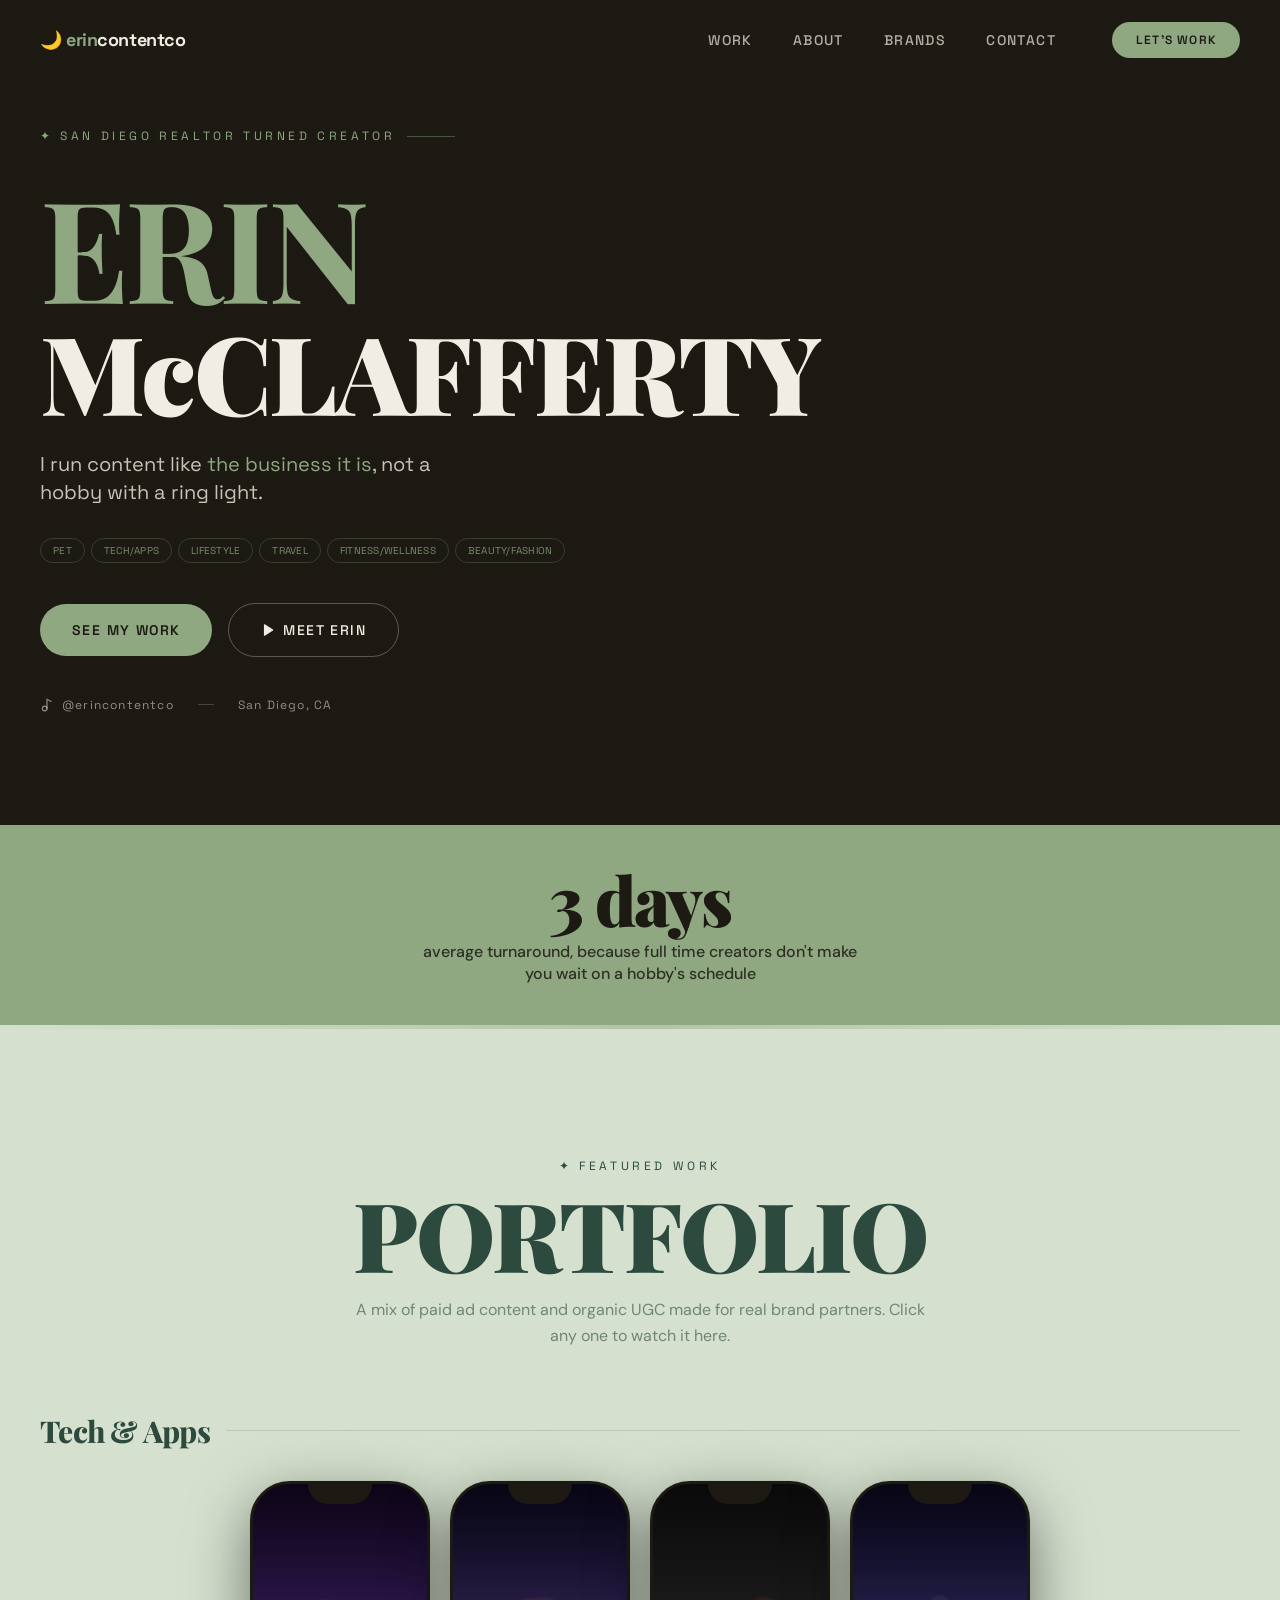
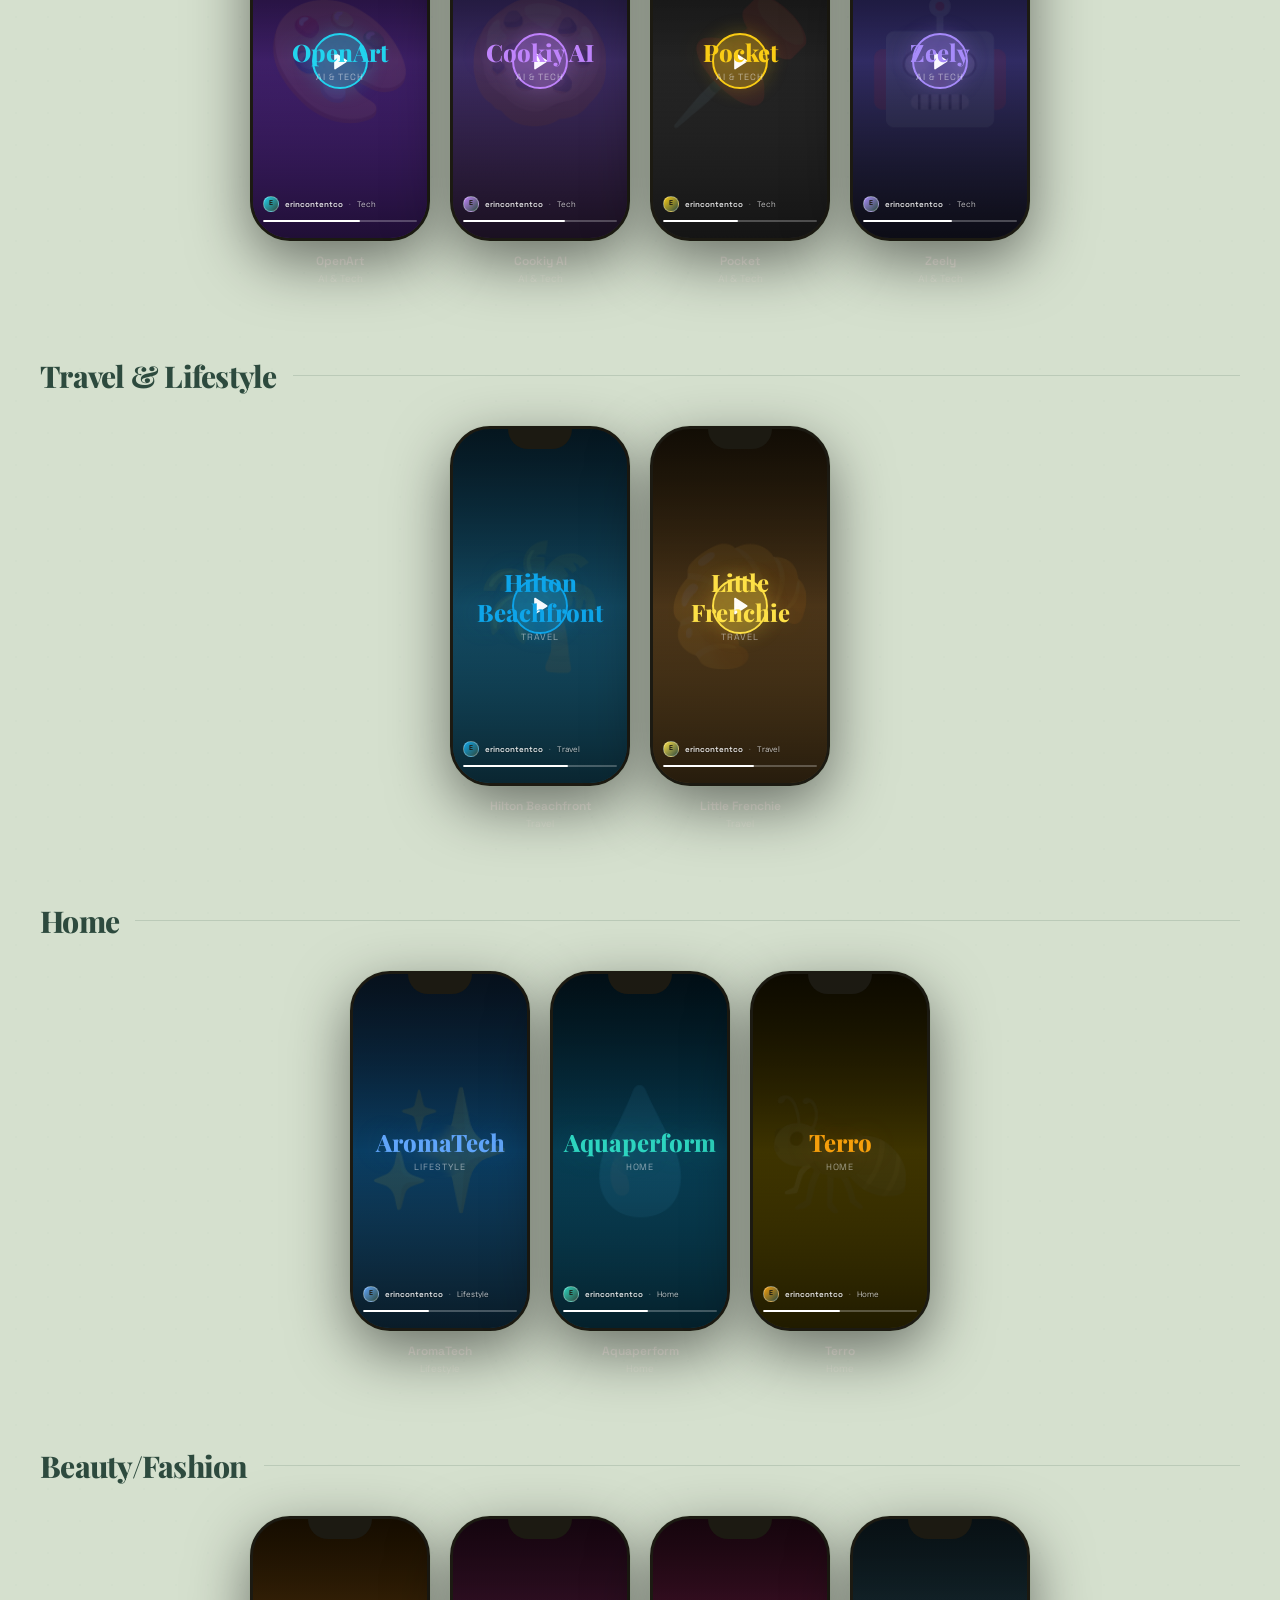
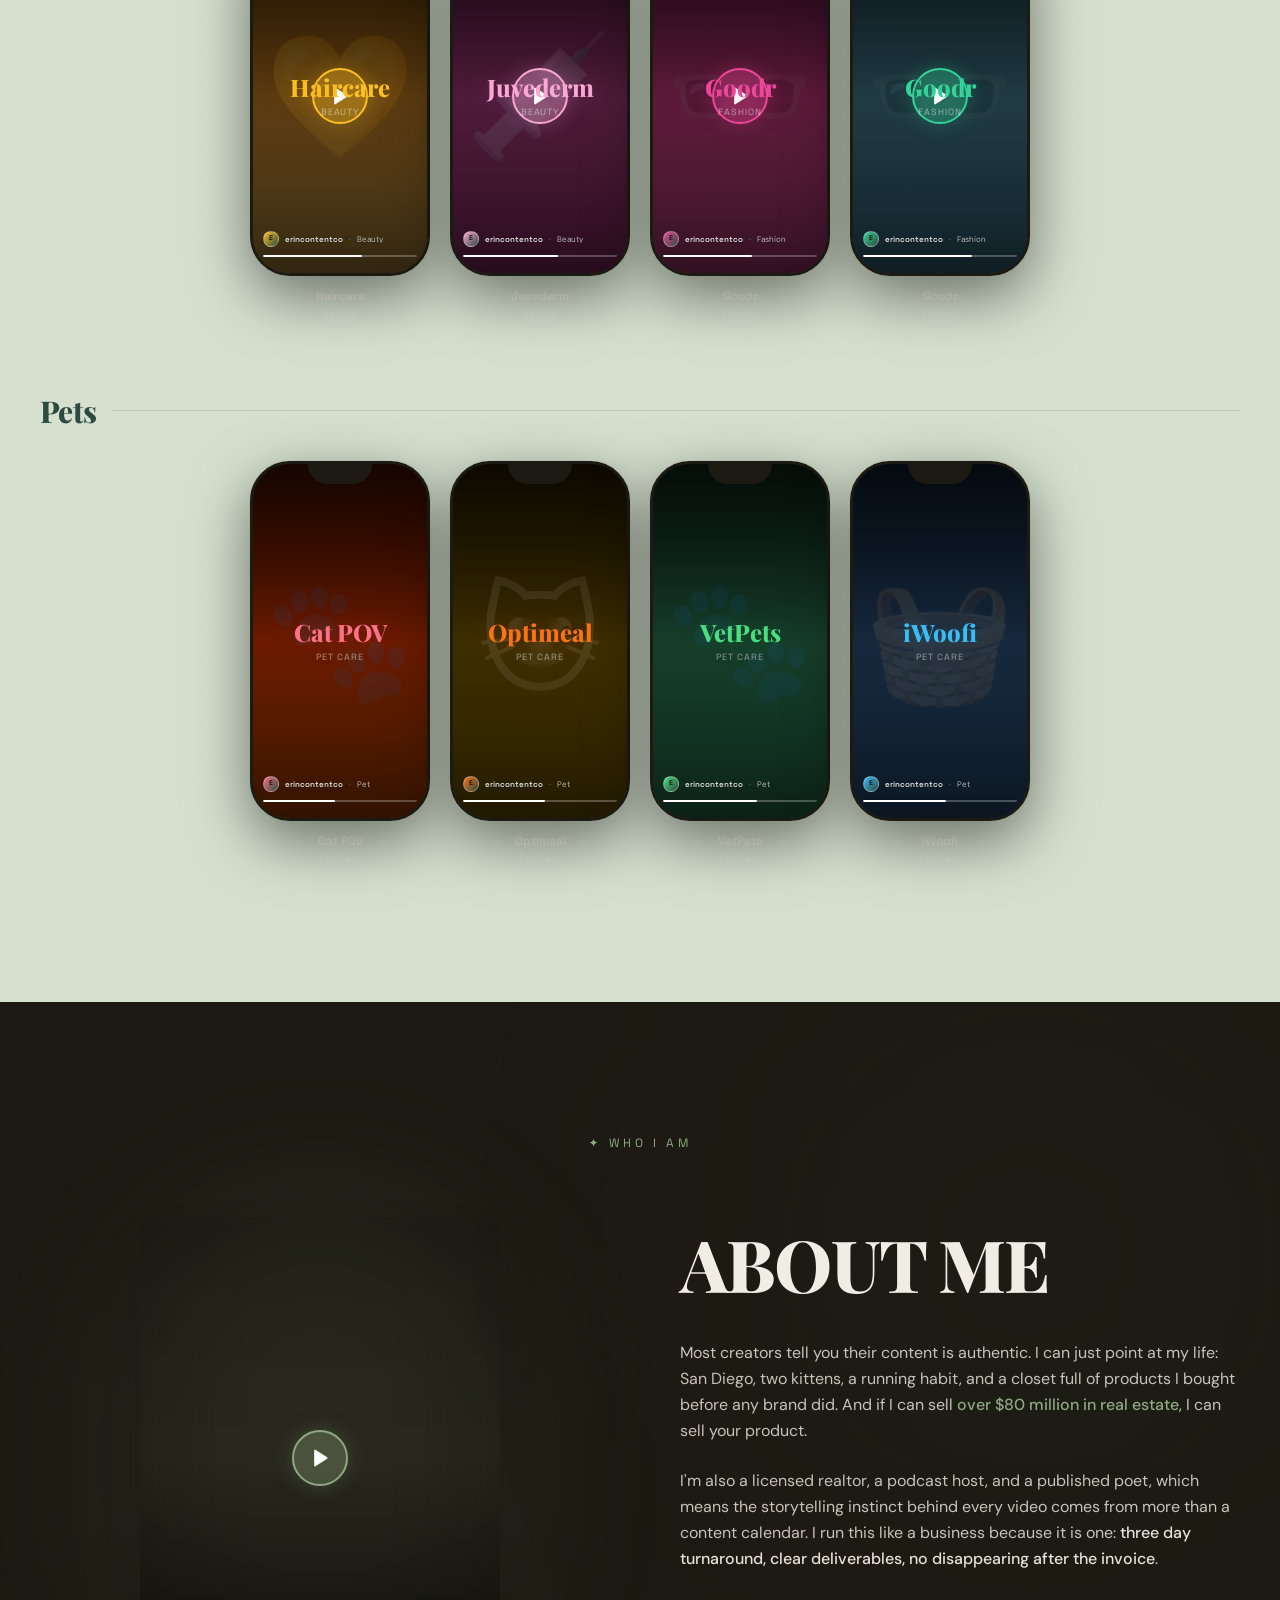
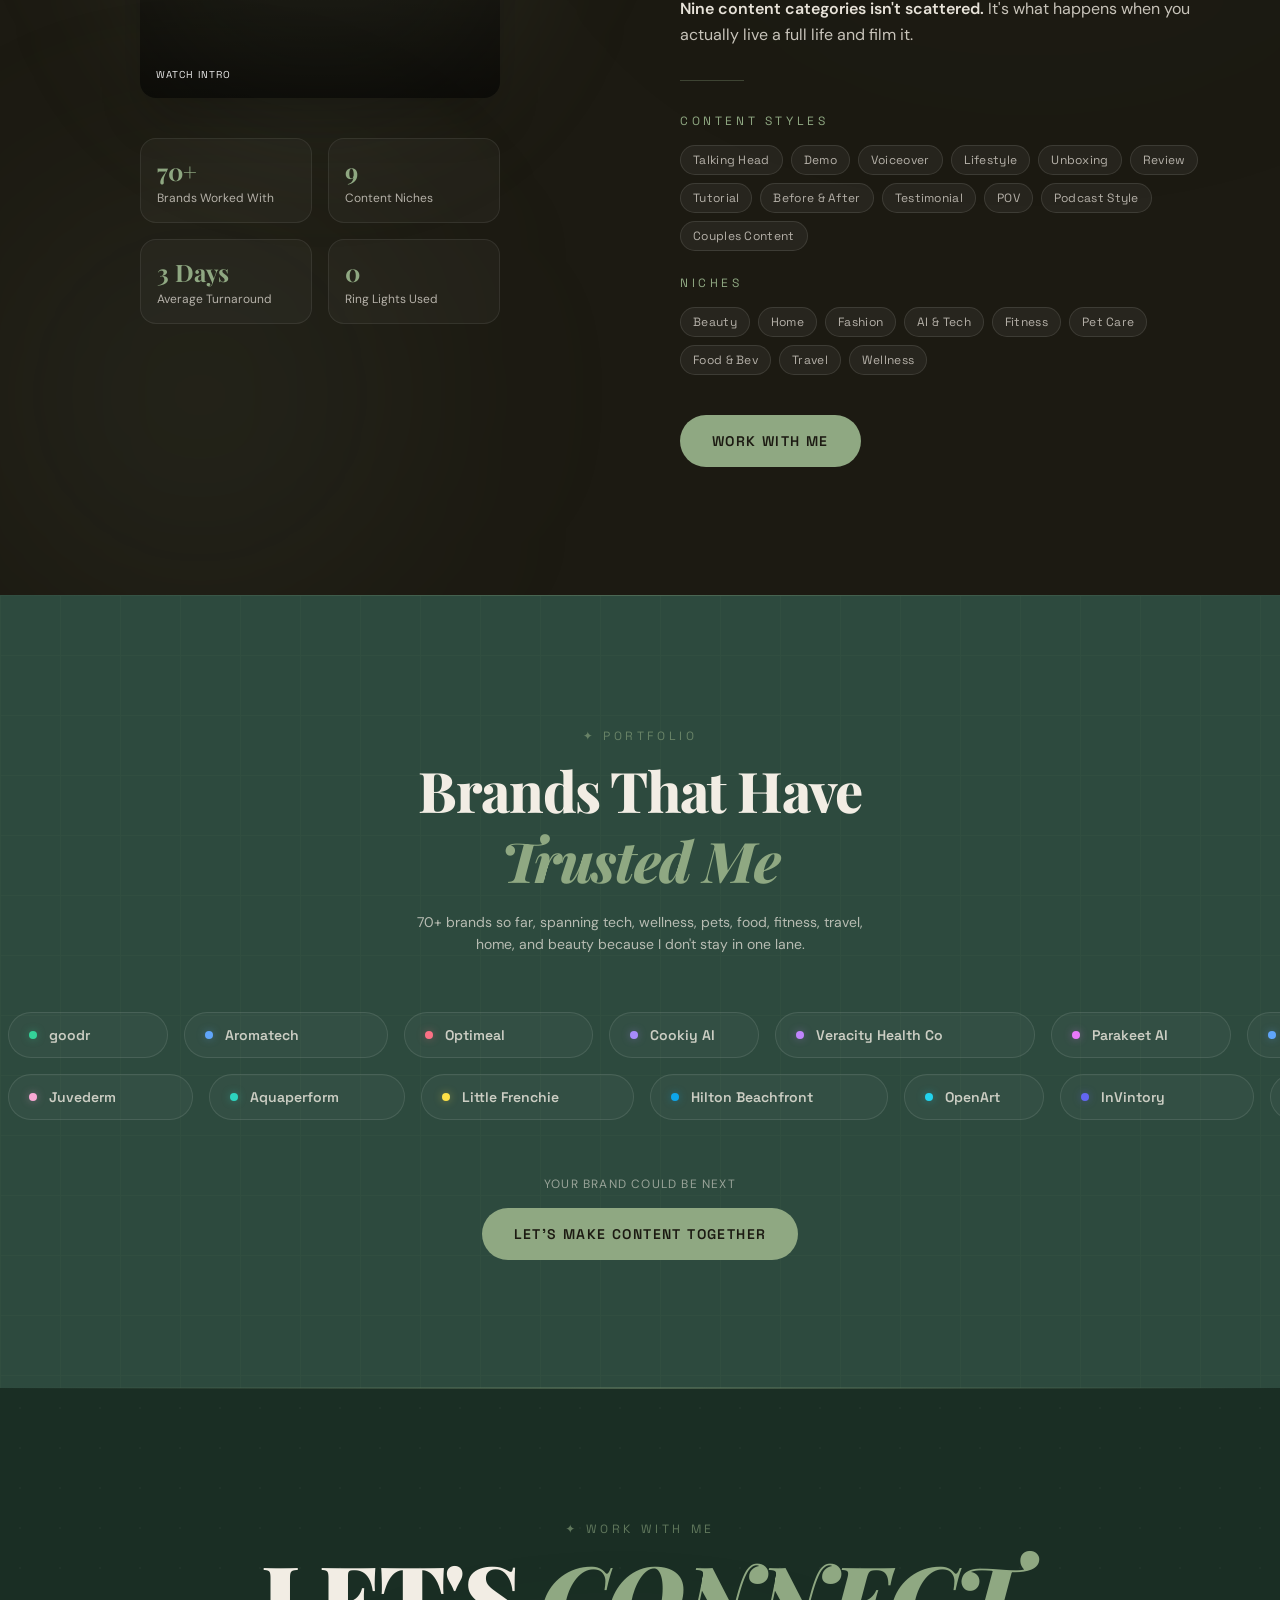
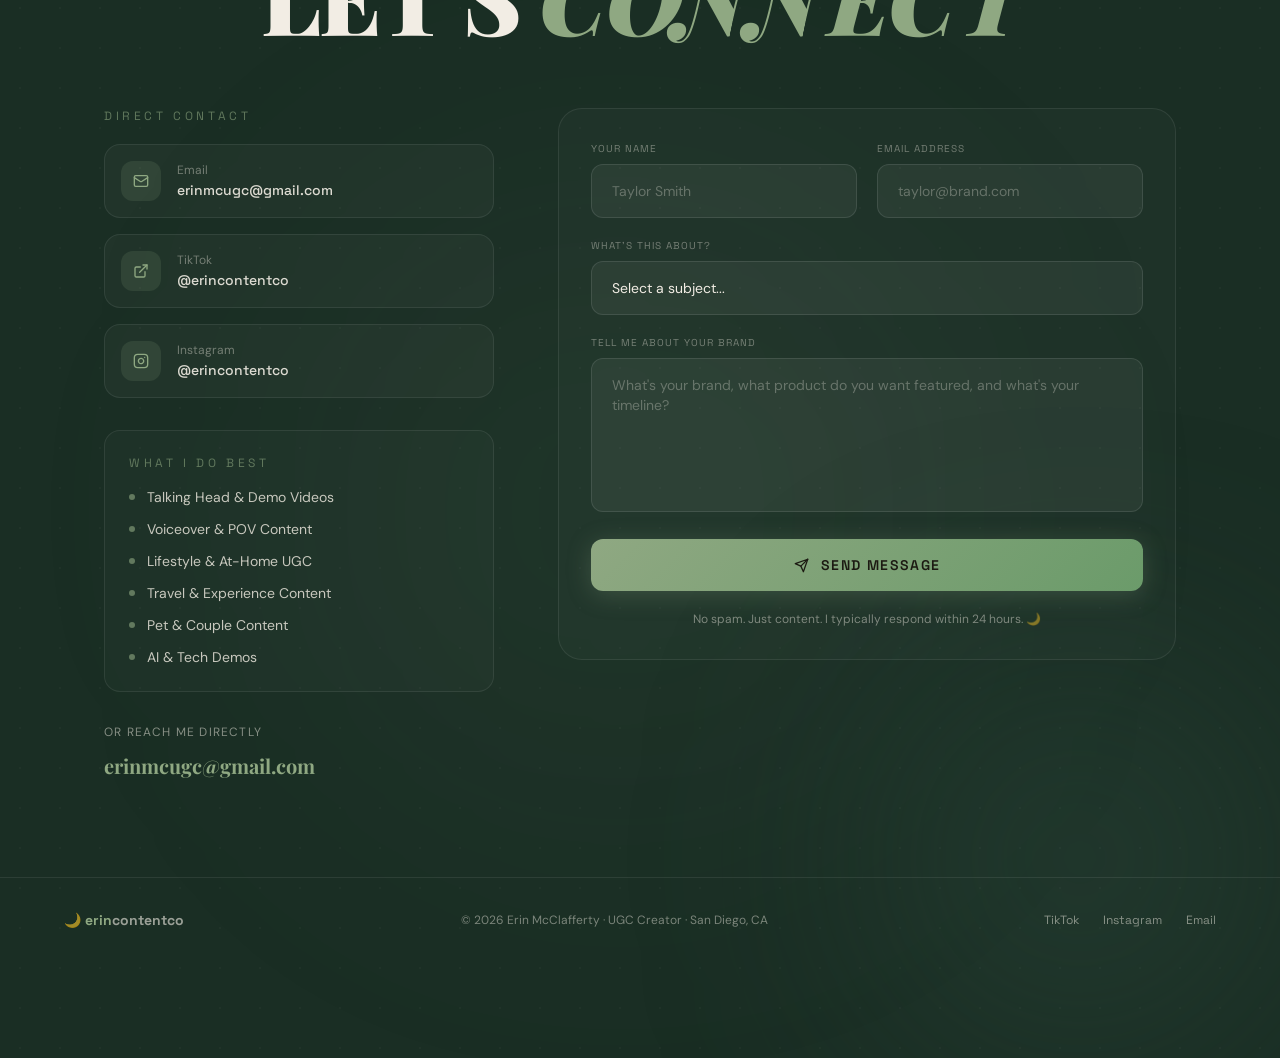
==== index.html @ dea8d7df "Deploy: new UGC videos, looping banner hero, intro moved to About" ====
<!doctype html>
<html lang="en">
  <head>
    <meta charset="UTF-8" />
    <link rel="icon" type="image/svg+xml" href="/favicon.svg" />
    <meta name="viewport" content="width=device-width, initial-scale=1.0" />
    <meta name="description" content="Erin McClafferty — UGC Creator based in San Diego. Real content for real brands across tech, wellness, fitness, food, travel, and pet care." />
    <title>Erin McClafferty · UGC Creator</title>
    <link rel="preconnect" href="https://fonts.googleapis.com" />
    <link rel="preconnect" href="https://fonts.gstatic.com" crossorigin />
    <link href="https://fonts.googleapis.com/css2?family=Playfair+Display:ital,wght@0,400;0,600;0,700;0,800;0,900;1,400;1,700&family=DM+Sans:wght@300;400;500;600&family=Space+Grotesk:wght@400;500;600;700&display=swap" rel="stylesheet" />
    <script type="module" crossorigin src="/assets/index-wDsgKUA3.js"></script>
    <link rel="stylesheet" crossorigin href="/assets/index-Dr0gDqyA.css">
  </head>
  <body>
    <div id="root"></div>
  </body>
</html>
---- assets/index-Dr0gDqyA.css ----
*,:before,:after{--tw-border-spacing-x: 0;--tw-border-spacing-y: 0;--tw-translate-x: 0;--tw-translate-y: 0;--tw-rotate: 0;--tw-skew-x: 0;--tw-skew-y: 0;--tw-scale-x: 1;--tw-scale-y: 1;--tw-pan-x: ;--tw-pan-y: ;--tw-pinch-zoom: ;--tw-scroll-snap-strictness: proximity;--tw-gradient-from-position: ;--tw-gradient-via-position: ;--tw-gradient-to-position: ;--tw-ordinal: ;--tw-slashed-zero: ;--tw-numeric-figure: ;--tw-numeric-spacing: ;--tw-numeric-fraction: ;--tw-ring-inset: ;--tw-ring-offset-width: 0px;--tw-ring-offset-color: #fff;--tw-ring-color: rgb(59 130 246 / .5);--tw-ring-offset-shadow: 0 0 #0000;--tw-ring-shadow: 0 0 #0000;--tw-shadow: 0 0 #0000;--tw-shadow-colored: 0 0 #0000;--tw-blur: ;--tw-brightness: ;--tw-contrast: ;--tw-grayscale: ;--tw-hue-rotate: ;--tw-invert: ;--tw-saturate: ;--tw-sepia: ;--tw-drop-shadow: ;--tw-backdrop-blur: ;--tw-backdrop-brightness: ;--tw-backdrop-contrast: ;--tw-backdrop-grayscale: ;--tw-backdrop-hue-rotate: ;--tw-backdrop-invert: ;--tw-backdrop-opacity: ;--tw-backdrop-saturate: ;--tw-backdrop-sepia: ;--tw-contain-size: ;--tw-contain-layout: ;--tw-contain-paint: ;--tw-contain-style: }::backdrop{--tw-border-spacing-x: 0;--tw-border-spacing-y: 0;--tw-translate-x: 0;--tw-translate-y: 0;--tw-rotate: 0;--tw-skew-x: 0;--tw-skew-y: 0;--tw-scale-x: 1;--tw-scale-y: 1;--tw-pan-x: ;--tw-pan-y: ;--tw-pinch-zoom: ;--tw-scroll-snap-strictness: proximity;--tw-gradient-from-position: ;--tw-gradient-via-position: ;--tw-gradient-to-position: ;--tw-ordinal: ;--tw-slashed-zero: ;--tw-numeric-figure: ;--tw-numeric-spacing: ;--tw-numeric-fraction: ;--tw-ring-inset: ;--tw-ring-offset-width: 0px;--tw-ring-offset-color: #fff;--tw-ring-color: rgb(59 130 246 / .5);--tw-ring-offset-shadow: 0 0 #0000;--tw-ring-shadow: 0 0 #0000;--tw-shadow: 0 0 #0000;--tw-shadow-colored: 0 0 #0000;--tw-blur: ;--tw-brightness: ;--tw-contrast: ;--tw-grayscale: ;--tw-hue-rotate: ;--tw-invert: ;--tw-saturate: ;--tw-sepia: ;--tw-drop-shadow: ;--tw-backdrop-blur: ;--tw-backdrop-brightness: ;--tw-backdrop-contrast: ;--tw-backdrop-grayscale: ;--tw-backdrop-hue-rotate: ;--tw-backdrop-invert: ;--tw-backdrop-opacity: ;--tw-backdrop-saturate: ;--tw-backdrop-sepia: ;--tw-contain-size: ;--tw-contain-layout: ;--tw-contain-paint: ;--tw-contain-style: }*,:before,:after{box-sizing:border-box;border-width:0;border-style:solid;border-color:#e5e7eb}:before,:after{--tw-content: ""}html,:host{line-height:1.5;-webkit-text-size-adjust:100%;-moz-tab-size:4;-o-tab-size:4;tab-size:4;font-family:DM Sans,system-ui,sans-serif;font-feature-settings:normal;font-variation-settings:normal;-webkit-tap-highlight-color:transparent}body{margin:0;line-height:inherit}hr{height:0;color:inherit;border-top-width:1px}abbr:where([title]){-webkit-text-decoration:underline dotted;text-decoration:underline dotted}h1,h2,h3,h4,h5,h6{font-size:inherit;font-weight:inherit}a{color:inherit;text-decoration:inherit}b,strong{font-weight:bolder}code,kbd,samp,pre{font-family:ui-monospace,SFMono-Regular,Menlo,Monaco,Consolas,Liberation Mono,Courier New,monospace;font-feature-settings:normal;font-variation-settings:normal;font-size:1em}small{font-size:80%}sub,sup{font-size:75%;line-height:0;position:relative;vertical-align:baseline}sub{bottom:-.25em}sup{top:-.5em}table{text-indent:0;border-color:inherit;border-collapse:collapse}button,input,optgroup,select,textarea{font-family:inherit;font-feature-settings:inherit;font-variation-settings:inherit;font-size:100%;font-weight:inherit;line-height:inherit;letter-spacing:inherit;color:inherit;margin:0;padding:0}button,select{text-transform:none}button,input:where([type=button]),input:where([type=reset]),input:where([type=submit]){-webkit-appearance:button;background-color:transparent;background-image:none}:-moz-focusring{outline:auto}:-moz-ui-invalid{box-shadow:none}progress{vertical-align:baseline}::-webkit-inner-spin-button,::-webkit-outer-spin-button{height:auto}[type=search]{-webkit-appearance:textfield;outline-offset:-2px}::-webkit-search-decoration{-webkit-appearance:none}::-webkit-file-upload-button{-webkit-appearance:button;font:inherit}summary{display:list-item}blockquote,dl,dd,h1,h2,h3,h4,h5,h6,hr,figure,p,pre{margin:0}fieldset{margin:0;padding:0}legend{padding:0}ol,ul,menu{list-style:none;margin:0;padding:0}dialog{padding:0}textarea{resize:vertical}input::-moz-placeholder,textarea::-moz-placeholder{opacity:1;color:#9ca3af}input::placeholder,textarea::placeholder{opacity:1;color:#9ca3af}button,[role=button]{cursor:pointer}:disabled{cursor:default}img,svg,video,canvas,audio,iframe,embed,object{display:block;vertical-align:middle}img,video{max-width:100%;height:auto}[hidden]:where(:not([hidden=until-found])){display:none}*{box-sizing:border-box}html{scroll-behavior:smooth;-webkit-font-smoothing:antialiased;-moz-osx-font-smoothing:grayscale}body{--tw-bg-opacity: 1;background-color:rgb(28 26 18 / var(--tw-bg-opacity, 1));font-family:DM Sans,system-ui,sans-serif;--tw-text-opacity: 1;color:rgb(242 237 228 / var(--tw-text-opacity, 1));overflow-x:hidden}::-moz-selection{background:#8fa88259;color:#f2ede4}::selection{background:#8fa88259;color:#f2ede4}::-webkit-scrollbar{width:6px}::-webkit-scrollbar-track{--tw-bg-opacity: 1;background-color:rgb(28 26 18 / var(--tw-bg-opacity, 1))}::-webkit-scrollbar-thumb{border-radius:9999px;--tw-bg-opacity: 1;background-color:rgb(143 168 130 / var(--tw-bg-opacity, 1))}.section-label{font-family:Space Grotesk,system-ui,sans-serif;font-size:.75rem;line-height:1rem;text-transform:uppercase;letter-spacing:.3em;--tw-text-opacity: 1;color:rgb(143 168 130 / var(--tw-text-opacity, 1))}.nav-link{font-family:Space Grotesk,system-ui,sans-serif;font-size:.875rem;line-height:1.25rem;font-weight:500;text-transform:uppercase;letter-spacing:.1em;color:#f2ede4b3;transition-property:color,background-color,border-color,text-decoration-color,fill,stroke;transition-timing-function:cubic-bezier(.4,0,.2,1);transition-duration:.2s}.nav-link:hover{--tw-text-opacity: 1;color:rgb(242 237 228 / var(--tw-text-opacity, 1))}.btn-primary{display:inline-flex;align-items:center;gap:.5rem;border-radius:9999px;--tw-bg-opacity: 1;background-color:rgb(143 168 130 / var(--tw-bg-opacity, 1));padding:1rem 2rem;font-family:Space Grotesk,system-ui,sans-serif;font-size:.875rem;line-height:1.25rem;font-weight:600;text-transform:uppercase;letter-spacing:.1em;--tw-text-opacity: 1;color:rgb(28 26 18 / var(--tw-text-opacity, 1));transition-property:all;transition-timing-function:cubic-bezier(.4,0,.2,1);transition-duration:.3s}.btn-primary:hover{--tw-scale-x: 1.05;--tw-scale-y: 1.05;transform:translate(var(--tw-translate-x),var(--tw-translate-y)) rotate(var(--tw-rotate)) skew(var(--tw-skew-x)) skewY(var(--tw-skew-y)) scaleX(var(--tw-scale-x)) scaleY(var(--tw-scale-y));--tw-bg-opacity: 1;background-color:rgb(242 237 228 / var(--tw-bg-opacity, 1));--tw-shadow: 0 10px 15px -3px rgb(0 0 0 / .1), 0 4px 6px -4px rgb(0 0 0 / .1);--tw-shadow-colored: 0 10px 15px -3px var(--tw-shadow-color), 0 4px 6px -4px var(--tw-shadow-color);box-shadow:var(--tw-ring-offset-shadow, 0 0 #0000),var(--tw-ring-shadow, 0 0 #0000),var(--tw-shadow);--tw-shadow-color: rgb(143 168 130 / .2);--tw-shadow: var(--tw-shadow-colored)}.btn-outline{display:inline-flex;align-items:center;gap:.5rem;border-radius:9999px;border-width:1px;border-color:#f2ede44d;padding:1rem 2rem;font-family:Space Grotesk,system-ui,sans-serif;font-size:.875rem;line-height:1.25rem;font-weight:500;text-transform:uppercase;letter-spacing:.1em;--tw-text-opacity: 1;color:rgb(242 237 228 / var(--tw-text-opacity, 1));transition-property:all;transition-timing-function:cubic-bezier(.4,0,.2,1);transition-duration:.3s}.btn-outline:hover{--tw-border-opacity: 1;border-color:rgb(143 168 130 / var(--tw-border-opacity, 1));--tw-text-opacity: 1;color:rgb(143 168 130 / var(--tw-text-opacity, 1))}.phone-frame{position:relative;border-radius:40px;border:3.5px solid #1C1A12;overflow:hidden;box-shadow:0 0 0 1px #8fa88226,0 20px 60px #00000080,inset 0 0 0 1px #ffffff0d;background:#0a0a0a;transition:transform .4s ease,box-shadow .4s ease}.phone-frame:hover{transform:translateY(-8px) scale(1.02);box-shadow:0 0 0 1px #8fa8824d,0 30px 80px #0009,0 0 40px #8fa88214}.phone-notch{position:absolute;top:0;left:50%;transform:translate(-50%);width:88px;height:28px;background:#1c1a12;border-radius:0 0 20px 20px;z-index:20}.phone-side-btn{position:absolute;right:-5px;top:80px;width:4px;height:32px;background:#1c1a12;border-radius:2px}.phone-side-btn:before{content:"";position:absolute;top:44px;width:4px;height:20px;background:#1c1a12;border-radius:2px}.tiktok-progress{height:2px;background:#ffffff40;border-radius:1px;overflow:hidden}.tiktok-progress-fill{height:100%;background:#fff;border-radius:1px}.shimmer-card{position:relative;overflow:hidden}.shimmer-card:after{content:"";position:absolute;top:0;right:0;bottom:0;left:0;background:linear-gradient(105deg,transparent 40%,rgba(255,255,255,.06) 50%,transparent 60%);transform:translate(-100%);transition:transform .6s ease}.shimmer-card:hover:after{transform:translate(100%)}.form-input{width:100%;border-radius:.75rem;border-width:1px;border-color:#ffffff1a;background-color:#ffffff0d;padding:1rem 1.25rem;font-family:DM Sans,system-ui,sans-serif;font-size:.875rem;line-height:1.25rem;--tw-text-opacity: 1;color:rgb(242 237 228 / var(--tw-text-opacity, 1))}.form-input::-moz-placeholder{color:#f2ede44d}.form-input::placeholder{color:#f2ede44d}.form-input{transition-property:all;transition-timing-function:cubic-bezier(.4,0,.2,1);transition-duration:.2s}.form-input:focus{border-color:#8fa88299;background-color:#ffffff14;outline:2px solid transparent;outline-offset:2px;box-shadow:0 0 0 3px #8fa8821a}@keyframes marquee{0%{transform:translate(0)}to{transform:translate(-50%)}}.marquee-track{animation:marquee 25s linear infinite}.marquee-track:hover{animation-play-state:paused}.pointer-events-none{pointer-events:none}.pointer-events-auto{pointer-events:auto}.fixed{position:fixed}.absolute{position:absolute}.relative{position:relative}.inset-0{top:0;right:0;bottom:0;left:0}.-bottom-1{bottom:-.25rem}.bottom-0{bottom:0}.bottom-10{bottom:2.5rem}.bottom-4{bottom:1rem}.bottom-8{bottom:2rem}.left-0{left:0}.left-1\/2{left:50%}.left-1\/4{left:25%}.left-2\.5{left:.625rem}.left-4{left:1rem}.right-0{right:0}.right-2\.5{right:.625rem}.right-4{right:1rem}.top-0{top:0}.top-1\/3{top:33.333333%}.z-10{z-index:10}.z-40{z-index:40}.z-50{z-index:50}.mx-2{margin-left:.5rem;margin-right:.5rem}.mx-auto{margin-left:auto;margin-right:auto}.my-8{margin-top:2rem;margin-bottom:2rem}.mb-0\.5{margin-bottom:.125rem}.mb-14{margin-bottom:3.5rem}.mb-16{margin-bottom:4rem}.mb-2{margin-bottom:.5rem}.mb-3{margin-bottom:.75rem}.mb-4{margin-bottom:1rem}.mb-5{margin-bottom:1.25rem}.mb-6{margin-bottom:1.5rem}.mb-8{margin-bottom:2rem}.ml-4{margin-left:1rem}.mt-0\.5{margin-top:.125rem}.mt-1{margin-top:.25rem}.mt-10{margin-top:2.5rem}.mt-14{margin-top:3.5rem}.mt-16{margin-top:4rem}.mt-2{margin-top:.5rem}.mt-24{margin-top:6rem}.mt-3{margin-top:.75rem}.mt-4{margin-top:1rem}.mt-6{margin-top:1.5rem}.mt-8{margin-top:2rem}.block{display:block}.flex{display:flex}.inline-flex{display:inline-flex}.grid{display:grid}.hidden{display:none}.aspect-\[3\/4\]{aspect-ratio:3/4}.h-1{height:.25rem}.h-1\.5{height:.375rem}.h-10{height:2.5rem}.h-14{height:3.5rem}.h-16{height:4rem}.h-2{height:.5rem}.h-20{height:5rem}.h-4{height:1rem}.h-\[400px\]{height:400px}.h-\[500px\]{height:500px}.h-\[600px\]{height:600px}.h-full{height:100%}.h-px{height:1px}.min-h-screen{min-height:100vh}.w-0{width:0px}.w-1\.5{width:.375rem}.w-10{width:2.5rem}.w-12{width:3rem}.w-14{width:3.5rem}.w-16{width:4rem}.w-2{width:.5rem}.w-20{width:5rem}.w-4{width:1rem}.w-\[280px\]{width:280px}.w-\[400px\]{width:400px}.w-\[500px\]{width:500px}.w-\[600px\]{width:600px}.w-full{width:100%}.max-w-2xl{max-width:42rem}.max-w-6xl{max-width:72rem}.max-w-7xl{max-width:80rem}.max-w-md{max-width:28rem}.max-w-sm{max-width:24rem}.max-w-xl{max-width:36rem}.flex-1{flex:1 1 0%}.flex-shrink-0{flex-shrink:0}.-translate-x-1\/2{--tw-translate-x: -50%;transform:translate(var(--tw-translate-x),var(--tw-translate-y)) rotate(var(--tw-rotate)) skew(var(--tw-skew-x)) skewY(var(--tw-skew-y)) scaleX(var(--tw-scale-x)) scaleY(var(--tw-scale-y))}.-translate-x-10{--tw-translate-x: -2.5rem;transform:translate(var(--tw-translate-x),var(--tw-translate-y)) rotate(var(--tw-rotate)) skew(var(--tw-skew-x)) skewY(var(--tw-skew-y)) scaleX(var(--tw-scale-x)) scaleY(var(--tw-scale-y))}.-translate-x-12{--tw-translate-x: -3rem;transform:translate(var(--tw-translate-x),var(--tw-translate-y)) rotate(var(--tw-rotate)) skew(var(--tw-skew-x)) skewY(var(--tw-skew-y)) scaleX(var(--tw-scale-x)) scaleY(var(--tw-scale-y))}.translate-x-0{--tw-translate-x: 0px;transform:translate(var(--tw-translate-x),var(--tw-translate-y)) rotate(var(--tw-rotate)) skew(var(--tw-skew-x)) skewY(var(--tw-skew-y)) scaleX(var(--tw-scale-x)) scaleY(var(--tw-scale-y))}.translate-x-10{--tw-translate-x: 2.5rem;transform:translate(var(--tw-translate-x),var(--tw-translate-y)) rotate(var(--tw-rotate)) skew(var(--tw-skew-x)) skewY(var(--tw-skew-y)) scaleX(var(--tw-scale-x)) scaleY(var(--tw-scale-y))}.translate-x-12{--tw-translate-x: 3rem;transform:translate(var(--tw-translate-x),var(--tw-translate-y)) rotate(var(--tw-rotate)) skew(var(--tw-skew-x)) skewY(var(--tw-skew-y)) scaleX(var(--tw-scale-x)) scaleY(var(--tw-scale-y))}.translate-y-0{--tw-translate-y: 0px;transform:translate(var(--tw-translate-x),var(--tw-translate-y)) rotate(var(--tw-rotate)) skew(var(--tw-skew-x)) skewY(var(--tw-skew-y)) scaleX(var(--tw-scale-x)) scaleY(var(--tw-scale-y))}.translate-y-10{--tw-translate-y: 2.5rem;transform:translate(var(--tw-translate-x),var(--tw-translate-y)) rotate(var(--tw-rotate)) skew(var(--tw-skew-x)) skewY(var(--tw-skew-y)) scaleX(var(--tw-scale-x)) scaleY(var(--tw-scale-y))}.translate-y-12{--tw-translate-y: 3rem;transform:translate(var(--tw-translate-x),var(--tw-translate-y)) rotate(var(--tw-rotate)) skew(var(--tw-skew-x)) skewY(var(--tw-skew-y)) scaleX(var(--tw-scale-x)) scaleY(var(--tw-scale-y))}.translate-y-4{--tw-translate-y: 1rem;transform:translate(var(--tw-translate-x),var(--tw-translate-y)) rotate(var(--tw-rotate)) skew(var(--tw-skew-x)) skewY(var(--tw-skew-y)) scaleX(var(--tw-scale-x)) scaleY(var(--tw-scale-y))}.translate-y-6{--tw-translate-y: 1.5rem;transform:translate(var(--tw-translate-x),var(--tw-translate-y)) rotate(var(--tw-rotate)) skew(var(--tw-skew-x)) skewY(var(--tw-skew-y)) scaleX(var(--tw-scale-x)) scaleY(var(--tw-scale-y))}.translate-y-8{--tw-translate-y: 2rem;transform:translate(var(--tw-translate-x),var(--tw-translate-y)) rotate(var(--tw-rotate)) skew(var(--tw-skew-x)) skewY(var(--tw-skew-y)) scaleX(var(--tw-scale-x)) scaleY(var(--tw-scale-y))}.scale-110{--tw-scale-x: 1.1;--tw-scale-y: 1.1;transform:translate(var(--tw-translate-x),var(--tw-translate-y)) rotate(var(--tw-rotate)) skew(var(--tw-skew-x)) skewY(var(--tw-skew-y)) scaleX(var(--tw-scale-x)) scaleY(var(--tw-scale-y))}.transform{transform:translate(var(--tw-translate-x),var(--tw-translate-y)) rotate(var(--tw-rotate)) skew(var(--tw-skew-x)) skewY(var(--tw-skew-y)) scaleX(var(--tw-scale-x)) scaleY(var(--tw-scale-y))}@keyframes scrollBounce{0%,to{transform:translateY(0);opacity:.6}50%{transform:translateY(8px);opacity:1}}.animate-scroll-bounce{animation:scrollBounce 2s ease-in-out infinite}@keyframes spin{to{transform:rotate(360deg)}}.animate-spin{animation:spin 1s linear infinite}.cursor-default{cursor:default}.cursor-pointer{cursor:pointer}.select-none{-webkit-user-select:none;-moz-user-select:none;user-select:none}.resize-none{resize:none}.appearance-none{-webkit-appearance:none;-moz-appearance:none;appearance:none}.grid-cols-2{grid-template-columns:repeat(2,minmax(0,1fr))}.flex-col{flex-direction:column}.flex-wrap{flex-wrap:wrap}.flex-nowrap{flex-wrap:nowrap}.items-start{align-items:flex-start}.items-center{align-items:center}.justify-center{justify-content:center}.justify-between{justify-content:space-between}.gap-1\.5{gap:.375rem}.gap-10{gap:2.5rem}.gap-12{gap:3rem}.gap-16{gap:4rem}.gap-2{gap:.5rem}.gap-3{gap:.75rem}.gap-4{gap:1rem}.gap-5{gap:1.25rem}.gap-6{gap:1.5rem}.space-y-3>:not([hidden])~:not([hidden]){--tw-space-y-reverse: 0;margin-top:calc(.75rem * calc(1 - var(--tw-space-y-reverse)));margin-bottom:calc(.75rem * var(--tw-space-y-reverse))}.space-y-4>:not([hidden])~:not([hidden]){--tw-space-y-reverse: 0;margin-top:calc(1rem * calc(1 - var(--tw-space-y-reverse)));margin-bottom:calc(1rem * var(--tw-space-y-reverse))}.space-y-5>:not([hidden])~:not([hidden]){--tw-space-y-reverse: 0;margin-top:calc(1.25rem * calc(1 - var(--tw-space-y-reverse)));margin-bottom:calc(1.25rem * var(--tw-space-y-reverse))}.space-y-6>:not([hidden])~:not([hidden]){--tw-space-y-reverse: 0;margin-top:calc(1.5rem * calc(1 - var(--tw-space-y-reverse)));margin-bottom:calc(1.5rem * var(--tw-space-y-reverse))}.space-y-8>:not([hidden])~:not([hidden]){--tw-space-y-reverse: 0;margin-top:calc(2rem * calc(1 - var(--tw-space-y-reverse)));margin-bottom:calc(2rem * var(--tw-space-y-reverse))}.overflow-hidden{overflow:hidden}.overflow-x-auto{overflow-x:auto}.truncate{overflow:hidden;text-overflow:ellipsis;white-space:nowrap}.whitespace-nowrap{white-space:nowrap}.rounded-2xl{border-radius:1rem}.rounded-3xl{border-radius:1.5rem}.rounded-full{border-radius:9999px}.rounded-xl{border-radius:.75rem}.border{border-width:1px}.border-2{border-width:2px}.border-b{border-bottom-width:1px}.border-t{border-top-width:1px}.border-dark\/30{border-color:#1c1a124d}.border-sage\/20{border-color:#8fa88233}.border-sage\/25{border-color:#8fa88240}.border-white\/10{border-color:#ffffff1a}.border-white\/30{border-color:#ffffff4d}.border-white\/5{border-color:#ffffff0d}.border-white\/8{border-color:#ffffff14}.border-t-dark{--tw-border-opacity: 1;border-top-color:rgb(28 26 18 / var(--tw-border-opacity, 1))}.bg-cream\/20{background-color:#f2ede433}.bg-dark{--tw-bg-opacity: 1;background-color:rgb(28 26 18 / var(--tw-bg-opacity, 1))}.bg-dark\/60{background-color:#1c1a1299}.bg-dark\/80{background-color:#1c1a12cc}.bg-dark\/95{background-color:#1c1a12f2}.bg-forest{--tw-bg-opacity: 1;background-color:rgb(45 74 62 / var(--tw-bg-opacity, 1))}.bg-forest\/10{background-color:#2d4a3e1a}.bg-forest\/15{background-color:#2d4a3e26}.bg-forest\/40{background-color:#2d4a3e66}.bg-lightsage{--tw-bg-opacity: 1;background-color:rgb(213 224 206 / var(--tw-bg-opacity, 1))}.bg-sage{--tw-bg-opacity: 1;background-color:rgb(143 168 130 / var(--tw-bg-opacity, 1))}.bg-sage\/10{background-color:#8fa8821a}.bg-sage\/15{background-color:#8fa88226}.bg-sage\/30{background-color:#8fa8824d}.bg-sage\/40{background-color:#8fa88266}.bg-sage\/6{background-color:#8fa8820f}.bg-sage\/60{background-color:#8fa88299}.bg-sage\/8{background-color:#8fa88214}.bg-transparent{background-color:transparent}.bg-white\/2{background-color:#ffffff05}.bg-white\/3{background-color:#ffffff08}.bg-white\/5{background-color:#ffffff0d}.bg-gradient-to-b{background-image:linear-gradient(to bottom,var(--tw-gradient-stops))}.bg-gradient-to-r{background-image:linear-gradient(to right,var(--tw-gradient-stops))}.from-\[\#031e2b\]{--tw-gradient-from: #031e2b var(--tw-gradient-from-position);--tw-gradient-to: rgb(3 30 43 / 0) var(--tw-gradient-to-position);--tw-gradient-stops: var(--tw-gradient-from), var(--tw-gradient-to)}.from-\[\#0a1420\]{--tw-gradient-from: #0a1420 var(--tw-gradient-from-position);--tw-gradient-to: rgb(10 20 32 / 0) var(--tw-gradient-to-position);--tw-gradient-stops: var(--tw-gradient-from), var(--tw-gradient-to)}.from-\[\#0a1a12\]{--tw-gradient-from: #0a1a12 var(--tw-gradient-from-position);--tw-gradient-to: rgb(10 26 18 / 0) var(--tw-gradient-to-position);--tw-gradient-stops: var(--tw-gradient-from), var(--tw-gradient-to)}.from-\[\#0a2b3d\]{--tw-gradient-from: #0a2b3d var(--tw-gradient-from-position);--tw-gradient-to: rgb(10 43 61 / 0) var(--tw-gradient-to-position);--tw-gradient-stops: var(--tw-gradient-from), var(--tw-gradient-to)}.from-\[\#0d2137\]{--tw-gradient-from: #0d2137 var(--tw-gradient-from-position);--tw-gradient-to: rgb(13 33 55 / 0) var(--tw-gradient-to-position);--tw-gradient-stops: var(--tw-gradient-from), var(--tw-gradient-to)}.from-\[\#0f0c29\]{--tw-gradient-from: #0f0c29 var(--tw-gradient-from-position);--tw-gradient-to: rgb(15 12 41 / 0) var(--tw-gradient-to-position);--tw-gradient-stops: var(--tw-gradient-from), var(--tw-gradient-to)}.from-\[\#0f2027\]{--tw-gradient-from: #0f2027 var(--tw-gradient-from-position);--tw-gradient-to: rgb(15 32 39 / 0) var(--tw-gradient-to-position);--tw-gradient-stops: var(--tw-gradient-from), var(--tw-gradient-to)}.from-\[\#141414\]{--tw-gradient-from: #141414 var(--tw-gradient-from-position);--tw-gradient-to: rgb(20 20 20 / 0) var(--tw-gradient-to-position);--tw-gradient-stops: var(--tw-gradient-from), var(--tw-gradient-to)}.from-\[\#1a0a2e\]{--tw-gradient-from: #1a0a2e var(--tw-gradient-from-position);--tw-gradient-to: rgb(26 10 46 / 0) var(--tw-gradient-to-position);--tw-gradient-stops: var(--tw-gradient-from), var(--tw-gradient-to)}.from-\[\#1a1200\]{--tw-gradient-from: #1a1200 var(--tw-gradient-from-position);--tw-gradient-to: rgb(26 18 0 / 0) var(--tw-gradient-to-position);--tw-gradient-stops: var(--tw-gradient-from), var(--tw-gradient-to)}.from-\[\#1a1400\]{--tw-gradient-from: #1a1400 var(--tw-gradient-from-position);--tw-gradient-to: rgb(26 20 0 / 0) var(--tw-gradient-to-position);--tw-gradient-stops: var(--tw-gradient-from), var(--tw-gradient-to)}.from-\[\#241a0a\]{--tw-gradient-from: #241a0a var(--tw-gradient-from-position);--tw-gradient-to: rgb(36 26 10 / 0) var(--tw-gradient-to-position);--tw-gradient-stops: var(--tw-gradient-from), var(--tw-gradient-to)}.from-\[\#2a0a1e\]{--tw-gradient-from: #2a0a1e var(--tw-gradient-from-position);--tw-gradient-to: rgb(42 10 30 / 0) var(--tw-gradient-to-position);--tw-gradient-stops: var(--tw-gradient-from), var(--tw-gradient-to)}.from-\[\#2c0a00\]{--tw-gradient-from: #2c0a00 var(--tw-gradient-from-position);--tw-gradient-to: rgb(44 10 0 / 0) var(--tw-gradient-to-position);--tw-gradient-stops: var(--tw-gradient-from), var(--tw-gradient-to)}.from-\[\#2c0a1a\]{--tw-gradient-from: #2c0a1a var(--tw-gradient-from-position);--tw-gradient-to: rgb(44 10 26 / 0) var(--tw-gradient-to-position);--tw-gradient-stops: var(--tw-gradient-from), var(--tw-gradient-to)}.from-\[\#2c1a00\]{--tw-gradient-from: #2c1a00 var(--tw-gradient-from-position);--tw-gradient-to: rgb(44 26 0 / 0) var(--tw-gradient-to-position);--tw-gradient-stops: var(--tw-gradient-from), var(--tw-gradient-to)}.from-black\/10{--tw-gradient-from: rgb(0 0 0 / .1) var(--tw-gradient-from-position);--tw-gradient-to: rgb(0 0 0 / 0) var(--tw-gradient-to-position);--tw-gradient-stops: var(--tw-gradient-from), var(--tw-gradient-to)}.from-black\/50{--tw-gradient-from: rgb(0 0 0 / .5) var(--tw-gradient-from-position);--tw-gradient-to: rgb(0 0 0 / 0) var(--tw-gradient-to-position);--tw-gradient-stops: var(--tw-gradient-from), var(--tw-gradient-to)}.from-dark\/70{--tw-gradient-from: rgb(28 26 18 / .7) var(--tw-gradient-from-position);--tw-gradient-to: rgb(28 26 18 / 0) var(--tw-gradient-to-position);--tw-gradient-stops: var(--tw-gradient-from), var(--tw-gradient-to)}.from-transparent{--tw-gradient-from: transparent var(--tw-gradient-from-position);--tw-gradient-to: rgb(0 0 0 / 0) var(--tw-gradient-to-position);--tw-gradient-stops: var(--tw-gradient-from), var(--tw-gradient-to)}.via-\[\#073c52\]{--tw-gradient-to: rgb(7 60 82 / 0) var(--tw-gradient-to-position);--tw-gradient-stops: var(--tw-gradient-from), #073c52 var(--tw-gradient-via-position), var(--tw-gradient-to)}.via-\[\#0a3d62\]{--tw-gradient-to: rgb(10 61 98 / 0) var(--tw-gradient-to-position);--tw-gradient-stops: var(--tw-gradient-from), #0a3d62 var(--tw-gradient-via-position), var(--tw-gradient-to)}.via-\[\#124860\]{--tw-gradient-to: rgb(18 72 96 / 0) var(--tw-gradient-to-position);--tw-gradient-stops: var(--tw-gradient-from), #124860 var(--tw-gradient-via-position), var(--tw-gradient-to)}.via-\[\#16283d\]{--tw-gradient-to: rgb(22 40 61 / 0) var(--tw-gradient-to-position);--tw-gradient-stops: var(--tw-gradient-from), #16283d var(--tw-gradient-via-position), var(--tw-gradient-to)}.via-\[\#163d2a\]{--tw-gradient-to: rgb(22 61 42 / 0) var(--tw-gradient-to-position);--tw-gradient-stops: var(--tw-gradient-from), #163d2a var(--tw-gradient-via-position), var(--tw-gradient-to)}.via-\[\#203a43\]{--tw-gradient-to: rgb(32 58 67 / 0) var(--tw-gradient-to-position);--tw-gradient-stops: var(--tw-gradient-from), #203a43 var(--tw-gradient-via-position), var(--tw-gradient-to)}.via-\[\#232323\]{--tw-gradient-to: rgb(35 35 35 / 0) var(--tw-gradient-to-position);--tw-gradient-stops: var(--tw-gradient-from), #232323 var(--tw-gradient-via-position), var(--tw-gradient-to)}.via-\[\#302b63\]{--tw-gradient-to: rgb(48 43 99 / 0) var(--tw-gradient-to-position);--tw-gradient-stops: var(--tw-gradient-from), #302b63 var(--tw-gradient-via-position), var(--tw-gradient-to)}.via-\[\#3b2b63\]{--tw-gradient-to: rgb(59 43 99 / 0) var(--tw-gradient-to-position);--tw-gradient-stops: var(--tw-gradient-from), #3b2b63 var(--tw-gradient-via-position), var(--tw-gradient-to)}.via-\[\#3d1f66\]{--tw-gradient-to: rgb(61 31 102 / 0) var(--tw-gradient-to-position);--tw-gradient-stops: var(--tw-gradient-from), #3d1f66 var(--tw-gradient-via-position), var(--tw-gradient-to)}.via-\[\#3d2e00\]{--tw-gradient-to: rgb(61 46 0 / 0) var(--tw-gradient-to-position);--tw-gradient-stops: var(--tw-gradient-from), #3d2e00 var(--tw-gradient-via-position), var(--tw-gradient-to)}.via-\[\#3d3300\]{--tw-gradient-to: rgb(61 51 0 / 0) var(--tw-gradient-to-position);--tw-gradient-stops: var(--tw-gradient-from), #3d3300 var(--tw-gradient-via-position), var(--tw-gradient-to)}.via-\[\#4a3418\]{--tw-gradient-to: rgb(74 52 24 / 0) var(--tw-gradient-to-position);--tw-gradient-stops: var(--tw-gradient-from), #4a3418 var(--tw-gradient-via-position), var(--tw-gradient-to)}.via-\[\#4e1b3a\]{--tw-gradient-to: rgb(78 27 58 / 0) var(--tw-gradient-to-position);--tw-gradient-stops: var(--tw-gradient-from), #4e1b3a var(--tw-gradient-via-position), var(--tw-gradient-to)}.via-\[\#5c1a3a\]{--tw-gradient-to: rgb(92 26 58 / 0) var(--tw-gradient-to-position);--tw-gradient-stops: var(--tw-gradient-from), #5c1a3a var(--tw-gradient-via-position), var(--tw-gradient-to)}.via-\[\#5c3a10\]{--tw-gradient-to: rgb(92 58 16 / 0) var(--tw-gradient-to-position);--tw-gradient-stops: var(--tw-gradient-from), #5c3a10 var(--tw-gradient-via-position), var(--tw-gradient-to)}.via-\[\#6b1a00\]{--tw-gradient-to: rgb(107 26 0 / 0) var(--tw-gradient-to-position);--tw-gradient-stops: var(--tw-gradient-from), #6b1a00 var(--tw-gradient-via-position), var(--tw-gradient-to)}.via-dark\/20{--tw-gradient-to: rgb(28 26 18 / 0) var(--tw-gradient-to-position);--tw-gradient-stops: var(--tw-gradient-from), rgb(28 26 18 / .2) var(--tw-gradient-via-position), var(--tw-gradient-to)}.via-dark\/40{--tw-gradient-to: rgb(28 26 18 / 0) var(--tw-gradient-to-position);--tw-gradient-stops: var(--tw-gradient-from), rgb(28 26 18 / .4) var(--tw-gradient-via-position), var(--tw-gradient-to)}.via-sage\/30{--tw-gradient-to: rgb(143 168 130 / 0) var(--tw-gradient-to-position);--tw-gradient-stops: var(--tw-gradient-from), rgb(143 168 130 / .3) var(--tw-gradient-via-position), var(--tw-gradient-to)}.via-sage\/40{--tw-gradient-to: rgb(143 168 130 / 0) var(--tw-gradient-to-position);--tw-gradient-stops: var(--tw-gradient-from), rgb(143 168 130 / .4) var(--tw-gradient-via-position), var(--tw-gradient-to)}.via-sage\/50{--tw-gradient-to: rgb(143 168 130 / 0) var(--tw-gradient-to-position);--tw-gradient-stops: var(--tw-gradient-from), rgb(143 168 130 / .5) var(--tw-gradient-via-position), var(--tw-gradient-to)}.via-transparent{--tw-gradient-to: rgb(0 0 0 / 0) var(--tw-gradient-to-position);--tw-gradient-stops: var(--tw-gradient-from), transparent var(--tw-gradient-via-position), var(--tw-gradient-to)}.to-\[\#0e5c7a\]{--tw-gradient-to: #0e5c7a var(--tw-gradient-to-position)}.to-\[\#1b4f72\]{--tw-gradient-to: #1b4f72 var(--tw-gradient-to-position)}.to-\[\#1c6b8a\]{--tw-gradient-to: #1c6b8a var(--tw-gradient-to-position)}.to-\[\#1f3d5c\]{--tw-gradient-to: #1f3d5c var(--tw-gradient-to-position)}.to-\[\#1f5c3d\]{--tw-gradient-to: #1f5c3d var(--tw-gradient-to-position)}.to-\[\#24243e\]{--tw-gradient-to: #24243e var(--tw-gradient-to-position)}.to-\[\#2c5364\]{--tw-gradient-to: #2c5364 var(--tw-gradient-to-position)}.to-\[\#3a3a3a\]{--tw-gradient-to: #3a3a3a var(--tw-gradient-to-position)}.to-\[\#4a2e5e\]{--tw-gradient-to: #4a2e5e var(--tw-gradient-to-position)}.to-\[\#5b2a99\]{--tw-gradient-to: #5b2a99 var(--tw-gradient-to-position)}.to-\[\#5c4600\]{--tw-gradient-to: #5c4600 var(--tw-gradient-to-position)}.to-\[\#5c4d00\]{--tw-gradient-to: #5c4d00 var(--tw-gradient-to-position)}.to-\[\#6e2250\]{--tw-gradient-to: #6e2250 var(--tw-gradient-to-position)}.to-\[\#6e5024\]{--tw-gradient-to: #6e5024 var(--tw-gradient-to-position)}.to-\[\#8b2e5c\]{--tw-gradient-to: #8b2e5c var(--tw-gradient-to-position)}.to-\[\#8b3300\]{--tw-gradient-to: #8b3300 var(--tw-gradient-to-position)}.to-\[\#8b6a2e\]{--tw-gradient-to: #8b6a2e var(--tw-gradient-to-position)}.to-black\/60{--tw-gradient-to: rgb(0 0 0 / .6) var(--tw-gradient-to-position)}.to-black\/65{--tw-gradient-to: rgb(0 0 0 / .65) var(--tw-gradient-to-position)}.to-dark{--tw-gradient-to: #1C1A12 var(--tw-gradient-to-position)}.to-dark\/70{--tw-gradient-to: rgb(28 26 18 / .7) var(--tw-gradient-to-position)}.to-transparent{--tw-gradient-to: transparent var(--tw-gradient-to-position)}.object-cover{-o-object-fit:cover;object-fit:cover}.p-2{padding:.5rem}.p-4{padding:1rem}.p-6{padding:1.5rem}.p-8{padding:2rem}.px-10{padding-left:2.5rem;padding-right:2.5rem}.px-3{padding-left:.75rem;padding-right:.75rem}.px-5{padding-left:1.25rem;padding-right:1.25rem}.px-6{padding-left:1.5rem;padding-right:1.5rem}.px-8{padding-left:2rem;padding-right:2rem}.py-1{padding-top:.25rem;padding-bottom:.25rem}.py-1\.5{padding-top:.375rem;padding-bottom:.375rem}.py-10{padding-top:2.5rem;padding-bottom:2.5rem}.py-16{padding-top:4rem;padding-bottom:4rem}.py-2\.5{padding-top:.625rem;padding-bottom:.625rem}.py-24{padding-top:6rem;padding-bottom:6rem}.py-3{padding-top:.75rem;padding-bottom:.75rem}.py-4{padding-top:1rem;padding-bottom:1rem}.pb-2{padding-bottom:.5rem}.pb-24{padding-bottom:6rem}.pt-28{padding-top:7rem}.pt-8{padding-top:2rem}.text-left{text-align:left}.text-center{text-align:center}.font-accent{font-family:Space Grotesk,system-ui,sans-serif}.font-display{font-family:Playfair Display,Georgia,serif}.font-sans{font-family:DM Sans,system-ui,sans-serif}.text-2xl{font-size:1.5rem;line-height:2rem}.text-3xl{font-size:1.875rem;line-height:2.25rem}.text-4xl{font-size:2.25rem;line-height:2.5rem}.text-\[10px\]{font-size:10px}.text-\[120px\]{font-size:120px}.text-\[7px\]{font-size:7px}.text-\[8px\]{font-size:8px}.text-\[9px\]{font-size:9px}.text-\[clamp\(2\.5rem\,6vw\,4\.5rem\)\]{font-size:clamp(2.5rem,6vw,4.5rem)}.text-\[clamp\(2\.8rem\,8vw\,6rem\)\]{font-size:clamp(2.8rem,8vw,6rem)}.text-\[clamp\(2rem\,5vw\,3\.5rem\)\]{font-size:clamp(2rem,5vw,3.5rem)}.text-\[clamp\(3rem\,6\.5vw\,4\.25rem\)\]{font-size:clamp(3rem,6.5vw,4.25rem)}.text-\[clamp\(3rem\,8\.5vw\,7\.5rem\)\]{font-size:clamp(3rem,8.5vw,7.5rem)}.text-\[clamp\(3rem\,8vw\,6rem\)\]{font-size:clamp(3rem,8vw,6rem)}.text-\[clamp\(4rem\,11vw\,9rem\)\]{font-size:clamp(4rem,11vw,9rem)}.text-base{font-size:1rem;line-height:1.5rem}.text-lg{font-size:1.125rem;line-height:1.75rem}.text-sm{font-size:.875rem;line-height:1.25rem}.text-xl{font-size:1.25rem;line-height:1.75rem}.text-xs{font-size:.75rem;line-height:1rem}.font-500{font-weight:500}.font-600{font-weight:600}.font-700{font-weight:700}.font-800{font-weight:800}.font-900{font-weight:900}.uppercase{text-transform:uppercase}.italic{font-style:italic}.leading-none{line-height:1}.leading-relaxed{line-height:1.625}.leading-snug{line-height:1.375}.leading-tight{line-height:1.25}.tracking-\[0\.3em\]{letter-spacing:.3em}.tracking-tight{letter-spacing:-.025em}.tracking-wide{letter-spacing:.025em}.tracking-widest{letter-spacing:.1em}.text-cream{--tw-text-opacity: 1;color:rgb(242 237 228 / var(--tw-text-opacity, 1))}.text-cream\/30{color:#f2ede44d}.text-cream\/40{color:#f2ede466}.text-cream\/45{color:#f2ede473}.text-cream\/50{color:#f2ede480}.text-cream\/55{color:#f2ede48c}.text-cream\/60{color:#f2ede499}.text-cream\/70{color:#f2ede4b3}.text-cream\/75{color:#f2ede4bf}.text-cream\/80{color:#f2ede4cc}.text-cream\/90{color:#f2ede4e6}.text-cream\/95{color:#f2ede4f2}.text-dark{--tw-text-opacity: 1;color:rgb(28 26 18 / var(--tw-text-opacity, 1))}.text-dark\/85{color:#1c1a12d9}.text-forest{--tw-text-opacity: 1;color:rgb(45 74 62 / var(--tw-text-opacity, 1))}.text-forest\/60{color:#2d4a3e99}.text-sage{--tw-text-opacity: 1;color:rgb(143 168 130 / var(--tw-text-opacity, 1))}.text-sage\/60{color:#8fa88299}.text-sage\/80{color:#8fa882cc}.text-white\/50{color:#ffffff80}.text-white\/70{color:#ffffffb3}.text-white\/90{color:#ffffffe6}.underline{text-decoration-line:underline}.opacity-0{opacity:0}.opacity-10{opacity:.1}.opacity-100{opacity:1}.opacity-\[0\.015\]{opacity:.015}.opacity-\[0\.03\]{opacity:.03}.opacity-\[0\.04\]{opacity:.04}.shadow-2xl{--tw-shadow: 0 25px 50px -12px rgb(0 0 0 / .25);--tw-shadow-colored: 0 25px 50px -12px var(--tw-shadow-color);box-shadow:var(--tw-ring-offset-shadow, 0 0 #0000),var(--tw-ring-shadow, 0 0 #0000),var(--tw-shadow)}.shadow-xl{--tw-shadow: 0 20px 25px -5px rgb(0 0 0 / .1), 0 8px 10px -6px rgb(0 0 0 / .1);--tw-shadow-colored: 0 20px 25px -5px var(--tw-shadow-color), 0 8px 10px -6px var(--tw-shadow-color);box-shadow:var(--tw-ring-offset-shadow, 0 0 #0000),var(--tw-ring-shadow, 0 0 #0000),var(--tw-shadow)}.shadow-dark\/40{--tw-shadow-color: rgb(28 26 18 / .4);--tw-shadow: var(--tw-shadow-colored)}.ring{--tw-ring-offset-shadow: var(--tw-ring-inset) 0 0 0 var(--tw-ring-offset-width) var(--tw-ring-offset-color);--tw-ring-shadow: var(--tw-ring-inset) 0 0 0 calc(3px + var(--tw-ring-offset-width)) var(--tw-ring-color);box-shadow:var(--tw-ring-offset-shadow),var(--tw-ring-shadow),var(--tw-shadow, 0 0 #0000)}.blur-3xl{--tw-blur: blur(64px);filter:var(--tw-blur) var(--tw-brightness) var(--tw-contrast) var(--tw-grayscale) var(--tw-hue-rotate) var(--tw-invert) var(--tw-saturate) var(--tw-sepia) var(--tw-drop-shadow)}.blur-\[120px\]{--tw-blur: blur(120px);filter:var(--tw-blur) var(--tw-brightness) var(--tw-contrast) var(--tw-grayscale) var(--tw-hue-rotate) var(--tw-invert) var(--tw-saturate) var(--tw-sepia) var(--tw-drop-shadow)}.blur-\[140px\]{--tw-blur: blur(140px);filter:var(--tw-blur) var(--tw-brightness) var(--tw-contrast) var(--tw-grayscale) var(--tw-hue-rotate) var(--tw-invert) var(--tw-saturate) var(--tw-sepia) var(--tw-drop-shadow)}.blur-\[150px\]{--tw-blur: blur(150px);filter:var(--tw-blur) var(--tw-brightness) var(--tw-contrast) var(--tw-grayscale) var(--tw-hue-rotate) var(--tw-invert) var(--tw-saturate) var(--tw-sepia) var(--tw-drop-shadow)}.filter{filter:var(--tw-blur) var(--tw-brightness) var(--tw-contrast) var(--tw-grayscale) var(--tw-hue-rotate) var(--tw-invert) var(--tw-saturate) var(--tw-sepia) var(--tw-drop-shadow)}.backdrop-blur-sm{--tw-backdrop-blur: blur(4px);-webkit-backdrop-filter:var(--tw-backdrop-blur) var(--tw-backdrop-brightness) var(--tw-backdrop-contrast) var(--tw-backdrop-grayscale) var(--tw-backdrop-hue-rotate) var(--tw-backdrop-invert) var(--tw-backdrop-opacity) var(--tw-backdrop-saturate) var(--tw-backdrop-sepia);backdrop-filter:var(--tw-backdrop-blur) var(--tw-backdrop-brightness) var(--tw-backdrop-contrast) var(--tw-backdrop-grayscale) var(--tw-backdrop-hue-rotate) var(--tw-backdrop-invert) var(--tw-backdrop-opacity) var(--tw-backdrop-saturate) var(--tw-backdrop-sepia)}.backdrop-blur-xl{--tw-backdrop-blur: blur(24px);-webkit-backdrop-filter:var(--tw-backdrop-blur) var(--tw-backdrop-brightness) var(--tw-backdrop-contrast) var(--tw-backdrop-grayscale) var(--tw-backdrop-hue-rotate) var(--tw-backdrop-invert) var(--tw-backdrop-opacity) var(--tw-backdrop-saturate) var(--tw-backdrop-sepia);backdrop-filter:var(--tw-backdrop-blur) var(--tw-backdrop-brightness) var(--tw-backdrop-contrast) var(--tw-backdrop-grayscale) var(--tw-backdrop-hue-rotate) var(--tw-backdrop-invert) var(--tw-backdrop-opacity) var(--tw-backdrop-saturate) var(--tw-backdrop-sepia)}.transition-all{transition-property:all;transition-timing-function:cubic-bezier(.4,0,.2,1);transition-duration:.15s}.transition-colors{transition-property:color,background-color,border-color,text-decoration-color,fill,stroke;transition-timing-function:cubic-bezier(.4,0,.2,1);transition-duration:.15s}.transition-opacity{transition-property:opacity;transition-timing-function:cubic-bezier(.4,0,.2,1);transition-duration:.15s}.transition-transform{transition-property:transform;transition-timing-function:cubic-bezier(.4,0,.2,1);transition-duration:.15s}.duration-1000{transition-duration:1s}.duration-200{transition-duration:.2s}.duration-300{transition-duration:.3s}.duration-500{transition-duration:.5s}.duration-700{transition-duration:.7s}.hover\:scale-105:hover{--tw-scale-x: 1.05;--tw-scale-y: 1.05;transform:translate(var(--tw-translate-x),var(--tw-translate-y)) rotate(var(--tw-rotate)) skew(var(--tw-skew-x)) skewY(var(--tw-skew-y)) scaleX(var(--tw-scale-x)) scaleY(var(--tw-scale-y))}.hover\:border-sage\/30:hover{border-color:#8fa8824d}.hover\:border-sage\/40:hover{border-color:#8fa88266}.hover\:border-sage\/60:hover{border-color:#8fa88299}.hover\:border-white\/25:hover{border-color:#ffffff40}.hover\:bg-cream:hover{--tw-bg-opacity: 1;background-color:rgb(242 237 228 / var(--tw-bg-opacity, 1))}.hover\:bg-sage\/5:hover{background-color:#8fa8820d}.hover\:bg-white\/5:hover{background-color:#ffffff0d}.hover\:bg-white\/6:hover{background-color:#ffffff0f}.hover\:bg-white\/8:hover{background-color:#ffffff14}.hover\:text-cream:hover{--tw-text-opacity: 1;color:rgb(242 237 228 / var(--tw-text-opacity, 1))}.hover\:text-sage:hover{--tw-text-opacity: 1;color:rgb(143 168 130 / var(--tw-text-opacity, 1))}.disabled\:opacity-70:disabled{opacity:.7}.group:hover .group-hover\:w-full{width:100%}.group:hover .group-hover\:translate-x-1{--tw-translate-x: .25rem;transform:translate(var(--tw-translate-x),var(--tw-translate-y)) rotate(var(--tw-rotate)) skew(var(--tw-skew-x)) skewY(var(--tw-skew-y)) scaleX(var(--tw-scale-x)) scaleY(var(--tw-scale-y))}.group:hover .group-hover\:scale-125{--tw-scale-x: 1.25;--tw-scale-y: 1.25;transform:translate(var(--tw-translate-x),var(--tw-translate-y)) rotate(var(--tw-rotate)) skew(var(--tw-skew-x)) skewY(var(--tw-skew-y)) scaleX(var(--tw-scale-x)) scaleY(var(--tw-scale-y))}.group:hover .group-hover\:bg-sage\/25{background-color:#8fa88240}.group:hover .group-hover\:text-cream{--tw-text-opacity: 1;color:rgb(242 237 228 / var(--tw-text-opacity, 1))}.group:hover .group-hover\:text-sage{--tw-text-opacity: 1;color:rgb(143 168 130 / var(--tw-text-opacity, 1))}.group:hover .group-hover\:opacity-100{opacity:1}.group:hover .group-hover\:opacity-30{opacity:.3}@media (min-width: 640px){.sm\:w-\[320px\]{width:320px}.sm\:grid-cols-2{grid-template-columns:repeat(2,minmax(0,1fr))}}@media (min-width: 768px){.md\:flex{display:flex}.md\:hidden{display:none}.md\:h-20{height:5rem}.md\:flex-row{flex-direction:row}.md\:py-32{padding-top:8rem;padding-bottom:8rem}.md\:pb-28{padding-bottom:7rem}.md\:pt-32{padding-top:8rem}.md\:text-3xl{font-size:1.875rem;line-height:2.25rem}.md\:text-xl{font-size:1.25rem;line-height:1.75rem}}@media (min-width: 1024px){.lg\:col-span-2{grid-column:span 2 / span 2}.lg\:col-span-3{grid-column:span 3 / span 3}.lg\:w-\[360px\]{width:360px}.lg\:grid-cols-2{grid-template-columns:repeat(2,minmax(0,1fr))}.lg\:grid-cols-5{grid-template-columns:repeat(5,minmax(0,1fr))}.lg\:flex-wrap{flex-wrap:wrap}.lg\:gap-16{gap:4rem}.lg\:gap-20{gap:5rem}.lg\:px-10{padding-left:2.5rem;padding-right:2.5rem}.lg\:text-left{text-align:left}}
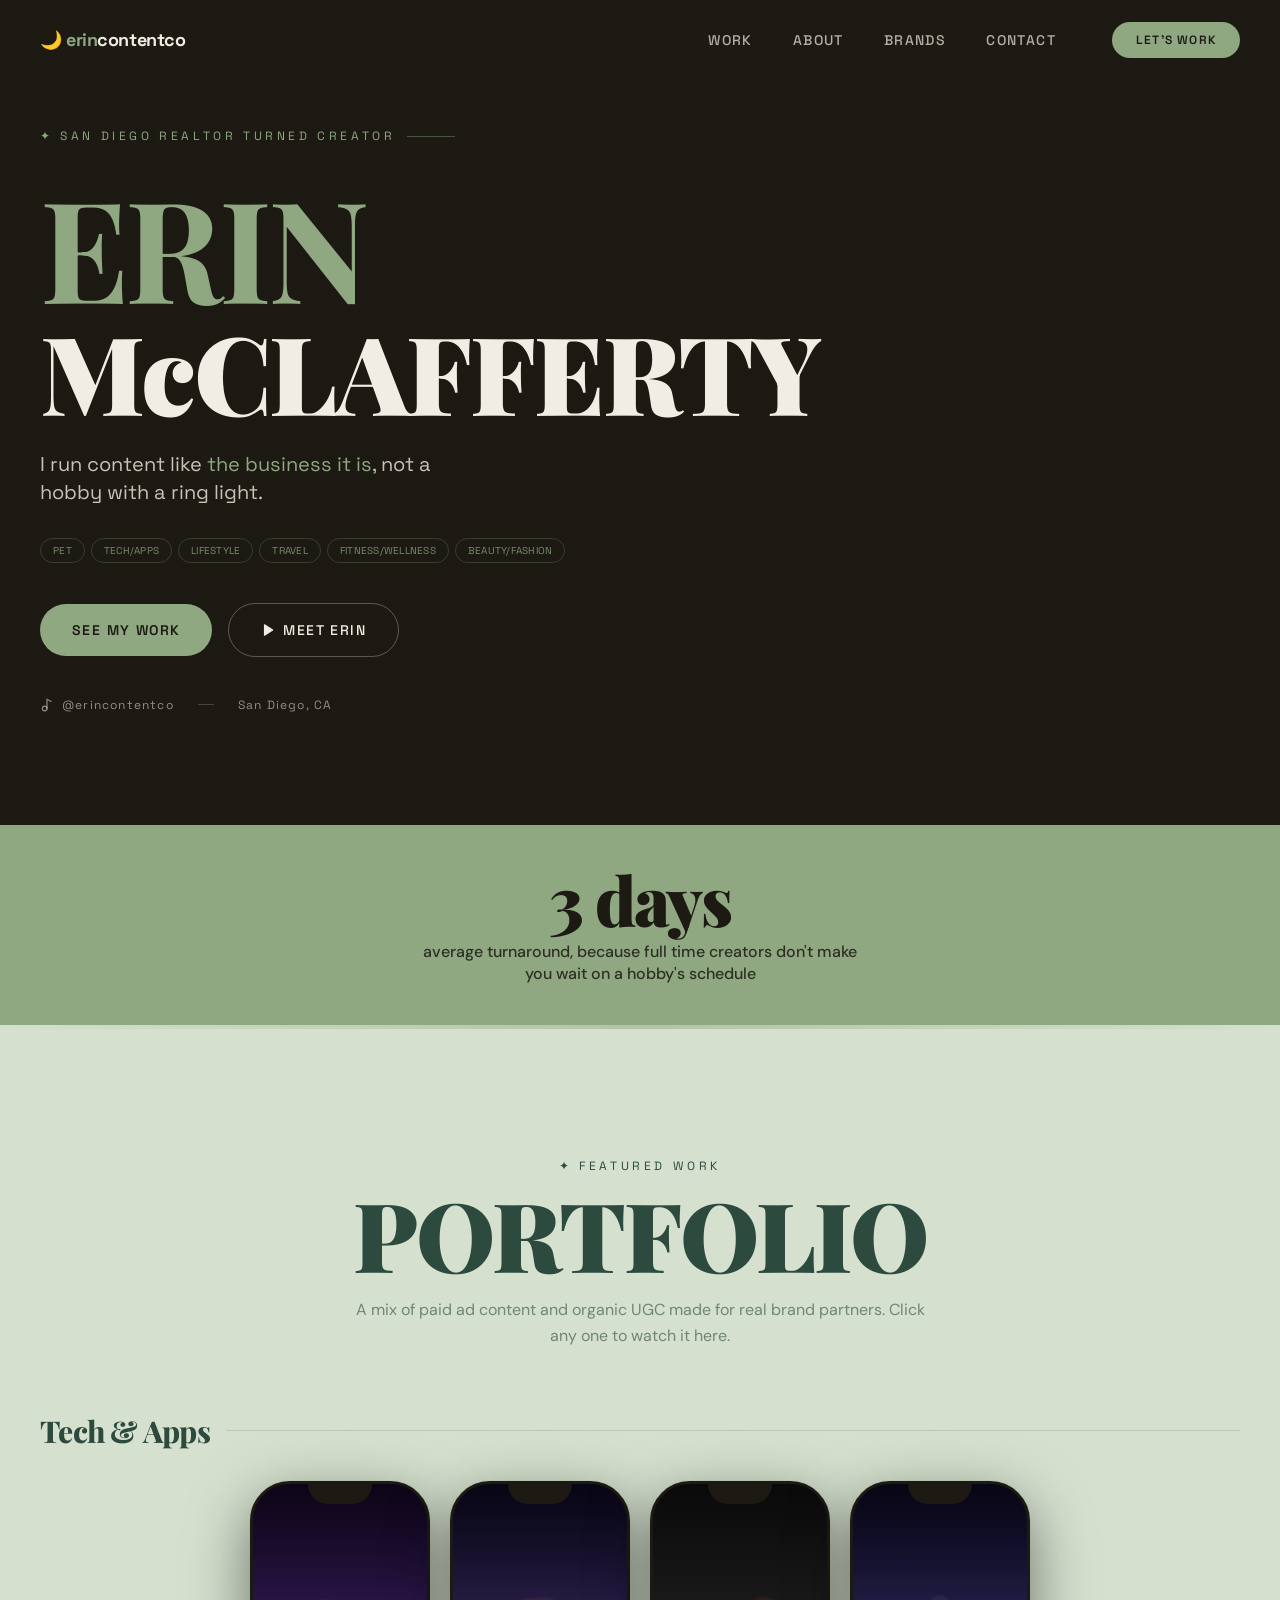
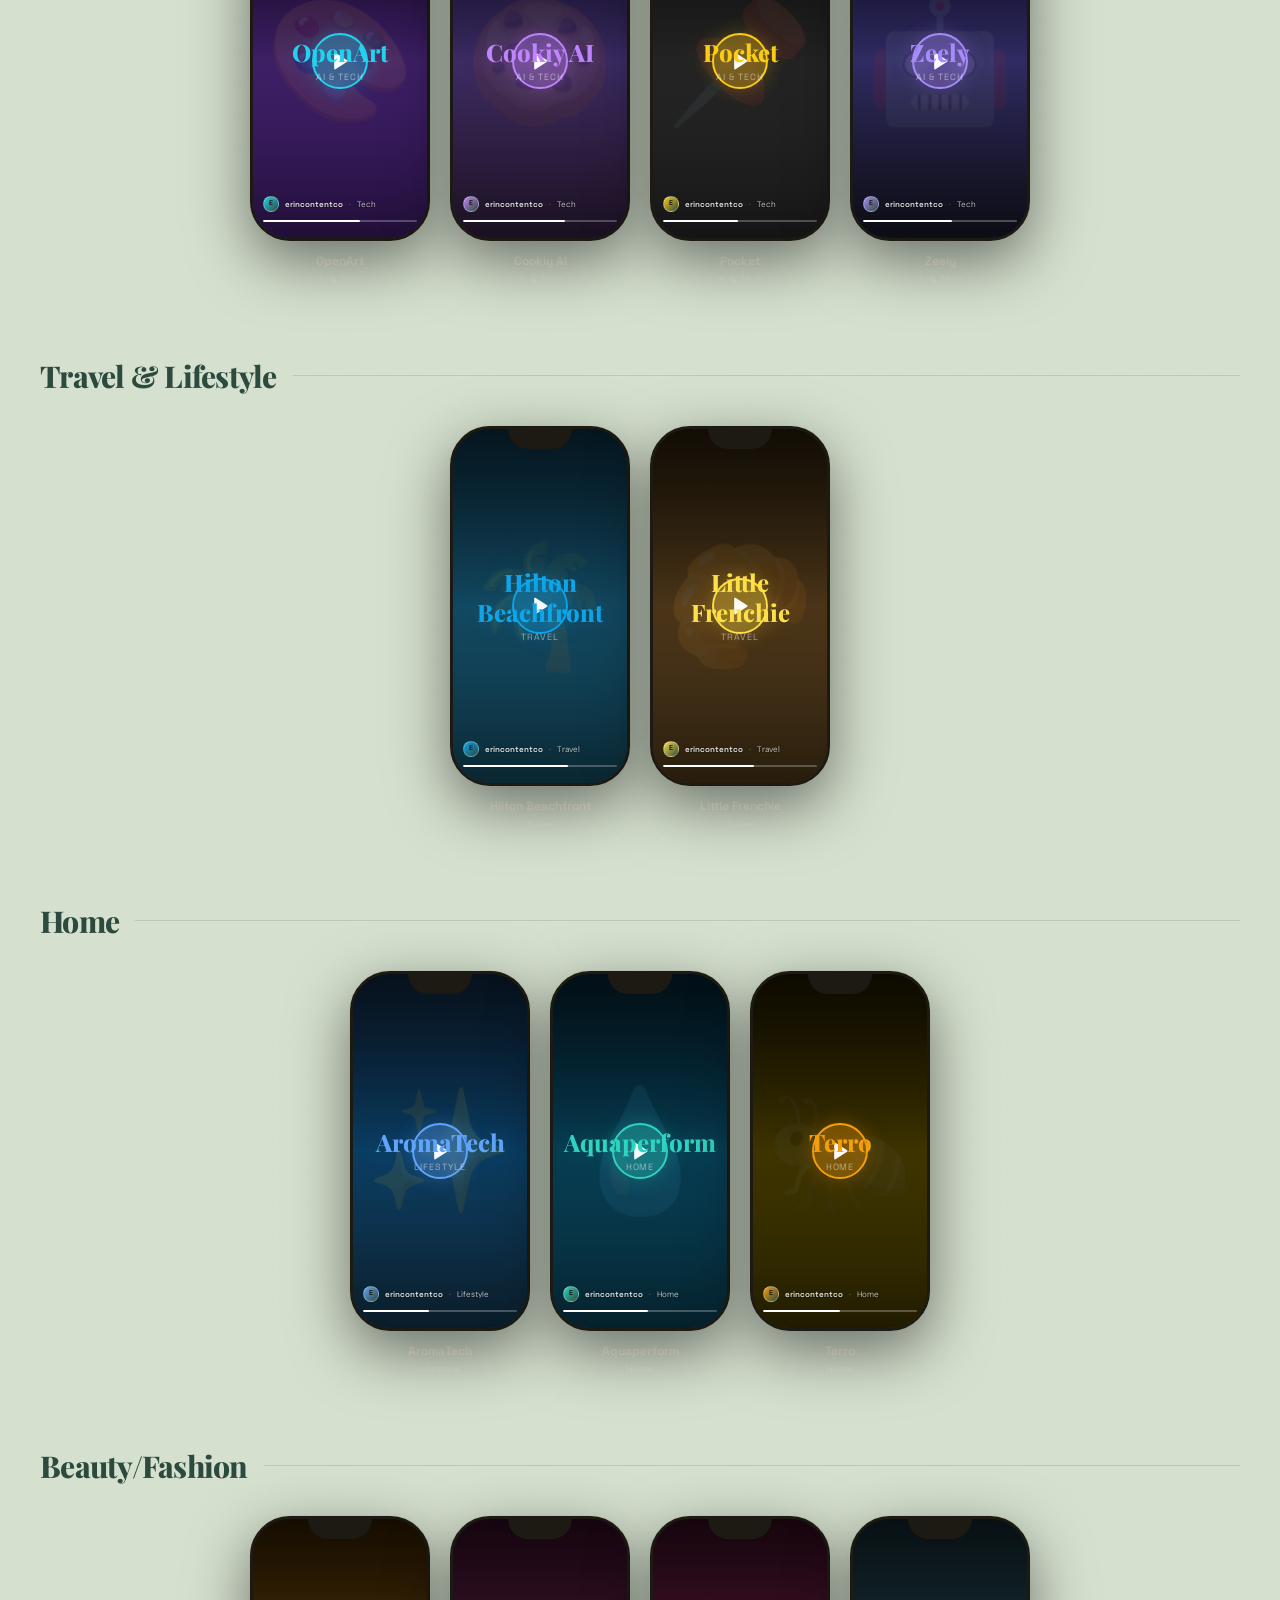
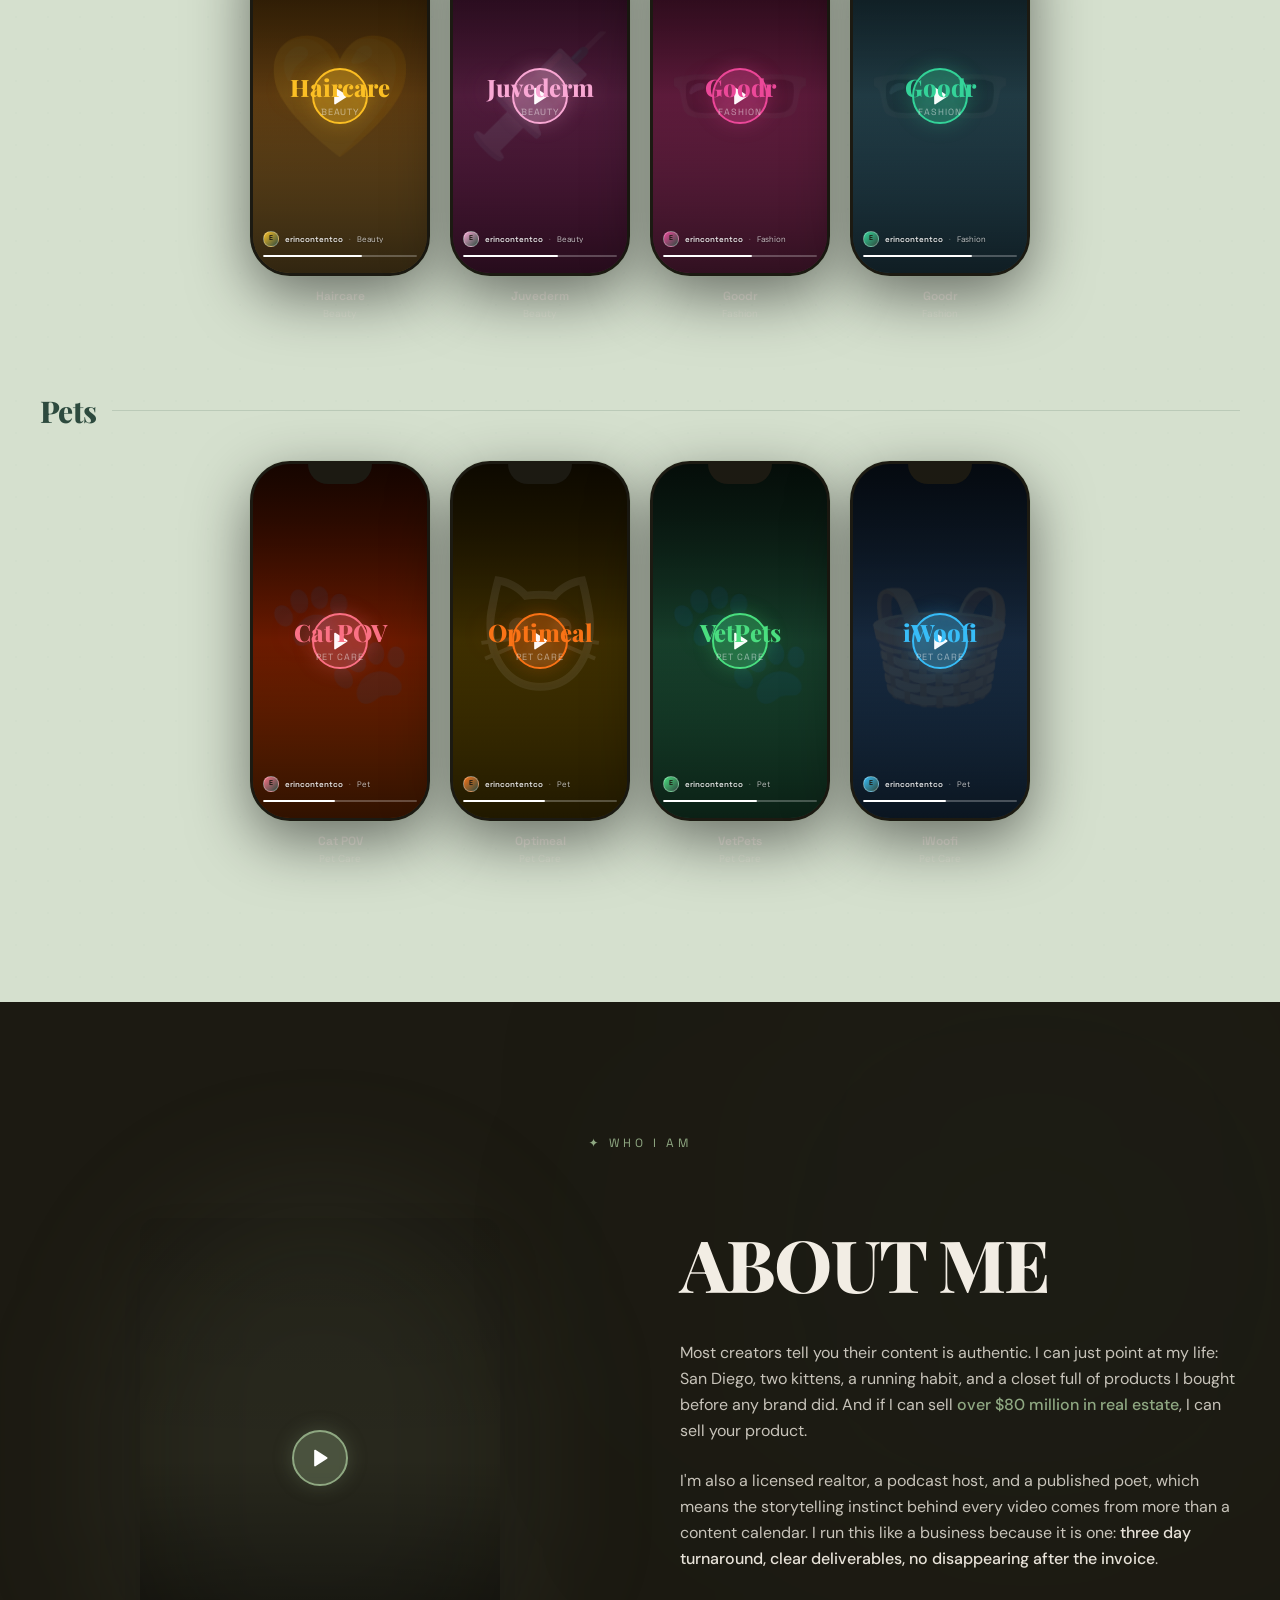
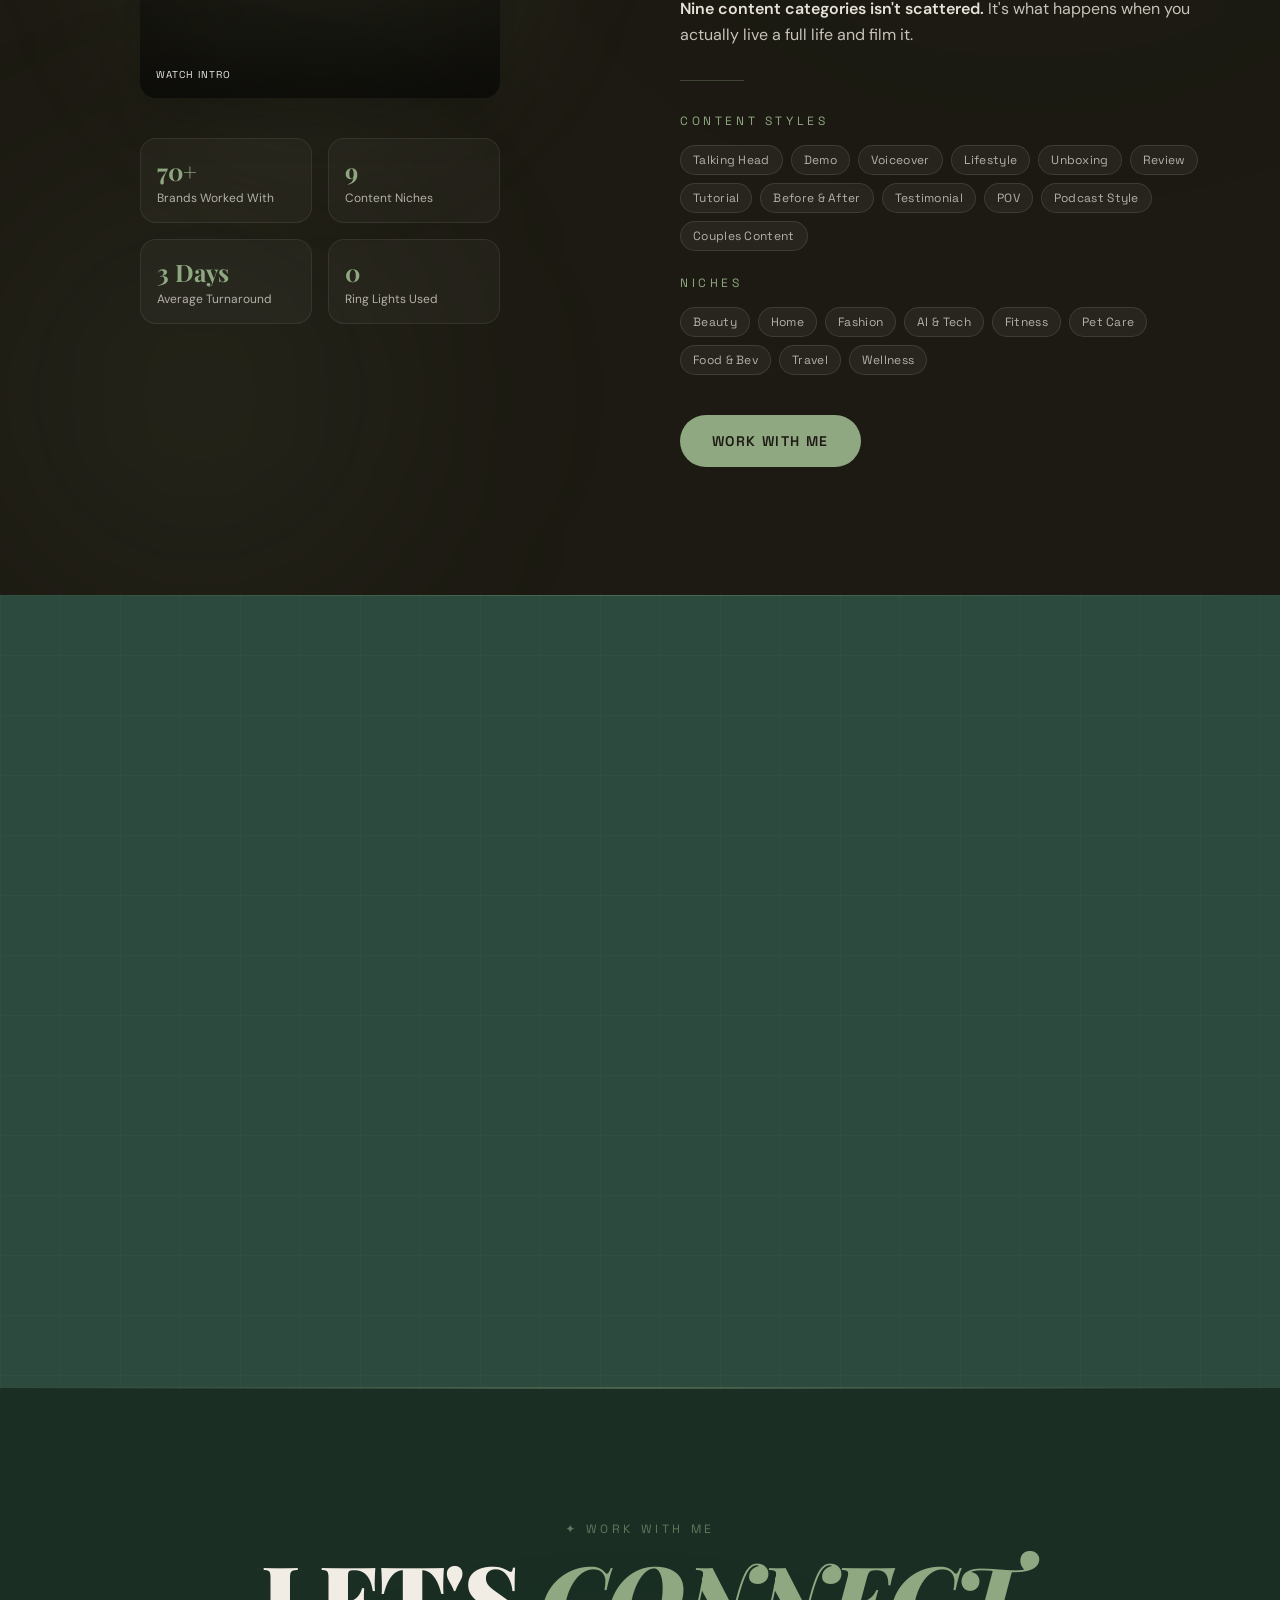
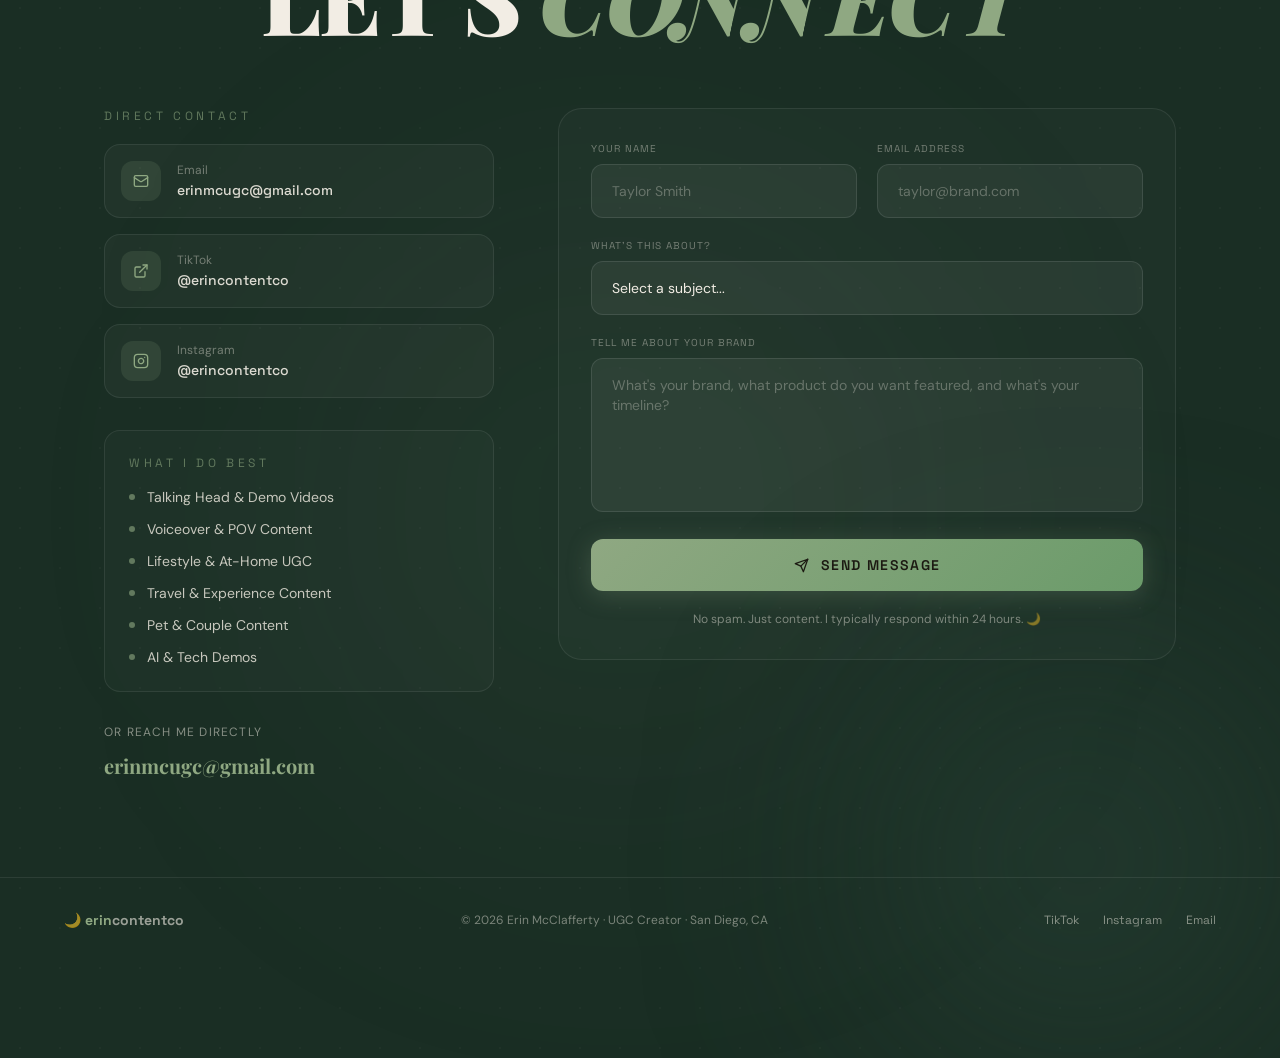
==== commit 07e33b65: "Deploy: new UGC videos, looping banner hero, intro moved to About" ====
--- a/index.html
+++ b/index.html
@@ -9,8 +9,8 @@
     <link rel="preconnect" href="https://fonts.googleapis.com" />
     <link rel="preconnect" href="https://fonts.gstatic.com" crossorigin />
     <link href="https://fonts.googleapis.com/css2?family=Playfair+Display:ital,wght@0,400;0,600;0,700;0,800;0,900;1,400;1,700&family=DM+Sans:wght@300;400;500;600&family=Space+Grotesk:wght@400;500;600;700&display=swap" rel="stylesheet" />
-    <script type="module" crossorigin src="/assets/index-wDsgKUA3.js"></script>
-    <link rel="stylesheet" crossorigin href="/assets/index-Dr0gDqyA.css">
+    <script type="module" crossorigin src="/assets/index-DPoctJRC.js"></script>
+    <link rel="stylesheet" crossorigin href="/assets/index-Cky61AsT.css">
   </head>
   <body>
     <div id="root"></div>
--- a/assets/index-Cky61AsT.css
+++ b/assets/index-Cky61AsT.css
@@ -0,0 +1 @@
+*,:before,:after{--tw-border-spacing-x: 0;--tw-border-spacing-y: 0;--tw-translate-x: 0;--tw-translate-y: 0;--tw-rotate: 0;--tw-skew-x: 0;--tw-skew-y: 0;--tw-scale-x: 1;--tw-scale-y: 1;--tw-pan-x: ;--tw-pan-y: ;--tw-pinch-zoom: ;--tw-scroll-snap-strictness: proximity;--tw-gradient-from-position: ;--tw-gradient-via-position: ;--tw-gradient-to-position: ;--tw-ordinal: ;--tw-slashed-zero: ;--tw-numeric-figure: ;--tw-numeric-spacing: ;--tw-numeric-fraction: ;--tw-ring-inset: ;--tw-ring-offset-width: 0px;--tw-ring-offset-color: #fff;--tw-ring-color: rgb(59 130 246 / .5);--tw-ring-offset-shadow: 0 0 #0000;--tw-ring-shadow: 0 0 #0000;--tw-shadow: 0 0 #0000;--tw-shadow-colored: 0 0 #0000;--tw-blur: ;--tw-brightness: ;--tw-contrast: ;--tw-grayscale: ;--tw-hue-rotate: ;--tw-invert: ;--tw-saturate: ;--tw-sepia: ;--tw-drop-shadow: ;--tw-backdrop-blur: ;--tw-backdrop-brightness: ;--tw-backdrop-contrast: ;--tw-backdrop-grayscale: ;--tw-backdrop-hue-rotate: ;--tw-backdrop-invert: ;--tw-backdrop-opacity: ;--tw-backdrop-saturate: ;--tw-backdrop-sepia: ;--tw-contain-size: ;--tw-contain-layout: ;--tw-contain-paint: ;--tw-contain-style: }::backdrop{--tw-border-spacing-x: 0;--tw-border-spacing-y: 0;--tw-translate-x: 0;--tw-translate-y: 0;--tw-rotate: 0;--tw-skew-x: 0;--tw-skew-y: 0;--tw-scale-x: 1;--tw-scale-y: 1;--tw-pan-x: ;--tw-pan-y: ;--tw-pinch-zoom: ;--tw-scroll-snap-strictness: proximity;--tw-gradient-from-position: ;--tw-gradient-via-position: ;--tw-gradient-to-position: ;--tw-ordinal: ;--tw-slashed-zero: ;--tw-numeric-figure: ;--tw-numeric-spacing: ;--tw-numeric-fraction: ;--tw-ring-inset: ;--tw-ring-offset-width: 0px;--tw-ring-offset-color: #fff;--tw-ring-color: rgb(59 130 246 / .5);--tw-ring-offset-shadow: 0 0 #0000;--tw-ring-shadow: 0 0 #0000;--tw-shadow: 0 0 #0000;--tw-shadow-colored: 0 0 #0000;--tw-blur: ;--tw-brightness: ;--tw-contrast: ;--tw-grayscale: ;--tw-hue-rotate: ;--tw-invert: ;--tw-saturate: ;--tw-sepia: ;--tw-drop-shadow: ;--tw-backdrop-blur: ;--tw-backdrop-brightness: ;--tw-backdrop-contrast: ;--tw-backdrop-grayscale: ;--tw-backdrop-hue-rotate: ;--tw-backdrop-invert: ;--tw-backdrop-opacity: ;--tw-backdrop-saturate: ;--tw-backdrop-sepia: ;--tw-contain-size: ;--tw-contain-layout: ;--tw-contain-paint: ;--tw-contain-style: }*,:before,:after{box-sizing:border-box;border-width:0;border-style:solid;border-color:#e5e7eb}:before,:after{--tw-content: ""}html,:host{line-height:1.5;-webkit-text-size-adjust:100%;-moz-tab-size:4;-o-tab-size:4;tab-size:4;font-family:DM Sans,system-ui,sans-serif;font-feature-settings:normal;font-variation-settings:normal;-webkit-tap-highlight-color:transparent}body{margin:0;line-height:inherit}hr{height:0;color:inherit;border-top-width:1px}abbr:where([title]){-webkit-text-decoration:underline dotted;text-decoration:underline dotted}h1,h2,h3,h4,h5,h6{font-size:inherit;font-weight:inherit}a{color:inherit;text-decoration:inherit}b,strong{font-weight:bolder}code,kbd,samp,pre{font-family:ui-monospace,SFMono-Regular,Menlo,Monaco,Consolas,Liberation Mono,Courier New,monospace;font-feature-settings:normal;font-variation-settings:normal;font-size:1em}small{font-size:80%}sub,sup{font-size:75%;line-height:0;position:relative;vertical-align:baseline}sub{bottom:-.25em}sup{top:-.5em}table{text-indent:0;border-color:inherit;border-collapse:collapse}button,input,optgroup,select,textarea{font-family:inherit;font-feature-settings:inherit;font-variation-settings:inherit;font-size:100%;font-weight:inherit;line-height:inherit;letter-spacing:inherit;color:inherit;margin:0;padding:0}button,select{text-transform:none}button,input:where([type=button]),input:where([type=reset]),input:where([type=submit]){-webkit-appearance:button;background-color:transparent;background-image:none}:-moz-focusring{outline:auto}:-moz-ui-invalid{box-shadow:none}progress{vertical-align:baseline}::-webkit-inner-spin-button,::-webkit-outer-spin-button{height:auto}[type=search]{-webkit-appearance:textfield;outline-offset:-2px}::-webkit-search-decoration{-webkit-appearance:none}::-webkit-file-upload-button{-webkit-appearance:button;font:inherit}summary{display:list-item}blockquote,dl,dd,h1,h2,h3,h4,h5,h6,hr,figure,p,pre{margin:0}fieldset{margin:0;padding:0}legend{padding:0}ol,ul,menu{list-style:none;margin:0;padding:0}dialog{padding:0}textarea{resize:vertical}input::-moz-placeholder,textarea::-moz-placeholder{opacity:1;color:#9ca3af}input::placeholder,textarea::placeholder{opacity:1;color:#9ca3af}button,[role=button]{cursor:pointer}:disabled{cursor:default}img,svg,video,canvas,audio,iframe,embed,object{display:block;vertical-align:middle}img,video{max-width:100%;height:auto}[hidden]:where(:not([hidden=until-found])){display:none}*{box-sizing:border-box}html{scroll-behavior:smooth;-webkit-font-smoothing:antialiased;-moz-osx-font-smoothing:grayscale}body{--tw-bg-opacity: 1;background-color:rgb(28 26 18 / var(--tw-bg-opacity, 1));font-family:DM Sans,system-ui,sans-serif;--tw-text-opacity: 1;color:rgb(242 237 228 / var(--tw-text-opacity, 1));overflow-x:hidden}::-moz-selection{background:#8fa88259;color:#f2ede4}::selection{background:#8fa88259;color:#f2ede4}::-webkit-scrollbar{width:6px}::-webkit-scrollbar-track{--tw-bg-opacity: 1;background-color:rgb(28 26 18 / var(--tw-bg-opacity, 1))}::-webkit-scrollbar-thumb{border-radius:9999px;--tw-bg-opacity: 1;background-color:rgb(143 168 130 / var(--tw-bg-opacity, 1))}.section-label{font-family:Space Grotesk,system-ui,sans-serif;font-size:.75rem;line-height:1rem;text-transform:uppercase;letter-spacing:.3em;--tw-text-opacity: 1;color:rgb(143 168 130 / var(--tw-text-opacity, 1))}.nav-link{font-family:Space Grotesk,system-ui,sans-serif;font-size:.875rem;line-height:1.25rem;font-weight:500;text-transform:uppercase;letter-spacing:.1em;color:#f2ede4b3;transition-property:color,background-color,border-color,text-decoration-color,fill,stroke;transition-timing-function:cubic-bezier(.4,0,.2,1);transition-duration:.2s}.nav-link:hover{--tw-text-opacity: 1;color:rgb(242 237 228 / var(--tw-text-opacity, 1))}.btn-primary{display:inline-flex;align-items:center;gap:.5rem;border-radius:9999px;--tw-bg-opacity: 1;background-color:rgb(143 168 130 / var(--tw-bg-opacity, 1));padding:1rem 2rem;font-family:Space Grotesk,system-ui,sans-serif;font-size:.875rem;line-height:1.25rem;font-weight:600;text-transform:uppercase;letter-spacing:.1em;--tw-text-opacity: 1;color:rgb(28 26 18 / var(--tw-text-opacity, 1));transition-property:all;transition-timing-function:cubic-bezier(.4,0,.2,1);transition-duration:.3s}.btn-primary:hover{--tw-scale-x: 1.05;--tw-scale-y: 1.05;transform:translate(var(--tw-translate-x),var(--tw-translate-y)) rotate(var(--tw-rotate)) skew(var(--tw-skew-x)) skewY(var(--tw-skew-y)) scaleX(var(--tw-scale-x)) scaleY(var(--tw-scale-y));--tw-bg-opacity: 1;background-color:rgb(242 237 228 / var(--tw-bg-opacity, 1));--tw-shadow: 0 10px 15px -3px rgb(0 0 0 / .1), 0 4px 6px -4px rgb(0 0 0 / .1);--tw-shadow-colored: 0 10px 15px -3px var(--tw-shadow-color), 0 4px 6px -4px var(--tw-shadow-color);box-shadow:var(--tw-ring-offset-shadow, 0 0 #0000),var(--tw-ring-shadow, 0 0 #0000),var(--tw-shadow);--tw-shadow-color: rgb(143 168 130 / .2);--tw-shadow: var(--tw-shadow-colored)}.btn-outline{display:inline-flex;align-items:center;gap:.5rem;border-radius:9999px;border-width:1px;border-color:#f2ede44d;padding:1rem 2rem;font-family:Space Grotesk,system-ui,sans-serif;font-size:.875rem;line-height:1.25rem;font-weight:500;text-transform:uppercase;letter-spacing:.1em;--tw-text-opacity: 1;color:rgb(242 237 228 / var(--tw-text-opacity, 1));transition-property:all;transition-timing-function:cubic-bezier(.4,0,.2,1);transition-duration:.3s}.btn-outline:hover{--tw-border-opacity: 1;border-color:rgb(143 168 130 / var(--tw-border-opacity, 1));--tw-text-opacity: 1;color:rgb(143 168 130 / var(--tw-text-opacity, 1))}.phone-frame{position:relative;border-radius:40px;border:3.5px solid #1C1A12;overflow:hidden;box-shadow:0 0 0 1px #8fa88226,0 20px 60px #00000080,inset 0 0 0 1px #ffffff0d;background:#0a0a0a;transition:transform .4s ease,box-shadow .4s ease}.phone-frame:hover{transform:translateY(-8px) scale(1.02);box-shadow:0 0 0 1px #8fa8824d,0 30px 80px #0009,0 0 40px #8fa88214}.phone-notch{position:absolute;top:0;left:50%;transform:translate(-50%);width:88px;height:28px;background:#1c1a12;border-radius:0 0 20px 20px;z-index:20}.phone-side-btn{position:absolute;right:-5px;top:80px;width:4px;height:32px;background:#1c1a12;border-radius:2px}.phone-side-btn:before{content:"";position:absolute;top:44px;width:4px;height:20px;background:#1c1a12;border-radius:2px}.tiktok-progress{height:2px;background:#ffffff40;border-radius:1px;overflow:hidden}.tiktok-progress-fill{height:100%;background:#fff;border-radius:1px}.shimmer-card{position:relative;overflow:hidden}.shimmer-card:after{content:"";position:absolute;top:0;right:0;bottom:0;left:0;background:linear-gradient(105deg,transparent 40%,rgba(255,255,255,.06) 50%,transparent 60%);transform:translate(-100%);transition:transform .6s ease}.shimmer-card:hover:after{transform:translate(100%)}.form-input{width:100%;border-radius:.75rem;border-width:1px;border-color:#ffffff1a;background-color:#ffffff0d;padding:1rem 1.25rem;font-family:DM Sans,system-ui,sans-serif;font-size:.875rem;line-height:1.25rem;--tw-text-opacity: 1;color:rgb(242 237 228 / var(--tw-text-opacity, 1))}.form-input::-moz-placeholder{color:#f2ede44d}.form-input::placeholder{color:#f2ede44d}.form-input{transition-property:all;transition-timing-function:cubic-bezier(.4,0,.2,1);transition-duration:.2s}.form-input:focus{border-color:#8fa88299;background-color:#ffffff14;outline:2px solid transparent;outline-offset:2px;box-shadow:0 0 0 3px #8fa8821a}@keyframes marquee{0%{transform:translate(0)}to{transform:translate(-50%)}}.marquee-track{animation:marquee 25s linear infinite}.marquee-track:hover{animation-play-state:paused}.pointer-events-none{pointer-events:none}.pointer-events-auto{pointer-events:auto}.invisible{visibility:hidden}.fixed{position:fixed}.absolute{position:absolute}.relative{position:relative}.inset-0{top:0;right:0;bottom:0;left:0}.-bottom-1{bottom:-.25rem}.bottom-0{bottom:0}.bottom-10{bottom:2.5rem}.bottom-4{bottom:1rem}.bottom-8{bottom:2rem}.left-0{left:0}.left-1\/2{left:50%}.left-1\/4{left:25%}.left-2\.5{left:.625rem}.left-4{left:1rem}.right-0{right:0}.right-2\.5{right:.625rem}.right-4{right:1rem}.top-0{top:0}.top-1\/3{top:33.333333%}.z-10{z-index:10}.z-40{z-index:40}.z-50{z-index:50}.mx-2{margin-left:.5rem;margin-right:.5rem}.mx-auto{margin-left:auto;margin-right:auto}.my-8{margin-top:2rem;margin-bottom:2rem}.mb-0\.5{margin-bottom:.125rem}.mb-14{margin-bottom:3.5rem}.mb-16{margin-bottom:4rem}.mb-2{margin-bottom:.5rem}.mb-3{margin-bottom:.75rem}.mb-4{margin-bottom:1rem}.mb-5{margin-bottom:1.25rem}.mb-6{margin-bottom:1.5rem}.mb-8{margin-bottom:2rem}.ml-4{margin-left:1rem}.mt-0\.5{margin-top:.125rem}.mt-1{margin-top:.25rem}.mt-10{margin-top:2.5rem}.mt-14{margin-top:3.5rem}.mt-16{margin-top:4rem}.mt-2{margin-top:.5rem}.mt-24{margin-top:6rem}.mt-3{margin-top:.75rem}.mt-4{margin-top:1rem}.mt-6{margin-top:1.5rem}.mt-8{margin-top:2rem}.block{display:block}.flex{display:flex}.inline-flex{display:inline-flex}.grid{display:grid}.hidden{display:none}.aspect-\[3\/4\]{aspect-ratio:3/4}.h-1{height:.25rem}.h-1\.5{height:.375rem}.h-10{height:2.5rem}.h-14{height:3.5rem}.h-16{height:4rem}.h-2{height:.5rem}.h-20{height:5rem}.h-4{height:1rem}.h-\[400px\]{height:400px}.h-\[500px\]{height:500px}.h-\[600px\]{height:600px}.h-full{height:100%}.h-px{height:1px}.min-h-screen{min-height:100vh}.w-0{width:0px}.w-1\.5{width:.375rem}.w-10{width:2.5rem}.w-12{width:3rem}.w-14{width:3.5rem}.w-16{width:4rem}.w-2{width:.5rem}.w-20{width:5rem}.w-4{width:1rem}.w-\[280px\]{width:280px}.w-\[400px\]{width:400px}.w-\[500px\]{width:500px}.w-\[600px\]{width:600px}.w-full{width:100%}.max-w-2xl{max-width:42rem}.max-w-6xl{max-width:72rem}.max-w-7xl{max-width:80rem}.max-w-md{max-width:28rem}.max-w-sm{max-width:24rem}.max-w-xl{max-width:36rem}.flex-1{flex:1 1 0%}.flex-shrink-0{flex-shrink:0}.-translate-x-1\/2{--tw-translate-x: -50%;transform:translate(var(--tw-translate-x),var(--tw-translate-y)) rotate(var(--tw-rotate)) skew(var(--tw-skew-x)) skewY(var(--tw-skew-y)) scaleX(var(--tw-scale-x)) scaleY(var(--tw-scale-y))}.-translate-x-10{--tw-translate-x: -2.5rem;transform:translate(var(--tw-translate-x),var(--tw-translate-y)) rotate(var(--tw-rotate)) skew(var(--tw-skew-x)) skewY(var(--tw-skew-y)) scaleX(var(--tw-scale-x)) scaleY(var(--tw-scale-y))}.-translate-x-12{--tw-translate-x: -3rem;transform:translate(var(--tw-translate-x),var(--tw-translate-y)) rotate(var(--tw-rotate)) skew(var(--tw-skew-x)) skewY(var(--tw-skew-y)) scaleX(var(--tw-scale-x)) scaleY(var(--tw-scale-y))}.translate-x-0{--tw-translate-x: 0px;transform:translate(var(--tw-translate-x),var(--tw-translate-y)) rotate(var(--tw-rotate)) skew(var(--tw-skew-x)) skewY(var(--tw-skew-y)) scaleX(var(--tw-scale-x)) scaleY(var(--tw-scale-y))}.translate-x-10{--tw-translate-x: 2.5rem;transform:translate(var(--tw-translate-x),var(--tw-translate-y)) rotate(var(--tw-rotate)) skew(var(--tw-skew-x)) skewY(var(--tw-skew-y)) scaleX(var(--tw-scale-x)) scaleY(var(--tw-scale-y))}.translate-x-12{--tw-translate-x: 3rem;transform:translate(var(--tw-translate-x),var(--tw-translate-y)) rotate(var(--tw-rotate)) skew(var(--tw-skew-x)) skewY(var(--tw-skew-y)) scaleX(var(--tw-scale-x)) scaleY(var(--tw-scale-y))}.translate-y-0{--tw-translate-y: 0px;transform:translate(var(--tw-translate-x),var(--tw-translate-y)) rotate(var(--tw-rotate)) skew(var(--tw-skew-x)) skewY(var(--tw-skew-y)) scaleX(var(--tw-scale-x)) scaleY(var(--tw-scale-y))}.translate-y-10{--tw-translate-y: 2.5rem;transform:translate(var(--tw-translate-x),var(--tw-translate-y)) rotate(var(--tw-rotate)) skew(var(--tw-skew-x)) skewY(var(--tw-skew-y)) scaleX(var(--tw-scale-x)) scaleY(var(--tw-scale-y))}.translate-y-12{--tw-translate-y: 3rem;transform:translate(var(--tw-translate-x),var(--tw-translate-y)) rotate(var(--tw-rotate)) skew(var(--tw-skew-x)) skewY(var(--tw-skew-y)) scaleX(var(--tw-scale-x)) scaleY(var(--tw-scale-y))}.translate-y-4{--tw-translate-y: 1rem;transform:translate(var(--tw-translate-x),var(--tw-translate-y)) rotate(var(--tw-rotate)) skew(var(--tw-skew-x)) skewY(var(--tw-skew-y)) scaleX(var(--tw-scale-x)) scaleY(var(--tw-scale-y))}.translate-y-6{--tw-translate-y: 1.5rem;transform:translate(var(--tw-translate-x),var(--tw-translate-y)) rotate(var(--tw-rotate)) skew(var(--tw-skew-x)) skewY(var(--tw-skew-y)) scaleX(var(--tw-scale-x)) scaleY(var(--tw-scale-y))}.translate-y-8{--tw-translate-y: 2rem;transform:translate(var(--tw-translate-x),var(--tw-translate-y)) rotate(var(--tw-rotate)) skew(var(--tw-skew-x)) skewY(var(--tw-skew-y)) scaleX(var(--tw-scale-x)) scaleY(var(--tw-scale-y))}.scale-110{--tw-scale-x: 1.1;--tw-scale-y: 1.1;transform:translate(var(--tw-translate-x),var(--tw-translate-y)) rotate(var(--tw-rotate)) skew(var(--tw-skew-x)) skewY(var(--tw-skew-y)) scaleX(var(--tw-scale-x)) scaleY(var(--tw-scale-y))}.transform{transform:translate(var(--tw-translate-x),var(--tw-translate-y)) rotate(var(--tw-rotate)) skew(var(--tw-skew-x)) skewY(var(--tw-skew-y)) scaleX(var(--tw-scale-x)) scaleY(var(--tw-scale-y))}@keyframes scrollBounce{0%,to{transform:translateY(0);opacity:.6}50%{transform:translateY(8px);opacity:1}}.animate-scroll-bounce{animation:scrollBounce 2s ease-in-out infinite}@keyframes spin{to{transform:rotate(360deg)}}.animate-spin{animation:spin 1s linear infinite}.cursor-default{cursor:default}.cursor-pointer{cursor:pointer}.select-none{-webkit-user-select:none;-moz-user-select:none;user-select:none}.resize-none{resize:none}.appearance-none{-webkit-appearance:none;-moz-appearance:none;appearance:none}.grid-cols-2{grid-template-columns:repeat(2,minmax(0,1fr))}.flex-col{flex-direction:column}.flex-wrap{flex-wrap:wrap}.flex-nowrap{flex-wrap:nowrap}.items-start{align-items:flex-start}.items-center{align-items:center}.justify-center{justify-content:center}.justify-between{justify-content:space-between}.gap-1\.5{gap:.375rem}.gap-10{gap:2.5rem}.gap-12{gap:3rem}.gap-16{gap:4rem}.gap-2{gap:.5rem}.gap-3{gap:.75rem}.gap-4{gap:1rem}.gap-5{gap:1.25rem}.gap-6{gap:1.5rem}.space-y-3>:not([hidden])~:not([hidden]){--tw-space-y-reverse: 0;margin-top:calc(.75rem * calc(1 - var(--tw-space-y-reverse)));margin-bottom:calc(.75rem * var(--tw-space-y-reverse))}.space-y-4>:not([hidden])~:not([hidden]){--tw-space-y-reverse: 0;margin-top:calc(1rem * calc(1 - var(--tw-space-y-reverse)));margin-bottom:calc(1rem * var(--tw-space-y-reverse))}.space-y-5>:not([hidden])~:not([hidden]){--tw-space-y-reverse: 0;margin-top:calc(1.25rem * calc(1 - var(--tw-space-y-reverse)));margin-bottom:calc(1.25rem * var(--tw-space-y-reverse))}.space-y-6>:not([hidden])~:not([hidden]){--tw-space-y-reverse: 0;margin-top:calc(1.5rem * calc(1 - var(--tw-space-y-reverse)));margin-bottom:calc(1.5rem * var(--tw-space-y-reverse))}.space-y-8>:not([hidden])~:not([hidden]){--tw-space-y-reverse: 0;margin-top:calc(2rem * calc(1 - var(--tw-space-y-reverse)));margin-bottom:calc(2rem * var(--tw-space-y-reverse))}.overflow-hidden{overflow:hidden}.overflow-x-auto{overflow-x:auto}.truncate{overflow:hidden;text-overflow:ellipsis;white-space:nowrap}.whitespace-nowrap{white-space:nowrap}.rounded-2xl{border-radius:1rem}.rounded-3xl{border-radius:1.5rem}.rounded-full{border-radius:9999px}.rounded-xl{border-radius:.75rem}.border{border-width:1px}.border-2{border-width:2px}.border-b{border-bottom-width:1px}.border-t{border-top-width:1px}.border-dark\/30{border-color:#1c1a124d}.border-sage\/20{border-color:#8fa88233}.border-sage\/25{border-color:#8fa88240}.border-white\/10{border-color:#ffffff1a}.border-white\/30{border-color:#ffffff4d}.border-white\/5{border-color:#ffffff0d}.border-white\/8{border-color:#ffffff14}.border-t-dark{--tw-border-opacity: 1;border-top-color:rgb(28 26 18 / var(--tw-border-opacity, 1))}.bg-cream\/20{background-color:#f2ede433}.bg-dark{--tw-bg-opacity: 1;background-color:rgb(28 26 18 / var(--tw-bg-opacity, 1))}.bg-dark\/60{background-color:#1c1a1299}.bg-dark\/80{background-color:#1c1a12cc}.bg-dark\/95{background-color:#1c1a12f2}.bg-forest{--tw-bg-opacity: 1;background-color:rgb(45 74 62 / var(--tw-bg-opacity, 1))}.bg-forest\/10{background-color:#2d4a3e1a}.bg-forest\/15{background-color:#2d4a3e26}.bg-forest\/40{background-color:#2d4a3e66}.bg-lightsage{--tw-bg-opacity: 1;background-color:rgb(213 224 206 / var(--tw-bg-opacity, 1))}.bg-sage{--tw-bg-opacity: 1;background-color:rgb(143 168 130 / var(--tw-bg-opacity, 1))}.bg-sage\/10{background-color:#8fa8821a}.bg-sage\/15{background-color:#8fa88226}.bg-sage\/30{background-color:#8fa8824d}.bg-sage\/40{background-color:#8fa88266}.bg-sage\/6{background-color:#8fa8820f}.bg-sage\/60{background-color:#8fa88299}.bg-sage\/8{background-color:#8fa88214}.bg-transparent{background-color:transparent}.bg-white\/2{background-color:#ffffff05}.bg-white\/3{background-color:#ffffff08}.bg-white\/5{background-color:#ffffff0d}.bg-gradient-to-b{background-image:linear-gradient(to bottom,var(--tw-gradient-stops))}.bg-gradient-to-r{background-image:linear-gradient(to right,var(--tw-gradient-stops))}.from-\[\#031e2b\]{--tw-gradient-from: #031e2b var(--tw-gradient-from-position);--tw-gradient-to: rgb(3 30 43 / 0) var(--tw-gradient-to-position);--tw-gradient-stops: var(--tw-gradient-from), var(--tw-gradient-to)}.from-\[\#0a1420\]{--tw-gradient-from: #0a1420 var(--tw-gradient-from-position);--tw-gradient-to: rgb(10 20 32 / 0) var(--tw-gradient-to-position);--tw-gradient-stops: var(--tw-gradient-from), var(--tw-gradient-to)}.from-\[\#0a1a12\]{--tw-gradient-from: #0a1a12 var(--tw-gradient-from-position);--tw-gradient-to: rgb(10 26 18 / 0) var(--tw-gradient-to-position);--tw-gradient-stops: var(--tw-gradient-from), var(--tw-gradient-to)}.from-\[\#0a2b3d\]{--tw-gradient-from: #0a2b3d var(--tw-gradient-from-position);--tw-gradient-to: rgb(10 43 61 / 0) var(--tw-gradient-to-position);--tw-gradient-stops: var(--tw-gradient-from), var(--tw-gradient-to)}.from-\[\#0d2137\]{--tw-gradient-from: #0d2137 var(--tw-gradient-from-position);--tw-gradient-to: rgb(13 33 55 / 0) var(--tw-gradient-to-position);--tw-gradient-stops: var(--tw-gradient-from), var(--tw-gradient-to)}.from-\[\#0f0c29\]{--tw-gradient-from: #0f0c29 var(--tw-gradient-from-position);--tw-gradient-to: rgb(15 12 41 / 0) var(--tw-gradient-to-position);--tw-gradient-stops: var(--tw-gradient-from), var(--tw-gradient-to)}.from-\[\#0f2027\]{--tw-gradient-from: #0f2027 var(--tw-gradient-from-position);--tw-gradient-to: rgb(15 32 39 / 0) var(--tw-gradient-to-position);--tw-gradient-stops: var(--tw-gradient-from), var(--tw-gradient-to)}.from-\[\#141414\]{--tw-gradient-from: #141414 var(--tw-gradient-from-position);--tw-gradient-to: rgb(20 20 20 / 0) var(--tw-gradient-to-position);--tw-gradient-stops: var(--tw-gradient-from), var(--tw-gradient-to)}.from-\[\#1a0a2e\]{--tw-gradient-from: #1a0a2e var(--tw-gradient-from-position);--tw-gradient-to: rgb(26 10 46 / 0) var(--tw-gradient-to-position);--tw-gradient-stops: var(--tw-gradient-from), var(--tw-gradient-to)}.from-\[\#1a1200\]{--tw-gradient-from: #1a1200 var(--tw-gradient-from-position);--tw-gradient-to: rgb(26 18 0 / 0) var(--tw-gradient-to-position);--tw-gradient-stops: var(--tw-gradient-from), var(--tw-gradient-to)}.from-\[\#1a1400\]{--tw-gradient-from: #1a1400 var(--tw-gradient-from-position);--tw-gradient-to: rgb(26 20 0 / 0) var(--tw-gradient-to-position);--tw-gradient-stops: var(--tw-gradient-from), var(--tw-gradient-to)}.from-\[\#241a0a\]{--tw-gradient-from: #241a0a var(--tw-gradient-from-position);--tw-gradient-to: rgb(36 26 10 / 0) var(--tw-gradient-to-position);--tw-gradient-stops: var(--tw-gradient-from), var(--tw-gradient-to)}.from-\[\#2a0a1e\]{--tw-gradient-from: #2a0a1e var(--tw-gradient-from-position);--tw-gradient-to: rgb(42 10 30 / 0) var(--tw-gradient-to-position);--tw-gradient-stops: var(--tw-gradient-from), var(--tw-gradient-to)}.from-\[\#2c0a00\]{--tw-gradient-from: #2c0a00 var(--tw-gradient-from-position);--tw-gradient-to: rgb(44 10 0 / 0) var(--tw-gradient-to-position);--tw-gradient-stops: var(--tw-gradient-from), var(--tw-gradient-to)}.from-\[\#2c0a1a\]{--tw-gradient-from: #2c0a1a var(--tw-gradient-from-position);--tw-gradient-to: rgb(44 10 26 / 0) var(--tw-gradient-to-position);--tw-gradient-stops: var(--tw-gradient-from), var(--tw-gradient-to)}.from-\[\#2c1a00\]{--tw-gradient-from: #2c1a00 var(--tw-gradient-from-position);--tw-gradient-to: rgb(44 26 0 / 0) var(--tw-gradient-to-position);--tw-gradient-stops: var(--tw-gradient-from), var(--tw-gradient-to)}.from-black\/10{--tw-gradient-from: rgb(0 0 0 / .1) var(--tw-gradient-from-position);--tw-gradient-to: rgb(0 0 0 / 0) var(--tw-gradient-to-position);--tw-gradient-stops: var(--tw-gradient-from), var(--tw-gradient-to)}.from-black\/50{--tw-gradient-from: rgb(0 0 0 / .5) var(--tw-gradient-from-position);--tw-gradient-to: rgb(0 0 0 / 0) var(--tw-gradient-to-position);--tw-gradient-stops: var(--tw-gradient-from), var(--tw-gradient-to)}.from-dark\/70{--tw-gradient-from: rgb(28 26 18 / .7) var(--tw-gradient-from-position);--tw-gradient-to: rgb(28 26 18 / 0) var(--tw-gradient-to-position);--tw-gradient-stops: var(--tw-gradient-from), var(--tw-gradient-to)}.from-transparent{--tw-gradient-from: transparent var(--tw-gradient-from-position);--tw-gradient-to: rgb(0 0 0 / 0) var(--tw-gradient-to-position);--tw-gradient-stops: var(--tw-gradient-from), var(--tw-gradient-to)}.via-\[\#073c52\]{--tw-gradient-to: rgb(7 60 82 / 0) var(--tw-gradient-to-position);--tw-gradient-stops: var(--tw-gradient-from), #073c52 var(--tw-gradient-via-position), var(--tw-gradient-to)}.via-\[\#0a3d62\]{--tw-gradient-to: rgb(10 61 98 / 0) var(--tw-gradient-to-position);--tw-gradient-stops: var(--tw-gradient-from), #0a3d62 var(--tw-gradient-via-position), var(--tw-gradient-to)}.via-\[\#124860\]{--tw-gradient-to: rgb(18 72 96 / 0) var(--tw-gradient-to-position);--tw-gradient-stops: var(--tw-gradient-from), #124860 var(--tw-gradient-via-position), var(--tw-gradient-to)}.via-\[\#16283d\]{--tw-gradient-to: rgb(22 40 61 / 0) var(--tw-gradient-to-position);--tw-gradient-stops: var(--tw-gradient-from), #16283d var(--tw-gradient-via-position), var(--tw-gradient-to)}.via-\[\#163d2a\]{--tw-gradient-to: rgb(22 61 42 / 0) var(--tw-gradient-to-position);--tw-gradient-stops: var(--tw-gradient-from), #163d2a var(--tw-gradient-via-position), var(--tw-gradient-to)}.via-\[\#203a43\]{--tw-gradient-to: rgb(32 58 67 / 0) var(--tw-gradient-to-position);--tw-gradient-stops: var(--tw-gradient-from), #203a43 var(--tw-gradient-via-position), var(--tw-gradient-to)}.via-\[\#232323\]{--tw-gradient-to: rgb(35 35 35 / 0) var(--tw-gradient-to-position);--tw-gradient-stops: var(--tw-gradient-from), #232323 var(--tw-gradient-via-position), var(--tw-gradient-to)}.via-\[\#302b63\]{--tw-gradient-to: rgb(48 43 99 / 0) var(--tw-gradient-to-position);--tw-gradient-stops: var(--tw-gradient-from), #302b63 var(--tw-gradient-via-position), var(--tw-gradient-to)}.via-\[\#3b2b63\]{--tw-gradient-to: rgb(59 43 99 / 0) var(--tw-gradient-to-position);--tw-gradient-stops: var(--tw-gradient-from), #3b2b63 var(--tw-gradient-via-position), var(--tw-gradient-to)}.via-\[\#3d1f66\]{--tw-gradient-to: rgb(61 31 102 / 0) var(--tw-gradient-to-position);--tw-gradient-stops: var(--tw-gradient-from), #3d1f66 var(--tw-gradient-via-position), var(--tw-gradient-to)}.via-\[\#3d2e00\]{--tw-gradient-to: rgb(61 46 0 / 0) var(--tw-gradient-to-position);--tw-gradient-stops: var(--tw-gradient-from), #3d2e00 var(--tw-gradient-via-position), var(--tw-gradient-to)}.via-\[\#3d3300\]{--tw-gradient-to: rgb(61 51 0 / 0) var(--tw-gradient-to-position);--tw-gradient-stops: var(--tw-gradient-from), #3d3300 var(--tw-gradient-via-position), var(--tw-gradient-to)}.via-\[\#4a3418\]{--tw-gradient-to: rgb(74 52 24 / 0) var(--tw-gradient-to-position);--tw-gradient-stops: var(--tw-gradient-from), #4a3418 var(--tw-gradient-via-position), var(--tw-gradient-to)}.via-\[\#4e1b3a\]{--tw-gradient-to: rgb(78 27 58 / 0) var(--tw-gradient-to-position);--tw-gradient-stops: var(--tw-gradient-from), #4e1b3a var(--tw-gradient-via-position), var(--tw-gradient-to)}.via-\[\#5c1a3a\]{--tw-gradient-to: rgb(92 26 58 / 0) var(--tw-gradient-to-position);--tw-gradient-stops: var(--tw-gradient-from), #5c1a3a var(--tw-gradient-via-position), var(--tw-gradient-to)}.via-\[\#5c3a10\]{--tw-gradient-to: rgb(92 58 16 / 0) var(--tw-gradient-to-position);--tw-gradient-stops: var(--tw-gradient-from), #5c3a10 var(--tw-gradient-via-position), var(--tw-gradient-to)}.via-\[\#6b1a00\]{--tw-gradient-to: rgb(107 26 0 / 0) var(--tw-gradient-to-position);--tw-gradient-stops: var(--tw-gradient-from), #6b1a00 var(--tw-gradient-via-position), var(--tw-gradient-to)}.via-dark\/20{--tw-gradient-to: rgb(28 26 18 / 0) var(--tw-gradient-to-position);--tw-gradient-stops: var(--tw-gradient-from), rgb(28 26 18 / .2) var(--tw-gradient-via-position), var(--tw-gradient-to)}.via-dark\/40{--tw-gradient-to: rgb(28 26 18 / 0) var(--tw-gradient-to-position);--tw-gradient-stops: var(--tw-gradient-from), rgb(28 26 18 / .4) var(--tw-gradient-via-position), var(--tw-gradient-to)}.via-sage\/30{--tw-gradient-to: rgb(143 168 130 / 0) var(--tw-gradient-to-position);--tw-gradient-stops: var(--tw-gradient-from), rgb(143 168 130 / .3) var(--tw-gradient-via-position), var(--tw-gradient-to)}.via-sage\/40{--tw-gradient-to: rgb(143 168 130 / 0) var(--tw-gradient-to-position);--tw-gradient-stops: var(--tw-gradient-from), rgb(143 168 130 / .4) var(--tw-gradient-via-position), var(--tw-gradient-to)}.via-sage\/50{--tw-gradient-to: rgb(143 168 130 / 0) var(--tw-gradient-to-position);--tw-gradient-stops: var(--tw-gradient-from), rgb(143 168 130 / .5) var(--tw-gradient-via-position), var(--tw-gradient-to)}.via-transparent{--tw-gradient-to: rgb(0 0 0 / 0) var(--tw-gradient-to-position);--tw-gradient-stops: var(--tw-gradient-from), transparent var(--tw-gradient-via-position), var(--tw-gradient-to)}.to-\[\#0e5c7a\]{--tw-gradient-to: #0e5c7a var(--tw-gradient-to-position)}.to-\[\#1b4f72\]{--tw-gradient-to: #1b4f72 var(--tw-gradient-to-position)}.to-\[\#1c6b8a\]{--tw-gradient-to: #1c6b8a var(--tw-gradient-to-position)}.to-\[\#1f3d5c\]{--tw-gradient-to: #1f3d5c var(--tw-gradient-to-position)}.to-\[\#1f5c3d\]{--tw-gradient-to: #1f5c3d var(--tw-gradient-to-position)}.to-\[\#24243e\]{--tw-gradient-to: #24243e var(--tw-gradient-to-position)}.to-\[\#2c5364\]{--tw-gradient-to: #2c5364 var(--tw-gradient-to-position)}.to-\[\#3a3a3a\]{--tw-gradient-to: #3a3a3a var(--tw-gradient-to-position)}.to-\[\#4a2e5e\]{--tw-gradient-to: #4a2e5e var(--tw-gradient-to-position)}.to-\[\#5b2a99\]{--tw-gradient-to: #5b2a99 var(--tw-gradient-to-position)}.to-\[\#5c4600\]{--tw-gradient-to: #5c4600 var(--tw-gradient-to-position)}.to-\[\#5c4d00\]{--tw-gradient-to: #5c4d00 var(--tw-gradient-to-position)}.to-\[\#6e2250\]{--tw-gradient-to: #6e2250 var(--tw-gradient-to-position)}.to-\[\#6e5024\]{--tw-gradient-to: #6e5024 var(--tw-gradient-to-position)}.to-\[\#8b2e5c\]{--tw-gradient-to: #8b2e5c var(--tw-gradient-to-position)}.to-\[\#8b3300\]{--tw-gradient-to: #8b3300 var(--tw-gradient-to-position)}.to-\[\#8b6a2e\]{--tw-gradient-to: #8b6a2e var(--tw-gradient-to-position)}.to-black\/60{--tw-gradient-to: rgb(0 0 0 / .6) var(--tw-gradient-to-position)}.to-black\/65{--tw-gradient-to: rgb(0 0 0 / .65) var(--tw-gradient-to-position)}.to-dark{--tw-gradient-to: #1C1A12 var(--tw-gradient-to-position)}.to-dark\/70{--tw-gradient-to: rgb(28 26 18 / .7) var(--tw-gradient-to-position)}.to-transparent{--tw-gradient-to: transparent var(--tw-gradient-to-position)}.object-cover{-o-object-fit:cover;object-fit:cover}.p-2{padding:.5rem}.p-4{padding:1rem}.p-6{padding:1.5rem}.p-8{padding:2rem}.px-10{padding-left:2.5rem;padding-right:2.5rem}.px-3{padding-left:.75rem;padding-right:.75rem}.px-5{padding-left:1.25rem;padding-right:1.25rem}.px-6{padding-left:1.5rem;padding-right:1.5rem}.px-8{padding-left:2rem;padding-right:2rem}.py-1{padding-top:.25rem;padding-bottom:.25rem}.py-1\.5{padding-top:.375rem;padding-bottom:.375rem}.py-10{padding-top:2.5rem;padding-bottom:2.5rem}.py-16{padding-top:4rem;padding-bottom:4rem}.py-2\.5{padding-top:.625rem;padding-bottom:.625rem}.py-24{padding-top:6rem;padding-bottom:6rem}.py-3{padding-top:.75rem;padding-bottom:.75rem}.py-4{padding-top:1rem;padding-bottom:1rem}.pb-2{padding-bottom:.5rem}.pb-24{padding-bottom:6rem}.pt-28{padding-top:7rem}.pt-8{padding-top:2rem}.text-left{text-align:left}.text-center{text-align:center}.font-accent{font-family:Space Grotesk,system-ui,sans-serif}.font-display{font-family:Playfair Display,Georgia,serif}.font-sans{font-family:DM Sans,system-ui,sans-serif}.text-2xl{font-size:1.5rem;line-height:2rem}.text-3xl{font-size:1.875rem;line-height:2.25rem}.text-4xl{font-size:2.25rem;line-height:2.5rem}.text-\[10px\]{font-size:10px}.text-\[120px\]{font-size:120px}.text-\[7px\]{font-size:7px}.text-\[8px\]{font-size:8px}.text-\[9px\]{font-size:9px}.text-\[clamp\(2\.5rem\,6vw\,4\.5rem\)\]{font-size:clamp(2.5rem,6vw,4.5rem)}.text-\[clamp\(2\.8rem\,8vw\,6rem\)\]{font-size:clamp(2.8rem,8vw,6rem)}.text-\[clamp\(2rem\,5vw\,3\.5rem\)\]{font-size:clamp(2rem,5vw,3.5rem)}.text-\[clamp\(3rem\,6\.5vw\,4\.25rem\)\]{font-size:clamp(3rem,6.5vw,4.25rem)}.text-\[clamp\(3rem\,8\.5vw\,7\.5rem\)\]{font-size:clamp(3rem,8.5vw,7.5rem)}.text-\[clamp\(3rem\,8vw\,6rem\)\]{font-size:clamp(3rem,8vw,6rem)}.text-\[clamp\(4rem\,11vw\,9rem\)\]{font-size:clamp(4rem,11vw,9rem)}.text-base{font-size:1rem;line-height:1.5rem}.text-lg{font-size:1.125rem;line-height:1.75rem}.text-sm{font-size:.875rem;line-height:1.25rem}.text-xl{font-size:1.25rem;line-height:1.75rem}.text-xs{font-size:.75rem;line-height:1rem}.font-500{font-weight:500}.font-600{font-weight:600}.font-700{font-weight:700}.font-800{font-weight:800}.font-900{font-weight:900}.uppercase{text-transform:uppercase}.italic{font-style:italic}.leading-none{line-height:1}.leading-relaxed{line-height:1.625}.leading-snug{line-height:1.375}.leading-tight{line-height:1.25}.tracking-\[0\.3em\]{letter-spacing:.3em}.tracking-tight{letter-spacing:-.025em}.tracking-wide{letter-spacing:.025em}.tracking-widest{letter-spacing:.1em}.text-cream{--tw-text-opacity: 1;color:rgb(242 237 228 / var(--tw-text-opacity, 1))}.text-cream\/30{color:#f2ede44d}.text-cream\/40{color:#f2ede466}.text-cream\/45{color:#f2ede473}.text-cream\/50{color:#f2ede480}.text-cream\/55{color:#f2ede48c}.text-cream\/60{color:#f2ede499}.text-cream\/70{color:#f2ede4b3}.text-cream\/75{color:#f2ede4bf}.text-cream\/80{color:#f2ede4cc}.text-cream\/90{color:#f2ede4e6}.text-cream\/95{color:#f2ede4f2}.text-dark{--tw-text-opacity: 1;color:rgb(28 26 18 / var(--tw-text-opacity, 1))}.text-dark\/85{color:#1c1a12d9}.text-forest{--tw-text-opacity: 1;color:rgb(45 74 62 / var(--tw-text-opacity, 1))}.text-forest\/60{color:#2d4a3e99}.text-sage{--tw-text-opacity: 1;color:rgb(143 168 130 / var(--tw-text-opacity, 1))}.text-sage\/60{color:#8fa88299}.text-sage\/80{color:#8fa882cc}.text-white\/50{color:#ffffff80}.text-white\/70{color:#ffffffb3}.text-white\/90{color:#ffffffe6}.underline{text-decoration-line:underline}.opacity-0{opacity:0}.opacity-10{opacity:.1}.opacity-100{opacity:1}.opacity-\[0\.015\]{opacity:.015}.opacity-\[0\.03\]{opacity:.03}.opacity-\[0\.04\]{opacity:.04}.shadow-2xl{--tw-shadow: 0 25px 50px -12px rgb(0 0 0 / .25);--tw-shadow-colored: 0 25px 50px -12px var(--tw-shadow-color);box-shadow:var(--tw-ring-offset-shadow, 0 0 #0000),var(--tw-ring-shadow, 0 0 #0000),var(--tw-shadow)}.shadow-xl{--tw-shadow: 0 20px 25px -5px rgb(0 0 0 / .1), 0 8px 10px -6px rgb(0 0 0 / .1);--tw-shadow-colored: 0 20px 25px -5px var(--tw-shadow-color), 0 8px 10px -6px var(--tw-shadow-color);box-shadow:var(--tw-ring-offset-shadow, 0 0 #0000),var(--tw-ring-shadow, 0 0 #0000),var(--tw-shadow)}.shadow-dark\/40{--tw-shadow-color: rgb(28 26 18 / .4);--tw-shadow: var(--tw-shadow-colored)}.ring{--tw-ring-offset-shadow: var(--tw-ring-inset) 0 0 0 var(--tw-ring-offset-width) var(--tw-ring-offset-color);--tw-ring-shadow: var(--tw-ring-inset) 0 0 0 calc(3px + var(--tw-ring-offset-width)) var(--tw-ring-color);box-shadow:var(--tw-ring-offset-shadow),var(--tw-ring-shadow),var(--tw-shadow, 0 0 #0000)}.blur-3xl{--tw-blur: blur(64px);filter:var(--tw-blur) var(--tw-brightness) var(--tw-contrast) var(--tw-grayscale) var(--tw-hue-rotate) var(--tw-invert) var(--tw-saturate) var(--tw-sepia) var(--tw-drop-shadow)}.blur-\[120px\]{--tw-blur: blur(120px);filter:var(--tw-blur) var(--tw-brightness) var(--tw-contrast) var(--tw-grayscale) var(--tw-hue-rotate) var(--tw-invert) var(--tw-saturate) var(--tw-sepia) var(--tw-drop-shadow)}.blur-\[140px\]{--tw-blur: blur(140px);filter:var(--tw-blur) var(--tw-brightness) var(--tw-contrast) var(--tw-grayscale) var(--tw-hue-rotate) var(--tw-invert) var(--tw-saturate) var(--tw-sepia) var(--tw-drop-shadow)}.blur-\[150px\]{--tw-blur: blur(150px);filter:var(--tw-blur) var(--tw-brightness) var(--tw-contrast) var(--tw-grayscale) var(--tw-hue-rotate) var(--tw-invert) var(--tw-saturate) var(--tw-sepia) var(--tw-drop-shadow)}.filter{filter:var(--tw-blur) var(--tw-brightness) var(--tw-contrast) var(--tw-grayscale) var(--tw-hue-rotate) var(--tw-invert) var(--tw-saturate) var(--tw-sepia) var(--tw-drop-shadow)}.backdrop-blur-sm{--tw-backdrop-blur: blur(4px);-webkit-backdrop-filter:var(--tw-backdrop-blur) var(--tw-backdrop-brightness) var(--tw-backdrop-contrast) var(--tw-backdrop-grayscale) var(--tw-backdrop-hue-rotate) var(--tw-backdrop-invert) var(--tw-backdrop-opacity) var(--tw-backdrop-saturate) var(--tw-backdrop-sepia);backdrop-filter:var(--tw-backdrop-blur) var(--tw-backdrop-brightness) var(--tw-backdrop-contrast) var(--tw-backdrop-grayscale) var(--tw-backdrop-hue-rotate) var(--tw-backdrop-invert) var(--tw-backdrop-opacity) var(--tw-backdrop-saturate) var(--tw-backdrop-sepia)}.backdrop-blur-xl{--tw-backdrop-blur: blur(24px);-webkit-backdrop-filter:var(--tw-backdrop-blur) var(--tw-backdrop-brightness) var(--tw-backdrop-contrast) var(--tw-backdrop-grayscale) var(--tw-backdrop-hue-rotate) var(--tw-backdrop-invert) var(--tw-backdrop-opacity) var(--tw-backdrop-saturate) var(--tw-backdrop-sepia);backdrop-filter:var(--tw-backdrop-blur) var(--tw-backdrop-brightness) var(--tw-backdrop-contrast) var(--tw-backdrop-grayscale) var(--tw-backdrop-hue-rotate) var(--tw-backdrop-invert) var(--tw-backdrop-opacity) var(--tw-backdrop-saturate) var(--tw-backdrop-sepia)}.transition-all{transition-property:all;transition-timing-function:cubic-bezier(.4,0,.2,1);transition-duration:.15s}.transition-colors{transition-property:color,background-color,border-color,text-decoration-color,fill,stroke;transition-timing-function:cubic-bezier(.4,0,.2,1);transition-duration:.15s}.transition-opacity{transition-property:opacity;transition-timing-function:cubic-bezier(.4,0,.2,1);transition-duration:.15s}.transition-transform{transition-property:transform;transition-timing-function:cubic-bezier(.4,0,.2,1);transition-duration:.15s}.duration-1000{transition-duration:1s}.duration-200{transition-duration:.2s}.duration-300{transition-duration:.3s}.duration-500{transition-duration:.5s}.duration-700{transition-duration:.7s}.hover\:scale-105:hover{--tw-scale-x: 1.05;--tw-scale-y: 1.05;transform:translate(var(--tw-translate-x),var(--tw-translate-y)) rotate(var(--tw-rotate)) skew(var(--tw-skew-x)) skewY(var(--tw-skew-y)) scaleX(var(--tw-scale-x)) scaleY(var(--tw-scale-y))}.hover\:border-sage\/30:hover{border-color:#8fa8824d}.hover\:border-sage\/40:hover{border-color:#8fa88266}.hover\:border-sage\/60:hover{border-color:#8fa88299}.hover\:border-white\/25:hover{border-color:#ffffff40}.hover\:bg-cream:hover{--tw-bg-opacity: 1;background-color:rgb(242 237 228 / var(--tw-bg-opacity, 1))}.hover\:bg-sage\/5:hover{background-color:#8fa8820d}.hover\:bg-white\/5:hover{background-color:#ffffff0d}.hover\:bg-white\/6:hover{background-color:#ffffff0f}.hover\:bg-white\/8:hover{background-color:#ffffff14}.hover\:text-cream:hover{--tw-text-opacity: 1;color:rgb(242 237 228 / var(--tw-text-opacity, 1))}.hover\:text-sage:hover{--tw-text-opacity: 1;color:rgb(143 168 130 / var(--tw-text-opacity, 1))}.disabled\:opacity-70:disabled{opacity:.7}.group:hover .group-hover\:w-full{width:100%}.group:hover .group-hover\:translate-x-1{--tw-translate-x: .25rem;transform:translate(var(--tw-translate-x),var(--tw-translate-y)) rotate(var(--tw-rotate)) skew(var(--tw-skew-x)) skewY(var(--tw-skew-y)) scaleX(var(--tw-scale-x)) scaleY(var(--tw-scale-y))}.group:hover .group-hover\:scale-125{--tw-scale-x: 1.25;--tw-scale-y: 1.25;transform:translate(var(--tw-translate-x),var(--tw-translate-y)) rotate(var(--tw-rotate)) skew(var(--tw-skew-x)) skewY(var(--tw-skew-y)) scaleX(var(--tw-scale-x)) scaleY(var(--tw-scale-y))}.group:hover .group-hover\:bg-sage\/25{background-color:#8fa88240}.group:hover .group-hover\:text-cream{--tw-text-opacity: 1;color:rgb(242 237 228 / var(--tw-text-opacity, 1))}.group:hover .group-hover\:text-sage{--tw-text-opacity: 1;color:rgb(143 168 130 / var(--tw-text-opacity, 1))}.group:hover .group-hover\:opacity-100{opacity:1}.group:hover .group-hover\:opacity-30{opacity:.3}@media (min-width: 640px){.sm\:w-\[320px\]{width:320px}.sm\:grid-cols-2{grid-template-columns:repeat(2,minmax(0,1fr))}}@media (min-width: 768px){.md\:flex{display:flex}.md\:hidden{display:none}.md\:h-20{height:5rem}.md\:flex-row{flex-direction:row}.md\:py-32{padding-top:8rem;padding-bottom:8rem}.md\:pb-28{padding-bottom:7rem}.md\:pt-32{padding-top:8rem}.md\:text-3xl{font-size:1.875rem;line-height:2.25rem}.md\:text-xl{font-size:1.25rem;line-height:1.75rem}}@media (min-width: 1024px){.lg\:col-span-2{grid-column:span 2 / span 2}.lg\:col-span-3{grid-column:span 3 / span 3}.lg\:w-\[360px\]{width:360px}.lg\:grid-cols-2{grid-template-columns:repeat(2,minmax(0,1fr))}.lg\:grid-cols-5{grid-template-columns:repeat(5,minmax(0,1fr))}.lg\:flex-wrap{flex-wrap:wrap}.lg\:gap-16{gap:4rem}.lg\:gap-20{gap:5rem}.lg\:px-10{padding-left:2.5rem;padding-right:2.5rem}.lg\:text-left{text-align:left}}
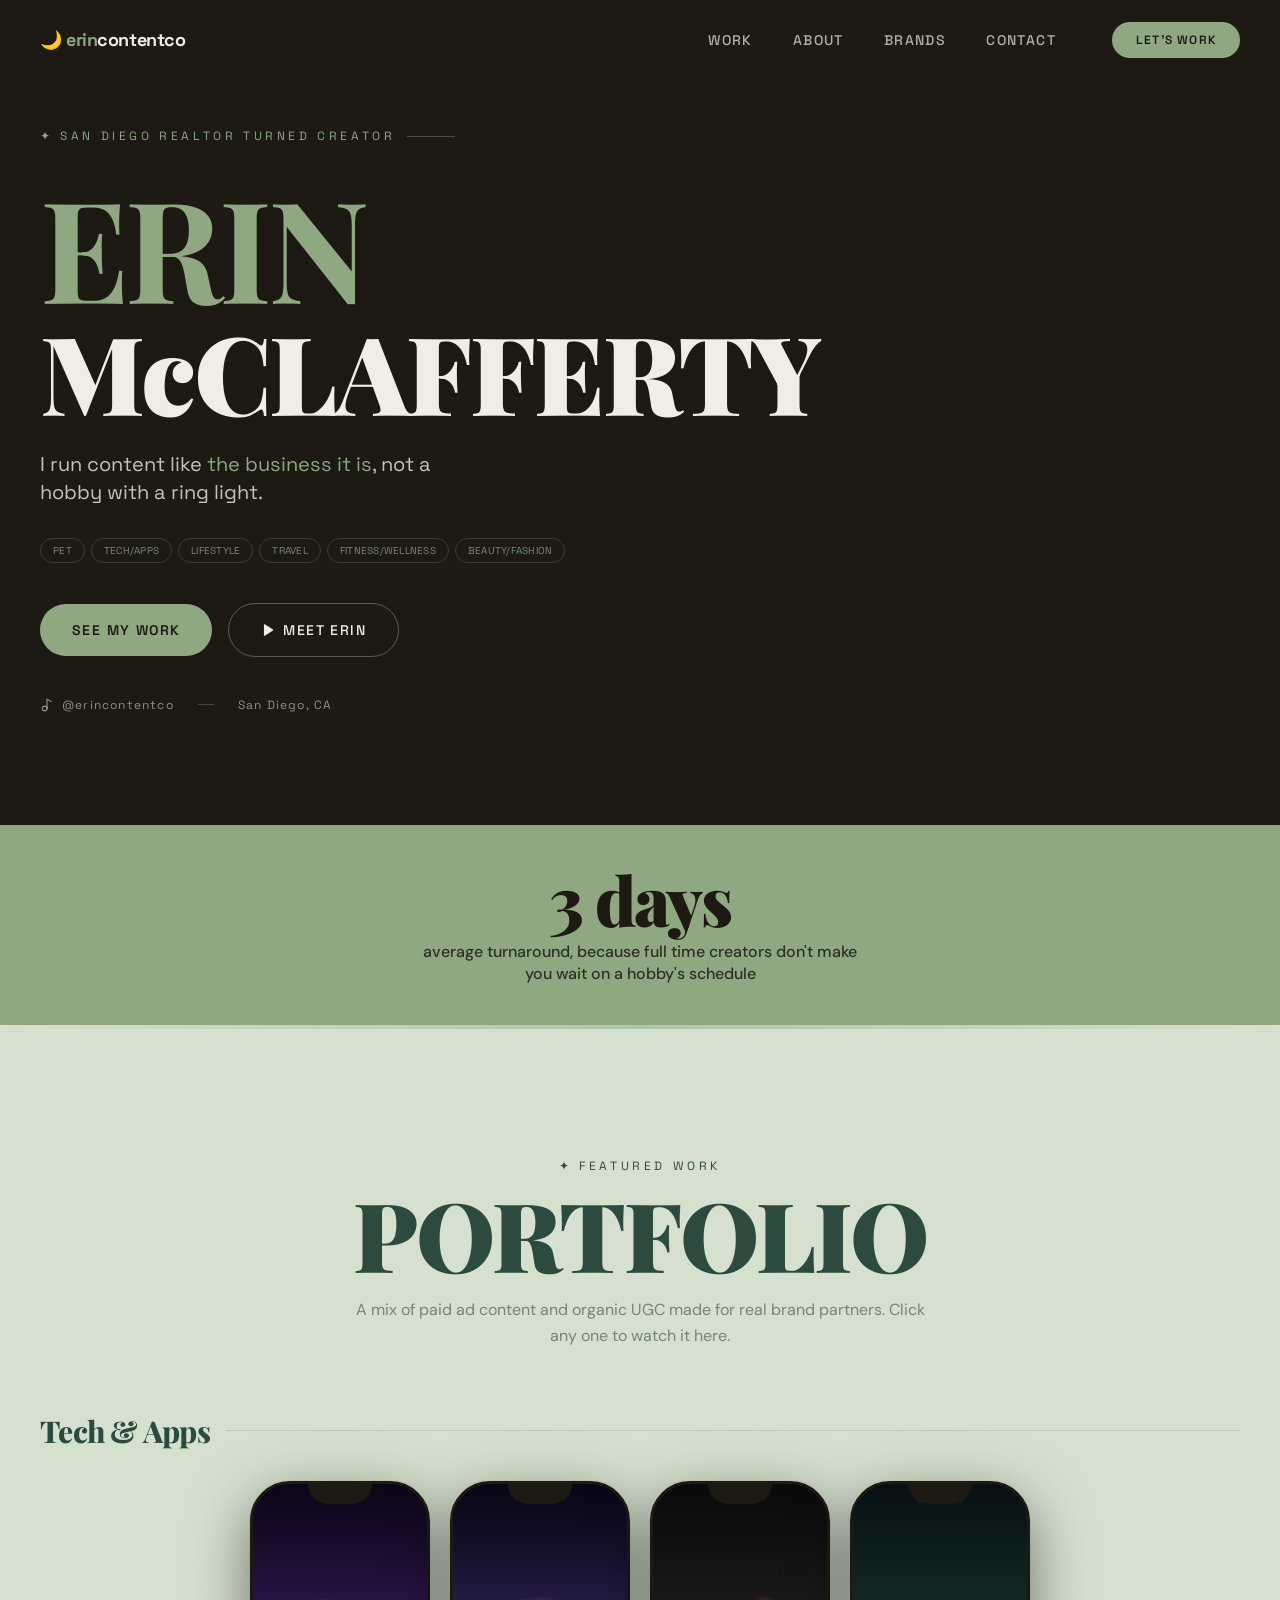
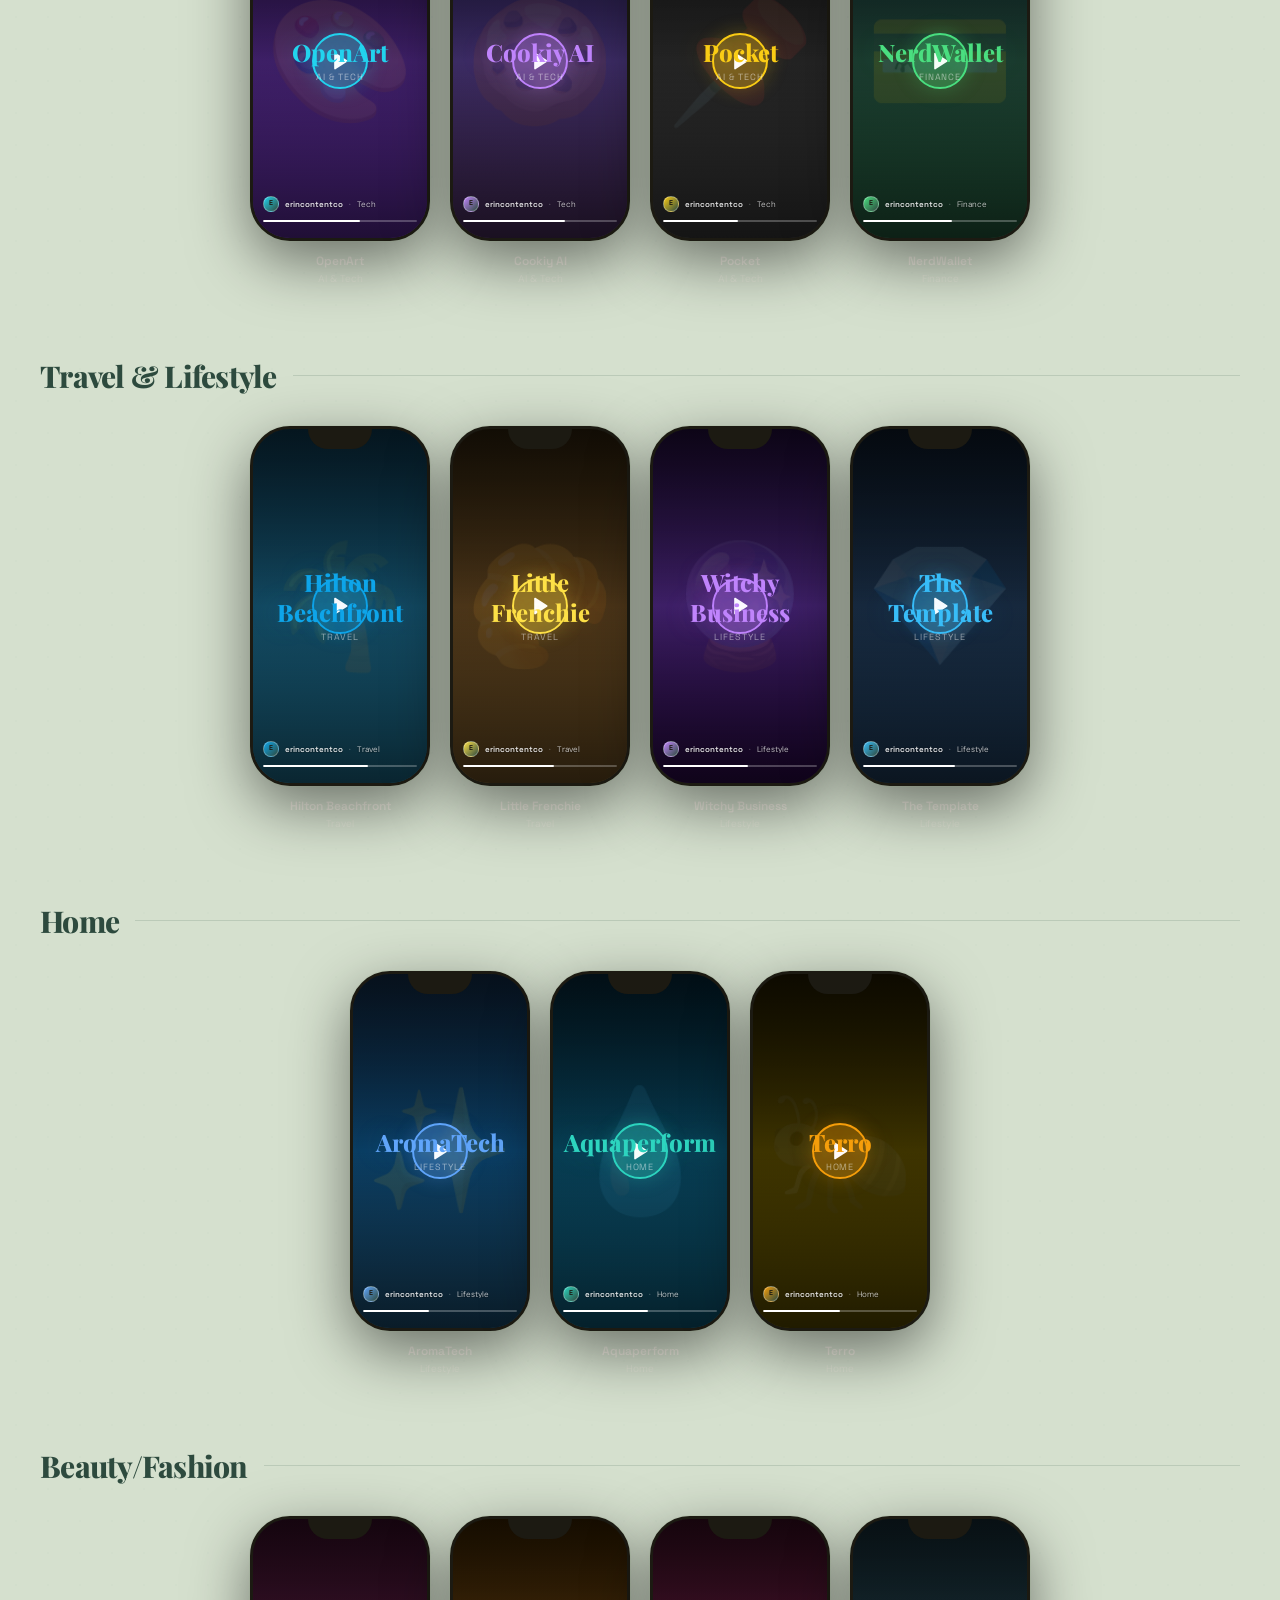
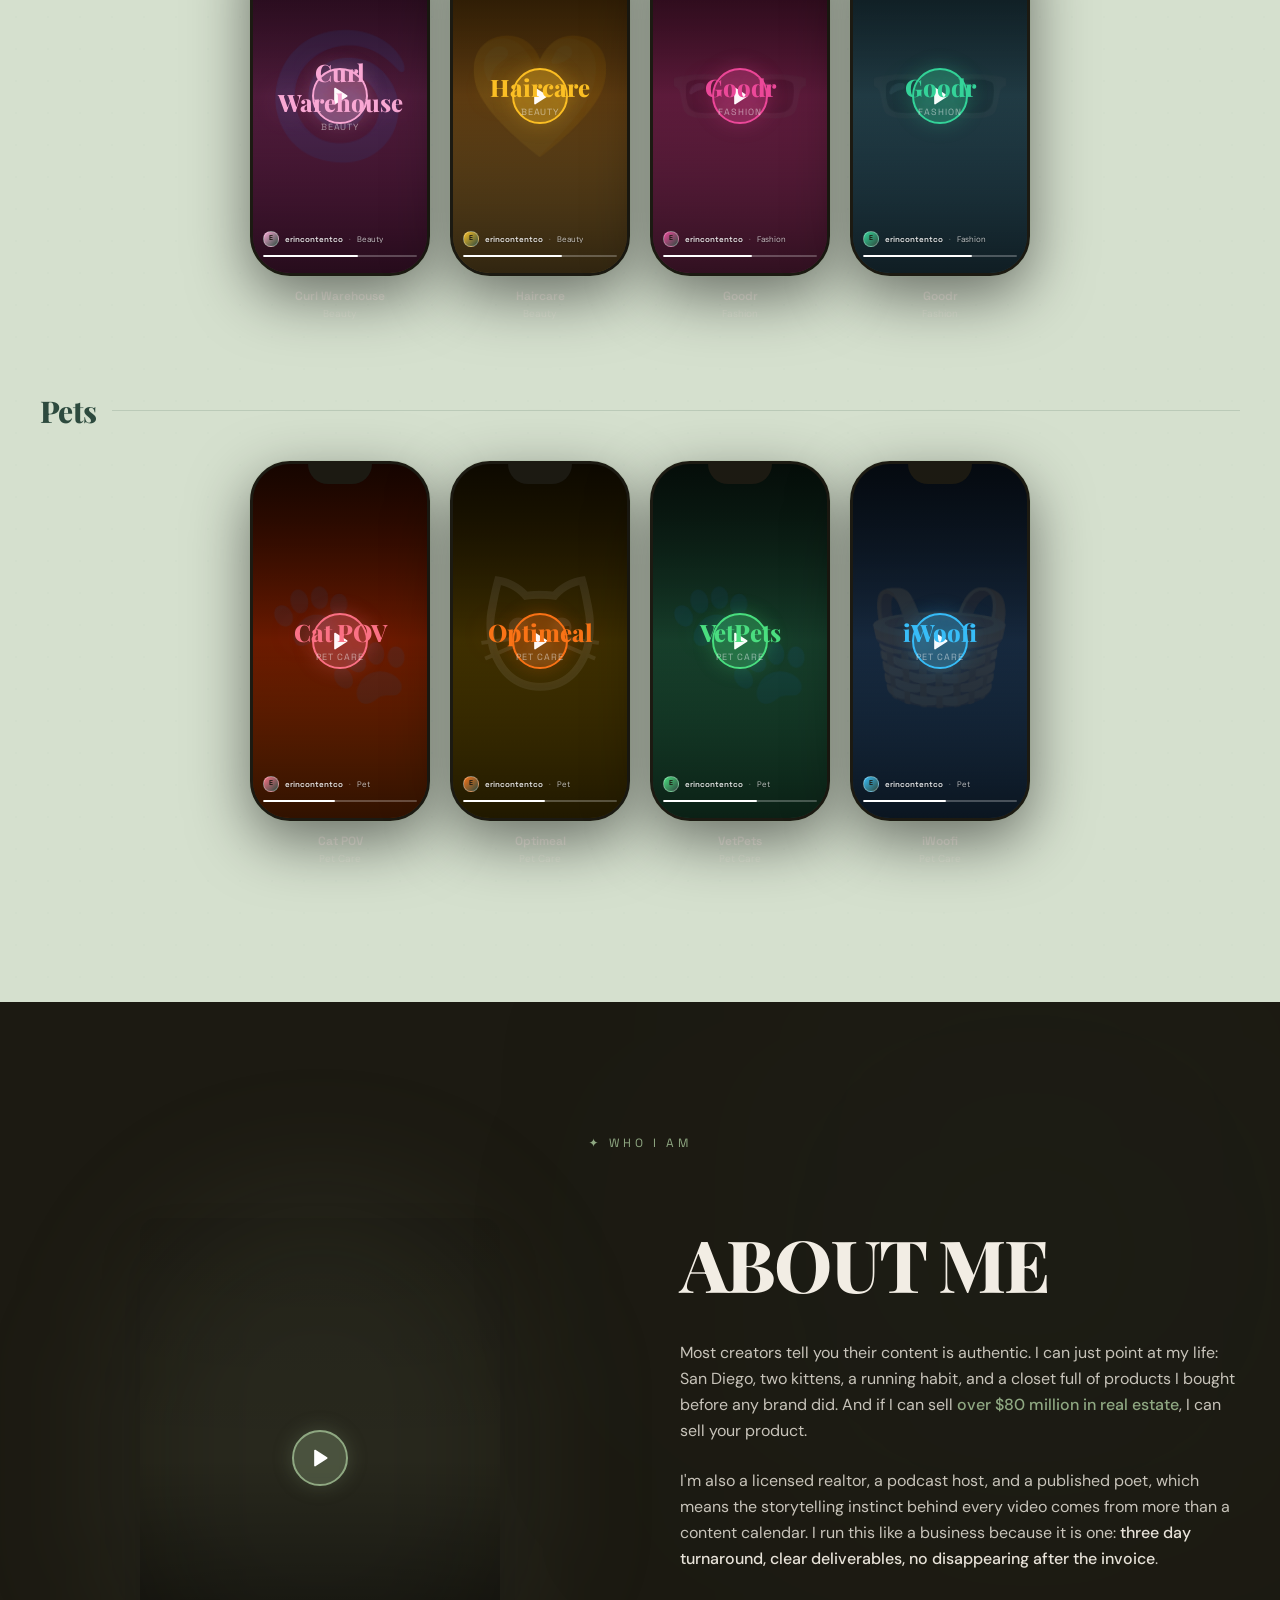
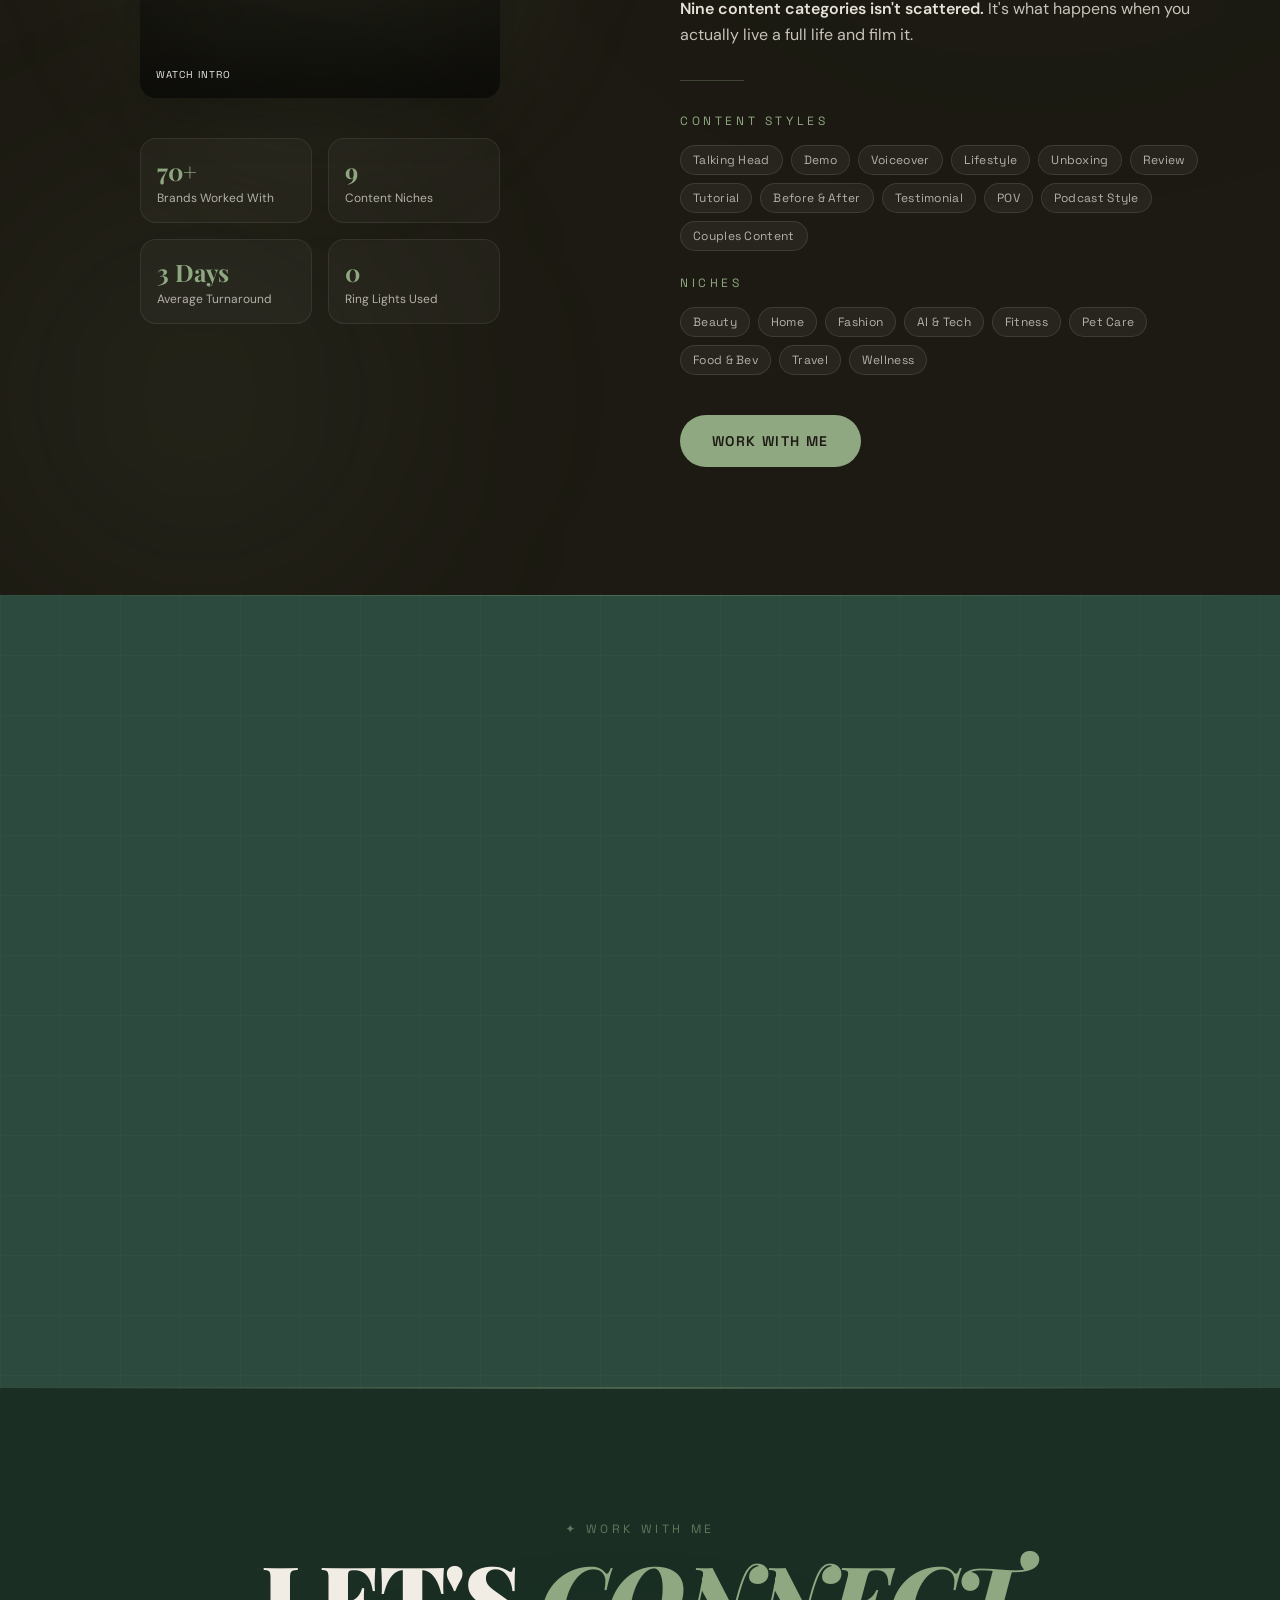
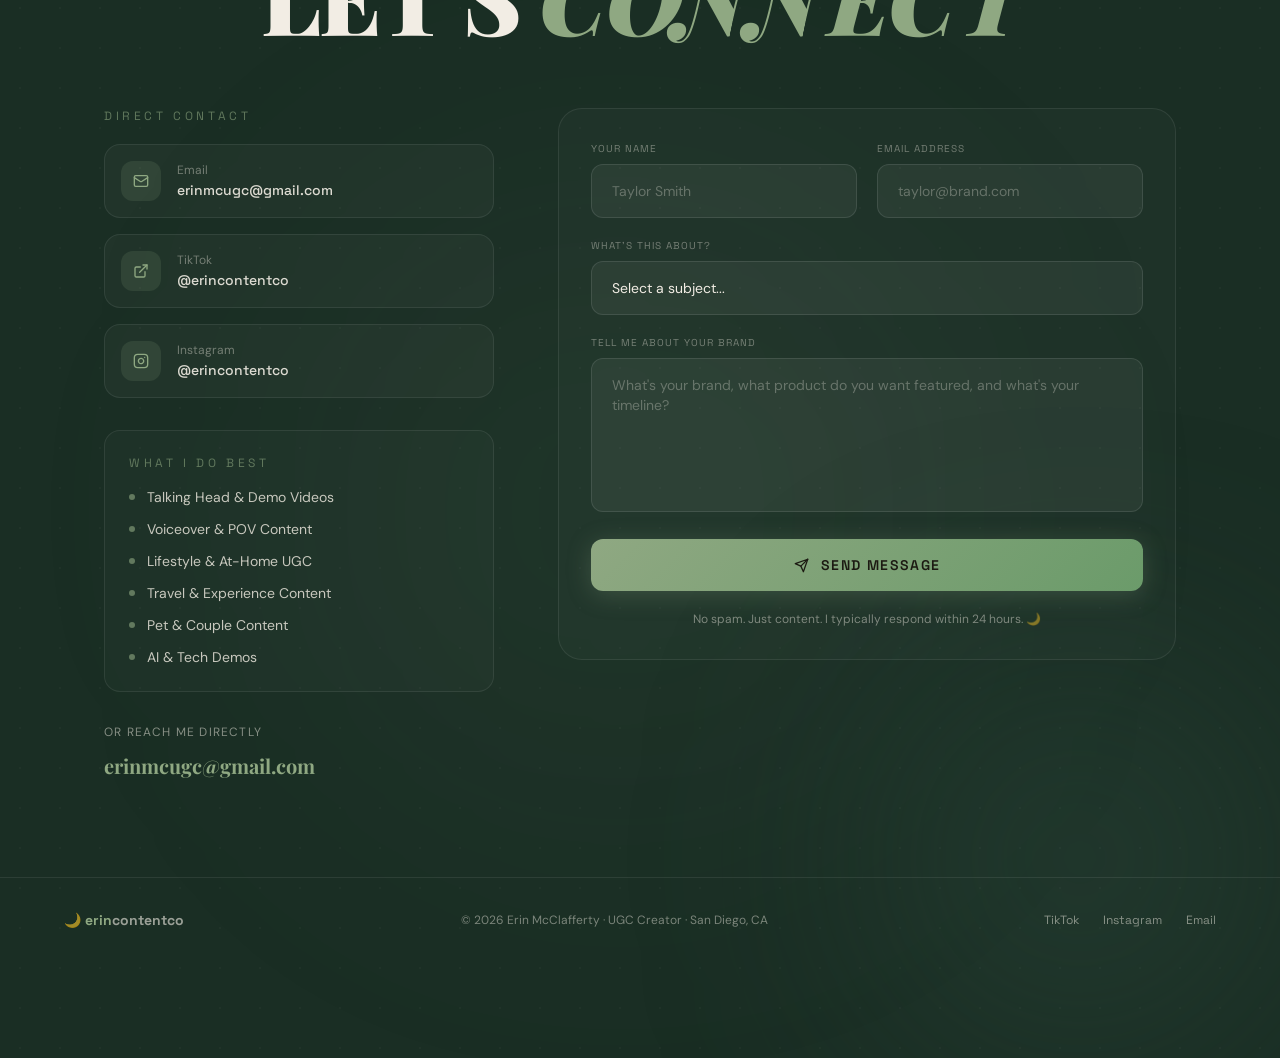
==== commit b7516807: "Deploy: new UGC videos, looping banner hero, intro moved to About" ====
--- a/index.html
+++ b/index.html
@@ -9,8 +9,8 @@
     <link rel="preconnect" href="https://fonts.googleapis.com" />
     <link rel="preconnect" href="https://fonts.gstatic.com" crossorigin />
     <link href="https://fonts.googleapis.com/css2?family=Playfair+Display:ital,wght@0,400;0,600;0,700;0,800;0,900;1,400;1,700&family=DM+Sans:wght@300;400;500;600&family=Space+Grotesk:wght@400;500;600;700&display=swap" rel="stylesheet" />
-    <script type="module" crossorigin src="/assets/index-DPoctJRC.js"></script>
-    <link rel="stylesheet" crossorigin href="/assets/index-Cky61AsT.css">
+    <script type="module" crossorigin src="/assets/index-D_ziG6DH.js"></script>
+    <link rel="stylesheet" crossorigin href="/assets/index-B-jAqlxK.css">
   </head>
   <body>
     <div id="root"></div>
--- a/assets/index-B-jAqlxK.css
+++ b/assets/index-B-jAqlxK.css
@@ -0,0 +1 @@
+*,:before,:after{--tw-border-spacing-x: 0;--tw-border-spacing-y: 0;--tw-translate-x: 0;--tw-translate-y: 0;--tw-rotate: 0;--tw-skew-x: 0;--tw-skew-y: 0;--tw-scale-x: 1;--tw-scale-y: 1;--tw-pan-x: ;--tw-pan-y: ;--tw-pinch-zoom: ;--tw-scroll-snap-strictness: proximity;--tw-gradient-from-position: ;--tw-gradient-via-position: ;--tw-gradient-to-position: ;--tw-ordinal: ;--tw-slashed-zero: ;--tw-numeric-figure: ;--tw-numeric-spacing: ;--tw-numeric-fraction: ;--tw-ring-inset: ;--tw-ring-offset-width: 0px;--tw-ring-offset-color: #fff;--tw-ring-color: rgb(59 130 246 / .5);--tw-ring-offset-shadow: 0 0 #0000;--tw-ring-shadow: 0 0 #0000;--tw-shadow: 0 0 #0000;--tw-shadow-colored: 0 0 #0000;--tw-blur: ;--tw-brightness: ;--tw-contrast: ;--tw-grayscale: ;--tw-hue-rotate: ;--tw-invert: ;--tw-saturate: ;--tw-sepia: ;--tw-drop-shadow: ;--tw-backdrop-blur: ;--tw-backdrop-brightness: ;--tw-backdrop-contrast: ;--tw-backdrop-grayscale: ;--tw-backdrop-hue-rotate: ;--tw-backdrop-invert: ;--tw-backdrop-opacity: ;--tw-backdrop-saturate: ;--tw-backdrop-sepia: ;--tw-contain-size: ;--tw-contain-layout: ;--tw-contain-paint: ;--tw-contain-style: }::backdrop{--tw-border-spacing-x: 0;--tw-border-spacing-y: 0;--tw-translate-x: 0;--tw-translate-y: 0;--tw-rotate: 0;--tw-skew-x: 0;--tw-skew-y: 0;--tw-scale-x: 1;--tw-scale-y: 1;--tw-pan-x: ;--tw-pan-y: ;--tw-pinch-zoom: ;--tw-scroll-snap-strictness: proximity;--tw-gradient-from-position: ;--tw-gradient-via-position: ;--tw-gradient-to-position: ;--tw-ordinal: ;--tw-slashed-zero: ;--tw-numeric-figure: ;--tw-numeric-spacing: ;--tw-numeric-fraction: ;--tw-ring-inset: ;--tw-ring-offset-width: 0px;--tw-ring-offset-color: #fff;--tw-ring-color: rgb(59 130 246 / .5);--tw-ring-offset-shadow: 0 0 #0000;--tw-ring-shadow: 0 0 #0000;--tw-shadow: 0 0 #0000;--tw-shadow-colored: 0 0 #0000;--tw-blur: ;--tw-brightness: ;--tw-contrast: ;--tw-grayscale: ;--tw-hue-rotate: ;--tw-invert: ;--tw-saturate: ;--tw-sepia: ;--tw-drop-shadow: ;--tw-backdrop-blur: ;--tw-backdrop-brightness: ;--tw-backdrop-contrast: ;--tw-backdrop-grayscale: ;--tw-backdrop-hue-rotate: ;--tw-backdrop-invert: ;--tw-backdrop-opacity: ;--tw-backdrop-saturate: ;--tw-backdrop-sepia: ;--tw-contain-size: ;--tw-contain-layout: ;--tw-contain-paint: ;--tw-contain-style: }*,:before,:after{box-sizing:border-box;border-width:0;border-style:solid;border-color:#e5e7eb}:before,:after{--tw-content: ""}html,:host{line-height:1.5;-webkit-text-size-adjust:100%;-moz-tab-size:4;-o-tab-size:4;tab-size:4;font-family:DM Sans,system-ui,sans-serif;font-feature-settings:normal;font-variation-settings:normal;-webkit-tap-highlight-color:transparent}body{margin:0;line-height:inherit}hr{height:0;color:inherit;border-top-width:1px}abbr:where([title]){-webkit-text-decoration:underline dotted;text-decoration:underline dotted}h1,h2,h3,h4,h5,h6{font-size:inherit;font-weight:inherit}a{color:inherit;text-decoration:inherit}b,strong{font-weight:bolder}code,kbd,samp,pre{font-family:ui-monospace,SFMono-Regular,Menlo,Monaco,Consolas,Liberation Mono,Courier New,monospace;font-feature-settings:normal;font-variation-settings:normal;font-size:1em}small{font-size:80%}sub,sup{font-size:75%;line-height:0;position:relative;vertical-align:baseline}sub{bottom:-.25em}sup{top:-.5em}table{text-indent:0;border-color:inherit;border-collapse:collapse}button,input,optgroup,select,textarea{font-family:inherit;font-feature-settings:inherit;font-variation-settings:inherit;font-size:100%;font-weight:inherit;line-height:inherit;letter-spacing:inherit;color:inherit;margin:0;padding:0}button,select{text-transform:none}button,input:where([type=button]),input:where([type=reset]),input:where([type=submit]){-webkit-appearance:button;background-color:transparent;background-image:none}:-moz-focusring{outline:auto}:-moz-ui-invalid{box-shadow:none}progress{vertical-align:baseline}::-webkit-inner-spin-button,::-webkit-outer-spin-button{height:auto}[type=search]{-webkit-appearance:textfield;outline-offset:-2px}::-webkit-search-decoration{-webkit-appearance:none}::-webkit-file-upload-button{-webkit-appearance:button;font:inherit}summary{display:list-item}blockquote,dl,dd,h1,h2,h3,h4,h5,h6,hr,figure,p,pre{margin:0}fieldset{margin:0;padding:0}legend{padding:0}ol,ul,menu{list-style:none;margin:0;padding:0}dialog{padding:0}textarea{resize:vertical}input::-moz-placeholder,textarea::-moz-placeholder{opacity:1;color:#9ca3af}input::placeholder,textarea::placeholder{opacity:1;color:#9ca3af}button,[role=button]{cursor:pointer}:disabled{cursor:default}img,svg,video,canvas,audio,iframe,embed,object{display:block;vertical-align:middle}img,video{max-width:100%;height:auto}[hidden]:where(:not([hidden=until-found])){display:none}*{box-sizing:border-box}html{scroll-behavior:smooth;-webkit-font-smoothing:antialiased;-moz-osx-font-smoothing:grayscale}body{--tw-bg-opacity: 1;background-color:rgb(28 26 18 / var(--tw-bg-opacity, 1));font-family:DM Sans,system-ui,sans-serif;--tw-text-opacity: 1;color:rgb(242 237 228 / var(--tw-text-opacity, 1));overflow-x:hidden}::-moz-selection{background:#8fa88259;color:#f2ede4}::selection{background:#8fa88259;color:#f2ede4}::-webkit-scrollbar{width:6px}::-webkit-scrollbar-track{--tw-bg-opacity: 1;background-color:rgb(28 26 18 / var(--tw-bg-opacity, 1))}::-webkit-scrollbar-thumb{border-radius:9999px;--tw-bg-opacity: 1;background-color:rgb(143 168 130 / var(--tw-bg-opacity, 1))}.section-label{font-family:Space Grotesk,system-ui,sans-serif;font-size:.75rem;line-height:1rem;text-transform:uppercase;letter-spacing:.3em;--tw-text-opacity: 1;color:rgb(143 168 130 / var(--tw-text-opacity, 1))}.nav-link{font-family:Space Grotesk,system-ui,sans-serif;font-size:.875rem;line-height:1.25rem;font-weight:500;text-transform:uppercase;letter-spacing:.1em;color:#f2ede4b3;transition-property:color,background-color,border-color,text-decoration-color,fill,stroke;transition-timing-function:cubic-bezier(.4,0,.2,1);transition-duration:.2s}.nav-link:hover{--tw-text-opacity: 1;color:rgb(242 237 228 / var(--tw-text-opacity, 1))}.btn-primary{display:inline-flex;align-items:center;gap:.5rem;border-radius:9999px;--tw-bg-opacity: 1;background-color:rgb(143 168 130 / var(--tw-bg-opacity, 1));padding:1rem 2rem;font-family:Space Grotesk,system-ui,sans-serif;font-size:.875rem;line-height:1.25rem;font-weight:600;text-transform:uppercase;letter-spacing:.1em;--tw-text-opacity: 1;color:rgb(28 26 18 / var(--tw-text-opacity, 1));transition-property:all;transition-timing-function:cubic-bezier(.4,0,.2,1);transition-duration:.3s}.btn-primary:hover{--tw-scale-x: 1.05;--tw-scale-y: 1.05;transform:translate(var(--tw-translate-x),var(--tw-translate-y)) rotate(var(--tw-rotate)) skew(var(--tw-skew-x)) skewY(var(--tw-skew-y)) scaleX(var(--tw-scale-x)) scaleY(var(--tw-scale-y));--tw-bg-opacity: 1;background-color:rgb(242 237 228 / var(--tw-bg-opacity, 1));--tw-shadow: 0 10px 15px -3px rgb(0 0 0 / .1), 0 4px 6px -4px rgb(0 0 0 / .1);--tw-shadow-colored: 0 10px 15px -3px var(--tw-shadow-color), 0 4px 6px -4px var(--tw-shadow-color);box-shadow:var(--tw-ring-offset-shadow, 0 0 #0000),var(--tw-ring-shadow, 0 0 #0000),var(--tw-shadow);--tw-shadow-color: rgb(143 168 130 / .2);--tw-shadow: var(--tw-shadow-colored)}.btn-outline{display:inline-flex;align-items:center;gap:.5rem;border-radius:9999px;border-width:1px;border-color:#f2ede44d;padding:1rem 2rem;font-family:Space Grotesk,system-ui,sans-serif;font-size:.875rem;line-height:1.25rem;font-weight:500;text-transform:uppercase;letter-spacing:.1em;--tw-text-opacity: 1;color:rgb(242 237 228 / var(--tw-text-opacity, 1));transition-property:all;transition-timing-function:cubic-bezier(.4,0,.2,1);transition-duration:.3s}.btn-outline:hover{--tw-border-opacity: 1;border-color:rgb(143 168 130 / var(--tw-border-opacity, 1));--tw-text-opacity: 1;color:rgb(143 168 130 / var(--tw-text-opacity, 1))}.phone-frame{position:relative;border-radius:40px;border:3.5px solid #1C1A12;overflow:hidden;box-shadow:0 0 0 1px #8fa88226,0 20px 60px #00000080,inset 0 0 0 1px #ffffff0d;background:#0a0a0a;transition:transform .4s ease,box-shadow .4s ease}.phone-frame:hover{transform:translateY(-8px) scale(1.02);box-shadow:0 0 0 1px #8fa8824d,0 30px 80px #0009,0 0 40px #8fa88214}.phone-notch{position:absolute;top:0;left:50%;transform:translate(-50%);width:88px;height:28px;background:#1c1a12;border-radius:0 0 20px 20px;z-index:20}.phone-side-btn{position:absolute;right:-5px;top:80px;width:4px;height:32px;background:#1c1a12;border-radius:2px}.phone-side-btn:before{content:"";position:absolute;top:44px;width:4px;height:20px;background:#1c1a12;border-radius:2px}.tiktok-progress{height:2px;background:#ffffff40;border-radius:1px;overflow:hidden}.tiktok-progress-fill{height:100%;background:#fff;border-radius:1px}.shimmer-card{position:relative;overflow:hidden}.shimmer-card:after{content:"";position:absolute;top:0;right:0;bottom:0;left:0;background:linear-gradient(105deg,transparent 40%,rgba(255,255,255,.06) 50%,transparent 60%);transform:translate(-100%);transition:transform .6s ease}.shimmer-card:hover:after{transform:translate(100%)}.form-input{width:100%;border-radius:.75rem;border-width:1px;border-color:#ffffff1a;background-color:#ffffff0d;padding:1rem 1.25rem;font-family:DM Sans,system-ui,sans-serif;font-size:.875rem;line-height:1.25rem;--tw-text-opacity: 1;color:rgb(242 237 228 / var(--tw-text-opacity, 1))}.form-input::-moz-placeholder{color:#f2ede44d}.form-input::placeholder{color:#f2ede44d}.form-input{transition-property:all;transition-timing-function:cubic-bezier(.4,0,.2,1);transition-duration:.2s}.form-input:focus{border-color:#8fa88299;background-color:#ffffff14;outline:2px solid transparent;outline-offset:2px;box-shadow:0 0 0 3px #8fa8821a}@keyframes marquee{0%{transform:translate(0)}to{transform:translate(-50%)}}.marquee-track{animation:marquee 25s linear infinite}.marquee-track:hover{animation-play-state:paused}.pointer-events-none{pointer-events:none}.pointer-events-auto{pointer-events:auto}.invisible{visibility:hidden}.fixed{position:fixed}.absolute{position:absolute}.relative{position:relative}.inset-0{top:0;right:0;bottom:0;left:0}.-bottom-1{bottom:-.25rem}.bottom-0{bottom:0}.bottom-10{bottom:2.5rem}.bottom-4{bottom:1rem}.bottom-8{bottom:2rem}.left-0{left:0}.left-1\/2{left:50%}.left-1\/4{left:25%}.left-2\.5{left:.625rem}.left-4{left:1rem}.right-0{right:0}.right-2\.5{right:.625rem}.right-4{right:1rem}.top-0{top:0}.top-1\/3{top:33.333333%}.z-10{z-index:10}.z-40{z-index:40}.z-50{z-index:50}.mx-2{margin-left:.5rem;margin-right:.5rem}.mx-auto{margin-left:auto;margin-right:auto}.my-8{margin-top:2rem;margin-bottom:2rem}.mb-0\.5{margin-bottom:.125rem}.mb-14{margin-bottom:3.5rem}.mb-16{margin-bottom:4rem}.mb-2{margin-bottom:.5rem}.mb-3{margin-bottom:.75rem}.mb-4{margin-bottom:1rem}.mb-5{margin-bottom:1.25rem}.mb-6{margin-bottom:1.5rem}.mb-8{margin-bottom:2rem}.ml-4{margin-left:1rem}.mt-0\.5{margin-top:.125rem}.mt-1{margin-top:.25rem}.mt-10{margin-top:2.5rem}.mt-14{margin-top:3.5rem}.mt-16{margin-top:4rem}.mt-2{margin-top:.5rem}.mt-24{margin-top:6rem}.mt-3{margin-top:.75rem}.mt-4{margin-top:1rem}.mt-6{margin-top:1.5rem}.mt-8{margin-top:2rem}.block{display:block}.flex{display:flex}.inline-flex{display:inline-flex}.grid{display:grid}.hidden{display:none}.aspect-\[3\/4\]{aspect-ratio:3/4}.h-1{height:.25rem}.h-1\.5{height:.375rem}.h-10{height:2.5rem}.h-14{height:3.5rem}.h-16{height:4rem}.h-2{height:.5rem}.h-20{height:5rem}.h-4{height:1rem}.h-\[400px\]{height:400px}.h-\[500px\]{height:500px}.h-\[600px\]{height:600px}.h-full{height:100%}.h-px{height:1px}.min-h-screen{min-height:100vh}.w-0{width:0px}.w-1\.5{width:.375rem}.w-10{width:2.5rem}.w-12{width:3rem}.w-14{width:3.5rem}.w-16{width:4rem}.w-2{width:.5rem}.w-20{width:5rem}.w-4{width:1rem}.w-\[280px\]{width:280px}.w-\[400px\]{width:400px}.w-\[500px\]{width:500px}.w-\[600px\]{width:600px}.w-full{width:100%}.max-w-2xl{max-width:42rem}.max-w-6xl{max-width:72rem}.max-w-7xl{max-width:80rem}.max-w-md{max-width:28rem}.max-w-sm{max-width:24rem}.max-w-xl{max-width:36rem}.flex-1{flex:1 1 0%}.flex-shrink-0{flex-shrink:0}.-translate-x-1\/2{--tw-translate-x: -50%;transform:translate(var(--tw-translate-x),var(--tw-translate-y)) rotate(var(--tw-rotate)) skew(var(--tw-skew-x)) skewY(var(--tw-skew-y)) scaleX(var(--tw-scale-x)) scaleY(var(--tw-scale-y))}.-translate-x-10{--tw-translate-x: -2.5rem;transform:translate(var(--tw-translate-x),var(--tw-translate-y)) rotate(var(--tw-rotate)) skew(var(--tw-skew-x)) skewY(var(--tw-skew-y)) scaleX(var(--tw-scale-x)) scaleY(var(--tw-scale-y))}.-translate-x-12{--tw-translate-x: -3rem;transform:translate(var(--tw-translate-x),var(--tw-translate-y)) rotate(var(--tw-rotate)) skew(var(--tw-skew-x)) skewY(var(--tw-skew-y)) scaleX(var(--tw-scale-x)) scaleY(var(--tw-scale-y))}.translate-x-0{--tw-translate-x: 0px;transform:translate(var(--tw-translate-x),var(--tw-translate-y)) rotate(var(--tw-rotate)) skew(var(--tw-skew-x)) skewY(var(--tw-skew-y)) scaleX(var(--tw-scale-x)) scaleY(var(--tw-scale-y))}.translate-x-10{--tw-translate-x: 2.5rem;transform:translate(var(--tw-translate-x),var(--tw-translate-y)) rotate(var(--tw-rotate)) skew(var(--tw-skew-x)) skewY(var(--tw-skew-y)) scaleX(var(--tw-scale-x)) scaleY(var(--tw-scale-y))}.translate-x-12{--tw-translate-x: 3rem;transform:translate(var(--tw-translate-x),var(--tw-translate-y)) rotate(var(--tw-rotate)) skew(var(--tw-skew-x)) skewY(var(--tw-skew-y)) scaleX(var(--tw-scale-x)) scaleY(var(--tw-scale-y))}.translate-y-0{--tw-translate-y: 0px;transform:translate(var(--tw-translate-x),var(--tw-translate-y)) rotate(var(--tw-rotate)) skew(var(--tw-skew-x)) skewY(var(--tw-skew-y)) scaleX(var(--tw-scale-x)) scaleY(var(--tw-scale-y))}.translate-y-10{--tw-translate-y: 2.5rem;transform:translate(var(--tw-translate-x),var(--tw-translate-y)) rotate(var(--tw-rotate)) skew(var(--tw-skew-x)) skewY(var(--tw-skew-y)) scaleX(var(--tw-scale-x)) scaleY(var(--tw-scale-y))}.translate-y-12{--tw-translate-y: 3rem;transform:translate(var(--tw-translate-x),var(--tw-translate-y)) rotate(var(--tw-rotate)) skew(var(--tw-skew-x)) skewY(var(--tw-skew-y)) scaleX(var(--tw-scale-x)) scaleY(var(--tw-scale-y))}.translate-y-4{--tw-translate-y: 1rem;transform:translate(var(--tw-translate-x),var(--tw-translate-y)) rotate(var(--tw-rotate)) skew(var(--tw-skew-x)) skewY(var(--tw-skew-y)) scaleX(var(--tw-scale-x)) scaleY(var(--tw-scale-y))}.translate-y-6{--tw-translate-y: 1.5rem;transform:translate(var(--tw-translate-x),var(--tw-translate-y)) rotate(var(--tw-rotate)) skew(var(--tw-skew-x)) skewY(var(--tw-skew-y)) scaleX(var(--tw-scale-x)) scaleY(var(--tw-scale-y))}.translate-y-8{--tw-translate-y: 2rem;transform:translate(var(--tw-translate-x),var(--tw-translate-y)) rotate(var(--tw-rotate)) skew(var(--tw-skew-x)) skewY(var(--tw-skew-y)) scaleX(var(--tw-scale-x)) scaleY(var(--tw-scale-y))}.scale-110{--tw-scale-x: 1.1;--tw-scale-y: 1.1;transform:translate(var(--tw-translate-x),var(--tw-translate-y)) rotate(var(--tw-rotate)) skew(var(--tw-skew-x)) skewY(var(--tw-skew-y)) scaleX(var(--tw-scale-x)) scaleY(var(--tw-scale-y))}.transform{transform:translate(var(--tw-translate-x),var(--tw-translate-y)) rotate(var(--tw-rotate)) skew(var(--tw-skew-x)) skewY(var(--tw-skew-y)) scaleX(var(--tw-scale-x)) scaleY(var(--tw-scale-y))}@keyframes scrollBounce{0%,to{transform:translateY(0);opacity:.6}50%{transform:translateY(8px);opacity:1}}.animate-scroll-bounce{animation:scrollBounce 2s ease-in-out infinite}@keyframes spin{to{transform:rotate(360deg)}}.animate-spin{animation:spin 1s linear infinite}.cursor-default{cursor:default}.cursor-pointer{cursor:pointer}.select-none{-webkit-user-select:none;-moz-user-select:none;user-select:none}.resize-none{resize:none}.appearance-none{-webkit-appearance:none;-moz-appearance:none;appearance:none}.grid-cols-2{grid-template-columns:repeat(2,minmax(0,1fr))}.flex-col{flex-direction:column}.flex-wrap{flex-wrap:wrap}.flex-nowrap{flex-wrap:nowrap}.items-start{align-items:flex-start}.items-center{align-items:center}.justify-center{justify-content:center}.justify-between{justify-content:space-between}.gap-1\.5{gap:.375rem}.gap-10{gap:2.5rem}.gap-12{gap:3rem}.gap-16{gap:4rem}.gap-2{gap:.5rem}.gap-3{gap:.75rem}.gap-4{gap:1rem}.gap-5{gap:1.25rem}.gap-6{gap:1.5rem}.space-y-3>:not([hidden])~:not([hidden]){--tw-space-y-reverse: 0;margin-top:calc(.75rem * calc(1 - var(--tw-space-y-reverse)));margin-bottom:calc(.75rem * var(--tw-space-y-reverse))}.space-y-4>:not([hidden])~:not([hidden]){--tw-space-y-reverse: 0;margin-top:calc(1rem * calc(1 - var(--tw-space-y-reverse)));margin-bottom:calc(1rem * var(--tw-space-y-reverse))}.space-y-5>:not([hidden])~:not([hidden]){--tw-space-y-reverse: 0;margin-top:calc(1.25rem * calc(1 - var(--tw-space-y-reverse)));margin-bottom:calc(1.25rem * var(--tw-space-y-reverse))}.space-y-6>:not([hidden])~:not([hidden]){--tw-space-y-reverse: 0;margin-top:calc(1.5rem * calc(1 - var(--tw-space-y-reverse)));margin-bottom:calc(1.5rem * var(--tw-space-y-reverse))}.space-y-8>:not([hidden])~:not([hidden]){--tw-space-y-reverse: 0;margin-top:calc(2rem * calc(1 - var(--tw-space-y-reverse)));margin-bottom:calc(2rem * var(--tw-space-y-reverse))}.overflow-hidden{overflow:hidden}.overflow-x-auto{overflow-x:auto}.truncate{overflow:hidden;text-overflow:ellipsis;white-space:nowrap}.whitespace-nowrap{white-space:nowrap}.rounded-2xl{border-radius:1rem}.rounded-3xl{border-radius:1.5rem}.rounded-full{border-radius:9999px}.rounded-xl{border-radius:.75rem}.border{border-width:1px}.border-2{border-width:2px}.border-b{border-bottom-width:1px}.border-t{border-top-width:1px}.border-dark\/30{border-color:#1c1a124d}.border-sage\/20{border-color:#8fa88233}.border-sage\/25{border-color:#8fa88240}.border-white\/10{border-color:#ffffff1a}.border-white\/30{border-color:#ffffff4d}.border-white\/5{border-color:#ffffff0d}.border-white\/8{border-color:#ffffff14}.border-t-dark{--tw-border-opacity: 1;border-top-color:rgb(28 26 18 / var(--tw-border-opacity, 1))}.bg-cream\/20{background-color:#f2ede433}.bg-dark{--tw-bg-opacity: 1;background-color:rgb(28 26 18 / var(--tw-bg-opacity, 1))}.bg-dark\/60{background-color:#1c1a1299}.bg-dark\/80{background-color:#1c1a12cc}.bg-dark\/95{background-color:#1c1a12f2}.bg-forest{--tw-bg-opacity: 1;background-color:rgb(45 74 62 / var(--tw-bg-opacity, 1))}.bg-forest\/10{background-color:#2d4a3e1a}.bg-forest\/15{background-color:#2d4a3e26}.bg-forest\/40{background-color:#2d4a3e66}.bg-lightsage{--tw-bg-opacity: 1;background-color:rgb(213 224 206 / var(--tw-bg-opacity, 1))}.bg-sage{--tw-bg-opacity: 1;background-color:rgb(143 168 130 / var(--tw-bg-opacity, 1))}.bg-sage\/10{background-color:#8fa8821a}.bg-sage\/15{background-color:#8fa88226}.bg-sage\/30{background-color:#8fa8824d}.bg-sage\/40{background-color:#8fa88266}.bg-sage\/6{background-color:#8fa8820f}.bg-sage\/60{background-color:#8fa88299}.bg-sage\/8{background-color:#8fa88214}.bg-transparent{background-color:transparent}.bg-white\/2{background-color:#ffffff05}.bg-white\/3{background-color:#ffffff08}.bg-white\/5{background-color:#ffffff0d}.bg-gradient-to-b{background-image:linear-gradient(to bottom,var(--tw-gradient-stops))}.bg-gradient-to-r{background-image:linear-gradient(to right,var(--tw-gradient-stops))}.from-\[\#031e2b\]{--tw-gradient-from: #031e2b var(--tw-gradient-from-position);--tw-gradient-to: rgb(3 30 43 / 0) var(--tw-gradient-to-position);--tw-gradient-stops: var(--tw-gradient-from), var(--tw-gradient-to)}.from-\[\#0a1420\]{--tw-gradient-from: #0a1420 var(--tw-gradient-from-position);--tw-gradient-to: rgb(10 20 32 / 0) var(--tw-gradient-to-position);--tw-gradient-stops: var(--tw-gradient-from), var(--tw-gradient-to)}.from-\[\#0a1a12\]{--tw-gradient-from: #0a1a12 var(--tw-gradient-from-position);--tw-gradient-to: rgb(10 26 18 / 0) var(--tw-gradient-to-position);--tw-gradient-stops: var(--tw-gradient-from), var(--tw-gradient-to)}.from-\[\#0a2b3d\]{--tw-gradient-from: #0a2b3d var(--tw-gradient-from-position);--tw-gradient-to: rgb(10 43 61 / 0) var(--tw-gradient-to-position);--tw-gradient-stops: var(--tw-gradient-from), var(--tw-gradient-to)}.from-\[\#0d2137\]{--tw-gradient-from: #0d2137 var(--tw-gradient-from-position);--tw-gradient-to: rgb(13 33 55 / 0) var(--tw-gradient-to-position);--tw-gradient-stops: var(--tw-gradient-from), var(--tw-gradient-to)}.from-\[\#0f0c29\]{--tw-gradient-from: #0f0c29 var(--tw-gradient-from-position);--tw-gradient-to: rgb(15 12 41 / 0) var(--tw-gradient-to-position);--tw-gradient-stops: var(--tw-gradient-from), var(--tw-gradient-to)}.from-\[\#0f2027\]{--tw-gradient-from: #0f2027 var(--tw-gradient-from-position);--tw-gradient-to: rgb(15 32 39 / 0) var(--tw-gradient-to-position);--tw-gradient-stops: var(--tw-gradient-from), var(--tw-gradient-to)}.from-\[\#141414\]{--tw-gradient-from: #141414 var(--tw-gradient-from-position);--tw-gradient-to: rgb(20 20 20 / 0) var(--tw-gradient-to-position);--tw-gradient-stops: var(--tw-gradient-from), var(--tw-gradient-to)}.from-\[\#1a0a2e\]{--tw-gradient-from: #1a0a2e var(--tw-gradient-from-position);--tw-gradient-to: rgb(26 10 46 / 0) var(--tw-gradient-to-position);--tw-gradient-stops: var(--tw-gradient-from), var(--tw-gradient-to)}.from-\[\#1a1200\]{--tw-gradient-from: #1a1200 var(--tw-gradient-from-position);--tw-gradient-to: rgb(26 18 0 / 0) var(--tw-gradient-to-position);--tw-gradient-stops: var(--tw-gradient-from), var(--tw-gradient-to)}.from-\[\#1a1400\]{--tw-gradient-from: #1a1400 var(--tw-gradient-from-position);--tw-gradient-to: rgb(26 20 0 / 0) var(--tw-gradient-to-position);--tw-gradient-stops: var(--tw-gradient-from), var(--tw-gradient-to)}.from-\[\#241a0a\]{--tw-gradient-from: #241a0a var(--tw-gradient-from-position);--tw-gradient-to: rgb(36 26 10 / 0) var(--tw-gradient-to-position);--tw-gradient-stops: var(--tw-gradient-from), var(--tw-gradient-to)}.from-\[\#2a0a1e\]{--tw-gradient-from: #2a0a1e var(--tw-gradient-from-position);--tw-gradient-to: rgb(42 10 30 / 0) var(--tw-gradient-to-position);--tw-gradient-stops: var(--tw-gradient-from), var(--tw-gradient-to)}.from-\[\#2c0a00\]{--tw-gradient-from: #2c0a00 var(--tw-gradient-from-position);--tw-gradient-to: rgb(44 10 0 / 0) var(--tw-gradient-to-position);--tw-gradient-stops: var(--tw-gradient-from), var(--tw-gradient-to)}.from-\[\#2c0a1a\]{--tw-gradient-from: #2c0a1a var(--tw-gradient-from-position);--tw-gradient-to: rgb(44 10 26 / 0) var(--tw-gradient-to-position);--tw-gradient-stops: var(--tw-gradient-from), var(--tw-gradient-to)}.from-\[\#2c1a00\]{--tw-gradient-from: #2c1a00 var(--tw-gradient-from-position);--tw-gradient-to: rgb(44 26 0 / 0) var(--tw-gradient-to-position);--tw-gradient-stops: var(--tw-gradient-from), var(--tw-gradient-to)}.from-black\/10{--tw-gradient-from: rgb(0 0 0 / .1) var(--tw-gradient-from-position);--tw-gradient-to: rgb(0 0 0 / 0) var(--tw-gradient-to-position);--tw-gradient-stops: var(--tw-gradient-from), var(--tw-gradient-to)}.from-black\/50{--tw-gradient-from: rgb(0 0 0 / .5) var(--tw-gradient-from-position);--tw-gradient-to: rgb(0 0 0 / 0) var(--tw-gradient-to-position);--tw-gradient-stops: var(--tw-gradient-from), var(--tw-gradient-to)}.from-dark\/70{--tw-gradient-from: rgb(28 26 18 / .7) var(--tw-gradient-from-position);--tw-gradient-to: rgb(28 26 18 / 0) var(--tw-gradient-to-position);--tw-gradient-stops: var(--tw-gradient-from), var(--tw-gradient-to)}.from-transparent{--tw-gradient-from: transparent var(--tw-gradient-from-position);--tw-gradient-to: rgb(0 0 0 / 0) var(--tw-gradient-to-position);--tw-gradient-stops: var(--tw-gradient-from), var(--tw-gradient-to)}.via-\[\#073c52\]{--tw-gradient-to: rgb(7 60 82 / 0) var(--tw-gradient-to-position);--tw-gradient-stops: var(--tw-gradient-from), #073c52 var(--tw-gradient-via-position), var(--tw-gradient-to)}.via-\[\#0a3d62\]{--tw-gradient-to: rgb(10 61 98 / 0) var(--tw-gradient-to-position);--tw-gradient-stops: var(--tw-gradient-from), #0a3d62 var(--tw-gradient-via-position), var(--tw-gradient-to)}.via-\[\#124860\]{--tw-gradient-to: rgb(18 72 96 / 0) var(--tw-gradient-to-position);--tw-gradient-stops: var(--tw-gradient-from), #124860 var(--tw-gradient-via-position), var(--tw-gradient-to)}.via-\[\#16283d\]{--tw-gradient-to: rgb(22 40 61 / 0) var(--tw-gradient-to-position);--tw-gradient-stops: var(--tw-gradient-from), #16283d var(--tw-gradient-via-position), var(--tw-gradient-to)}.via-\[\#163d2a\]{--tw-gradient-to: rgb(22 61 42 / 0) var(--tw-gradient-to-position);--tw-gradient-stops: var(--tw-gradient-from), #163d2a var(--tw-gradient-via-position), var(--tw-gradient-to)}.via-\[\#1a3a2e\]{--tw-gradient-to: rgb(26 58 46 / 0) var(--tw-gradient-to-position);--tw-gradient-stops: var(--tw-gradient-from), #1a3a2e var(--tw-gradient-via-position), var(--tw-gradient-to)}.via-\[\#203a43\]{--tw-gradient-to: rgb(32 58 67 / 0) var(--tw-gradient-to-position);--tw-gradient-stops: var(--tw-gradient-from), #203a43 var(--tw-gradient-via-position), var(--tw-gradient-to)}.via-\[\#232323\]{--tw-gradient-to: rgb(35 35 35 / 0) var(--tw-gradient-to-position);--tw-gradient-stops: var(--tw-gradient-from), #232323 var(--tw-gradient-via-position), var(--tw-gradient-to)}.via-\[\#3b2b63\]{--tw-gradient-to: rgb(59 43 99 / 0) var(--tw-gradient-to-position);--tw-gradient-stops: var(--tw-gradient-from), #3b2b63 var(--tw-gradient-via-position), var(--tw-gradient-to)}.via-\[\#3d1f66\]{--tw-gradient-to: rgb(61 31 102 / 0) var(--tw-gradient-to-position);--tw-gradient-stops: var(--tw-gradient-from), #3d1f66 var(--tw-gradient-via-position), var(--tw-gradient-to)}.via-\[\#3d2e00\]{--tw-gradient-to: rgb(61 46 0 / 0) var(--tw-gradient-to-position);--tw-gradient-stops: var(--tw-gradient-from), #3d2e00 var(--tw-gradient-via-position), var(--tw-gradient-to)}.via-\[\#3d3300\]{--tw-gradient-to: rgb(61 51 0 / 0) var(--tw-gradient-to-position);--tw-gradient-stops: var(--tw-gradient-from), #3d3300 var(--tw-gradient-via-position), var(--tw-gradient-to)}.via-\[\#4a3418\]{--tw-gradient-to: rgb(74 52 24 / 0) var(--tw-gradient-to-position);--tw-gradient-stops: var(--tw-gradient-from), #4a3418 var(--tw-gradient-via-position), var(--tw-gradient-to)}.via-\[\#4e1b3a\]{--tw-gradient-to: rgb(78 27 58 / 0) var(--tw-gradient-to-position);--tw-gradient-stops: var(--tw-gradient-from), #4e1b3a var(--tw-gradient-via-position), var(--tw-gradient-to)}.via-\[\#5c1a3a\]{--tw-gradient-to: rgb(92 26 58 / 0) var(--tw-gradient-to-position);--tw-gradient-stops: var(--tw-gradient-from), #5c1a3a var(--tw-gradient-via-position), var(--tw-gradient-to)}.via-\[\#5c3a10\]{--tw-gradient-to: rgb(92 58 16 / 0) var(--tw-gradient-to-position);--tw-gradient-stops: var(--tw-gradient-from), #5c3a10 var(--tw-gradient-via-position), var(--tw-gradient-to)}.via-\[\#6b1a00\]{--tw-gradient-to: rgb(107 26 0 / 0) var(--tw-gradient-to-position);--tw-gradient-stops: var(--tw-gradient-from), #6b1a00 var(--tw-gradient-via-position), var(--tw-gradient-to)}.via-dark\/20{--tw-gradient-to: rgb(28 26 18 / 0) var(--tw-gradient-to-position);--tw-gradient-stops: var(--tw-gradient-from), rgb(28 26 18 / .2) var(--tw-gradient-via-position), var(--tw-gradient-to)}.via-dark\/40{--tw-gradient-to: rgb(28 26 18 / 0) var(--tw-gradient-to-position);--tw-gradient-stops: var(--tw-gradient-from), rgb(28 26 18 / .4) var(--tw-gradient-via-position), var(--tw-gradient-to)}.via-sage\/30{--tw-gradient-to: rgb(143 168 130 / 0) var(--tw-gradient-to-position);--tw-gradient-stops: var(--tw-gradient-from), rgb(143 168 130 / .3) var(--tw-gradient-via-position), var(--tw-gradient-to)}.via-sage\/40{--tw-gradient-to: rgb(143 168 130 / 0) var(--tw-gradient-to-position);--tw-gradient-stops: var(--tw-gradient-from), rgb(143 168 130 / .4) var(--tw-gradient-via-position), var(--tw-gradient-to)}.via-sage\/50{--tw-gradient-to: rgb(143 168 130 / 0) var(--tw-gradient-to-position);--tw-gradient-stops: var(--tw-gradient-from), rgb(143 168 130 / .5) var(--tw-gradient-via-position), var(--tw-gradient-to)}.via-transparent{--tw-gradient-to: rgb(0 0 0 / 0) var(--tw-gradient-to-position);--tw-gradient-stops: var(--tw-gradient-from), transparent var(--tw-gradient-via-position), var(--tw-gradient-to)}.to-\[\#0e5c7a\]{--tw-gradient-to: #0e5c7a var(--tw-gradient-to-position)}.to-\[\#1b4f72\]{--tw-gradient-to: #1b4f72 var(--tw-gradient-to-position)}.to-\[\#1c6b8a\]{--tw-gradient-to: #1c6b8a var(--tw-gradient-to-position)}.to-\[\#1f3d5c\]{--tw-gradient-to: #1f3d5c var(--tw-gradient-to-position)}.to-\[\#1f5c3d\]{--tw-gradient-to: #1f5c3d var(--tw-gradient-to-position)}.to-\[\#245c3e\]{--tw-gradient-to: #245c3e var(--tw-gradient-to-position)}.to-\[\#2c0a4a\]{--tw-gradient-to: #2c0a4a var(--tw-gradient-to-position)}.to-\[\#2c5364\]{--tw-gradient-to: #2c5364 var(--tw-gradient-to-position)}.to-\[\#3a3a3a\]{--tw-gradient-to: #3a3a3a var(--tw-gradient-to-position)}.to-\[\#4a2e5e\]{--tw-gradient-to: #4a2e5e var(--tw-gradient-to-position)}.to-\[\#5b2a99\]{--tw-gradient-to: #5b2a99 var(--tw-gradient-to-position)}.to-\[\#5c4600\]{--tw-gradient-to: #5c4600 var(--tw-gradient-to-position)}.to-\[\#5c4d00\]{--tw-gradient-to: #5c4d00 var(--tw-gradient-to-position)}.to-\[\#6e2250\]{--tw-gradient-to: #6e2250 var(--tw-gradient-to-position)}.to-\[\#6e5024\]{--tw-gradient-to: #6e5024 var(--tw-gradient-to-position)}.to-\[\#8b2e5c\]{--tw-gradient-to: #8b2e5c var(--tw-gradient-to-position)}.to-\[\#8b3300\]{--tw-gradient-to: #8b3300 var(--tw-gradient-to-position)}.to-\[\#8b6a2e\]{--tw-gradient-to: #8b6a2e var(--tw-gradient-to-position)}.to-black\/60{--tw-gradient-to: rgb(0 0 0 / .6) var(--tw-gradient-to-position)}.to-black\/65{--tw-gradient-to: rgb(0 0 0 / .65) var(--tw-gradient-to-position)}.to-dark{--tw-gradient-to: #1C1A12 var(--tw-gradient-to-position)}.to-dark\/70{--tw-gradient-to: rgb(28 26 18 / .7) var(--tw-gradient-to-position)}.to-transparent{--tw-gradient-to: transparent var(--tw-gradient-to-position)}.object-cover{-o-object-fit:cover;object-fit:cover}.p-2{padding:.5rem}.p-4{padding:1rem}.p-6{padding:1.5rem}.p-8{padding:2rem}.px-10{padding-left:2.5rem;padding-right:2.5rem}.px-3{padding-left:.75rem;padding-right:.75rem}.px-5{padding-left:1.25rem;padding-right:1.25rem}.px-6{padding-left:1.5rem;padding-right:1.5rem}.px-8{padding-left:2rem;padding-right:2rem}.py-1{padding-top:.25rem;padding-bottom:.25rem}.py-1\.5{padding-top:.375rem;padding-bottom:.375rem}.py-10{padding-top:2.5rem;padding-bottom:2.5rem}.py-16{padding-top:4rem;padding-bottom:4rem}.py-2\.5{padding-top:.625rem;padding-bottom:.625rem}.py-24{padding-top:6rem;padding-bottom:6rem}.py-3{padding-top:.75rem;padding-bottom:.75rem}.py-4{padding-top:1rem;padding-bottom:1rem}.pb-2{padding-bottom:.5rem}.pb-24{padding-bottom:6rem}.pt-28{padding-top:7rem}.pt-8{padding-top:2rem}.text-left{text-align:left}.text-center{text-align:center}.font-accent{font-family:Space Grotesk,system-ui,sans-serif}.font-display{font-family:Playfair Display,Georgia,serif}.font-sans{font-family:DM Sans,system-ui,sans-serif}.text-2xl{font-size:1.5rem;line-height:2rem}.text-3xl{font-size:1.875rem;line-height:2.25rem}.text-4xl{font-size:2.25rem;line-height:2.5rem}.text-\[10px\]{font-size:10px}.text-\[120px\]{font-size:120px}.text-\[7px\]{font-size:7px}.text-\[8px\]{font-size:8px}.text-\[9px\]{font-size:9px}.text-\[clamp\(2\.5rem\,6vw\,4\.5rem\)\]{font-size:clamp(2.5rem,6vw,4.5rem)}.text-\[clamp\(2\.8rem\,8vw\,6rem\)\]{font-size:clamp(2.8rem,8vw,6rem)}.text-\[clamp\(2rem\,5vw\,3\.5rem\)\]{font-size:clamp(2rem,5vw,3.5rem)}.text-\[clamp\(3rem\,6\.5vw\,4\.25rem\)\]{font-size:clamp(3rem,6.5vw,4.25rem)}.text-\[clamp\(3rem\,8\.5vw\,7\.5rem\)\]{font-size:clamp(3rem,8.5vw,7.5rem)}.text-\[clamp\(3rem\,8vw\,6rem\)\]{font-size:clamp(3rem,8vw,6rem)}.text-\[clamp\(4rem\,11vw\,9rem\)\]{font-size:clamp(4rem,11vw,9rem)}.text-base{font-size:1rem;line-height:1.5rem}.text-lg{font-size:1.125rem;line-height:1.75rem}.text-sm{font-size:.875rem;line-height:1.25rem}.text-xl{font-size:1.25rem;line-height:1.75rem}.text-xs{font-size:.75rem;line-height:1rem}.font-500{font-weight:500}.font-600{font-weight:600}.font-700{font-weight:700}.font-800{font-weight:800}.font-900{font-weight:900}.uppercase{text-transform:uppercase}.italic{font-style:italic}.leading-none{line-height:1}.leading-relaxed{line-height:1.625}.leading-snug{line-height:1.375}.leading-tight{line-height:1.25}.tracking-\[0\.3em\]{letter-spacing:.3em}.tracking-tight{letter-spacing:-.025em}.tracking-wide{letter-spacing:.025em}.tracking-widest{letter-spacing:.1em}.text-cream{--tw-text-opacity: 1;color:rgb(242 237 228 / var(--tw-text-opacity, 1))}.text-cream\/30{color:#f2ede44d}.text-cream\/40{color:#f2ede466}.text-cream\/45{color:#f2ede473}.text-cream\/50{color:#f2ede480}.text-cream\/55{color:#f2ede48c}.text-cream\/60{color:#f2ede499}.text-cream\/70{color:#f2ede4b3}.text-cream\/75{color:#f2ede4bf}.text-cream\/80{color:#f2ede4cc}.text-cream\/90{color:#f2ede4e6}.text-cream\/95{color:#f2ede4f2}.text-dark{--tw-text-opacity: 1;color:rgb(28 26 18 / var(--tw-text-opacity, 1))}.text-dark\/85{color:#1c1a12d9}.text-forest{--tw-text-opacity: 1;color:rgb(45 74 62 / var(--tw-text-opacity, 1))}.text-forest\/60{color:#2d4a3e99}.text-sage{--tw-text-opacity: 1;color:rgb(143 168 130 / var(--tw-text-opacity, 1))}.text-sage\/60{color:#8fa88299}.text-sage\/80{color:#8fa882cc}.text-white\/50{color:#ffffff80}.text-white\/70{color:#ffffffb3}.text-white\/90{color:#ffffffe6}.underline{text-decoration-line:underline}.opacity-0{opacity:0}.opacity-10{opacity:.1}.opacity-100{opacity:1}.opacity-\[0\.015\]{opacity:.015}.opacity-\[0\.03\]{opacity:.03}.opacity-\[0\.04\]{opacity:.04}.shadow-2xl{--tw-shadow: 0 25px 50px -12px rgb(0 0 0 / .25);--tw-shadow-colored: 0 25px 50px -12px var(--tw-shadow-color);box-shadow:var(--tw-ring-offset-shadow, 0 0 #0000),var(--tw-ring-shadow, 0 0 #0000),var(--tw-shadow)}.shadow-xl{--tw-shadow: 0 20px 25px -5px rgb(0 0 0 / .1), 0 8px 10px -6px rgb(0 0 0 / .1);--tw-shadow-colored: 0 20px 25px -5px var(--tw-shadow-color), 0 8px 10px -6px var(--tw-shadow-color);box-shadow:var(--tw-ring-offset-shadow, 0 0 #0000),var(--tw-ring-shadow, 0 0 #0000),var(--tw-shadow)}.shadow-dark\/40{--tw-shadow-color: rgb(28 26 18 / .4);--tw-shadow: var(--tw-shadow-colored)}.ring{--tw-ring-offset-shadow: var(--tw-ring-inset) 0 0 0 var(--tw-ring-offset-width) var(--tw-ring-offset-color);--tw-ring-shadow: var(--tw-ring-inset) 0 0 0 calc(3px + var(--tw-ring-offset-width)) var(--tw-ring-color);box-shadow:var(--tw-ring-offset-shadow),var(--tw-ring-shadow),var(--tw-shadow, 0 0 #0000)}.blur-3xl{--tw-blur: blur(64px);filter:var(--tw-blur) var(--tw-brightness) var(--tw-contrast) var(--tw-grayscale) var(--tw-hue-rotate) var(--tw-invert) var(--tw-saturate) var(--tw-sepia) var(--tw-drop-shadow)}.blur-\[120px\]{--tw-blur: blur(120px);filter:var(--tw-blur) var(--tw-brightness) var(--tw-contrast) var(--tw-grayscale) var(--tw-hue-rotate) var(--tw-invert) var(--tw-saturate) var(--tw-sepia) var(--tw-drop-shadow)}.blur-\[140px\]{--tw-blur: blur(140px);filter:var(--tw-blur) var(--tw-brightness) var(--tw-contrast) var(--tw-grayscale) var(--tw-hue-rotate) var(--tw-invert) var(--tw-saturate) var(--tw-sepia) var(--tw-drop-shadow)}.blur-\[150px\]{--tw-blur: blur(150px);filter:var(--tw-blur) var(--tw-brightness) var(--tw-contrast) var(--tw-grayscale) var(--tw-hue-rotate) var(--tw-invert) var(--tw-saturate) var(--tw-sepia) var(--tw-drop-shadow)}.filter{filter:var(--tw-blur) var(--tw-brightness) var(--tw-contrast) var(--tw-grayscale) var(--tw-hue-rotate) var(--tw-invert) var(--tw-saturate) var(--tw-sepia) var(--tw-drop-shadow)}.backdrop-blur-sm{--tw-backdrop-blur: blur(4px);-webkit-backdrop-filter:var(--tw-backdrop-blur) var(--tw-backdrop-brightness) var(--tw-backdrop-contrast) var(--tw-backdrop-grayscale) var(--tw-backdrop-hue-rotate) var(--tw-backdrop-invert) var(--tw-backdrop-opacity) var(--tw-backdrop-saturate) var(--tw-backdrop-sepia);backdrop-filter:var(--tw-backdrop-blur) var(--tw-backdrop-brightness) var(--tw-backdrop-contrast) var(--tw-backdrop-grayscale) var(--tw-backdrop-hue-rotate) var(--tw-backdrop-invert) var(--tw-backdrop-opacity) var(--tw-backdrop-saturate) var(--tw-backdrop-sepia)}.backdrop-blur-xl{--tw-backdrop-blur: blur(24px);-webkit-backdrop-filter:var(--tw-backdrop-blur) var(--tw-backdrop-brightness) var(--tw-backdrop-contrast) var(--tw-backdrop-grayscale) var(--tw-backdrop-hue-rotate) var(--tw-backdrop-invert) var(--tw-backdrop-opacity) var(--tw-backdrop-saturate) var(--tw-backdrop-sepia);backdrop-filter:var(--tw-backdrop-blur) var(--tw-backdrop-brightness) var(--tw-backdrop-contrast) var(--tw-backdrop-grayscale) var(--tw-backdrop-hue-rotate) var(--tw-backdrop-invert) var(--tw-backdrop-opacity) var(--tw-backdrop-saturate) var(--tw-backdrop-sepia)}.transition-all{transition-property:all;transition-timing-function:cubic-bezier(.4,0,.2,1);transition-duration:.15s}.transition-colors{transition-property:color,background-color,border-color,text-decoration-color,fill,stroke;transition-timing-function:cubic-bezier(.4,0,.2,1);transition-duration:.15s}.transition-opacity{transition-property:opacity;transition-timing-function:cubic-bezier(.4,0,.2,1);transition-duration:.15s}.transition-transform{transition-property:transform;transition-timing-function:cubic-bezier(.4,0,.2,1);transition-duration:.15s}.duration-1000{transition-duration:1s}.duration-200{transition-duration:.2s}.duration-300{transition-duration:.3s}.duration-500{transition-duration:.5s}.duration-700{transition-duration:.7s}.hover\:scale-105:hover{--tw-scale-x: 1.05;--tw-scale-y: 1.05;transform:translate(var(--tw-translate-x),var(--tw-translate-y)) rotate(var(--tw-rotate)) skew(var(--tw-skew-x)) skewY(var(--tw-skew-y)) scaleX(var(--tw-scale-x)) scaleY(var(--tw-scale-y))}.hover\:border-sage\/30:hover{border-color:#8fa8824d}.hover\:border-sage\/40:hover{border-color:#8fa88266}.hover\:border-sage\/60:hover{border-color:#8fa88299}.hover\:border-white\/25:hover{border-color:#ffffff40}.hover\:bg-cream:hover{--tw-bg-opacity: 1;background-color:rgb(242 237 228 / var(--tw-bg-opacity, 1))}.hover\:bg-sage\/5:hover{background-color:#8fa8820d}.hover\:bg-white\/5:hover{background-color:#ffffff0d}.hover\:bg-white\/6:hover{background-color:#ffffff0f}.hover\:bg-white\/8:hover{background-color:#ffffff14}.hover\:text-cream:hover{--tw-text-opacity: 1;color:rgb(242 237 228 / var(--tw-text-opacity, 1))}.hover\:text-sage:hover{--tw-text-opacity: 1;color:rgb(143 168 130 / var(--tw-text-opacity, 1))}.disabled\:opacity-70:disabled{opacity:.7}.group:hover .group-hover\:w-full{width:100%}.group:hover .group-hover\:translate-x-1{--tw-translate-x: .25rem;transform:translate(var(--tw-translate-x),var(--tw-translate-y)) rotate(var(--tw-rotate)) skew(var(--tw-skew-x)) skewY(var(--tw-skew-y)) scaleX(var(--tw-scale-x)) scaleY(var(--tw-scale-y))}.group:hover .group-hover\:scale-125{--tw-scale-x: 1.25;--tw-scale-y: 1.25;transform:translate(var(--tw-translate-x),var(--tw-translate-y)) rotate(var(--tw-rotate)) skew(var(--tw-skew-x)) skewY(var(--tw-skew-y)) scaleX(var(--tw-scale-x)) scaleY(var(--tw-scale-y))}.group:hover .group-hover\:bg-sage\/25{background-color:#8fa88240}.group:hover .group-hover\:text-cream{--tw-text-opacity: 1;color:rgb(242 237 228 / var(--tw-text-opacity, 1))}.group:hover .group-hover\:text-sage{--tw-text-opacity: 1;color:rgb(143 168 130 / var(--tw-text-opacity, 1))}.group:hover .group-hover\:opacity-100{opacity:1}.group:hover .group-hover\:opacity-30{opacity:.3}@media (min-width: 640px){.sm\:w-\[320px\]{width:320px}.sm\:grid-cols-2{grid-template-columns:repeat(2,minmax(0,1fr))}}@media (min-width: 768px){.md\:flex{display:flex}.md\:hidden{display:none}.md\:h-20{height:5rem}.md\:flex-row{flex-direction:row}.md\:py-32{padding-top:8rem;padding-bottom:8rem}.md\:pb-28{padding-bottom:7rem}.md\:pt-32{padding-top:8rem}.md\:text-3xl{font-size:1.875rem;line-height:2.25rem}.md\:text-xl{font-size:1.25rem;line-height:1.75rem}}@media (min-width: 1024px){.lg\:col-span-2{grid-column:span 2 / span 2}.lg\:col-span-3{grid-column:span 3 / span 3}.lg\:w-\[360px\]{width:360px}.lg\:grid-cols-2{grid-template-columns:repeat(2,minmax(0,1fr))}.lg\:grid-cols-5{grid-template-columns:repeat(5,minmax(0,1fr))}.lg\:flex-wrap{flex-wrap:wrap}.lg\:gap-16{gap:4rem}.lg\:gap-20{gap:5rem}.lg\:px-10{padding-left:2.5rem;padding-right:2.5rem}.lg\:text-left{text-align:left}}
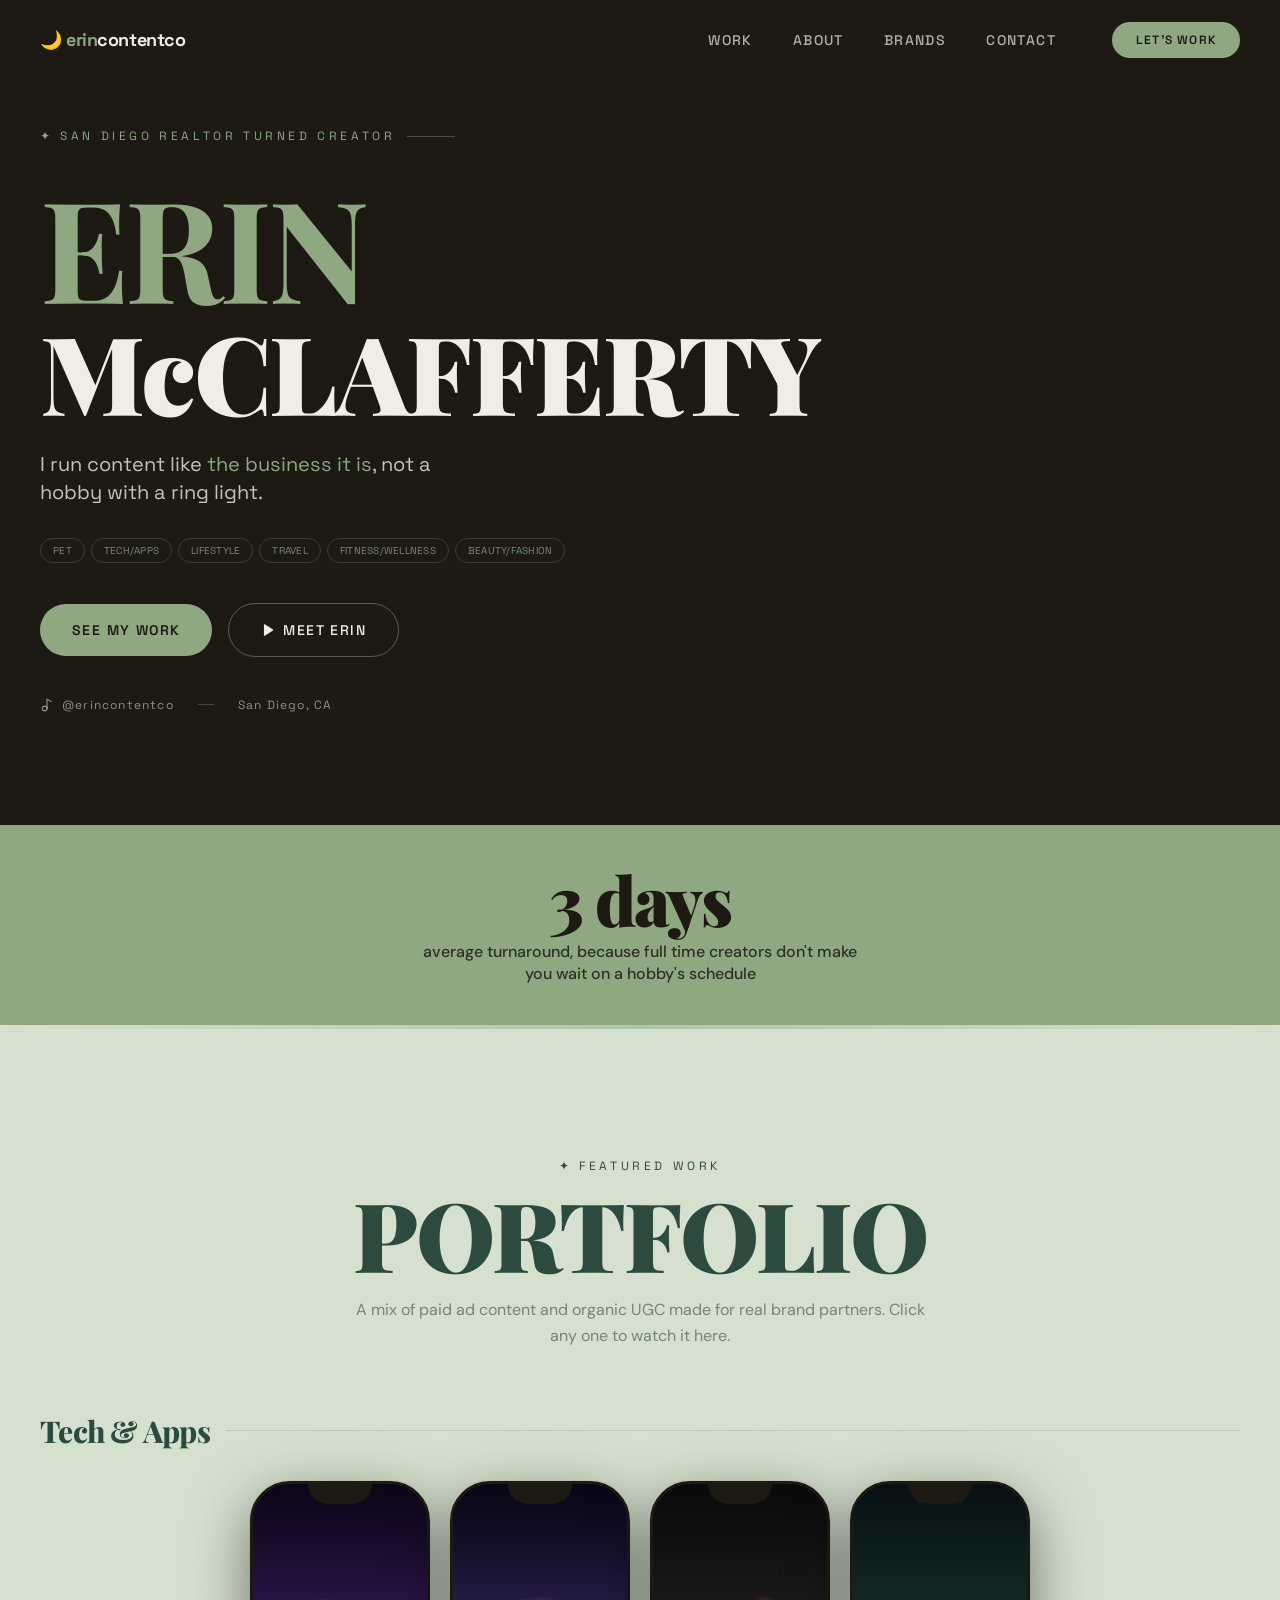
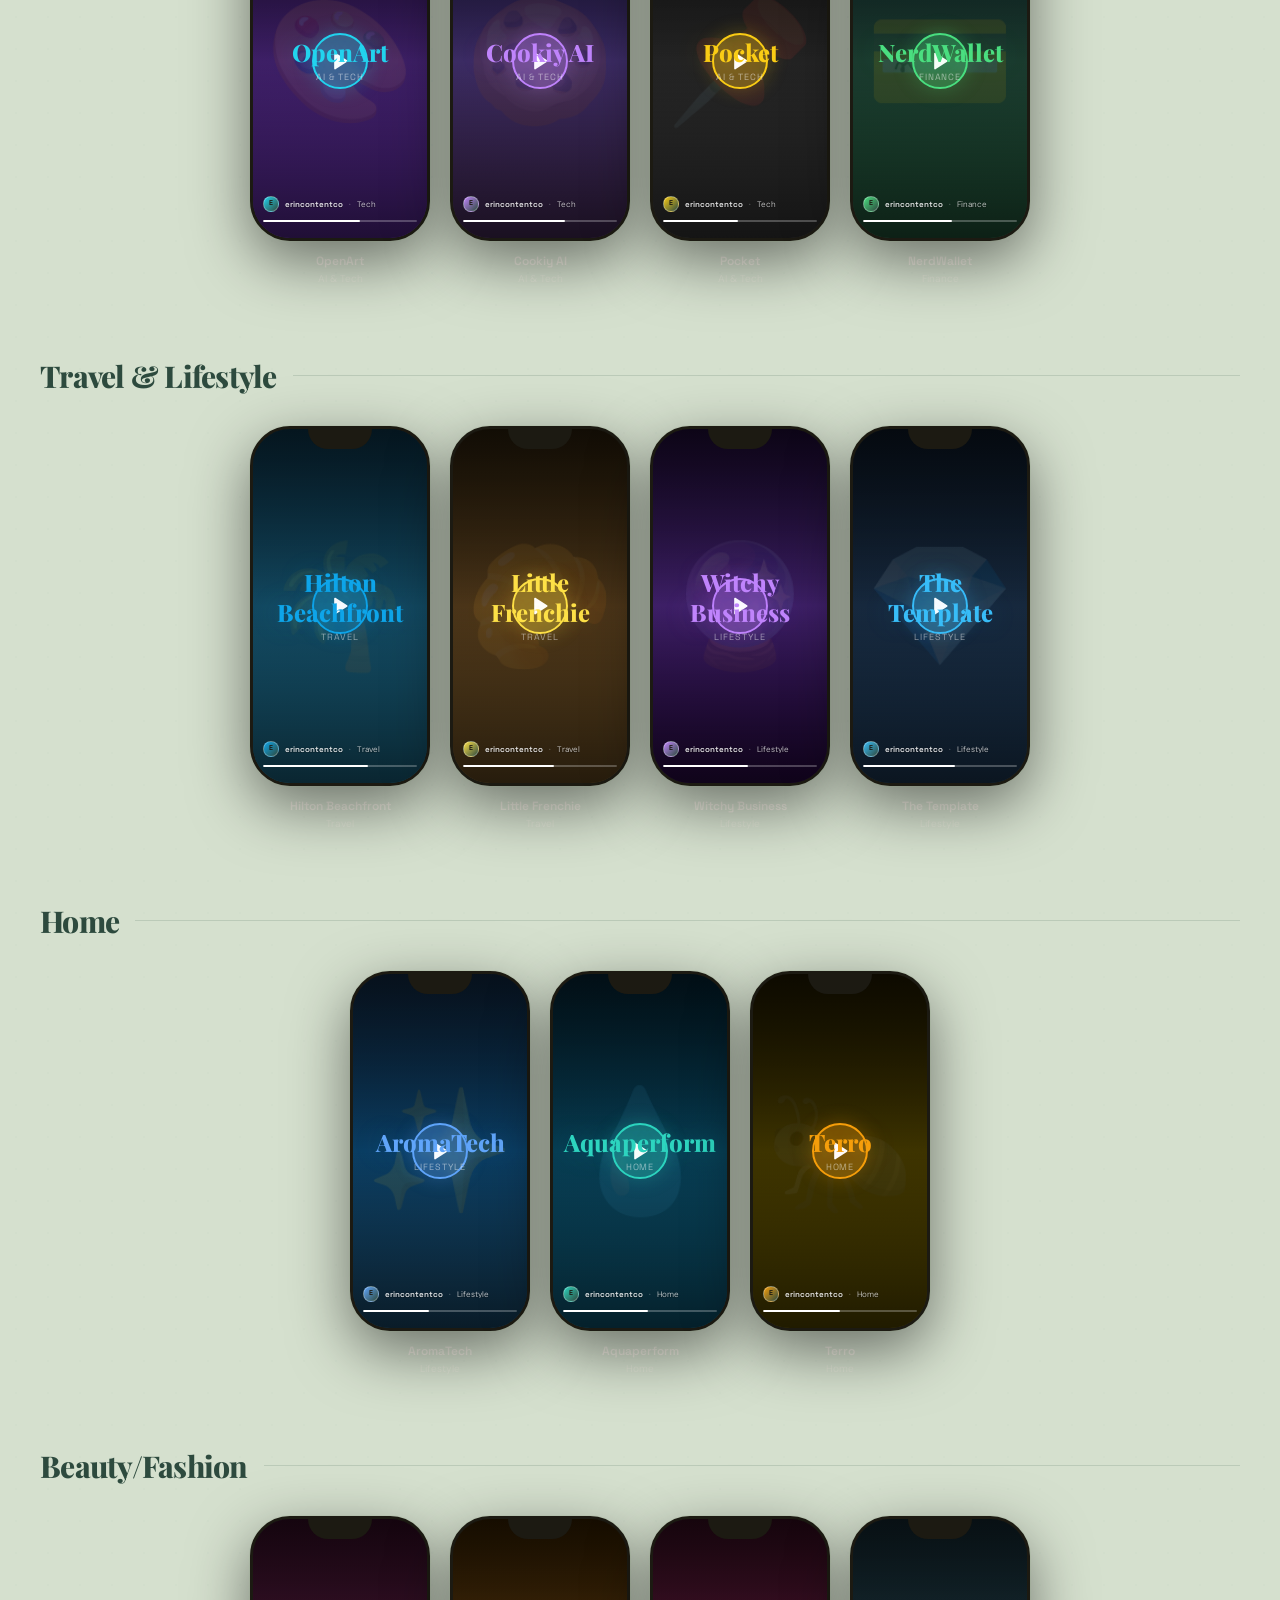
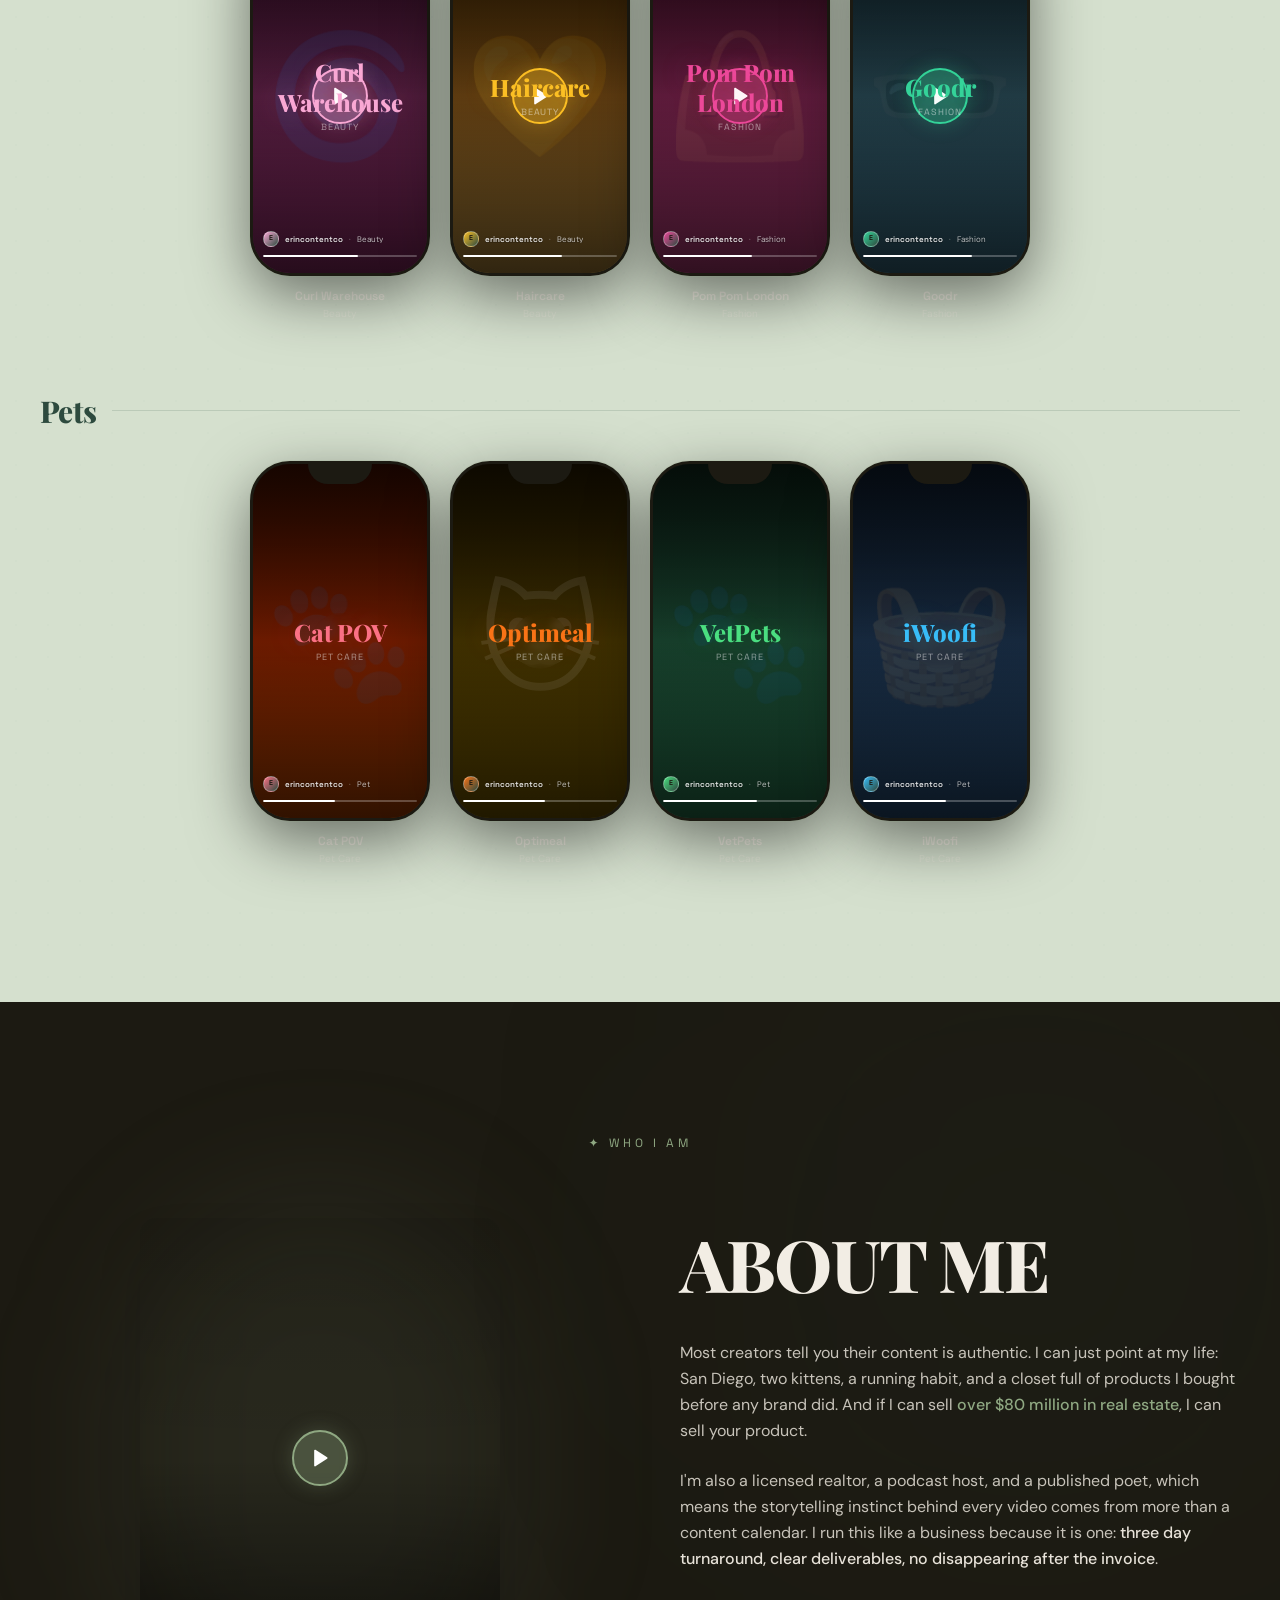
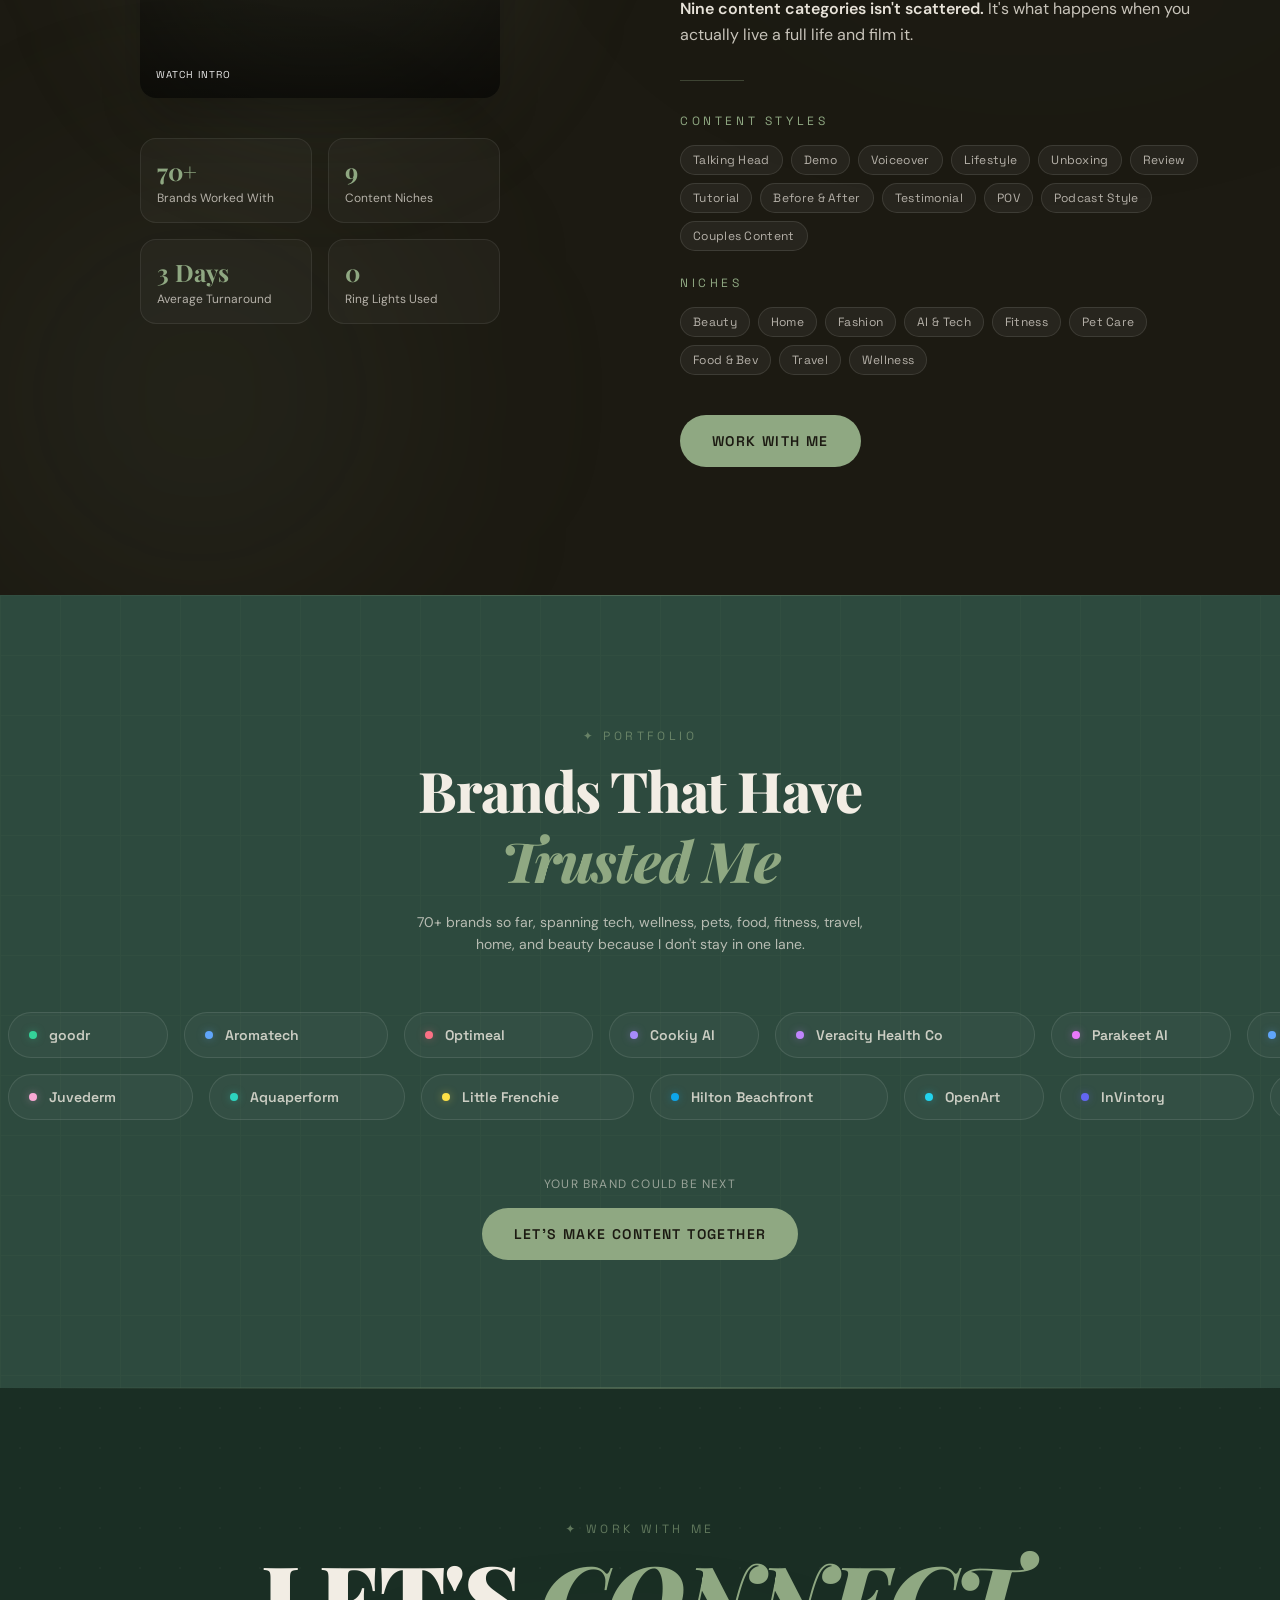
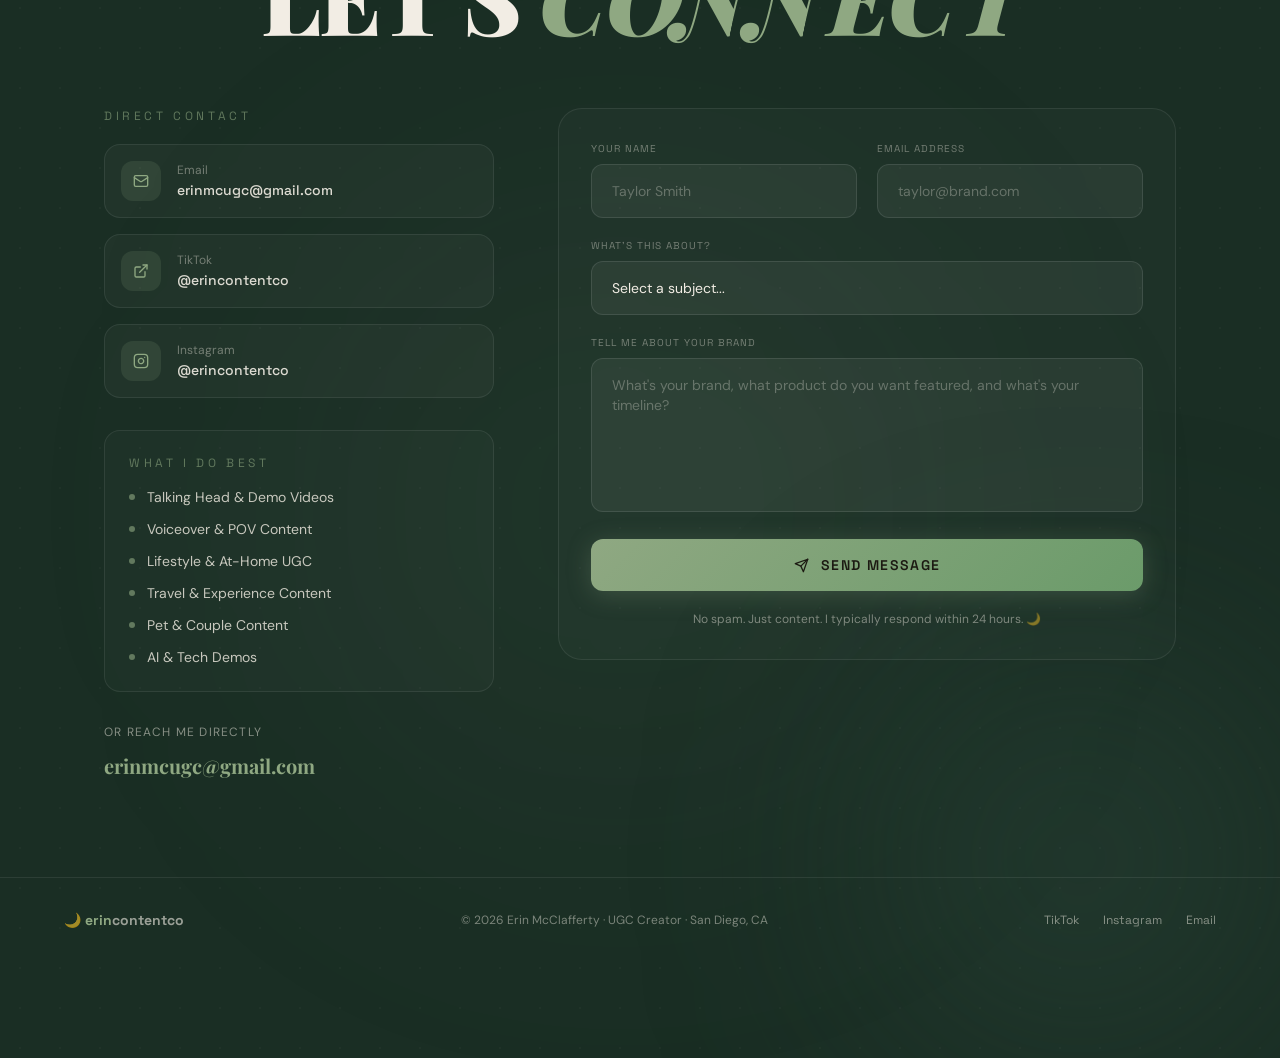
==== commit dd8572c1: "Deploy: new UGC videos, looping banner hero, intro moved to About" ====
--- a/index.html
+++ b/index.html
@@ -9,7 +9,7 @@
     <link rel="preconnect" href="https://fonts.googleapis.com" />
     <link rel="preconnect" href="https://fonts.gstatic.com" crossorigin />
     <link href="https://fonts.googleapis.com/css2?family=Playfair+Display:ital,wght@0,400;0,600;0,700;0,800;0,900;1,400;1,700&family=DM+Sans:wght@300;400;500;600&family=Space+Grotesk:wght@400;500;600;700&display=swap" rel="stylesheet" />
-    <script type="module" crossorigin src="/assets/index-D_ziG6DH.js"></script>
+    <script type="module" crossorigin src="/assets/index-B85wmTwc.js"></script>
     <link rel="stylesheet" crossorigin href="/assets/index-B-jAqlxK.css">
   </head>
   <body>
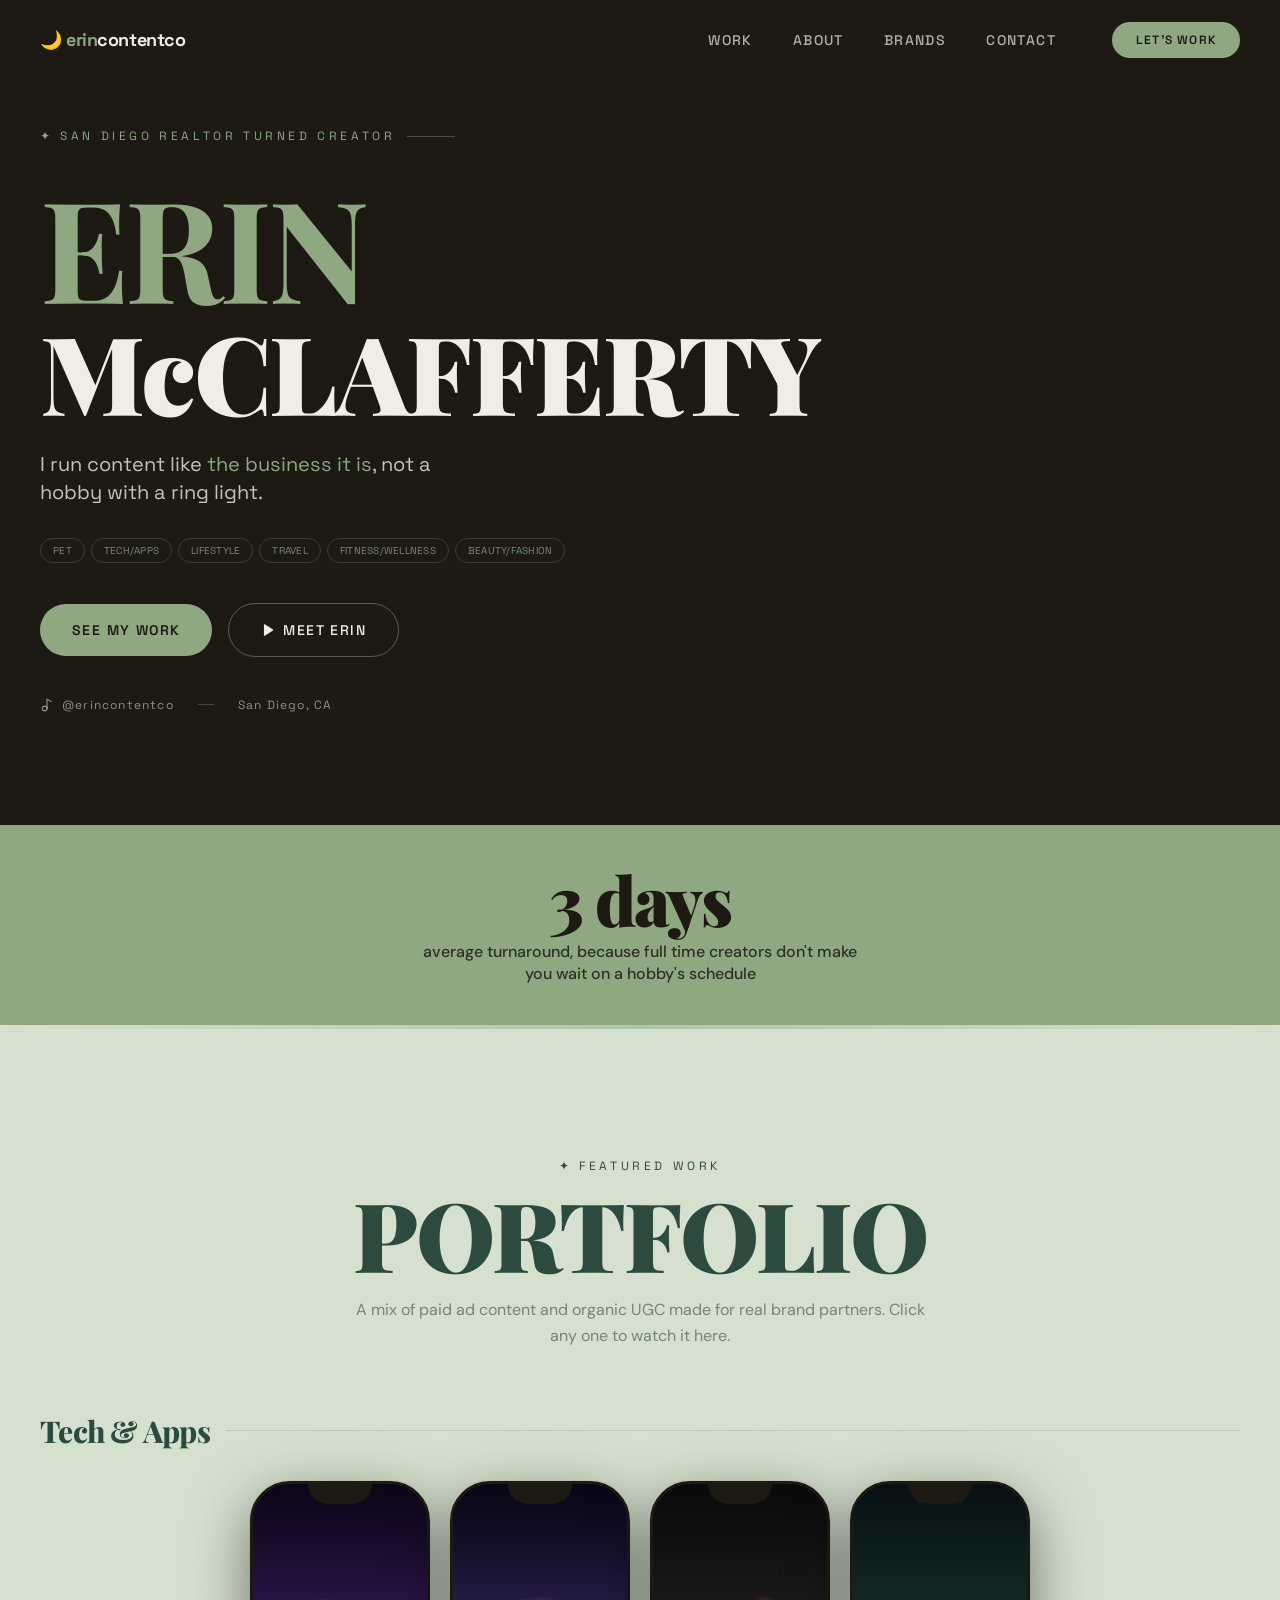
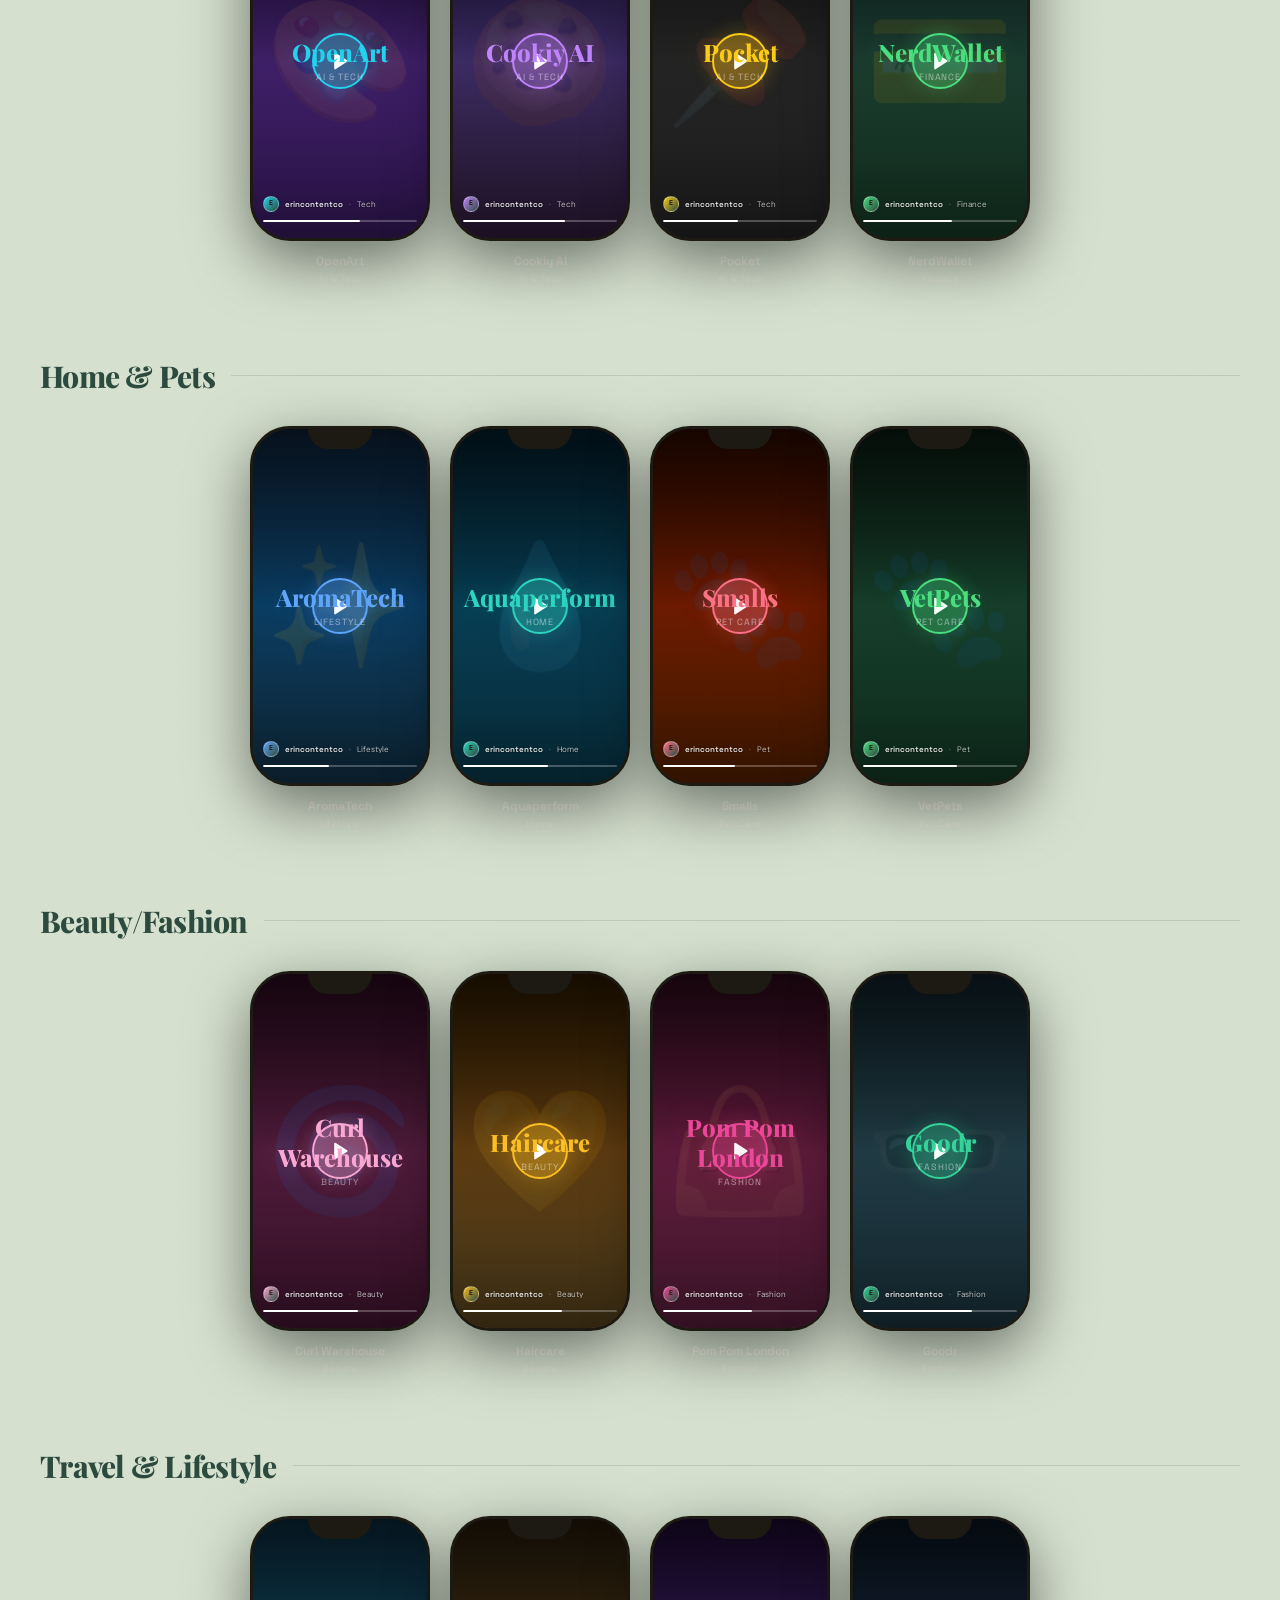
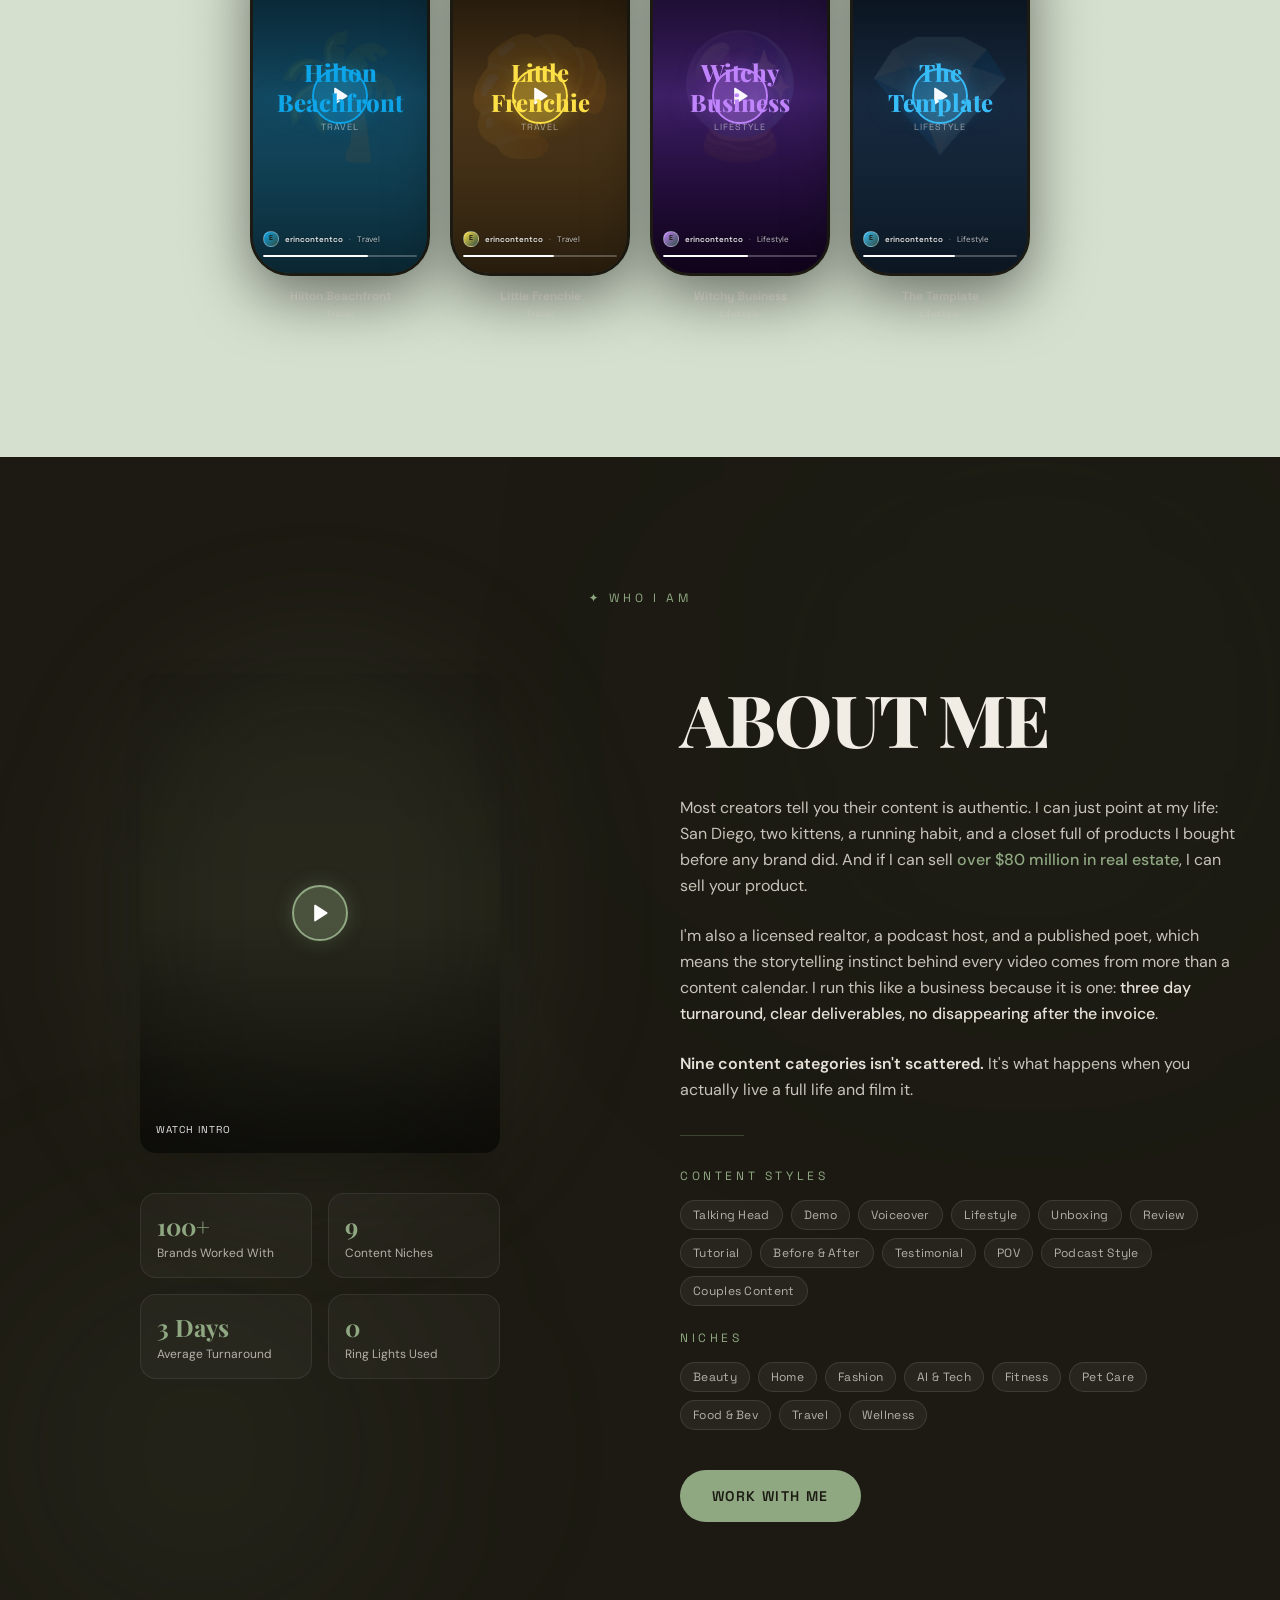
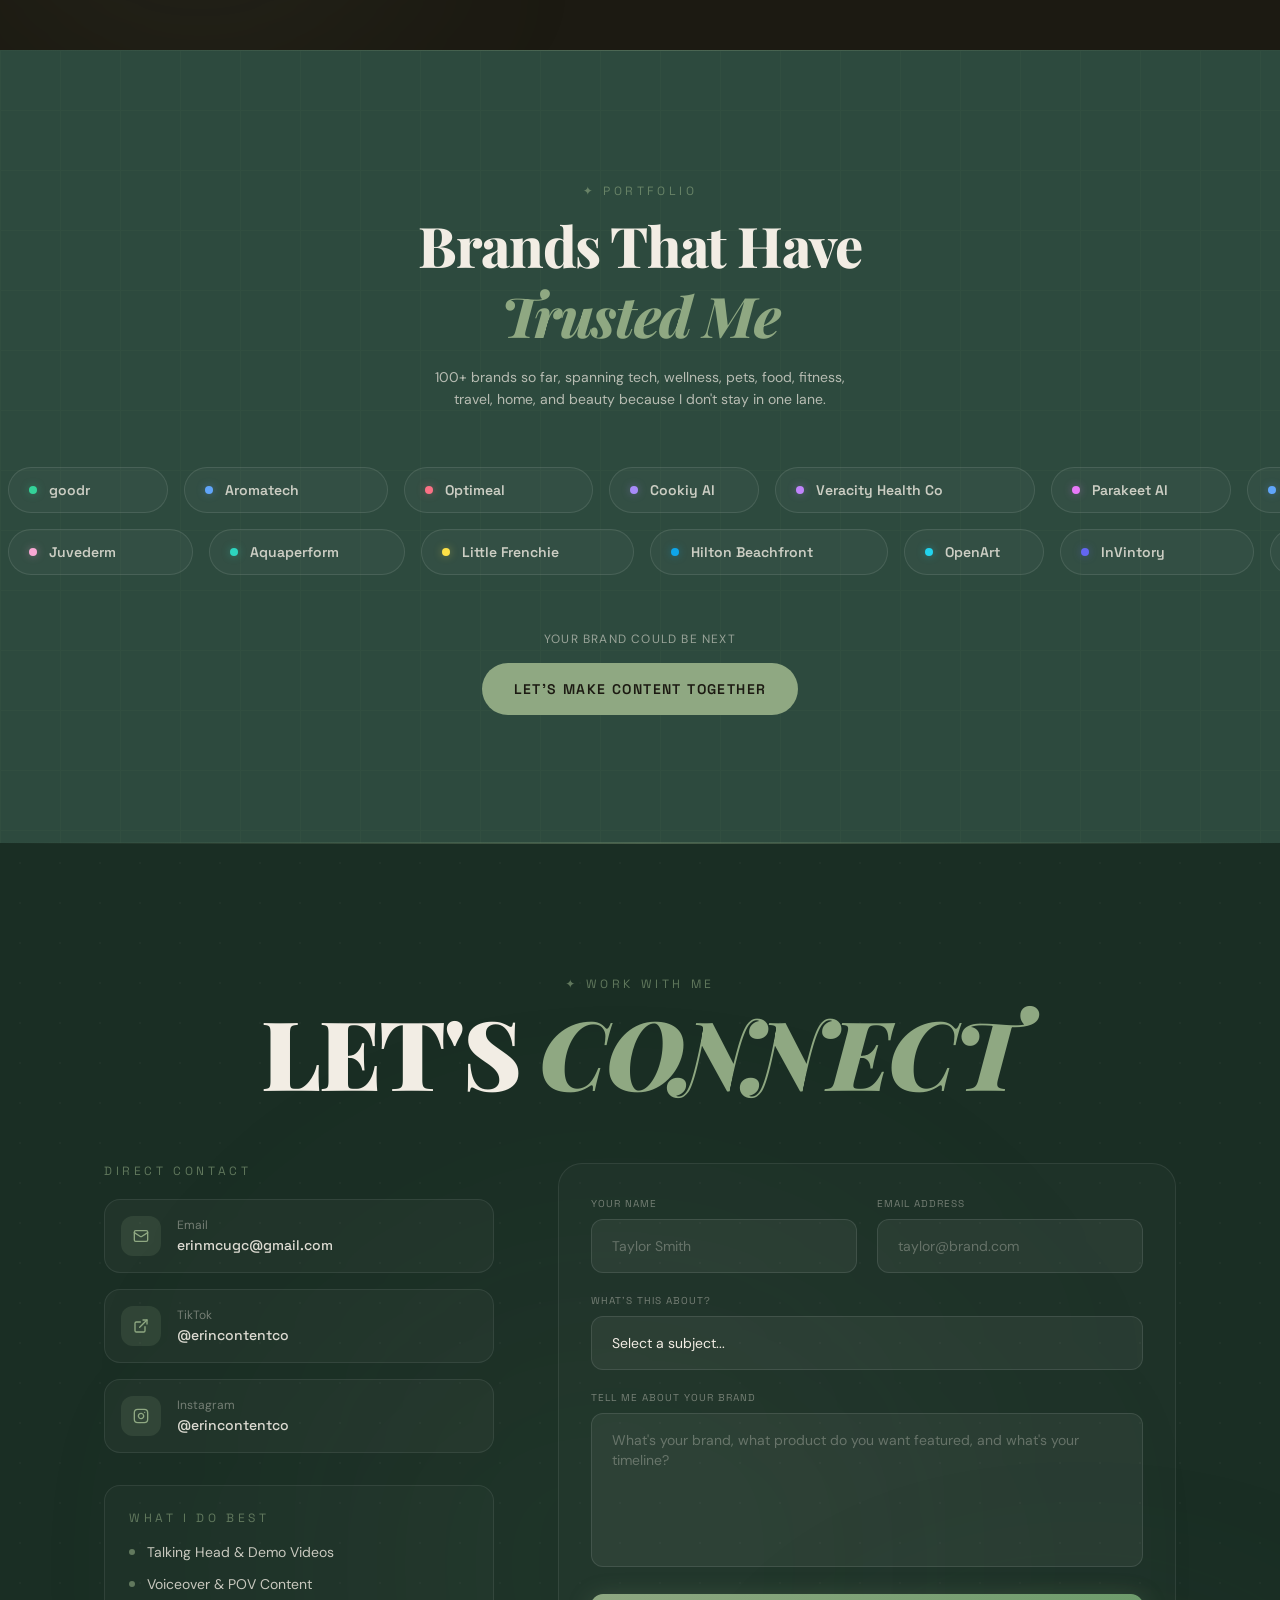
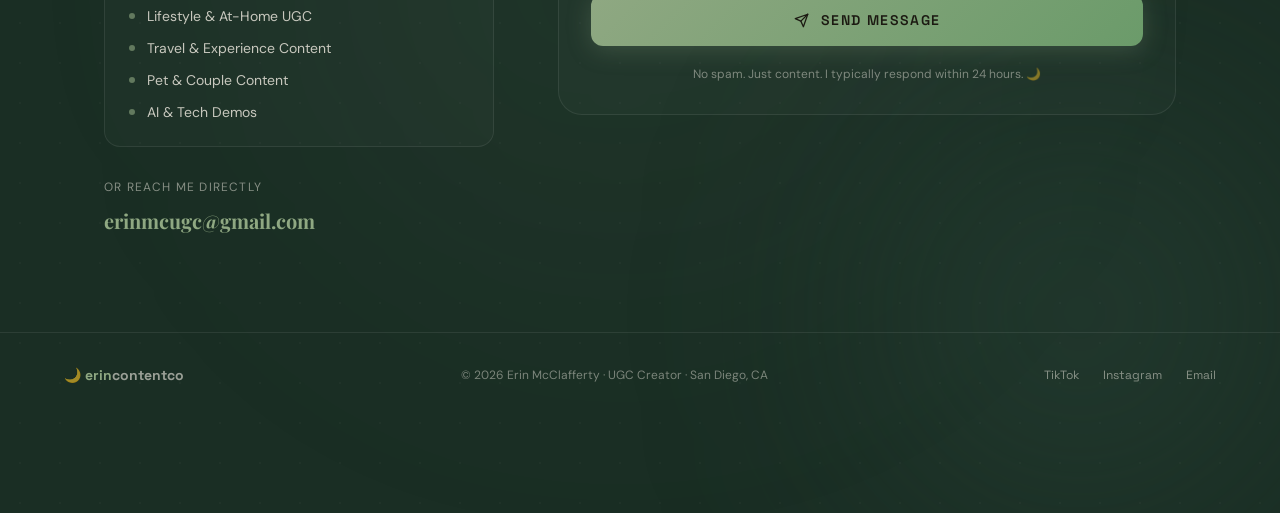
==== commit 029ef917: "Deploy: new UGC videos, looping banner hero, intro moved to About" ====
--- a/index.html
+++ b/index.html
@@ -9,8 +9,8 @@
     <link rel="preconnect" href="https://fonts.googleapis.com" />
     <link rel="preconnect" href="https://fonts.gstatic.com" crossorigin />
     <link href="https://fonts.googleapis.com/css2?family=Playfair+Display:ital,wght@0,400;0,600;0,700;0,800;0,900;1,400;1,700&family=DM+Sans:wght@300;400;500;600&family=Space+Grotesk:wght@400;500;600;700&display=swap" rel="stylesheet" />
-    <script type="module" crossorigin src="/assets/index-B85wmTwc.js"></script>
-    <link rel="stylesheet" crossorigin href="/assets/index-B-jAqlxK.css">
+    <script type="module" crossorigin src="/assets/index-BRPbZ-Nu.js"></script>
+    <link rel="stylesheet" crossorigin href="/assets/index-CV1OtbOy.css">
   </head>
   <body>
     <div id="root"></div>
--- a/assets/index-CV1OtbOy.css
+++ b/assets/index-CV1OtbOy.css
@@ -0,0 +1 @@
+*,:before,:after{--tw-border-spacing-x: 0;--tw-border-spacing-y: 0;--tw-translate-x: 0;--tw-translate-y: 0;--tw-rotate: 0;--tw-skew-x: 0;--tw-skew-y: 0;--tw-scale-x: 1;--tw-scale-y: 1;--tw-pan-x: ;--tw-pan-y: ;--tw-pinch-zoom: ;--tw-scroll-snap-strictness: proximity;--tw-gradient-from-position: ;--tw-gradient-via-position: ;--tw-gradient-to-position: ;--tw-ordinal: ;--tw-slashed-zero: ;--tw-numeric-figure: ;--tw-numeric-spacing: ;--tw-numeric-fraction: ;--tw-ring-inset: ;--tw-ring-offset-width: 0px;--tw-ring-offset-color: #fff;--tw-ring-color: rgb(59 130 246 / .5);--tw-ring-offset-shadow: 0 0 #0000;--tw-ring-shadow: 0 0 #0000;--tw-shadow: 0 0 #0000;--tw-shadow-colored: 0 0 #0000;--tw-blur: ;--tw-brightness: ;--tw-contrast: ;--tw-grayscale: ;--tw-hue-rotate: ;--tw-invert: ;--tw-saturate: ;--tw-sepia: ;--tw-drop-shadow: ;--tw-backdrop-blur: ;--tw-backdrop-brightness: ;--tw-backdrop-contrast: ;--tw-backdrop-grayscale: ;--tw-backdrop-hue-rotate: ;--tw-backdrop-invert: ;--tw-backdrop-opacity: ;--tw-backdrop-saturate: ;--tw-backdrop-sepia: ;--tw-contain-size: ;--tw-contain-layout: ;--tw-contain-paint: ;--tw-contain-style: }::backdrop{--tw-border-spacing-x: 0;--tw-border-spacing-y: 0;--tw-translate-x: 0;--tw-translate-y: 0;--tw-rotate: 0;--tw-skew-x: 0;--tw-skew-y: 0;--tw-scale-x: 1;--tw-scale-y: 1;--tw-pan-x: ;--tw-pan-y: ;--tw-pinch-zoom: ;--tw-scroll-snap-strictness: proximity;--tw-gradient-from-position: ;--tw-gradient-via-position: ;--tw-gradient-to-position: ;--tw-ordinal: ;--tw-slashed-zero: ;--tw-numeric-figure: ;--tw-numeric-spacing: ;--tw-numeric-fraction: ;--tw-ring-inset: ;--tw-ring-offset-width: 0px;--tw-ring-offset-color: #fff;--tw-ring-color: rgb(59 130 246 / .5);--tw-ring-offset-shadow: 0 0 #0000;--tw-ring-shadow: 0 0 #0000;--tw-shadow: 0 0 #0000;--tw-shadow-colored: 0 0 #0000;--tw-blur: ;--tw-brightness: ;--tw-contrast: ;--tw-grayscale: ;--tw-hue-rotate: ;--tw-invert: ;--tw-saturate: ;--tw-sepia: ;--tw-drop-shadow: ;--tw-backdrop-blur: ;--tw-backdrop-brightness: ;--tw-backdrop-contrast: ;--tw-backdrop-grayscale: ;--tw-backdrop-hue-rotate: ;--tw-backdrop-invert: ;--tw-backdrop-opacity: ;--tw-backdrop-saturate: ;--tw-backdrop-sepia: ;--tw-contain-size: ;--tw-contain-layout: ;--tw-contain-paint: ;--tw-contain-style: }*,:before,:after{box-sizing:border-box;border-width:0;border-style:solid;border-color:#e5e7eb}:before,:after{--tw-content: ""}html,:host{line-height:1.5;-webkit-text-size-adjust:100%;-moz-tab-size:4;-o-tab-size:4;tab-size:4;font-family:DM Sans,system-ui,sans-serif;font-feature-settings:normal;font-variation-settings:normal;-webkit-tap-highlight-color:transparent}body{margin:0;line-height:inherit}hr{height:0;color:inherit;border-top-width:1px}abbr:where([title]){-webkit-text-decoration:underline dotted;text-decoration:underline dotted}h1,h2,h3,h4,h5,h6{font-size:inherit;font-weight:inherit}a{color:inherit;text-decoration:inherit}b,strong{font-weight:bolder}code,kbd,samp,pre{font-family:ui-monospace,SFMono-Regular,Menlo,Monaco,Consolas,Liberation Mono,Courier New,monospace;font-feature-settings:normal;font-variation-settings:normal;font-size:1em}small{font-size:80%}sub,sup{font-size:75%;line-height:0;position:relative;vertical-align:baseline}sub{bottom:-.25em}sup{top:-.5em}table{text-indent:0;border-color:inherit;border-collapse:collapse}button,input,optgroup,select,textarea{font-family:inherit;font-feature-settings:inherit;font-variation-settings:inherit;font-size:100%;font-weight:inherit;line-height:inherit;letter-spacing:inherit;color:inherit;margin:0;padding:0}button,select{text-transform:none}button,input:where([type=button]),input:where([type=reset]),input:where([type=submit]){-webkit-appearance:button;background-color:transparent;background-image:none}:-moz-focusring{outline:auto}:-moz-ui-invalid{box-shadow:none}progress{vertical-align:baseline}::-webkit-inner-spin-button,::-webkit-outer-spin-button{height:auto}[type=search]{-webkit-appearance:textfield;outline-offset:-2px}::-webkit-search-decoration{-webkit-appearance:none}::-webkit-file-upload-button{-webkit-appearance:button;font:inherit}summary{display:list-item}blockquote,dl,dd,h1,h2,h3,h4,h5,h6,hr,figure,p,pre{margin:0}fieldset{margin:0;padding:0}legend{padding:0}ol,ul,menu{list-style:none;margin:0;padding:0}dialog{padding:0}textarea{resize:vertical}input::-moz-placeholder,textarea::-moz-placeholder{opacity:1;color:#9ca3af}input::placeholder,textarea::placeholder{opacity:1;color:#9ca3af}button,[role=button]{cursor:pointer}:disabled{cursor:default}img,svg,video,canvas,audio,iframe,embed,object{display:block;vertical-align:middle}img,video{max-width:100%;height:auto}[hidden]:where(:not([hidden=until-found])){display:none}*{box-sizing:border-box}html{scroll-behavior:smooth;-webkit-font-smoothing:antialiased;-moz-osx-font-smoothing:grayscale}body{--tw-bg-opacity: 1;background-color:rgb(28 26 18 / var(--tw-bg-opacity, 1));font-family:DM Sans,system-ui,sans-serif;--tw-text-opacity: 1;color:rgb(242 237 228 / var(--tw-text-opacity, 1));overflow-x:hidden}::-moz-selection{background:#8fa88259;color:#f2ede4}::selection{background:#8fa88259;color:#f2ede4}::-webkit-scrollbar{width:6px}::-webkit-scrollbar-track{--tw-bg-opacity: 1;background-color:rgb(28 26 18 / var(--tw-bg-opacity, 1))}::-webkit-scrollbar-thumb{border-radius:9999px;--tw-bg-opacity: 1;background-color:rgb(143 168 130 / var(--tw-bg-opacity, 1))}.section-label{font-family:Space Grotesk,system-ui,sans-serif;font-size:.75rem;line-height:1rem;text-transform:uppercase;letter-spacing:.3em;--tw-text-opacity: 1;color:rgb(143 168 130 / var(--tw-text-opacity, 1))}.nav-link{font-family:Space Grotesk,system-ui,sans-serif;font-size:.875rem;line-height:1.25rem;font-weight:500;text-transform:uppercase;letter-spacing:.1em;color:#f2ede4b3;transition-property:color,background-color,border-color,text-decoration-color,fill,stroke;transition-timing-function:cubic-bezier(.4,0,.2,1);transition-duration:.2s}.nav-link:hover{--tw-text-opacity: 1;color:rgb(242 237 228 / var(--tw-text-opacity, 1))}.btn-primary{display:inline-flex;align-items:center;gap:.5rem;border-radius:9999px;--tw-bg-opacity: 1;background-color:rgb(143 168 130 / var(--tw-bg-opacity, 1));padding:1rem 2rem;font-family:Space Grotesk,system-ui,sans-serif;font-size:.875rem;line-height:1.25rem;font-weight:600;text-transform:uppercase;letter-spacing:.1em;--tw-text-opacity: 1;color:rgb(28 26 18 / var(--tw-text-opacity, 1));transition-property:all;transition-timing-function:cubic-bezier(.4,0,.2,1);transition-duration:.3s}.btn-primary:hover{--tw-scale-x: 1.05;--tw-scale-y: 1.05;transform:translate(var(--tw-translate-x),var(--tw-translate-y)) rotate(var(--tw-rotate)) skew(var(--tw-skew-x)) skewY(var(--tw-skew-y)) scaleX(var(--tw-scale-x)) scaleY(var(--tw-scale-y));--tw-bg-opacity: 1;background-color:rgb(242 237 228 / var(--tw-bg-opacity, 1));--tw-shadow: 0 10px 15px -3px rgb(0 0 0 / .1), 0 4px 6px -4px rgb(0 0 0 / .1);--tw-shadow-colored: 0 10px 15px -3px var(--tw-shadow-color), 0 4px 6px -4px var(--tw-shadow-color);box-shadow:var(--tw-ring-offset-shadow, 0 0 #0000),var(--tw-ring-shadow, 0 0 #0000),var(--tw-shadow);--tw-shadow-color: rgb(143 168 130 / .2);--tw-shadow: var(--tw-shadow-colored)}.btn-outline{display:inline-flex;align-items:center;gap:.5rem;border-radius:9999px;border-width:1px;border-color:#f2ede44d;padding:1rem 2rem;font-family:Space Grotesk,system-ui,sans-serif;font-size:.875rem;line-height:1.25rem;font-weight:500;text-transform:uppercase;letter-spacing:.1em;--tw-text-opacity: 1;color:rgb(242 237 228 / var(--tw-text-opacity, 1));transition-property:all;transition-timing-function:cubic-bezier(.4,0,.2,1);transition-duration:.3s}.btn-outline:hover{--tw-border-opacity: 1;border-color:rgb(143 168 130 / var(--tw-border-opacity, 1));--tw-text-opacity: 1;color:rgb(143 168 130 / var(--tw-text-opacity, 1))}.phone-frame{position:relative;border-radius:40px;border:3.5px solid #1C1A12;overflow:hidden;box-shadow:0 0 0 1px #8fa88226,0 20px 60px #00000080,inset 0 0 0 1px #ffffff0d;background:#0a0a0a;transition:transform .4s ease,box-shadow .4s ease}.phone-frame:hover{transform:translateY(-8px) scale(1.02);box-shadow:0 0 0 1px #8fa8824d,0 30px 80px #0009,0 0 40px #8fa88214}.phone-notch{position:absolute;top:0;left:50%;transform:translate(-50%);width:88px;height:28px;background:#1c1a12;border-radius:0 0 20px 20px;z-index:20}.phone-side-btn{position:absolute;right:-5px;top:80px;width:4px;height:32px;background:#1c1a12;border-radius:2px}.phone-side-btn:before{content:"";position:absolute;top:44px;width:4px;height:20px;background:#1c1a12;border-radius:2px}.tiktok-progress{height:2px;background:#ffffff40;border-radius:1px;overflow:hidden}.tiktok-progress-fill{height:100%;background:#fff;border-radius:1px}.shimmer-card{position:relative;overflow:hidden}.shimmer-card:after{content:"";position:absolute;top:0;right:0;bottom:0;left:0;background:linear-gradient(105deg,transparent 40%,rgba(255,255,255,.06) 50%,transparent 60%);transform:translate(-100%);transition:transform .6s ease}.shimmer-card:hover:after{transform:translate(100%)}.form-input{width:100%;border-radius:.75rem;border-width:1px;border-color:#ffffff1a;background-color:#ffffff0d;padding:1rem 1.25rem;font-family:DM Sans,system-ui,sans-serif;font-size:.875rem;line-height:1.25rem;--tw-text-opacity: 1;color:rgb(242 237 228 / var(--tw-text-opacity, 1))}.form-input::-moz-placeholder{color:#f2ede44d}.form-input::placeholder{color:#f2ede44d}.form-input{transition-property:all;transition-timing-function:cubic-bezier(.4,0,.2,1);transition-duration:.2s}.form-input:focus{border-color:#8fa88299;background-color:#ffffff14;outline:2px solid transparent;outline-offset:2px;box-shadow:0 0 0 3px #8fa8821a}@keyframes marquee{0%{transform:translate(0)}to{transform:translate(-50%)}}.marquee-track{animation:marquee 25s linear infinite}.marquee-track:hover{animation-play-state:paused}.pointer-events-none{pointer-events:none}.pointer-events-auto{pointer-events:auto}.invisible{visibility:hidden}.fixed{position:fixed}.absolute{position:absolute}.relative{position:relative}.inset-0{top:0;right:0;bottom:0;left:0}.-bottom-1{bottom:-.25rem}.bottom-0{bottom:0}.bottom-10{bottom:2.5rem}.bottom-4{bottom:1rem}.bottom-8{bottom:2rem}.left-0{left:0}.left-1\/2{left:50%}.left-1\/4{left:25%}.left-2\.5{left:.625rem}.left-4{left:1rem}.right-0{right:0}.right-2\.5{right:.625rem}.right-4{right:1rem}.top-0{top:0}.top-1\/3{top:33.333333%}.z-10{z-index:10}.z-40{z-index:40}.z-50{z-index:50}.mx-2{margin-left:.5rem;margin-right:.5rem}.mx-auto{margin-left:auto;margin-right:auto}.my-8{margin-top:2rem;margin-bottom:2rem}.mb-0\.5{margin-bottom:.125rem}.mb-14{margin-bottom:3.5rem}.mb-16{margin-bottom:4rem}.mb-2{margin-bottom:.5rem}.mb-3{margin-bottom:.75rem}.mb-4{margin-bottom:1rem}.mb-5{margin-bottom:1.25rem}.mb-6{margin-bottom:1.5rem}.mb-8{margin-bottom:2rem}.ml-4{margin-left:1rem}.mt-0\.5{margin-top:.125rem}.mt-1{margin-top:.25rem}.mt-10{margin-top:2.5rem}.mt-14{margin-top:3.5rem}.mt-16{margin-top:4rem}.mt-2{margin-top:.5rem}.mt-24{margin-top:6rem}.mt-3{margin-top:.75rem}.mt-4{margin-top:1rem}.mt-6{margin-top:1.5rem}.mt-8{margin-top:2rem}.block{display:block}.flex{display:flex}.inline-flex{display:inline-flex}.grid{display:grid}.hidden{display:none}.aspect-\[3\/4\]{aspect-ratio:3/4}.h-1{height:.25rem}.h-1\.5{height:.375rem}.h-10{height:2.5rem}.h-14{height:3.5rem}.h-16{height:4rem}.h-2{height:.5rem}.h-20{height:5rem}.h-4{height:1rem}.h-\[400px\]{height:400px}.h-\[500px\]{height:500px}.h-\[600px\]{height:600px}.h-full{height:100%}.h-px{height:1px}.min-h-screen{min-height:100vh}.w-0{width:0px}.w-1\.5{width:.375rem}.w-10{width:2.5rem}.w-12{width:3rem}.w-14{width:3.5rem}.w-16{width:4rem}.w-2{width:.5rem}.w-20{width:5rem}.w-4{width:1rem}.w-\[280px\]{width:280px}.w-\[400px\]{width:400px}.w-\[500px\]{width:500px}.w-\[600px\]{width:600px}.w-full{width:100%}.max-w-2xl{max-width:42rem}.max-w-6xl{max-width:72rem}.max-w-7xl{max-width:80rem}.max-w-md{max-width:28rem}.max-w-sm{max-width:24rem}.max-w-xl{max-width:36rem}.flex-1{flex:1 1 0%}.flex-shrink-0{flex-shrink:0}.-translate-x-1\/2{--tw-translate-x: -50%;transform:translate(var(--tw-translate-x),var(--tw-translate-y)) rotate(var(--tw-rotate)) skew(var(--tw-skew-x)) skewY(var(--tw-skew-y)) scaleX(var(--tw-scale-x)) scaleY(var(--tw-scale-y))}.-translate-x-10{--tw-translate-x: -2.5rem;transform:translate(var(--tw-translate-x),var(--tw-translate-y)) rotate(var(--tw-rotate)) skew(var(--tw-skew-x)) skewY(var(--tw-skew-y)) scaleX(var(--tw-scale-x)) scaleY(var(--tw-scale-y))}.-translate-x-12{--tw-translate-x: -3rem;transform:translate(var(--tw-translate-x),var(--tw-translate-y)) rotate(var(--tw-rotate)) skew(var(--tw-skew-x)) skewY(var(--tw-skew-y)) scaleX(var(--tw-scale-x)) scaleY(var(--tw-scale-y))}.translate-x-0{--tw-translate-x: 0px;transform:translate(var(--tw-translate-x),var(--tw-translate-y)) rotate(var(--tw-rotate)) skew(var(--tw-skew-x)) skewY(var(--tw-skew-y)) scaleX(var(--tw-scale-x)) scaleY(var(--tw-scale-y))}.translate-x-10{--tw-translate-x: 2.5rem;transform:translate(var(--tw-translate-x),var(--tw-translate-y)) rotate(var(--tw-rotate)) skew(var(--tw-skew-x)) skewY(var(--tw-skew-y)) scaleX(var(--tw-scale-x)) scaleY(var(--tw-scale-y))}.translate-x-12{--tw-translate-x: 3rem;transform:translate(var(--tw-translate-x),var(--tw-translate-y)) rotate(var(--tw-rotate)) skew(var(--tw-skew-x)) skewY(var(--tw-skew-y)) scaleX(var(--tw-scale-x)) scaleY(var(--tw-scale-y))}.translate-y-0{--tw-translate-y: 0px;transform:translate(var(--tw-translate-x),var(--tw-translate-y)) rotate(var(--tw-rotate)) skew(var(--tw-skew-x)) skewY(var(--tw-skew-y)) scaleX(var(--tw-scale-x)) scaleY(var(--tw-scale-y))}.translate-y-10{--tw-translate-y: 2.5rem;transform:translate(var(--tw-translate-x),var(--tw-translate-y)) rotate(var(--tw-rotate)) skew(var(--tw-skew-x)) skewY(var(--tw-skew-y)) scaleX(var(--tw-scale-x)) scaleY(var(--tw-scale-y))}.translate-y-12{--tw-translate-y: 3rem;transform:translate(var(--tw-translate-x),var(--tw-translate-y)) rotate(var(--tw-rotate)) skew(var(--tw-skew-x)) skewY(var(--tw-skew-y)) scaleX(var(--tw-scale-x)) scaleY(var(--tw-scale-y))}.translate-y-4{--tw-translate-y: 1rem;transform:translate(var(--tw-translate-x),var(--tw-translate-y)) rotate(var(--tw-rotate)) skew(var(--tw-skew-x)) skewY(var(--tw-skew-y)) scaleX(var(--tw-scale-x)) scaleY(var(--tw-scale-y))}.translate-y-6{--tw-translate-y: 1.5rem;transform:translate(var(--tw-translate-x),var(--tw-translate-y)) rotate(var(--tw-rotate)) skew(var(--tw-skew-x)) skewY(var(--tw-skew-y)) scaleX(var(--tw-scale-x)) scaleY(var(--tw-scale-y))}.translate-y-8{--tw-translate-y: 2rem;transform:translate(var(--tw-translate-x),var(--tw-translate-y)) rotate(var(--tw-rotate)) skew(var(--tw-skew-x)) skewY(var(--tw-skew-y)) scaleX(var(--tw-scale-x)) scaleY(var(--tw-scale-y))}.scale-110{--tw-scale-x: 1.1;--tw-scale-y: 1.1;transform:translate(var(--tw-translate-x),var(--tw-translate-y)) rotate(var(--tw-rotate)) skew(var(--tw-skew-x)) skewY(var(--tw-skew-y)) scaleX(var(--tw-scale-x)) scaleY(var(--tw-scale-y))}.transform{transform:translate(var(--tw-translate-x),var(--tw-translate-y)) rotate(var(--tw-rotate)) skew(var(--tw-skew-x)) skewY(var(--tw-skew-y)) scaleX(var(--tw-scale-x)) scaleY(var(--tw-scale-y))}@keyframes scrollBounce{0%,to{transform:translateY(0);opacity:.6}50%{transform:translateY(8px);opacity:1}}.animate-scroll-bounce{animation:scrollBounce 2s ease-in-out infinite}@keyframes spin{to{transform:rotate(360deg)}}.animate-spin{animation:spin 1s linear infinite}.cursor-default{cursor:default}.cursor-pointer{cursor:pointer}.select-none{-webkit-user-select:none;-moz-user-select:none;user-select:none}.resize-none{resize:none}.appearance-none{-webkit-appearance:none;-moz-appearance:none;appearance:none}.grid-cols-2{grid-template-columns:repeat(2,minmax(0,1fr))}.flex-col{flex-direction:column}.flex-wrap{flex-wrap:wrap}.flex-nowrap{flex-wrap:nowrap}.items-start{align-items:flex-start}.items-center{align-items:center}.justify-center{justify-content:center}.justify-between{justify-content:space-between}.gap-1\.5{gap:.375rem}.gap-10{gap:2.5rem}.gap-12{gap:3rem}.gap-16{gap:4rem}.gap-2{gap:.5rem}.gap-3{gap:.75rem}.gap-4{gap:1rem}.gap-5{gap:1.25rem}.gap-6{gap:1.5rem}.space-y-3>:not([hidden])~:not([hidden]){--tw-space-y-reverse: 0;margin-top:calc(.75rem * calc(1 - var(--tw-space-y-reverse)));margin-bottom:calc(.75rem * var(--tw-space-y-reverse))}.space-y-4>:not([hidden])~:not([hidden]){--tw-space-y-reverse: 0;margin-top:calc(1rem * calc(1 - var(--tw-space-y-reverse)));margin-bottom:calc(1rem * var(--tw-space-y-reverse))}.space-y-5>:not([hidden])~:not([hidden]){--tw-space-y-reverse: 0;margin-top:calc(1.25rem * calc(1 - var(--tw-space-y-reverse)));margin-bottom:calc(1.25rem * var(--tw-space-y-reverse))}.space-y-6>:not([hidden])~:not([hidden]){--tw-space-y-reverse: 0;margin-top:calc(1.5rem * calc(1 - var(--tw-space-y-reverse)));margin-bottom:calc(1.5rem * var(--tw-space-y-reverse))}.space-y-8>:not([hidden])~:not([hidden]){--tw-space-y-reverse: 0;margin-top:calc(2rem * calc(1 - var(--tw-space-y-reverse)));margin-bottom:calc(2rem * var(--tw-space-y-reverse))}.overflow-hidden{overflow:hidden}.overflow-x-auto{overflow-x:auto}.truncate{overflow:hidden;text-overflow:ellipsis;white-space:nowrap}.whitespace-nowrap{white-space:nowrap}.rounded-2xl{border-radius:1rem}.rounded-3xl{border-radius:1.5rem}.rounded-full{border-radius:9999px}.rounded-xl{border-radius:.75rem}.border{border-width:1px}.border-2{border-width:2px}.border-b{border-bottom-width:1px}.border-t{border-top-width:1px}.border-dark\/30{border-color:#1c1a124d}.border-sage\/20{border-color:#8fa88233}.border-sage\/25{border-color:#8fa88240}.border-white\/10{border-color:#ffffff1a}.border-white\/30{border-color:#ffffff4d}.border-white\/5{border-color:#ffffff0d}.border-white\/8{border-color:#ffffff14}.border-t-dark{--tw-border-opacity: 1;border-top-color:rgb(28 26 18 / var(--tw-border-opacity, 1))}.bg-cream\/20{background-color:#f2ede433}.bg-dark{--tw-bg-opacity: 1;background-color:rgb(28 26 18 / var(--tw-bg-opacity, 1))}.bg-dark\/60{background-color:#1c1a1299}.bg-dark\/80{background-color:#1c1a12cc}.bg-dark\/95{background-color:#1c1a12f2}.bg-forest{--tw-bg-opacity: 1;background-color:rgb(45 74 62 / var(--tw-bg-opacity, 1))}.bg-forest\/10{background-color:#2d4a3e1a}.bg-forest\/15{background-color:#2d4a3e26}.bg-forest\/40{background-color:#2d4a3e66}.bg-lightsage{--tw-bg-opacity: 1;background-color:rgb(213 224 206 / var(--tw-bg-opacity, 1))}.bg-sage{--tw-bg-opacity: 1;background-color:rgb(143 168 130 / var(--tw-bg-opacity, 1))}.bg-sage\/10{background-color:#8fa8821a}.bg-sage\/15{background-color:#8fa88226}.bg-sage\/30{background-color:#8fa8824d}.bg-sage\/40{background-color:#8fa88266}.bg-sage\/6{background-color:#8fa8820f}.bg-sage\/60{background-color:#8fa88299}.bg-sage\/8{background-color:#8fa88214}.bg-transparent{background-color:transparent}.bg-white\/2{background-color:#ffffff05}.bg-white\/3{background-color:#ffffff08}.bg-white\/5{background-color:#ffffff0d}.bg-gradient-to-b{background-image:linear-gradient(to bottom,var(--tw-gradient-stops))}.bg-gradient-to-r{background-image:linear-gradient(to right,var(--tw-gradient-stops))}.from-\[\#031e2b\]{--tw-gradient-from: #031e2b var(--tw-gradient-from-position);--tw-gradient-to: rgb(3 30 43 / 0) var(--tw-gradient-to-position);--tw-gradient-stops: var(--tw-gradient-from), var(--tw-gradient-to)}.from-\[\#0a1420\]{--tw-gradient-from: #0a1420 var(--tw-gradient-from-position);--tw-gradient-to: rgb(10 20 32 / 0) var(--tw-gradient-to-position);--tw-gradient-stops: var(--tw-gradient-from), var(--tw-gradient-to)}.from-\[\#0a1a12\]{--tw-gradient-from: #0a1a12 var(--tw-gradient-from-position);--tw-gradient-to: rgb(10 26 18 / 0) var(--tw-gradient-to-position);--tw-gradient-stops: var(--tw-gradient-from), var(--tw-gradient-to)}.from-\[\#0a2b3d\]{--tw-gradient-from: #0a2b3d var(--tw-gradient-from-position);--tw-gradient-to: rgb(10 43 61 / 0) var(--tw-gradient-to-position);--tw-gradient-stops: var(--tw-gradient-from), var(--tw-gradient-to)}.from-\[\#0d2137\]{--tw-gradient-from: #0d2137 var(--tw-gradient-from-position);--tw-gradient-to: rgb(13 33 55 / 0) var(--tw-gradient-to-position);--tw-gradient-stops: var(--tw-gradient-from), var(--tw-gradient-to)}.from-\[\#0f0c29\]{--tw-gradient-from: #0f0c29 var(--tw-gradient-from-position);--tw-gradient-to: rgb(15 12 41 / 0) var(--tw-gradient-to-position);--tw-gradient-stops: var(--tw-gradient-from), var(--tw-gradient-to)}.from-\[\#0f2027\]{--tw-gradient-from: #0f2027 var(--tw-gradient-from-position);--tw-gradient-to: rgb(15 32 39 / 0) var(--tw-gradient-to-position);--tw-gradient-stops: var(--tw-gradient-from), var(--tw-gradient-to)}.from-\[\#141414\]{--tw-gradient-from: #141414 var(--tw-gradient-from-position);--tw-gradient-to: rgb(20 20 20 / 0) var(--tw-gradient-to-position);--tw-gradient-stops: var(--tw-gradient-from), var(--tw-gradient-to)}.from-\[\#1a0a2e\]{--tw-gradient-from: #1a0a2e var(--tw-gradient-from-position);--tw-gradient-to: rgb(26 10 46 / 0) var(--tw-gradient-to-position);--tw-gradient-stops: var(--tw-gradient-from), var(--tw-gradient-to)}.from-\[\#241a0a\]{--tw-gradient-from: #241a0a var(--tw-gradient-from-position);--tw-gradient-to: rgb(36 26 10 / 0) var(--tw-gradient-to-position);--tw-gradient-stops: var(--tw-gradient-from), var(--tw-gradient-to)}.from-\[\#2a0a1e\]{--tw-gradient-from: #2a0a1e var(--tw-gradient-from-position);--tw-gradient-to: rgb(42 10 30 / 0) var(--tw-gradient-to-position);--tw-gradient-stops: var(--tw-gradient-from), var(--tw-gradient-to)}.from-\[\#2c0a00\]{--tw-gradient-from: #2c0a00 var(--tw-gradient-from-position);--tw-gradient-to: rgb(44 10 0 / 0) var(--tw-gradient-to-position);--tw-gradient-stops: var(--tw-gradient-from), var(--tw-gradient-to)}.from-\[\#2c0a1a\]{--tw-gradient-from: #2c0a1a var(--tw-gradient-from-position);--tw-gradient-to: rgb(44 10 26 / 0) var(--tw-gradient-to-position);--tw-gradient-stops: var(--tw-gradient-from), var(--tw-gradient-to)}.from-\[\#2c1a00\]{--tw-gradient-from: #2c1a00 var(--tw-gradient-from-position);--tw-gradient-to: rgb(44 26 0 / 0) var(--tw-gradient-to-position);--tw-gradient-stops: var(--tw-gradient-from), var(--tw-gradient-to)}.from-black\/10{--tw-gradient-from: rgb(0 0 0 / .1) var(--tw-gradient-from-position);--tw-gradient-to: rgb(0 0 0 / 0) var(--tw-gradient-to-position);--tw-gradient-stops: var(--tw-gradient-from), var(--tw-gradient-to)}.from-black\/50{--tw-gradient-from: rgb(0 0 0 / .5) var(--tw-gradient-from-position);--tw-gradient-to: rgb(0 0 0 / 0) var(--tw-gradient-to-position);--tw-gradient-stops: var(--tw-gradient-from), var(--tw-gradient-to)}.from-dark\/70{--tw-gradient-from: rgb(28 26 18 / .7) var(--tw-gradient-from-position);--tw-gradient-to: rgb(28 26 18 / 0) var(--tw-gradient-to-position);--tw-gradient-stops: var(--tw-gradient-from), var(--tw-gradient-to)}.from-transparent{--tw-gradient-from: transparent var(--tw-gradient-from-position);--tw-gradient-to: rgb(0 0 0 / 0) var(--tw-gradient-to-position);--tw-gradient-stops: var(--tw-gradient-from), var(--tw-gradient-to)}.via-\[\#073c52\]{--tw-gradient-to: rgb(7 60 82 / 0) var(--tw-gradient-to-position);--tw-gradient-stops: var(--tw-gradient-from), #073c52 var(--tw-gradient-via-position), var(--tw-gradient-to)}.via-\[\#0a3d62\]{--tw-gradient-to: rgb(10 61 98 / 0) var(--tw-gradient-to-position);--tw-gradient-stops: var(--tw-gradient-from), #0a3d62 var(--tw-gradient-via-position), var(--tw-gradient-to)}.via-\[\#124860\]{--tw-gradient-to: rgb(18 72 96 / 0) var(--tw-gradient-to-position);--tw-gradient-stops: var(--tw-gradient-from), #124860 var(--tw-gradient-via-position), var(--tw-gradient-to)}.via-\[\#16283d\]{--tw-gradient-to: rgb(22 40 61 / 0) var(--tw-gradient-to-position);--tw-gradient-stops: var(--tw-gradient-from), #16283d var(--tw-gradient-via-position), var(--tw-gradient-to)}.via-\[\#163d2a\]{--tw-gradient-to: rgb(22 61 42 / 0) var(--tw-gradient-to-position);--tw-gradient-stops: var(--tw-gradient-from), #163d2a var(--tw-gradient-via-position), var(--tw-gradient-to)}.via-\[\#1a3a2e\]{--tw-gradient-to: rgb(26 58 46 / 0) var(--tw-gradient-to-position);--tw-gradient-stops: var(--tw-gradient-from), #1a3a2e var(--tw-gradient-via-position), var(--tw-gradient-to)}.via-\[\#203a43\]{--tw-gradient-to: rgb(32 58 67 / 0) var(--tw-gradient-to-position);--tw-gradient-stops: var(--tw-gradient-from), #203a43 var(--tw-gradient-via-position), var(--tw-gradient-to)}.via-\[\#232323\]{--tw-gradient-to: rgb(35 35 35 / 0) var(--tw-gradient-to-position);--tw-gradient-stops: var(--tw-gradient-from), #232323 var(--tw-gradient-via-position), var(--tw-gradient-to)}.via-\[\#3b2b63\]{--tw-gradient-to: rgb(59 43 99 / 0) var(--tw-gradient-to-position);--tw-gradient-stops: var(--tw-gradient-from), #3b2b63 var(--tw-gradient-via-position), var(--tw-gradient-to)}.via-\[\#3d1f66\]{--tw-gradient-to: rgb(61 31 102 / 0) var(--tw-gradient-to-position);--tw-gradient-stops: var(--tw-gradient-from), #3d1f66 var(--tw-gradient-via-position), var(--tw-gradient-to)}.via-\[\#4a3418\]{--tw-gradient-to: rgb(74 52 24 / 0) var(--tw-gradient-to-position);--tw-gradient-stops: var(--tw-gradient-from), #4a3418 var(--tw-gradient-via-position), var(--tw-gradient-to)}.via-\[\#4e1b3a\]{--tw-gradient-to: rgb(78 27 58 / 0) var(--tw-gradient-to-position);--tw-gradient-stops: var(--tw-gradient-from), #4e1b3a var(--tw-gradient-via-position), var(--tw-gradient-to)}.via-\[\#5c1a3a\]{--tw-gradient-to: rgb(92 26 58 / 0) var(--tw-gradient-to-position);--tw-gradient-stops: var(--tw-gradient-from), #5c1a3a var(--tw-gradient-via-position), var(--tw-gradient-to)}.via-\[\#5c3a10\]{--tw-gradient-to: rgb(92 58 16 / 0) var(--tw-gradient-to-position);--tw-gradient-stops: var(--tw-gradient-from), #5c3a10 var(--tw-gradient-via-position), var(--tw-gradient-to)}.via-\[\#6b1a00\]{--tw-gradient-to: rgb(107 26 0 / 0) var(--tw-gradient-to-position);--tw-gradient-stops: var(--tw-gradient-from), #6b1a00 var(--tw-gradient-via-position), var(--tw-gradient-to)}.via-dark\/20{--tw-gradient-to: rgb(28 26 18 / 0) var(--tw-gradient-to-position);--tw-gradient-stops: var(--tw-gradient-from), rgb(28 26 18 / .2) var(--tw-gradient-via-position), var(--tw-gradient-to)}.via-dark\/40{--tw-gradient-to: rgb(28 26 18 / 0) var(--tw-gradient-to-position);--tw-gradient-stops: var(--tw-gradient-from), rgb(28 26 18 / .4) var(--tw-gradient-via-position), var(--tw-gradient-to)}.via-sage\/30{--tw-gradient-to: rgb(143 168 130 / 0) var(--tw-gradient-to-position);--tw-gradient-stops: var(--tw-gradient-from), rgb(143 168 130 / .3) var(--tw-gradient-via-position), var(--tw-gradient-to)}.via-sage\/40{--tw-gradient-to: rgb(143 168 130 / 0) var(--tw-gradient-to-position);--tw-gradient-stops: var(--tw-gradient-from), rgb(143 168 130 / .4) var(--tw-gradient-via-position), var(--tw-gradient-to)}.via-sage\/50{--tw-gradient-to: rgb(143 168 130 / 0) var(--tw-gradient-to-position);--tw-gradient-stops: var(--tw-gradient-from), rgb(143 168 130 / .5) var(--tw-gradient-via-position), var(--tw-gradient-to)}.via-transparent{--tw-gradient-to: rgb(0 0 0 / 0) var(--tw-gradient-to-position);--tw-gradient-stops: var(--tw-gradient-from), transparent var(--tw-gradient-via-position), var(--tw-gradient-to)}.to-\[\#0e5c7a\]{--tw-gradient-to: #0e5c7a var(--tw-gradient-to-position)}.to-\[\#1b4f72\]{--tw-gradient-to: #1b4f72 var(--tw-gradient-to-position)}.to-\[\#1c6b8a\]{--tw-gradient-to: #1c6b8a var(--tw-gradient-to-position)}.to-\[\#1f3d5c\]{--tw-gradient-to: #1f3d5c var(--tw-gradient-to-position)}.to-\[\#1f5c3d\]{--tw-gradient-to: #1f5c3d var(--tw-gradient-to-position)}.to-\[\#245c3e\]{--tw-gradient-to: #245c3e var(--tw-gradient-to-position)}.to-\[\#2c0a4a\]{--tw-gradient-to: #2c0a4a var(--tw-gradient-to-position)}.to-\[\#2c5364\]{--tw-gradient-to: #2c5364 var(--tw-gradient-to-position)}.to-\[\#3a3a3a\]{--tw-gradient-to: #3a3a3a var(--tw-gradient-to-position)}.to-\[\#4a2e5e\]{--tw-gradient-to: #4a2e5e var(--tw-gradient-to-position)}.to-\[\#5b2a99\]{--tw-gradient-to: #5b2a99 var(--tw-gradient-to-position)}.to-\[\#6e2250\]{--tw-gradient-to: #6e2250 var(--tw-gradient-to-position)}.to-\[\#6e5024\]{--tw-gradient-to: #6e5024 var(--tw-gradient-to-position)}.to-\[\#8b2e5c\]{--tw-gradient-to: #8b2e5c var(--tw-gradient-to-position)}.to-\[\#8b3300\]{--tw-gradient-to: #8b3300 var(--tw-gradient-to-position)}.to-\[\#8b6a2e\]{--tw-gradient-to: #8b6a2e var(--tw-gradient-to-position)}.to-black\/60{--tw-gradient-to: rgb(0 0 0 / .6) var(--tw-gradient-to-position)}.to-black\/65{--tw-gradient-to: rgb(0 0 0 / .65) var(--tw-gradient-to-position)}.to-dark{--tw-gradient-to: #1C1A12 var(--tw-gradient-to-position)}.to-dark\/70{--tw-gradient-to: rgb(28 26 18 / .7) var(--tw-gradient-to-position)}.to-transparent{--tw-gradient-to: transparent var(--tw-gradient-to-position)}.object-cover{-o-object-fit:cover;object-fit:cover}.p-2{padding:.5rem}.p-4{padding:1rem}.p-6{padding:1.5rem}.p-8{padding:2rem}.px-10{padding-left:2.5rem;padding-right:2.5rem}.px-3{padding-left:.75rem;padding-right:.75rem}.px-5{padding-left:1.25rem;padding-right:1.25rem}.px-6{padding-left:1.5rem;padding-right:1.5rem}.px-8{padding-left:2rem;padding-right:2rem}.py-1{padding-top:.25rem;padding-bottom:.25rem}.py-1\.5{padding-top:.375rem;padding-bottom:.375rem}.py-10{padding-top:2.5rem;padding-bottom:2.5rem}.py-16{padding-top:4rem;padding-bottom:4rem}.py-2\.5{padding-top:.625rem;padding-bottom:.625rem}.py-24{padding-top:6rem;padding-bottom:6rem}.py-3{padding-top:.75rem;padding-bottom:.75rem}.py-4{padding-top:1rem;padding-bottom:1rem}.pb-2{padding-bottom:.5rem}.pb-24{padding-bottom:6rem}.pt-28{padding-top:7rem}.pt-8{padding-top:2rem}.text-left{text-align:left}.text-center{text-align:center}.font-accent{font-family:Space Grotesk,system-ui,sans-serif}.font-display{font-family:Playfair Display,Georgia,serif}.font-sans{font-family:DM Sans,system-ui,sans-serif}.text-2xl{font-size:1.5rem;line-height:2rem}.text-3xl{font-size:1.875rem;line-height:2.25rem}.text-4xl{font-size:2.25rem;line-height:2.5rem}.text-\[10px\]{font-size:10px}.text-\[120px\]{font-size:120px}.text-\[7px\]{font-size:7px}.text-\[8px\]{font-size:8px}.text-\[9px\]{font-size:9px}.text-\[clamp\(2\.5rem\,6vw\,4\.5rem\)\]{font-size:clamp(2.5rem,6vw,4.5rem)}.text-\[clamp\(2\.8rem\,8vw\,6rem\)\]{font-size:clamp(2.8rem,8vw,6rem)}.text-\[clamp\(2rem\,5vw\,3\.5rem\)\]{font-size:clamp(2rem,5vw,3.5rem)}.text-\[clamp\(3rem\,6\.5vw\,4\.25rem\)\]{font-size:clamp(3rem,6.5vw,4.25rem)}.text-\[clamp\(3rem\,8\.5vw\,7\.5rem\)\]{font-size:clamp(3rem,8.5vw,7.5rem)}.text-\[clamp\(3rem\,8vw\,6rem\)\]{font-size:clamp(3rem,8vw,6rem)}.text-\[clamp\(4rem\,11vw\,9rem\)\]{font-size:clamp(4rem,11vw,9rem)}.text-base{font-size:1rem;line-height:1.5rem}.text-lg{font-size:1.125rem;line-height:1.75rem}.text-sm{font-size:.875rem;line-height:1.25rem}.text-xl{font-size:1.25rem;line-height:1.75rem}.text-xs{font-size:.75rem;line-height:1rem}.font-500{font-weight:500}.font-600{font-weight:600}.font-700{font-weight:700}.font-800{font-weight:800}.font-900{font-weight:900}.uppercase{text-transform:uppercase}.italic{font-style:italic}.leading-none{line-height:1}.leading-relaxed{line-height:1.625}.leading-snug{line-height:1.375}.leading-tight{line-height:1.25}.tracking-\[0\.3em\]{letter-spacing:.3em}.tracking-tight{letter-spacing:-.025em}.tracking-wide{letter-spacing:.025em}.tracking-widest{letter-spacing:.1em}.text-cream{--tw-text-opacity: 1;color:rgb(242 237 228 / var(--tw-text-opacity, 1))}.text-cream\/30{color:#f2ede44d}.text-cream\/40{color:#f2ede466}.text-cream\/45{color:#f2ede473}.text-cream\/50{color:#f2ede480}.text-cream\/55{color:#f2ede48c}.text-cream\/60{color:#f2ede499}.text-cream\/70{color:#f2ede4b3}.text-cream\/75{color:#f2ede4bf}.text-cream\/80{color:#f2ede4cc}.text-cream\/90{color:#f2ede4e6}.text-cream\/95{color:#f2ede4f2}.text-dark{--tw-text-opacity: 1;color:rgb(28 26 18 / var(--tw-text-opacity, 1))}.text-dark\/85{color:#1c1a12d9}.text-forest{--tw-text-opacity: 1;color:rgb(45 74 62 / var(--tw-text-opacity, 1))}.text-forest\/60{color:#2d4a3e99}.text-sage{--tw-text-opacity: 1;color:rgb(143 168 130 / var(--tw-text-opacity, 1))}.text-sage\/60{color:#8fa88299}.text-sage\/80{color:#8fa882cc}.text-white\/50{color:#ffffff80}.text-white\/70{color:#ffffffb3}.text-white\/90{color:#ffffffe6}.underline{text-decoration-line:underline}.opacity-0{opacity:0}.opacity-10{opacity:.1}.opacity-100{opacity:1}.opacity-\[0\.015\]{opacity:.015}.opacity-\[0\.03\]{opacity:.03}.opacity-\[0\.04\]{opacity:.04}.shadow-2xl{--tw-shadow: 0 25px 50px -12px rgb(0 0 0 / .25);--tw-shadow-colored: 0 25px 50px -12px var(--tw-shadow-color);box-shadow:var(--tw-ring-offset-shadow, 0 0 #0000),var(--tw-ring-shadow, 0 0 #0000),var(--tw-shadow)}.shadow-xl{--tw-shadow: 0 20px 25px -5px rgb(0 0 0 / .1), 0 8px 10px -6px rgb(0 0 0 / .1);--tw-shadow-colored: 0 20px 25px -5px var(--tw-shadow-color), 0 8px 10px -6px var(--tw-shadow-color);box-shadow:var(--tw-ring-offset-shadow, 0 0 #0000),var(--tw-ring-shadow, 0 0 #0000),var(--tw-shadow)}.shadow-dark\/40{--tw-shadow-color: rgb(28 26 18 / .4);--tw-shadow: var(--tw-shadow-colored)}.ring{--tw-ring-offset-shadow: var(--tw-ring-inset) 0 0 0 var(--tw-ring-offset-width) var(--tw-ring-offset-color);--tw-ring-shadow: var(--tw-ring-inset) 0 0 0 calc(3px + var(--tw-ring-offset-width)) var(--tw-ring-color);box-shadow:var(--tw-ring-offset-shadow),var(--tw-ring-shadow),var(--tw-shadow, 0 0 #0000)}.blur-3xl{--tw-blur: blur(64px);filter:var(--tw-blur) var(--tw-brightness) var(--tw-contrast) var(--tw-grayscale) var(--tw-hue-rotate) var(--tw-invert) var(--tw-saturate) var(--tw-sepia) var(--tw-drop-shadow)}.blur-\[120px\]{--tw-blur: blur(120px);filter:var(--tw-blur) var(--tw-brightness) var(--tw-contrast) var(--tw-grayscale) var(--tw-hue-rotate) var(--tw-invert) var(--tw-saturate) var(--tw-sepia) var(--tw-drop-shadow)}.blur-\[140px\]{--tw-blur: blur(140px);filter:var(--tw-blur) var(--tw-brightness) var(--tw-contrast) var(--tw-grayscale) var(--tw-hue-rotate) var(--tw-invert) var(--tw-saturate) var(--tw-sepia) var(--tw-drop-shadow)}.blur-\[150px\]{--tw-blur: blur(150px);filter:var(--tw-blur) var(--tw-brightness) var(--tw-contrast) var(--tw-grayscale) var(--tw-hue-rotate) var(--tw-invert) var(--tw-saturate) var(--tw-sepia) var(--tw-drop-shadow)}.filter{filter:var(--tw-blur) var(--tw-brightness) var(--tw-contrast) var(--tw-grayscale) var(--tw-hue-rotate) var(--tw-invert) var(--tw-saturate) var(--tw-sepia) var(--tw-drop-shadow)}.backdrop-blur-sm{--tw-backdrop-blur: blur(4px);-webkit-backdrop-filter:var(--tw-backdrop-blur) var(--tw-backdrop-brightness) var(--tw-backdrop-contrast) var(--tw-backdrop-grayscale) var(--tw-backdrop-hue-rotate) var(--tw-backdrop-invert) var(--tw-backdrop-opacity) var(--tw-backdrop-saturate) var(--tw-backdrop-sepia);backdrop-filter:var(--tw-backdrop-blur) var(--tw-backdrop-brightness) var(--tw-backdrop-contrast) var(--tw-backdrop-grayscale) var(--tw-backdrop-hue-rotate) var(--tw-backdrop-invert) var(--tw-backdrop-opacity) var(--tw-backdrop-saturate) var(--tw-backdrop-sepia)}.backdrop-blur-xl{--tw-backdrop-blur: blur(24px);-webkit-backdrop-filter:var(--tw-backdrop-blur) var(--tw-backdrop-brightness) var(--tw-backdrop-contrast) var(--tw-backdrop-grayscale) var(--tw-backdrop-hue-rotate) var(--tw-backdrop-invert) var(--tw-backdrop-opacity) var(--tw-backdrop-saturate) var(--tw-backdrop-sepia);backdrop-filter:var(--tw-backdrop-blur) var(--tw-backdrop-brightness) var(--tw-backdrop-contrast) var(--tw-backdrop-grayscale) var(--tw-backdrop-hue-rotate) var(--tw-backdrop-invert) var(--tw-backdrop-opacity) var(--tw-backdrop-saturate) var(--tw-backdrop-sepia)}.transition-all{transition-property:all;transition-timing-function:cubic-bezier(.4,0,.2,1);transition-duration:.15s}.transition-colors{transition-property:color,background-color,border-color,text-decoration-color,fill,stroke;transition-timing-function:cubic-bezier(.4,0,.2,1);transition-duration:.15s}.transition-opacity{transition-property:opacity;transition-timing-function:cubic-bezier(.4,0,.2,1);transition-duration:.15s}.transition-transform{transition-property:transform;transition-timing-function:cubic-bezier(.4,0,.2,1);transition-duration:.15s}.duration-1000{transition-duration:1s}.duration-200{transition-duration:.2s}.duration-300{transition-duration:.3s}.duration-500{transition-duration:.5s}.duration-700{transition-duration:.7s}.hover\:scale-105:hover{--tw-scale-x: 1.05;--tw-scale-y: 1.05;transform:translate(var(--tw-translate-x),var(--tw-translate-y)) rotate(var(--tw-rotate)) skew(var(--tw-skew-x)) skewY(var(--tw-skew-y)) scaleX(var(--tw-scale-x)) scaleY(var(--tw-scale-y))}.hover\:border-sage\/30:hover{border-color:#8fa8824d}.hover\:border-sage\/40:hover{border-color:#8fa88266}.hover\:border-sage\/60:hover{border-color:#8fa88299}.hover\:border-white\/25:hover{border-color:#ffffff40}.hover\:bg-cream:hover{--tw-bg-opacity: 1;background-color:rgb(242 237 228 / var(--tw-bg-opacity, 1))}.hover\:bg-sage\/5:hover{background-color:#8fa8820d}.hover\:bg-white\/5:hover{background-color:#ffffff0d}.hover\:bg-white\/6:hover{background-color:#ffffff0f}.hover\:bg-white\/8:hover{background-color:#ffffff14}.hover\:text-cream:hover{--tw-text-opacity: 1;color:rgb(242 237 228 / var(--tw-text-opacity, 1))}.hover\:text-sage:hover{--tw-text-opacity: 1;color:rgb(143 168 130 / var(--tw-text-opacity, 1))}.disabled\:opacity-70:disabled{opacity:.7}.group:hover .group-hover\:w-full{width:100%}.group:hover .group-hover\:translate-x-1{--tw-translate-x: .25rem;transform:translate(var(--tw-translate-x),var(--tw-translate-y)) rotate(var(--tw-rotate)) skew(var(--tw-skew-x)) skewY(var(--tw-skew-y)) scaleX(var(--tw-scale-x)) scaleY(var(--tw-scale-y))}.group:hover .group-hover\:scale-125{--tw-scale-x: 1.25;--tw-scale-y: 1.25;transform:translate(var(--tw-translate-x),var(--tw-translate-y)) rotate(var(--tw-rotate)) skew(var(--tw-skew-x)) skewY(var(--tw-skew-y)) scaleX(var(--tw-scale-x)) scaleY(var(--tw-scale-y))}.group:hover .group-hover\:bg-sage\/25{background-color:#8fa88240}.group:hover .group-hover\:text-cream{--tw-text-opacity: 1;color:rgb(242 237 228 / var(--tw-text-opacity, 1))}.group:hover .group-hover\:text-sage{--tw-text-opacity: 1;color:rgb(143 168 130 / var(--tw-text-opacity, 1))}.group:hover .group-hover\:opacity-100{opacity:1}.group:hover .group-hover\:opacity-30{opacity:.3}@media (min-width: 640px){.sm\:w-\[320px\]{width:320px}.sm\:grid-cols-2{grid-template-columns:repeat(2,minmax(0,1fr))}}@media (min-width: 768px){.md\:flex{display:flex}.md\:hidden{display:none}.md\:h-20{height:5rem}.md\:flex-row{flex-direction:row}.md\:py-32{padding-top:8rem;padding-bottom:8rem}.md\:pb-28{padding-bottom:7rem}.md\:pt-32{padding-top:8rem}.md\:text-3xl{font-size:1.875rem;line-height:2.25rem}.md\:text-xl{font-size:1.25rem;line-height:1.75rem}}@media (min-width: 1024px){.lg\:col-span-2{grid-column:span 2 / span 2}.lg\:col-span-3{grid-column:span 3 / span 3}.lg\:w-\[360px\]{width:360px}.lg\:grid-cols-2{grid-template-columns:repeat(2,minmax(0,1fr))}.lg\:grid-cols-5{grid-template-columns:repeat(5,minmax(0,1fr))}.lg\:flex-wrap{flex-wrap:wrap}.lg\:gap-16{gap:4rem}.lg\:gap-20{gap:5rem}.lg\:px-10{padding-left:2.5rem;padding-right:2.5rem}.lg\:text-left{text-align:left}}
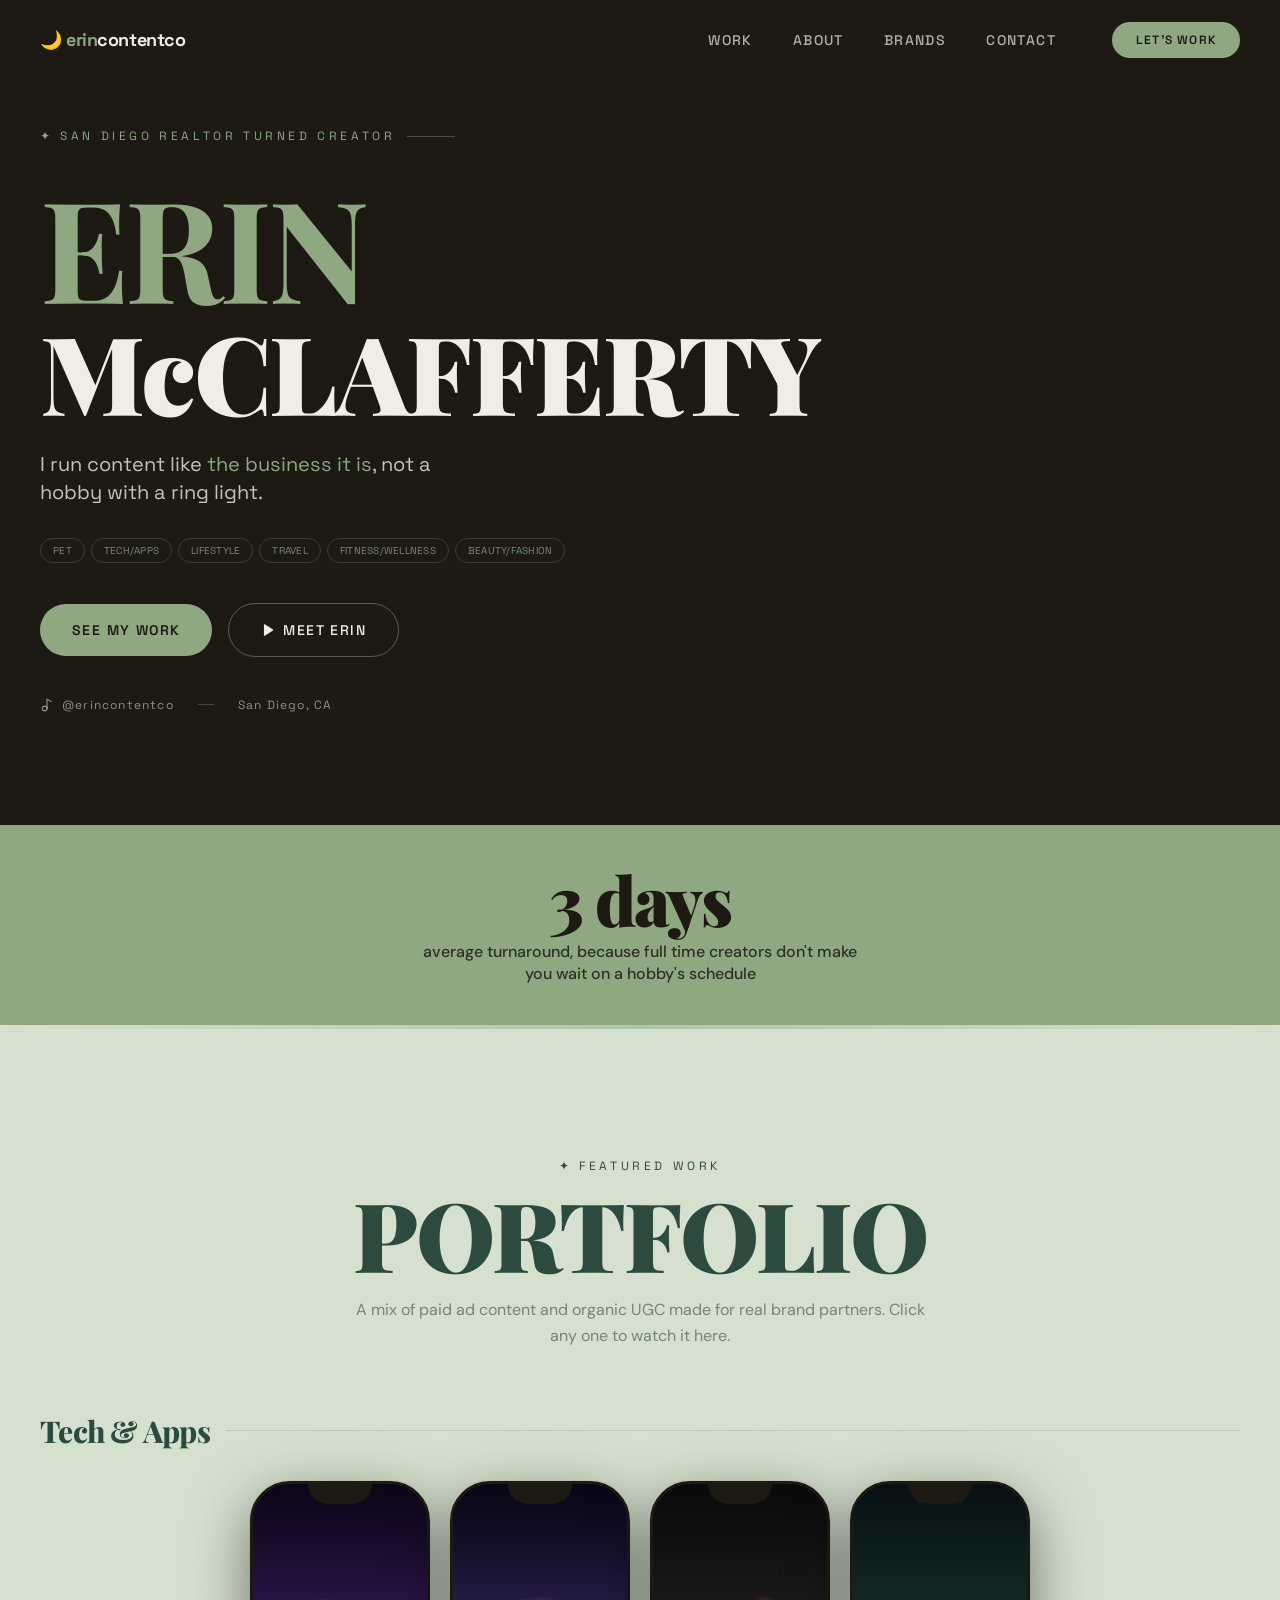
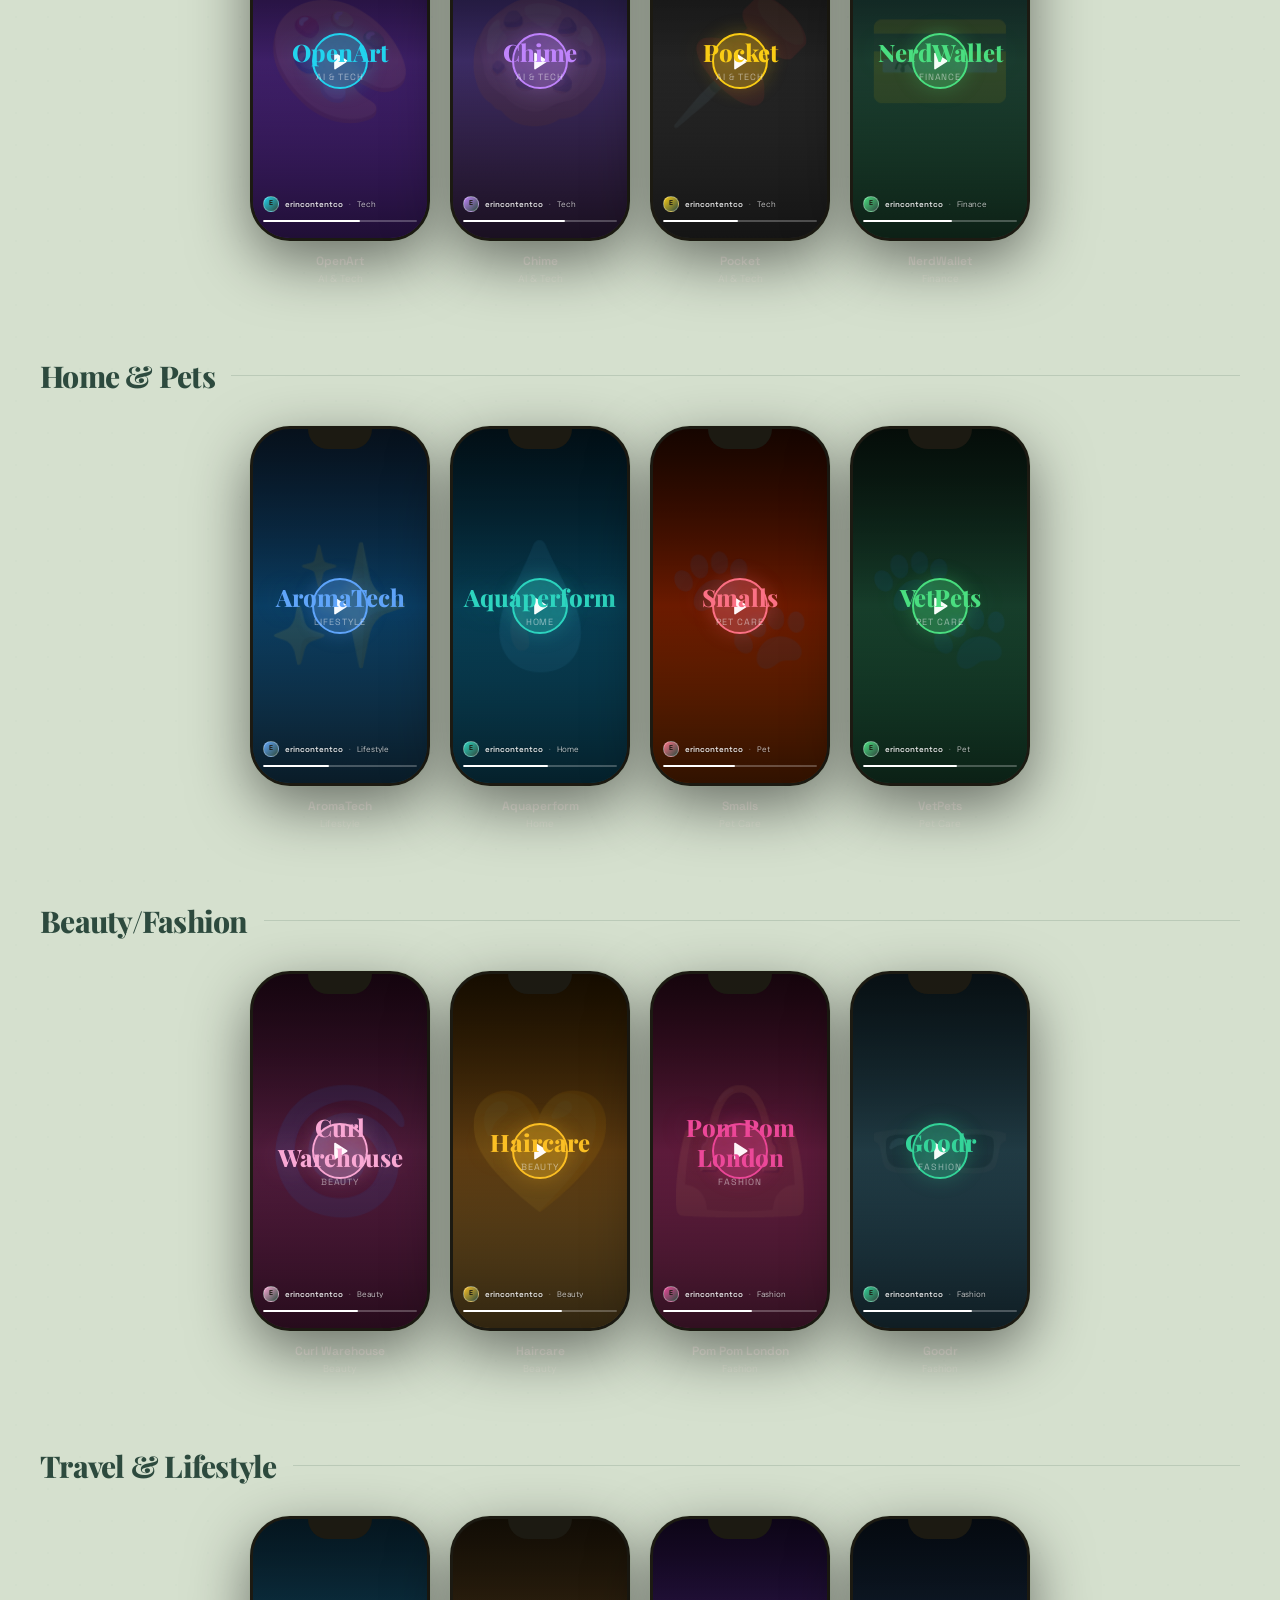
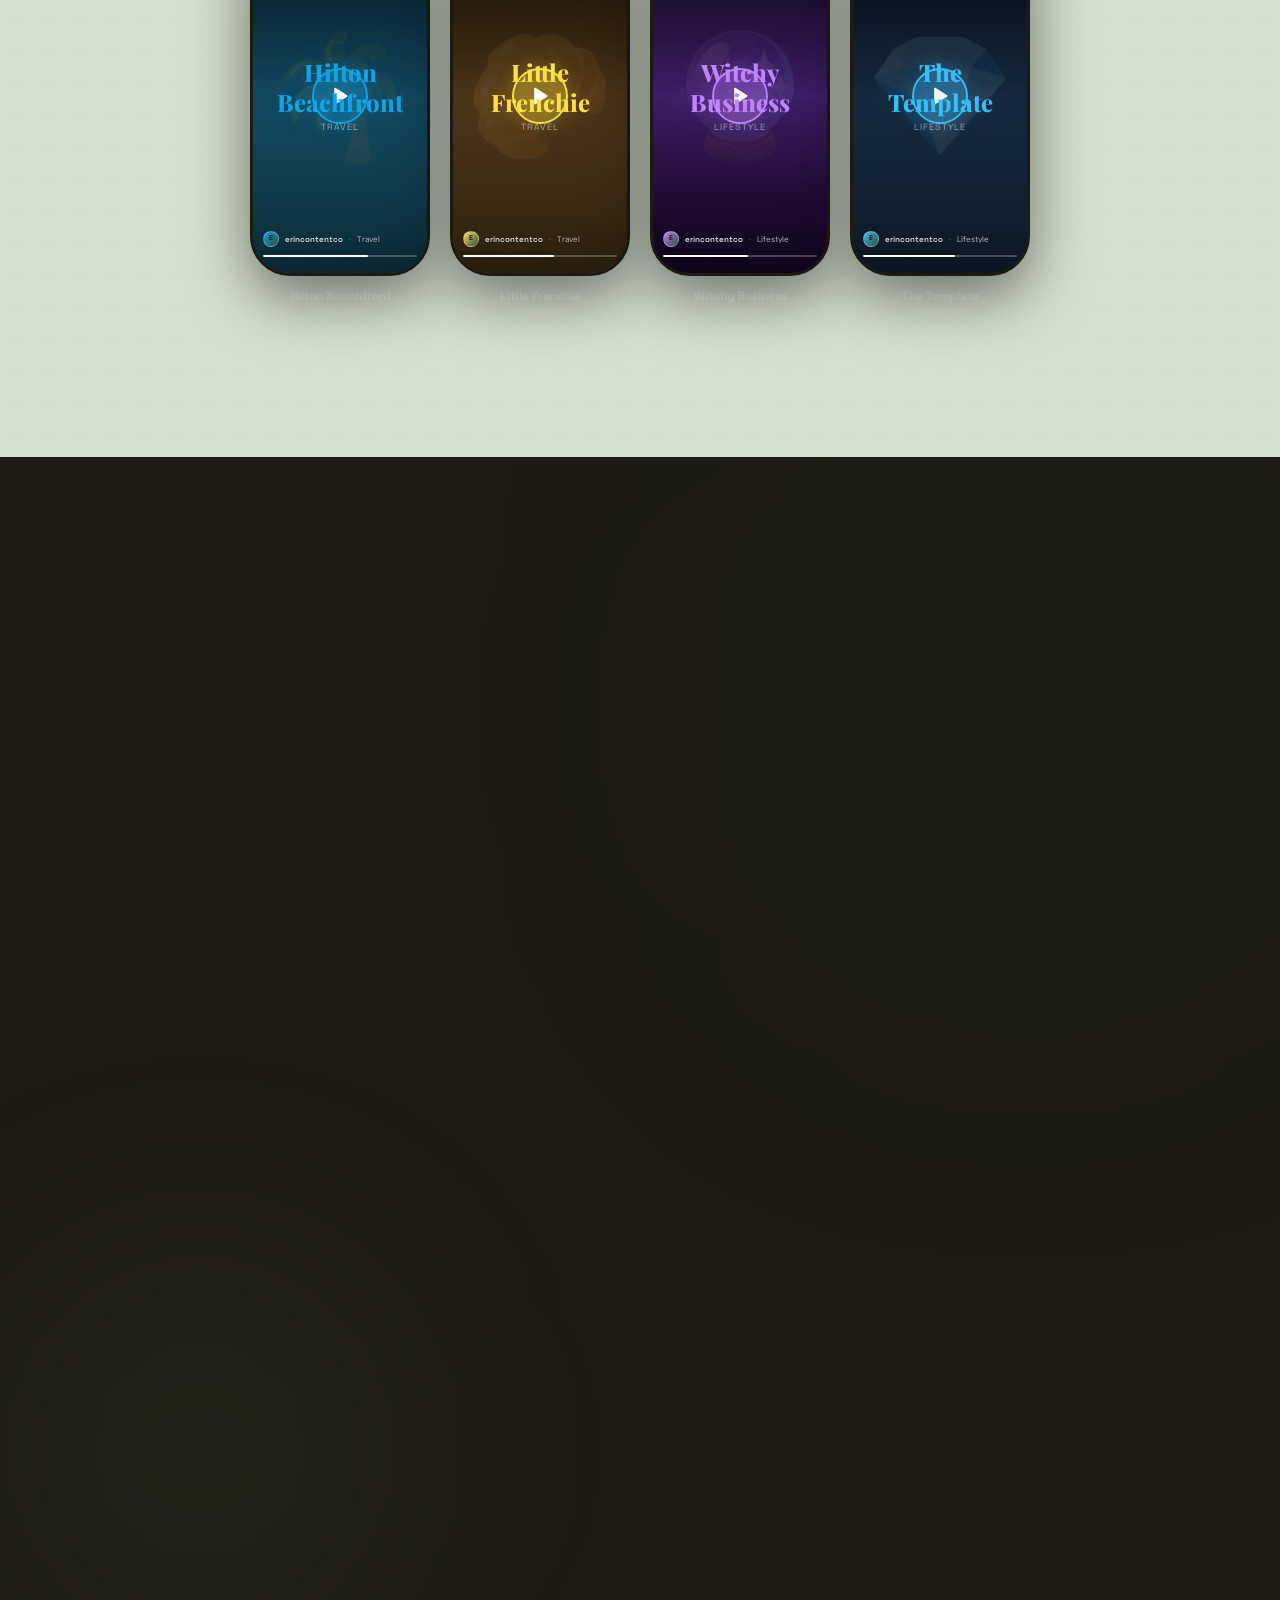
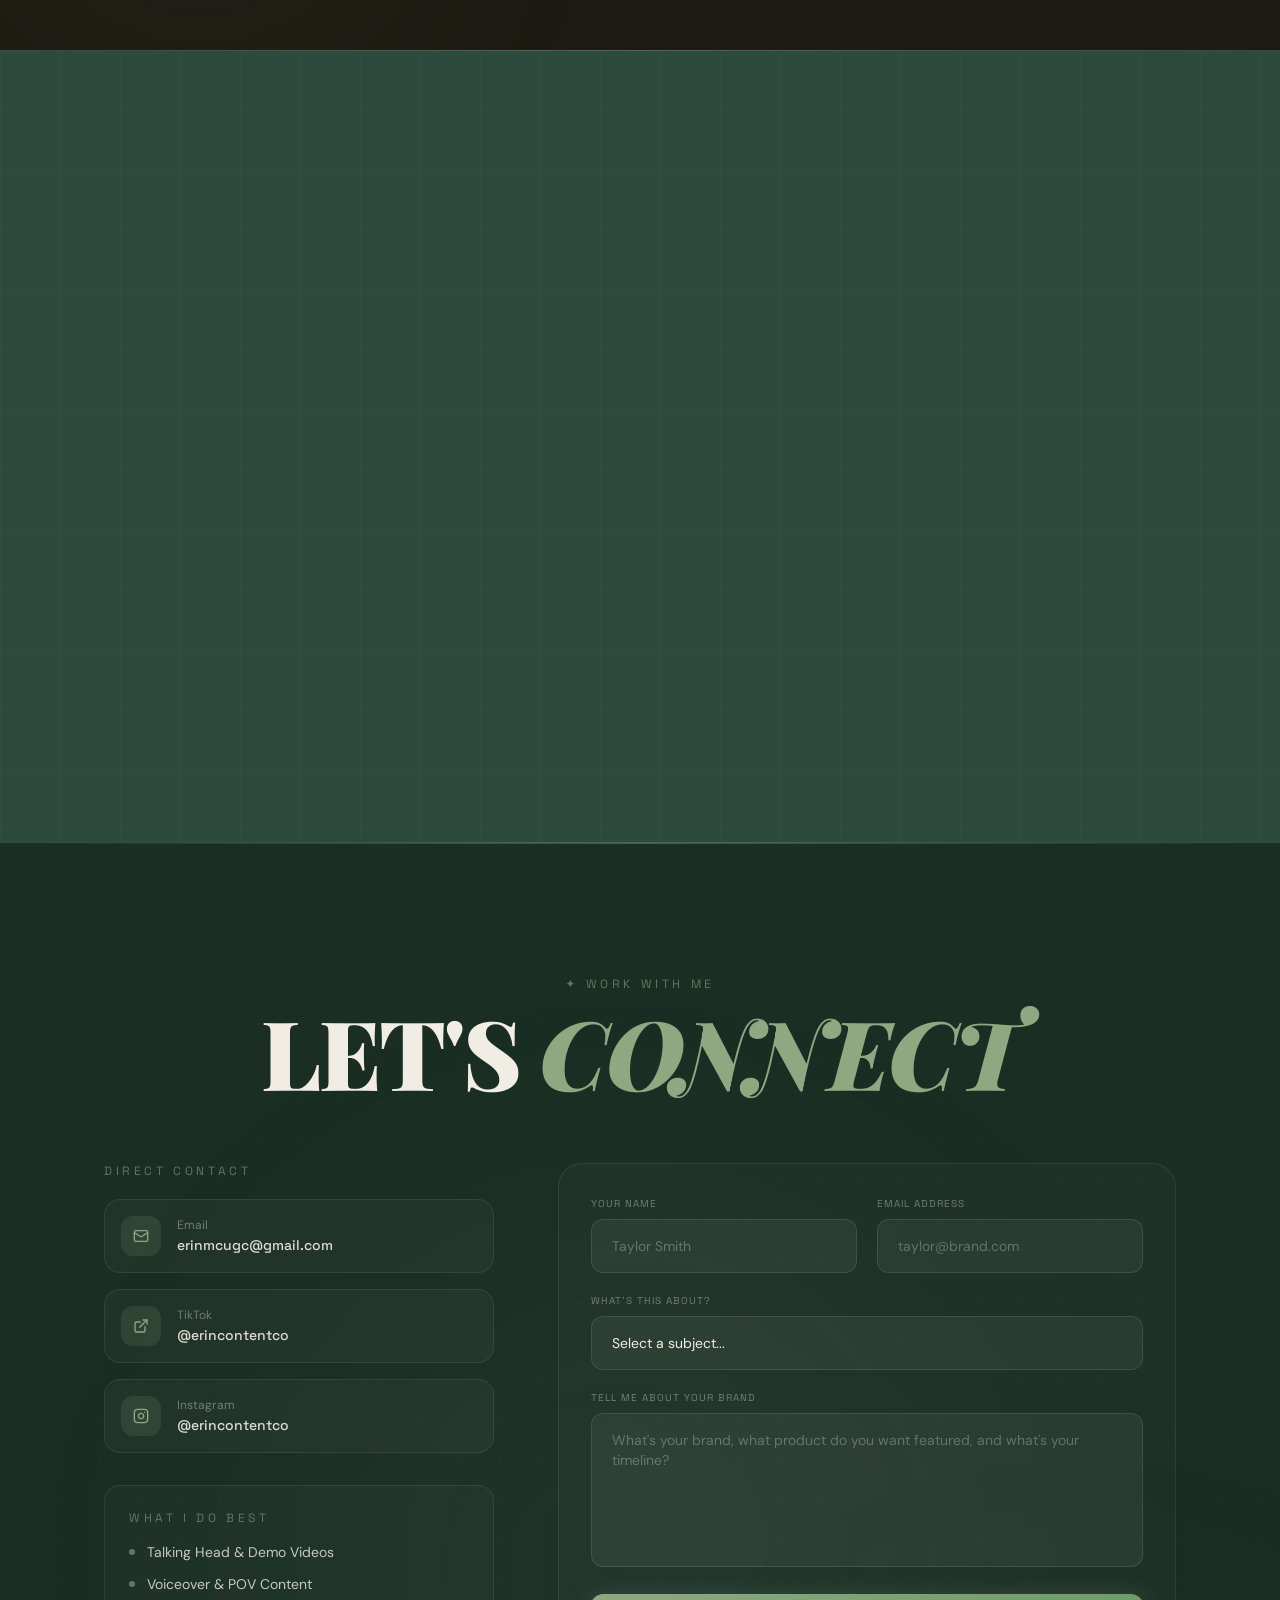
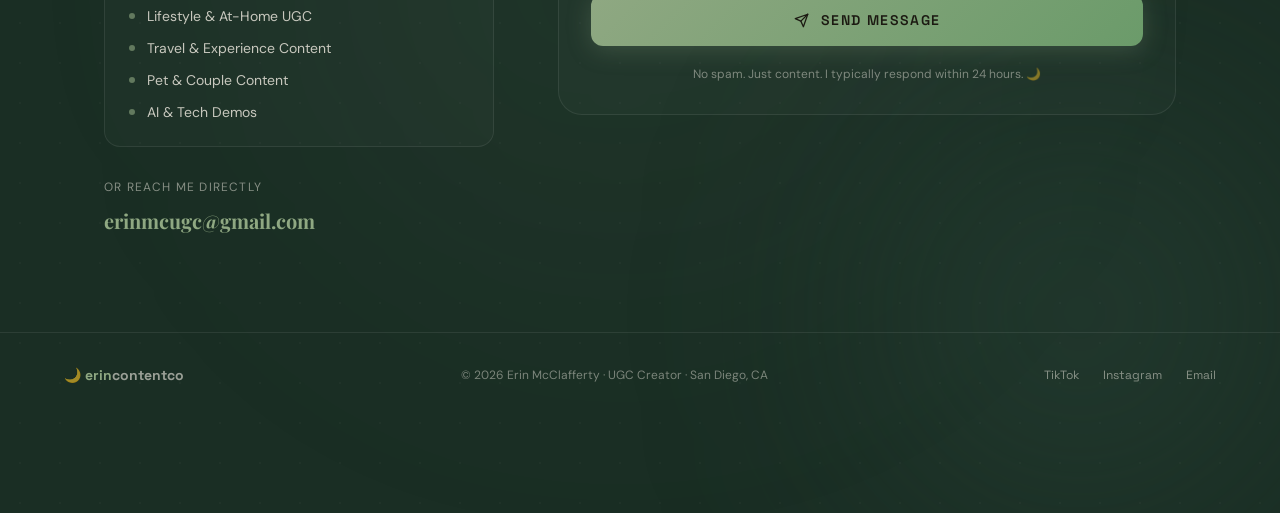
==== commit 2ff52223: "Deploy: new UGC videos, looping banner hero, intro moved to About" ====
--- a/index.html
+++ b/index.html
@@ -9,7 +9,7 @@
     <link rel="preconnect" href="https://fonts.googleapis.com" />
     <link rel="preconnect" href="https://fonts.gstatic.com" crossorigin />
     <link href="https://fonts.googleapis.com/css2?family=Playfair+Display:ital,wght@0,400;0,600;0,700;0,800;0,900;1,400;1,700&family=DM+Sans:wght@300;400;500;600&family=Space+Grotesk:wght@400;500;600;700&display=swap" rel="stylesheet" />
-    <script type="module" crossorigin src="/assets/index-BRPbZ-Nu.js"></script>
+    <script type="module" crossorigin src="/assets/index-CqHZw1pC.js"></script>
     <link rel="stylesheet" crossorigin href="/assets/index-CV1OtbOy.css">
   </head>
   <body>
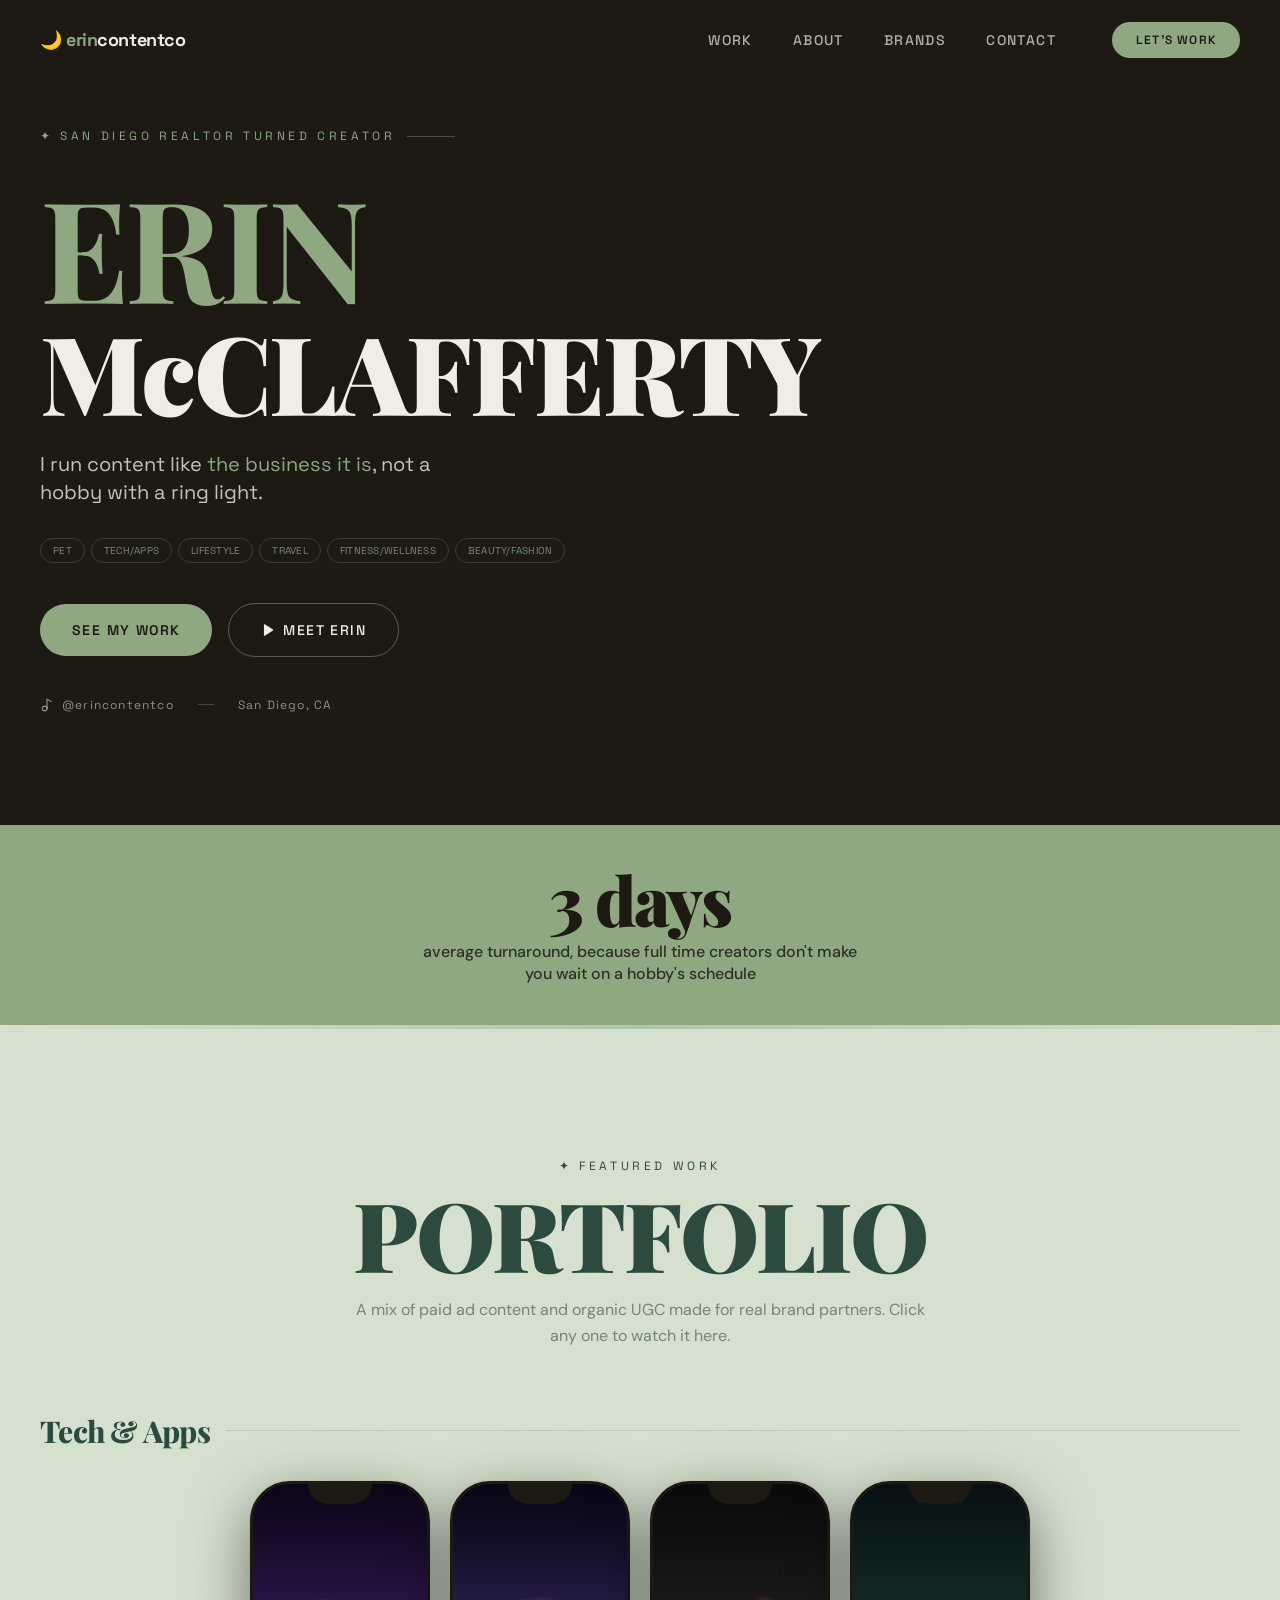
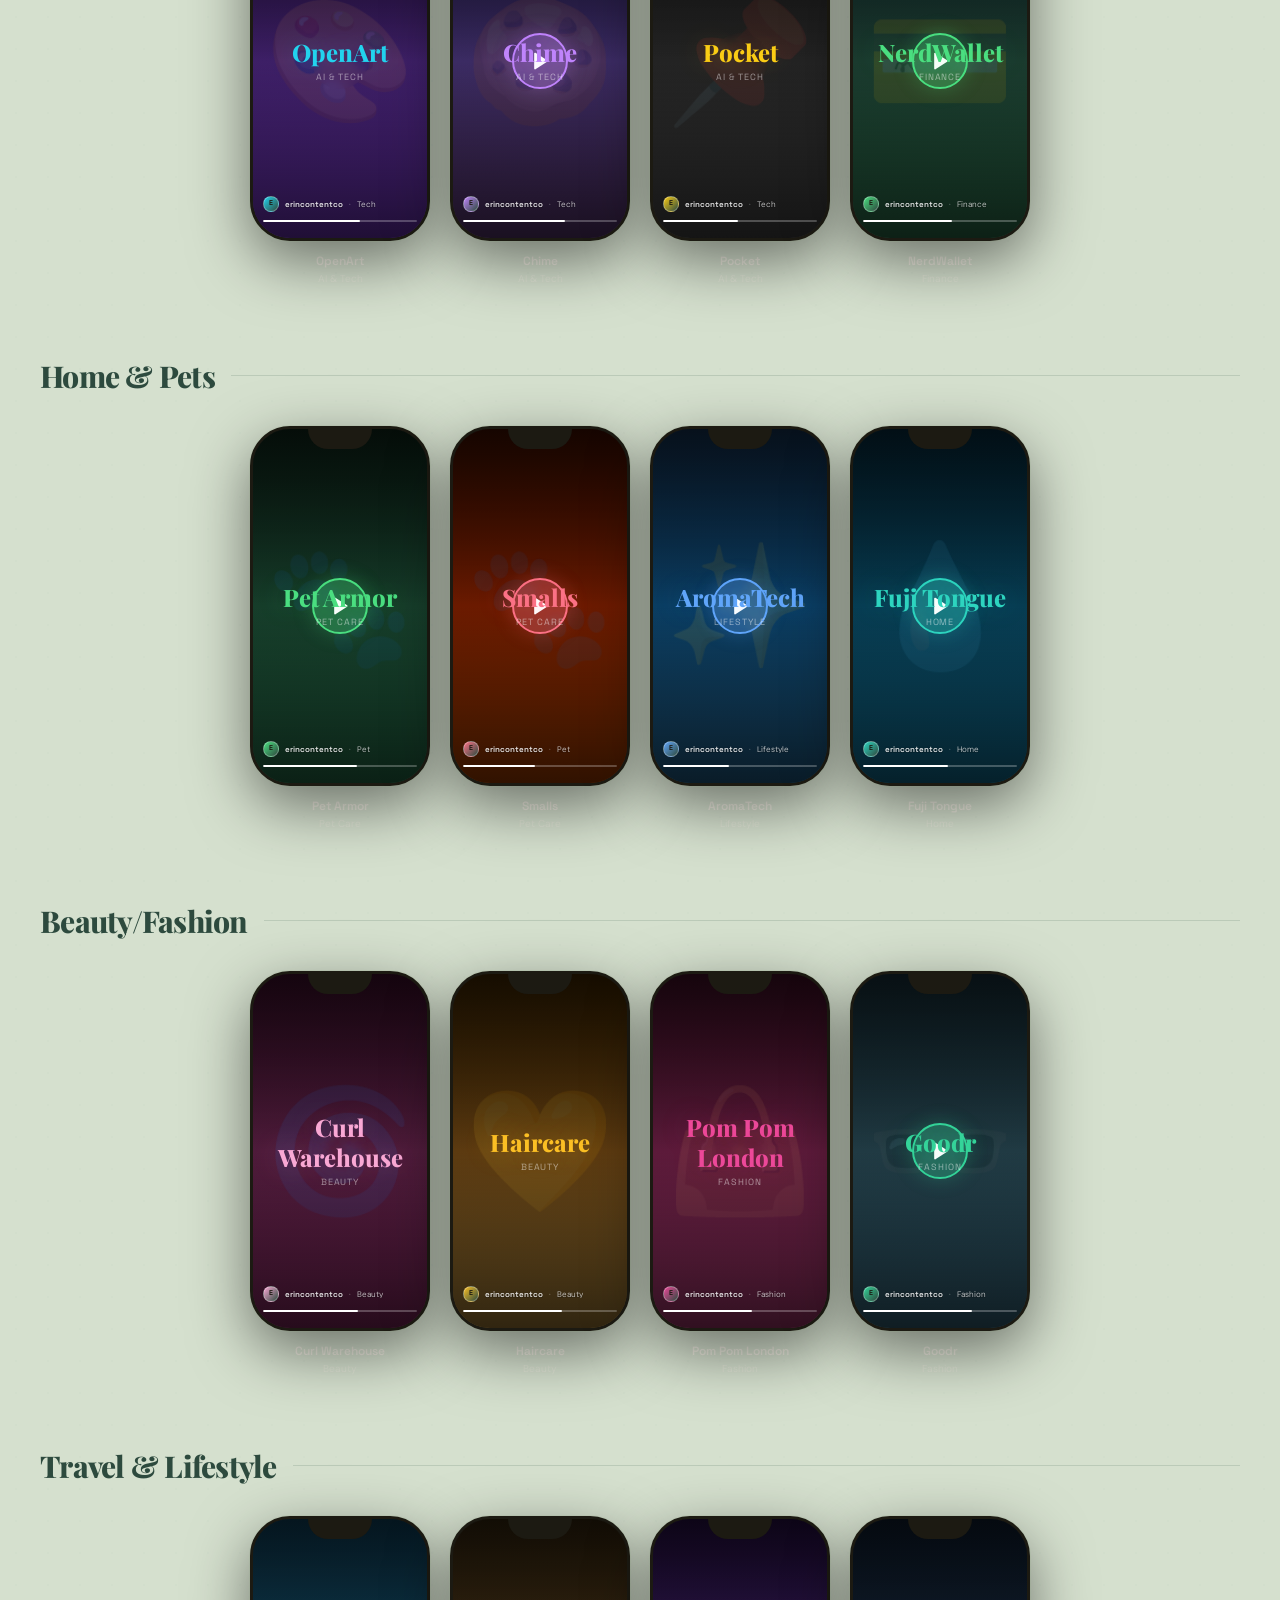
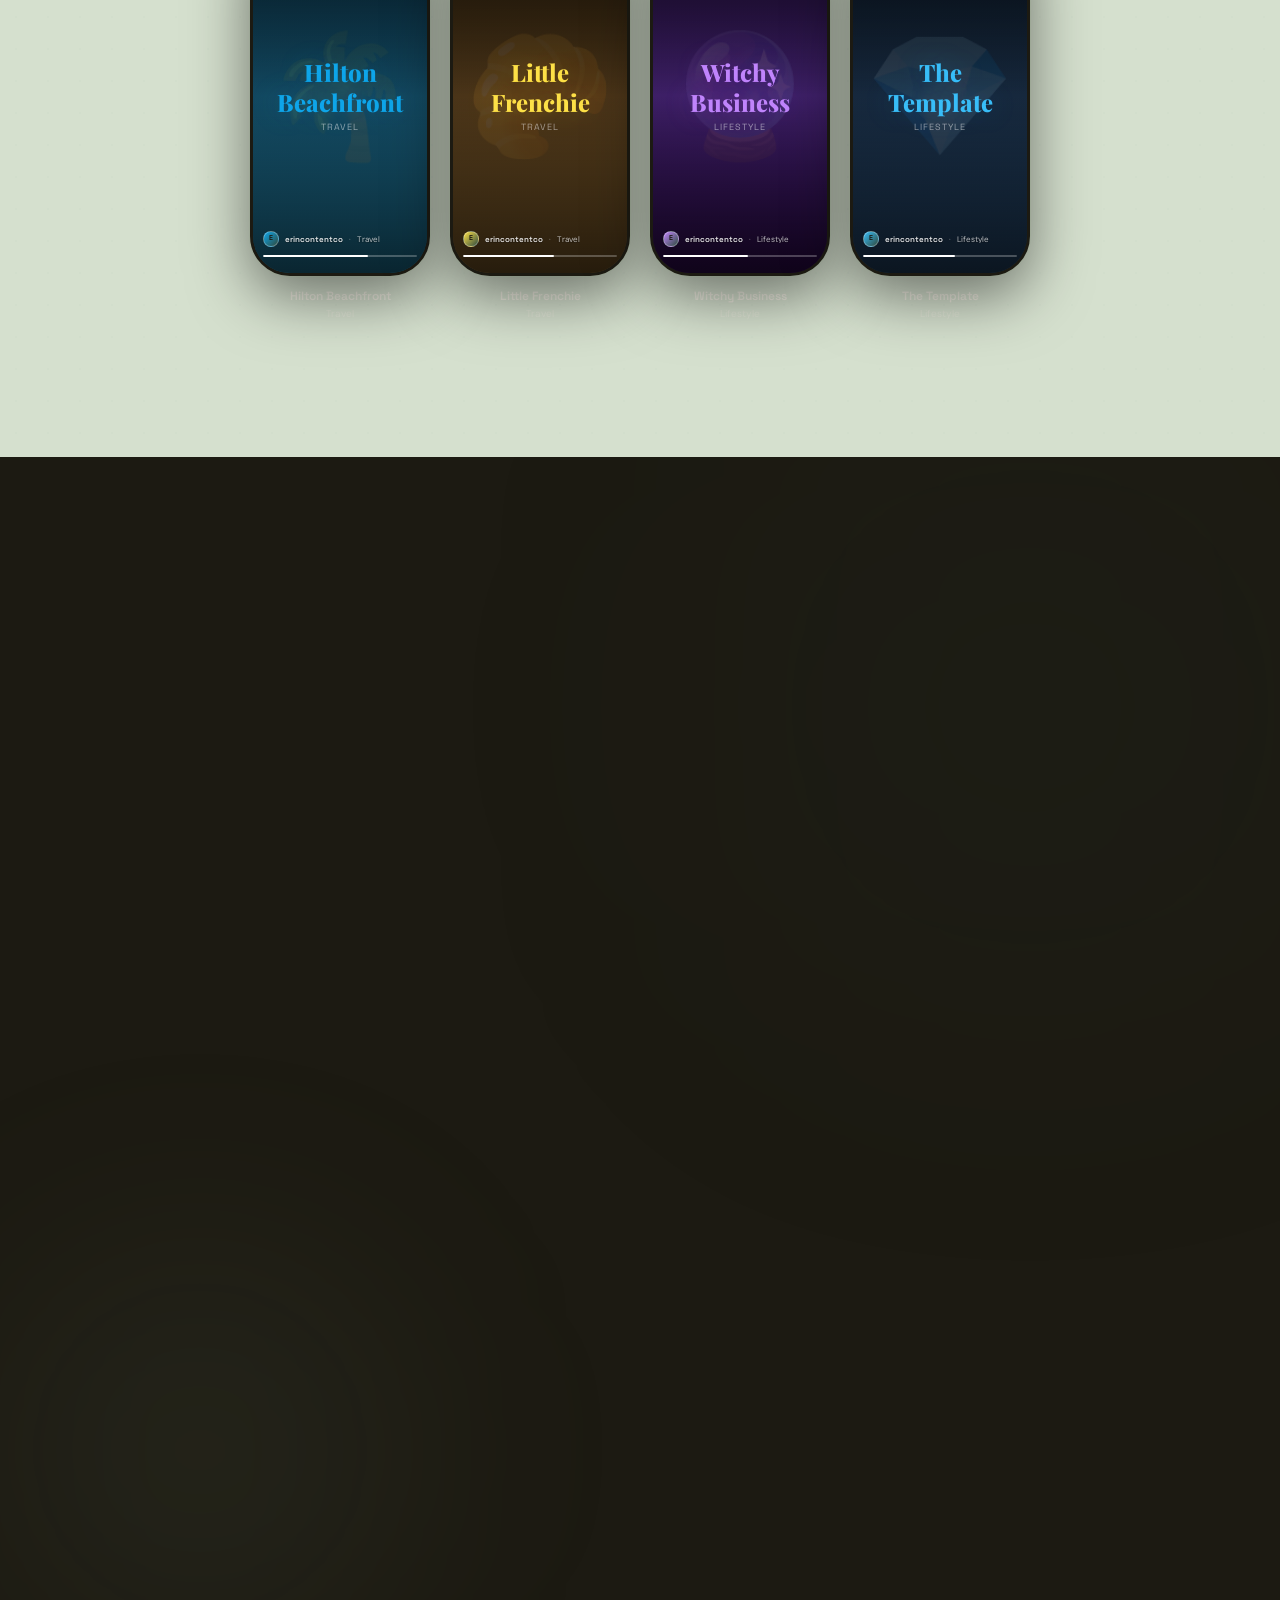
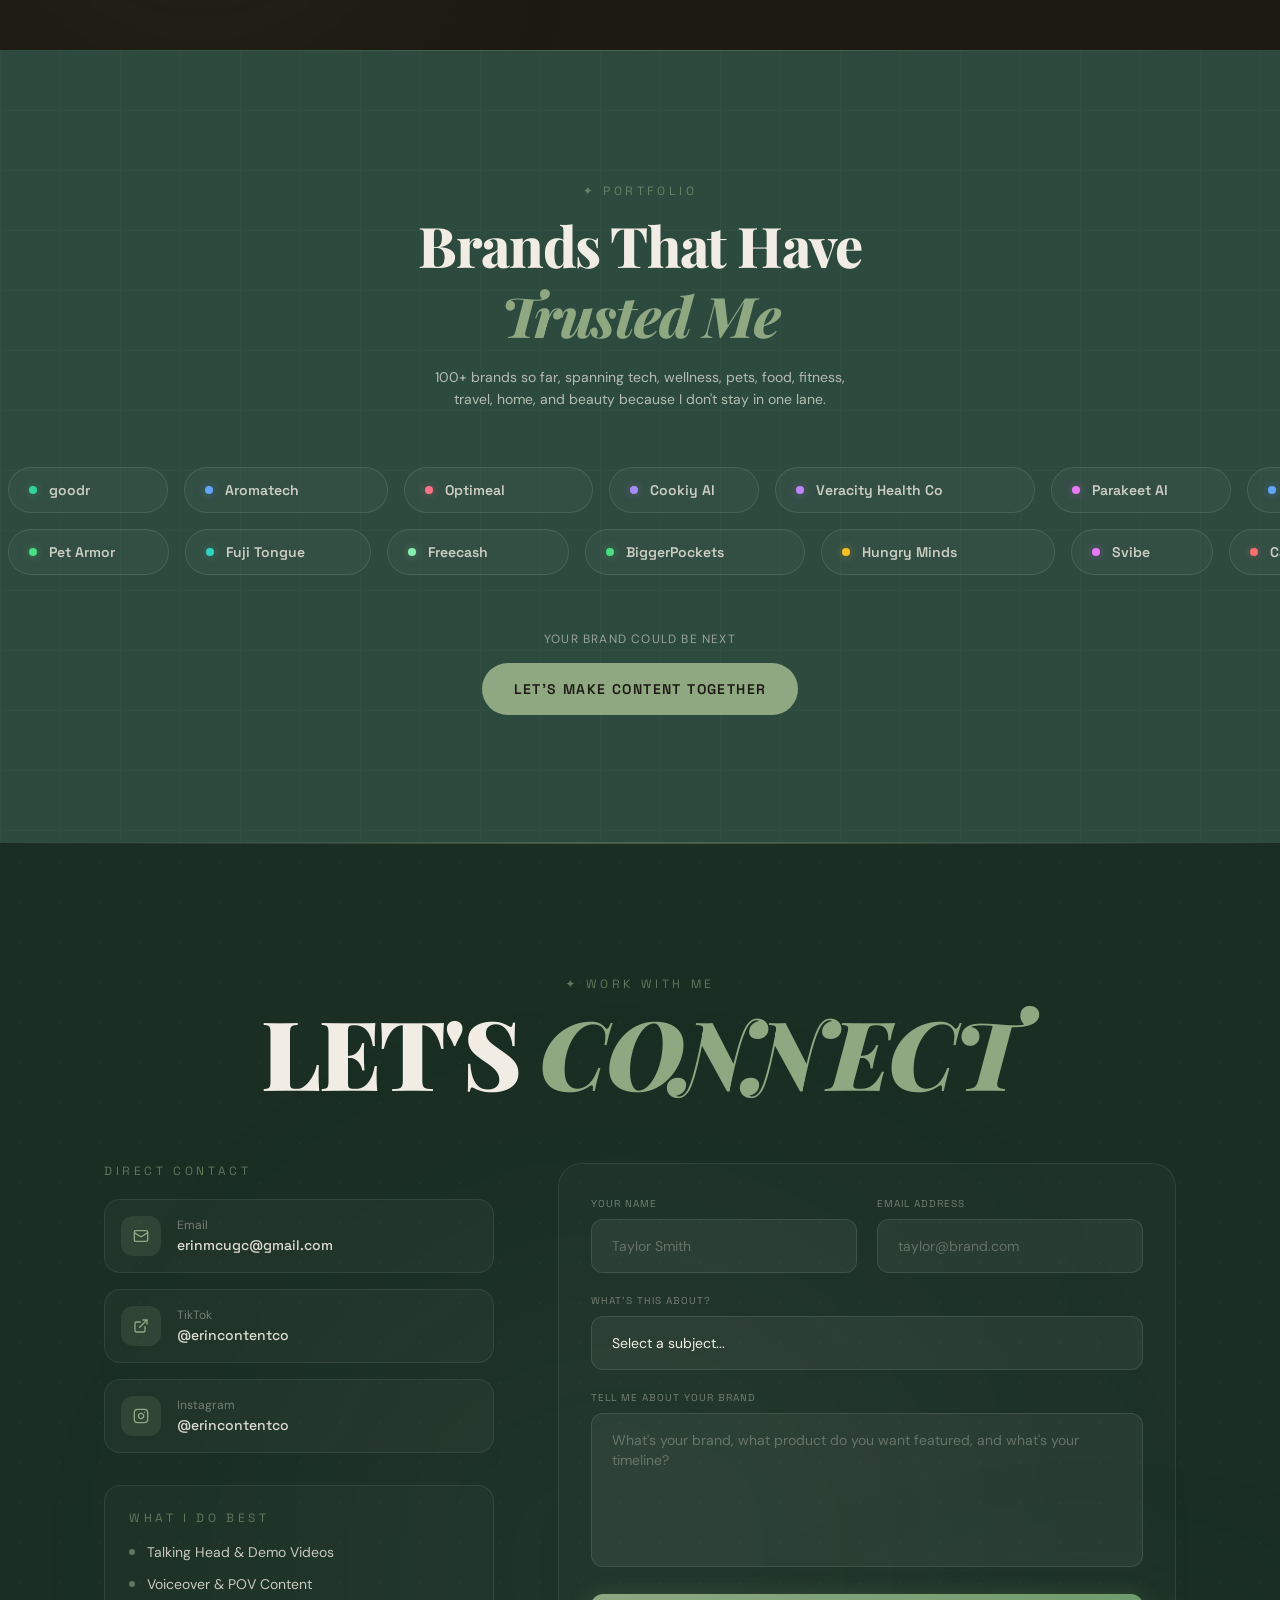
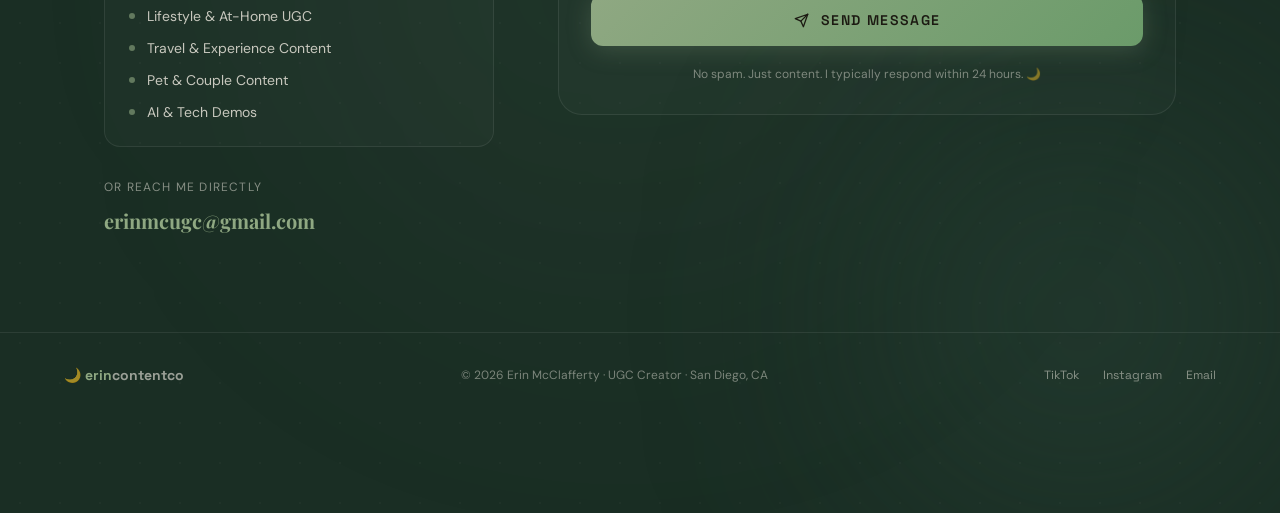
==== commit 6f034426: "Deploy: new UGC videos, looping banner hero, intro moved to About" ====
--- a/index.html
+++ b/index.html
@@ -9,7 +9,7 @@
     <link rel="preconnect" href="https://fonts.googleapis.com" />
     <link rel="preconnect" href="https://fonts.gstatic.com" crossorigin />
     <link href="https://fonts.googleapis.com/css2?family=Playfair+Display:ital,wght@0,400;0,600;0,700;0,800;0,900;1,400;1,700&family=DM+Sans:wght@300;400;500;600&family=Space+Grotesk:wght@400;500;600;700&display=swap" rel="stylesheet" />
-    <script type="module" crossorigin src="/assets/index-CqHZw1pC.js"></script>
+    <script type="module" crossorigin src="/assets/index-CSeh0OwS.js"></script>
     <link rel="stylesheet" crossorigin href="/assets/index-CV1OtbOy.css">
   </head>
   <body>
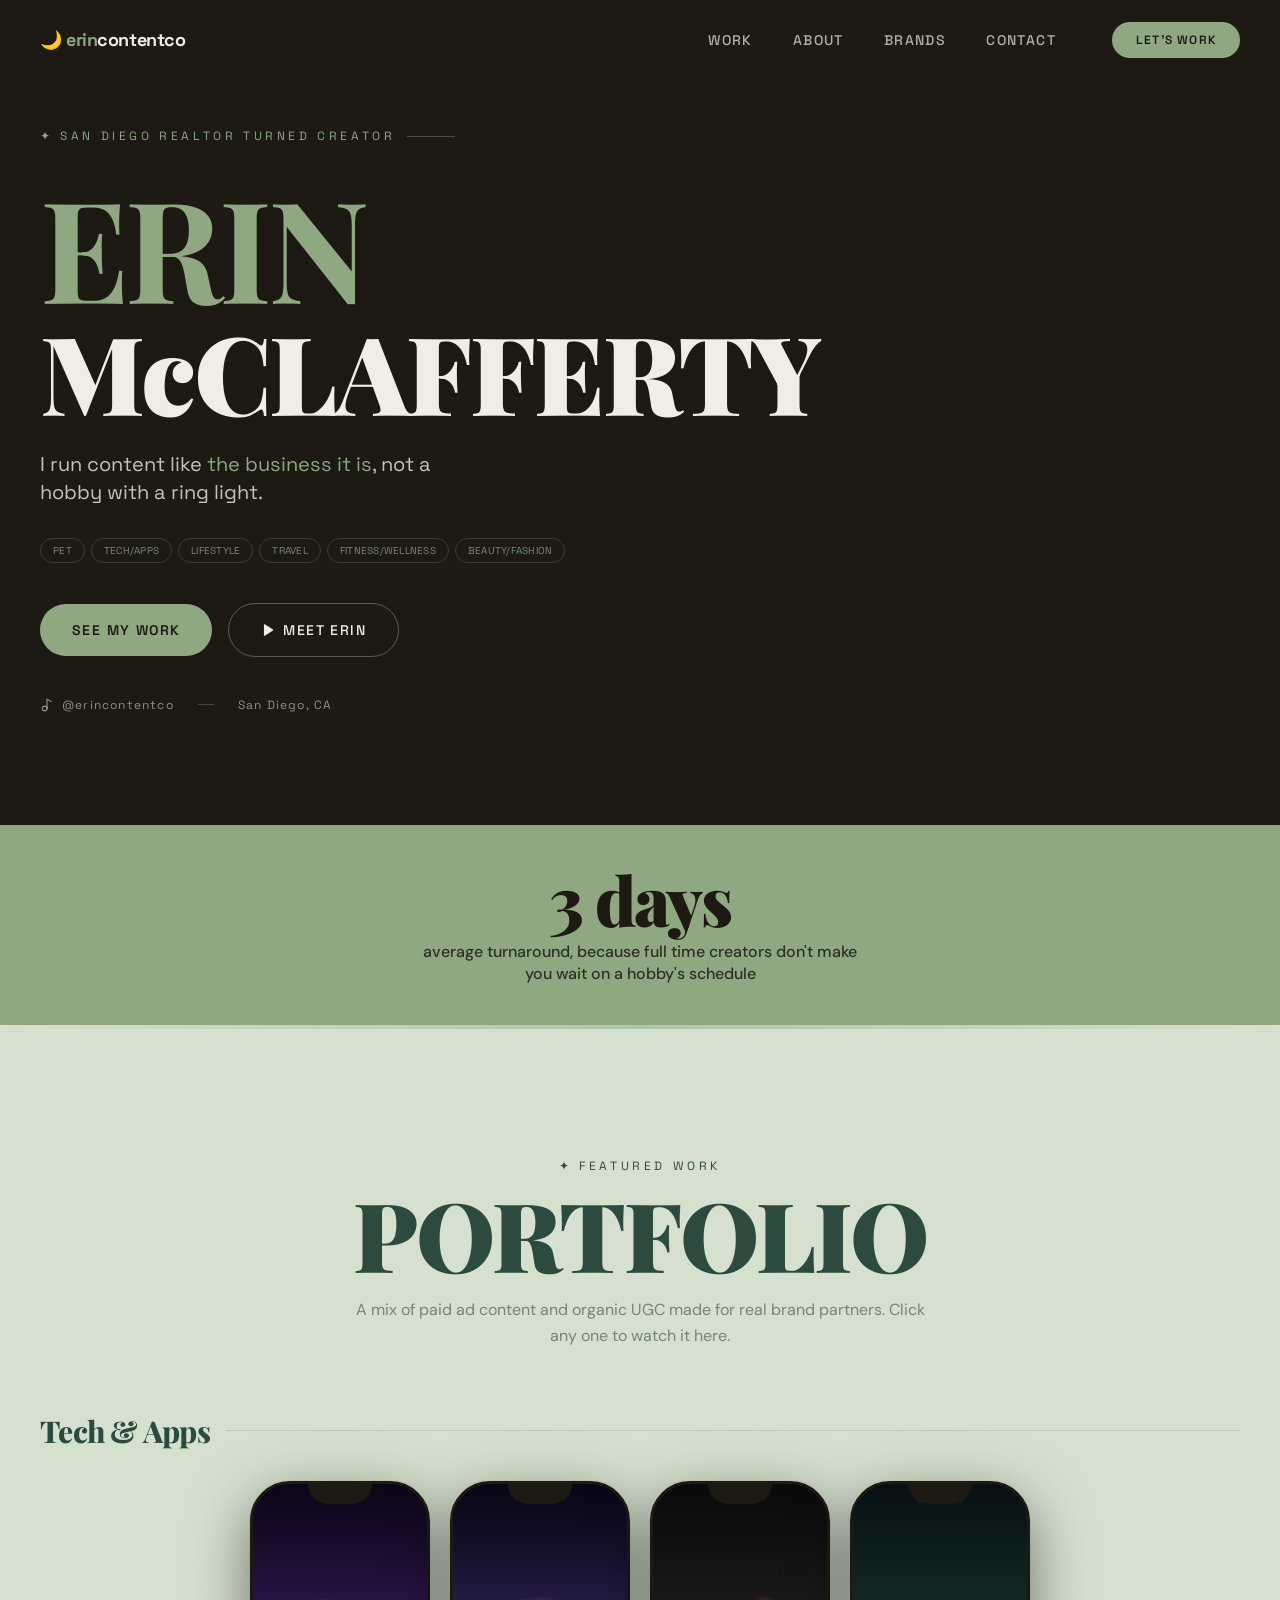
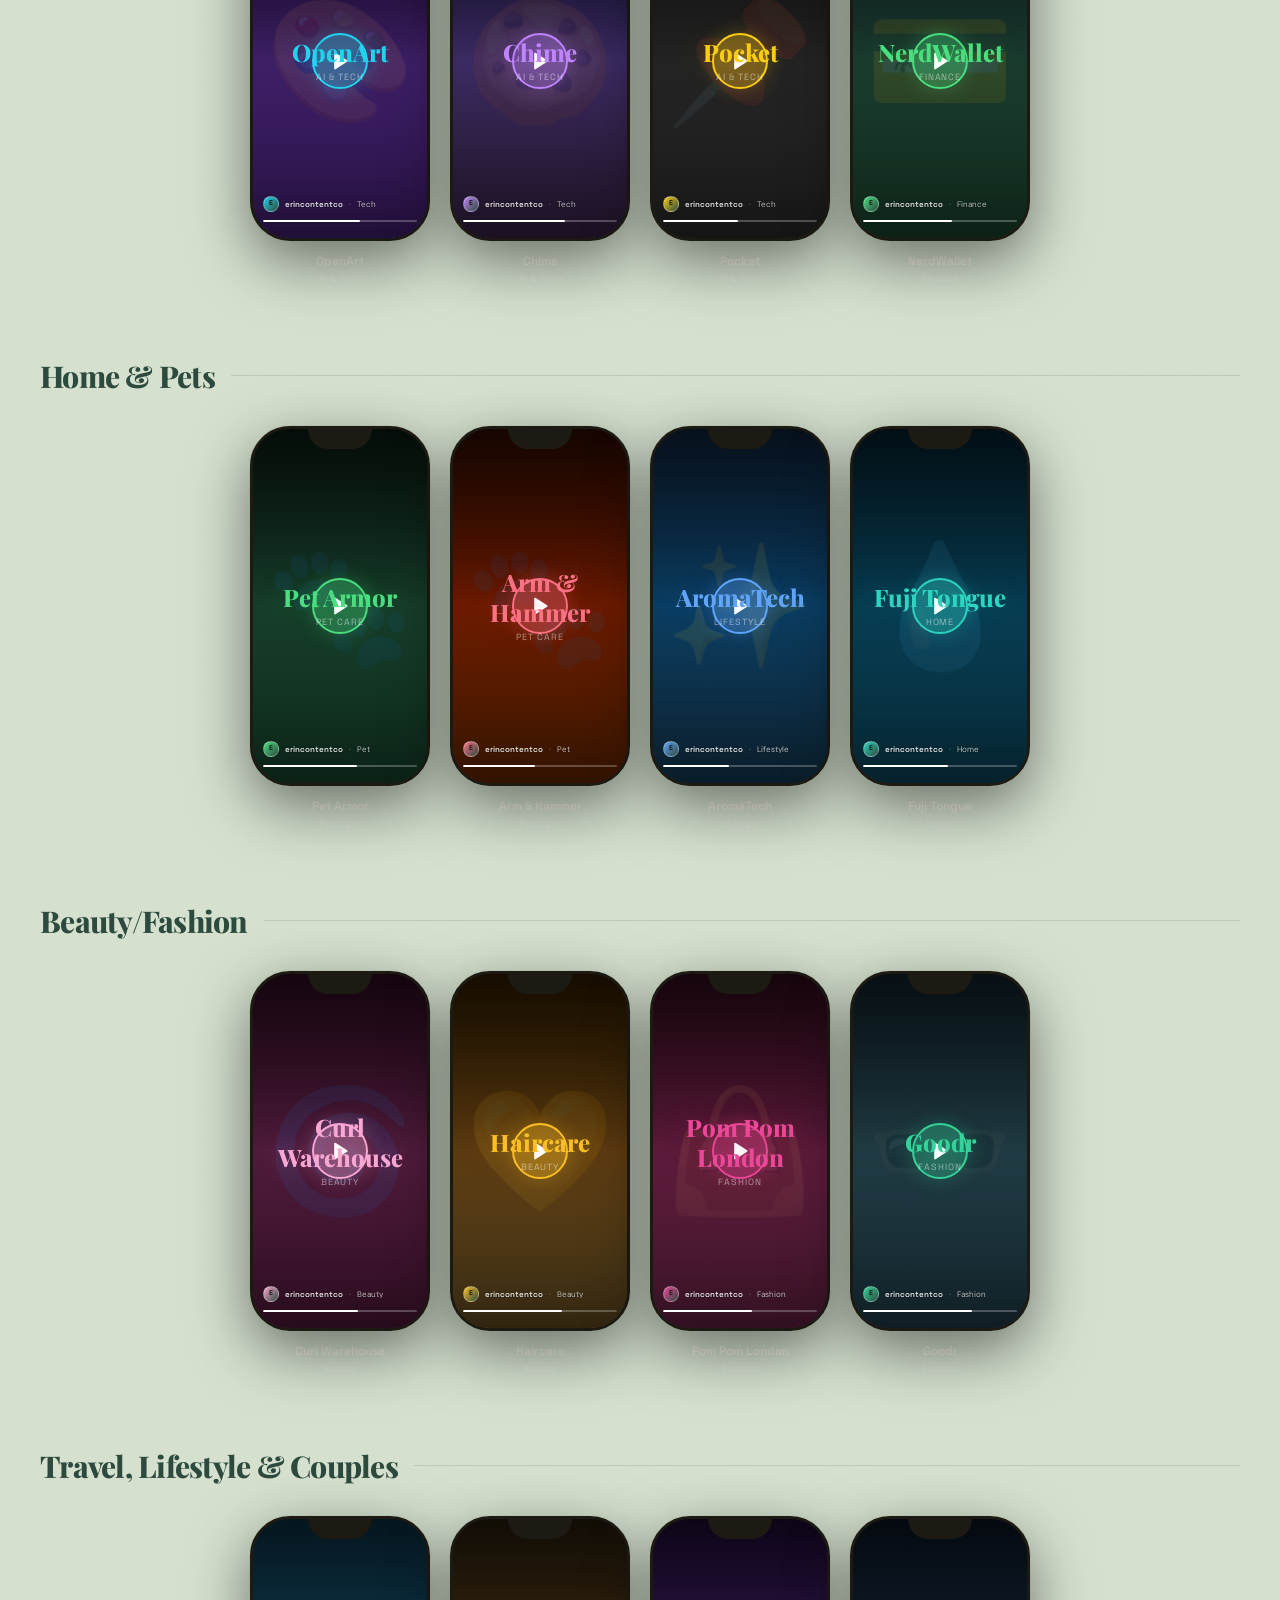
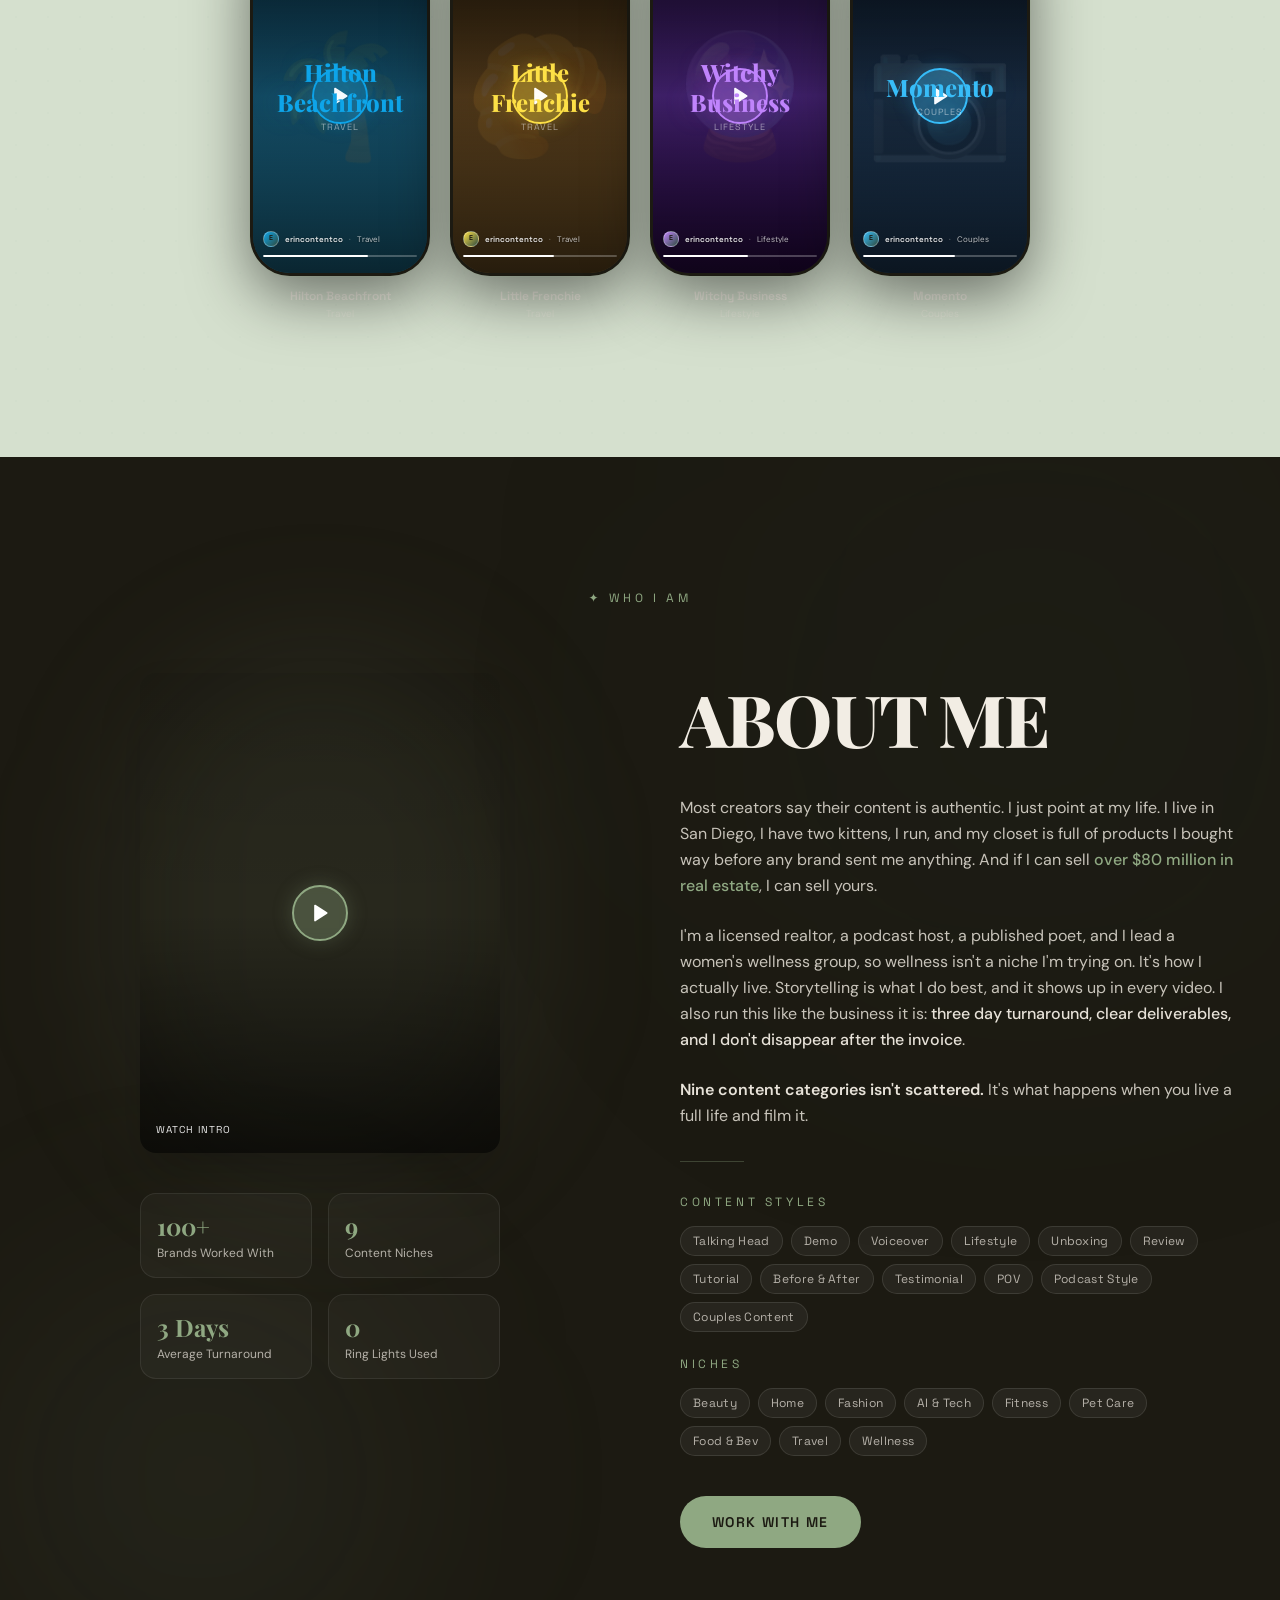
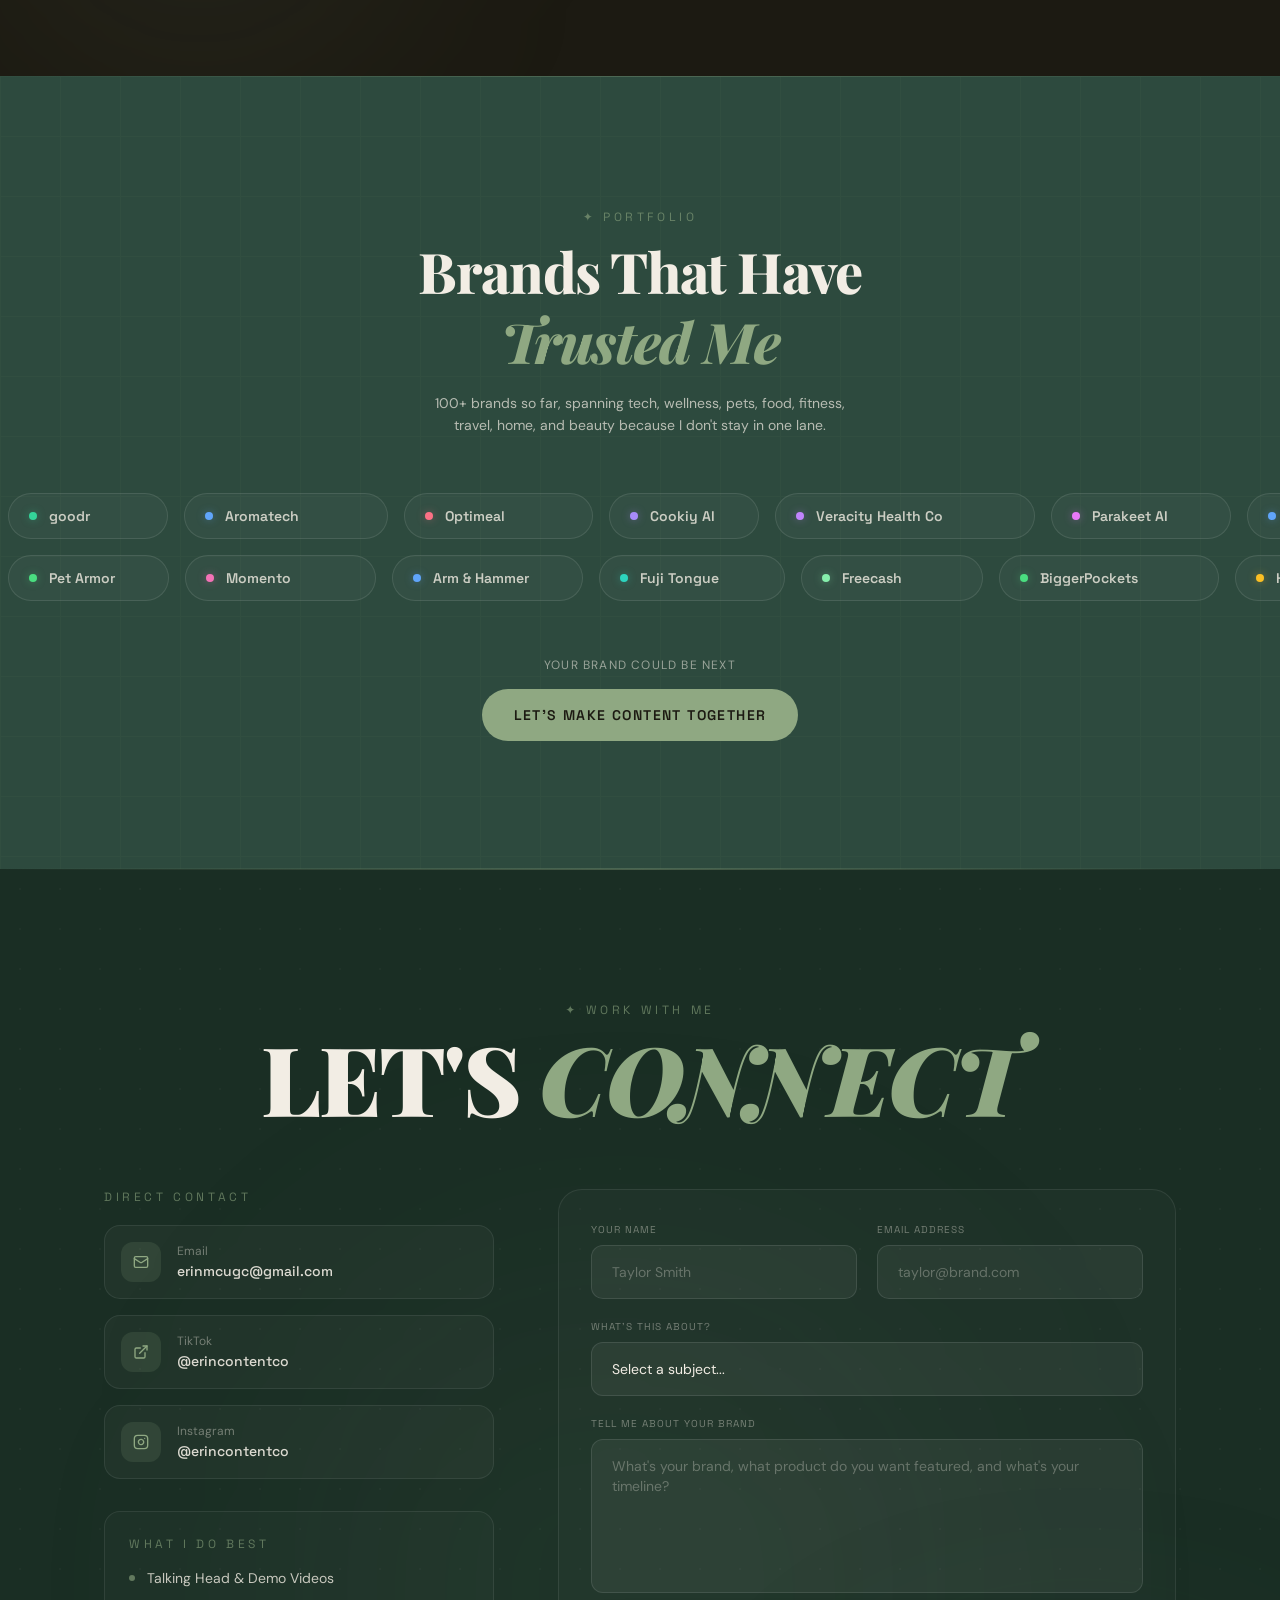
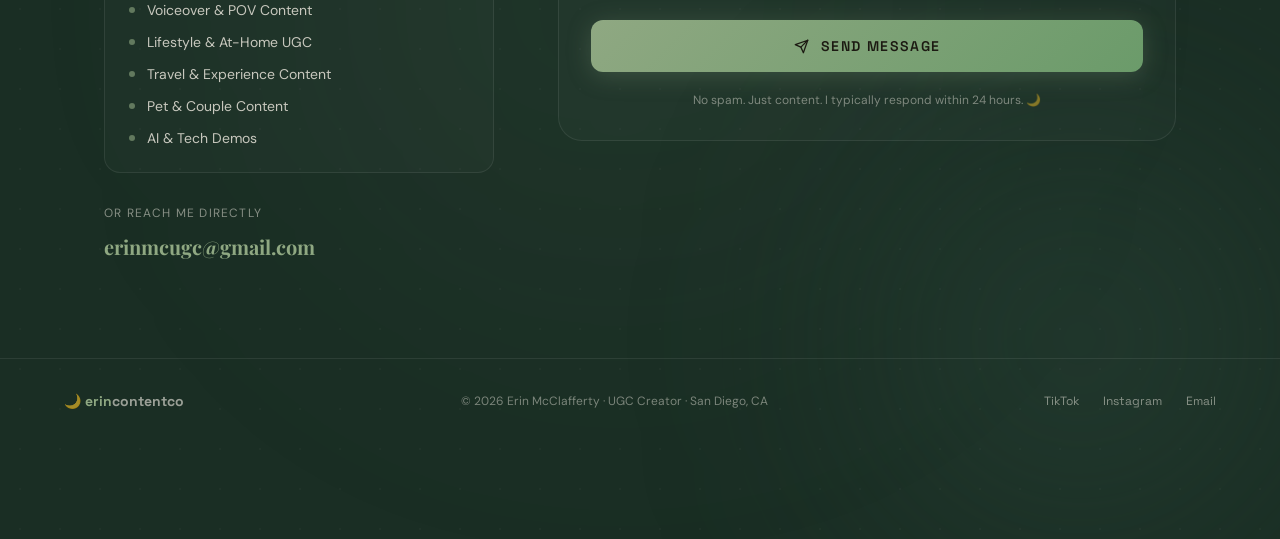
==== commit 970c6fe4: "Deploy: new UGC videos, looping banner hero, intro moved to About" ====
--- a/index.html
+++ b/index.html
@@ -9,7 +9,7 @@
     <link rel="preconnect" href="https://fonts.googleapis.com" />
     <link rel="preconnect" href="https://fonts.gstatic.com" crossorigin />
     <link href="https://fonts.googleapis.com/css2?family=Playfair+Display:ital,wght@0,400;0,600;0,700;0,800;0,900;1,400;1,700&family=DM+Sans:wght@300;400;500;600&family=Space+Grotesk:wght@400;500;600;700&display=swap" rel="stylesheet" />
-    <script type="module" crossorigin src="/assets/index-CSeh0OwS.js"></script>
+    <script type="module" crossorigin src="/assets/index-CaOR0zai.js"></script>
     <link rel="stylesheet" crossorigin href="/assets/index-CV1OtbOy.css">
   </head>
   <body>
